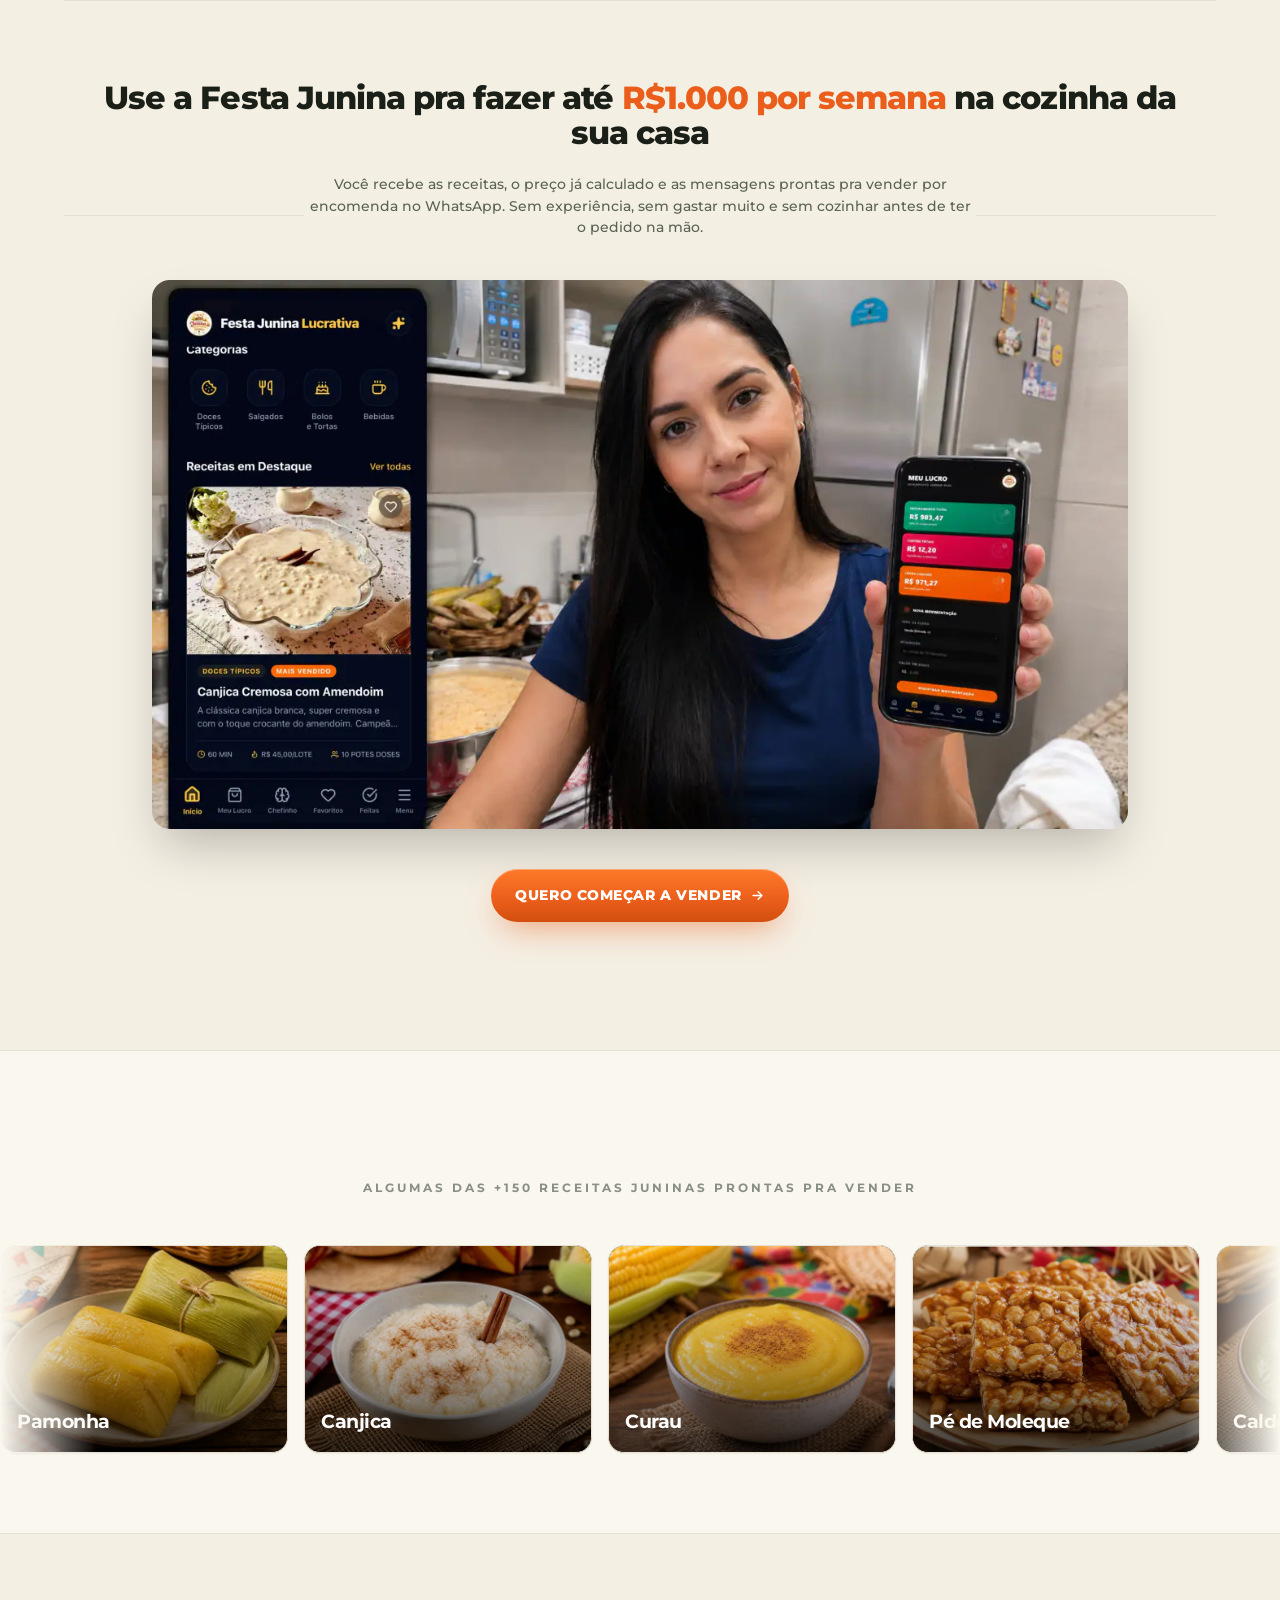
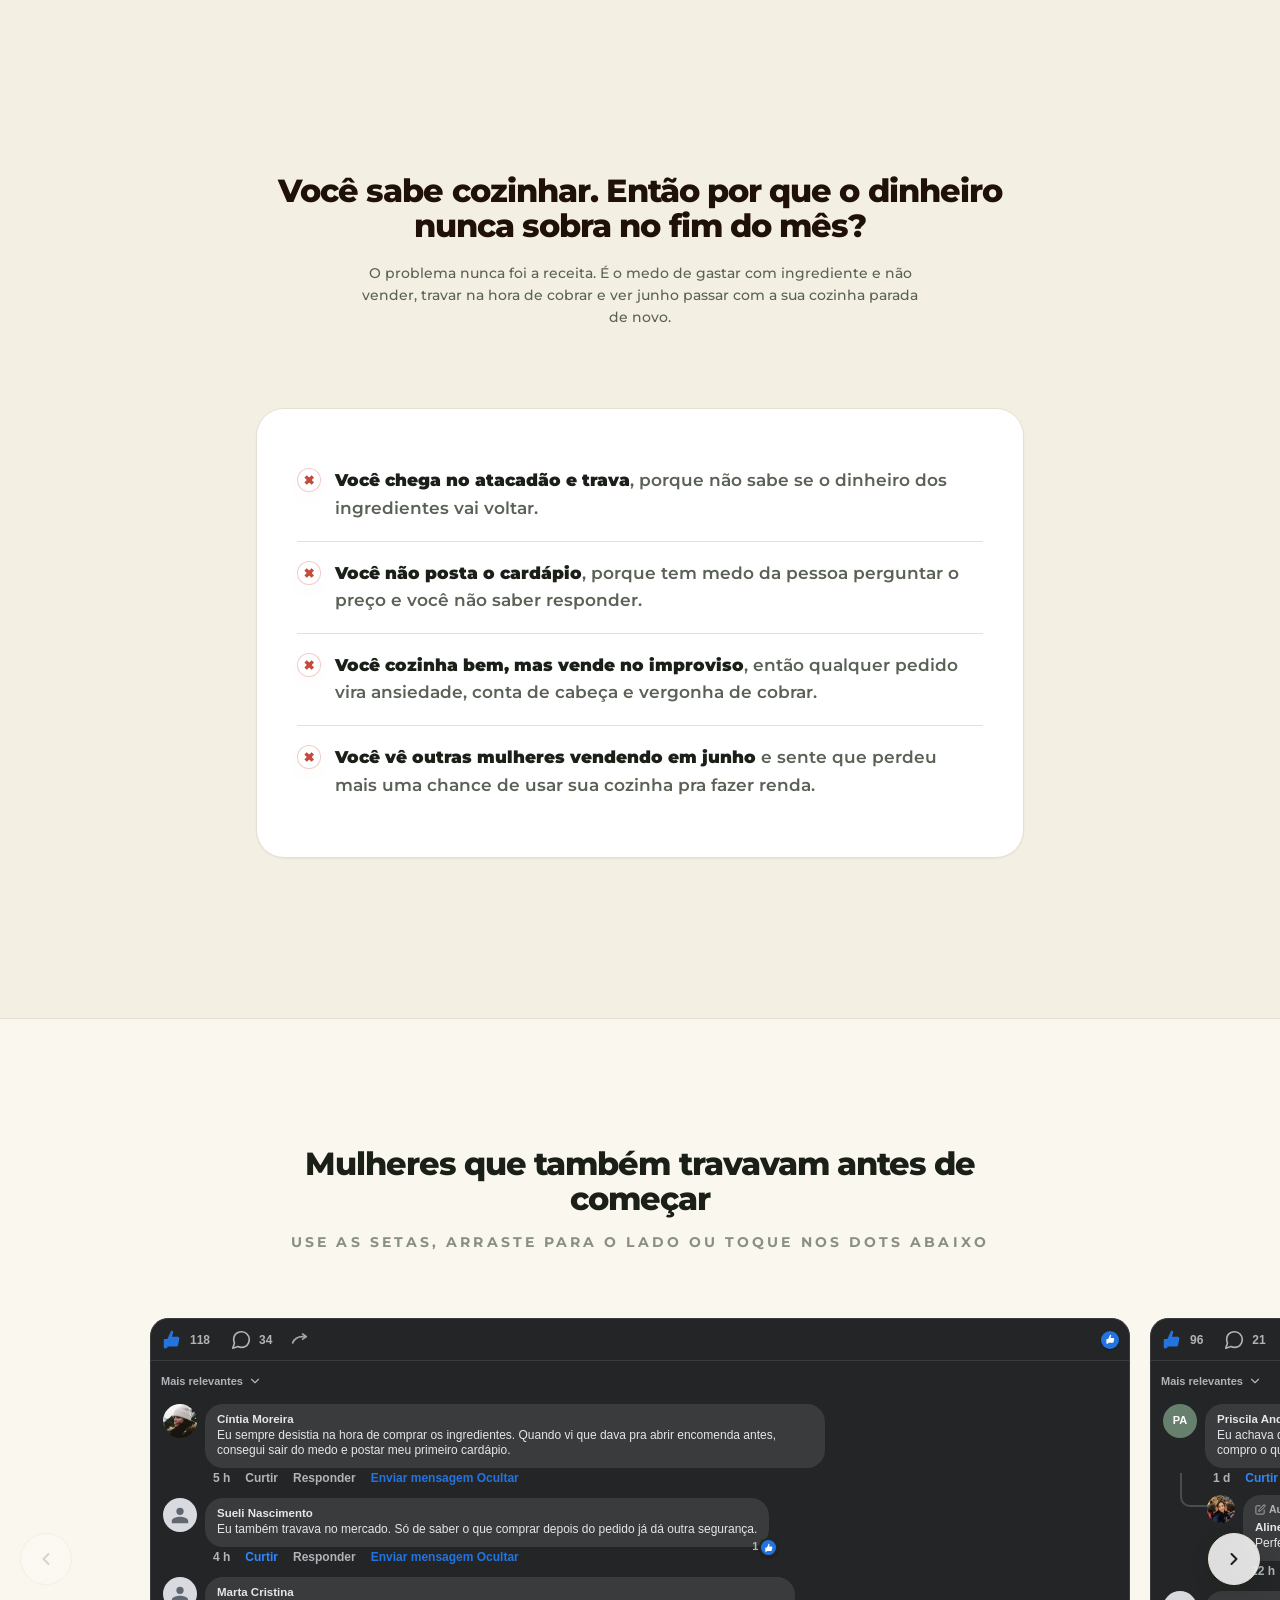
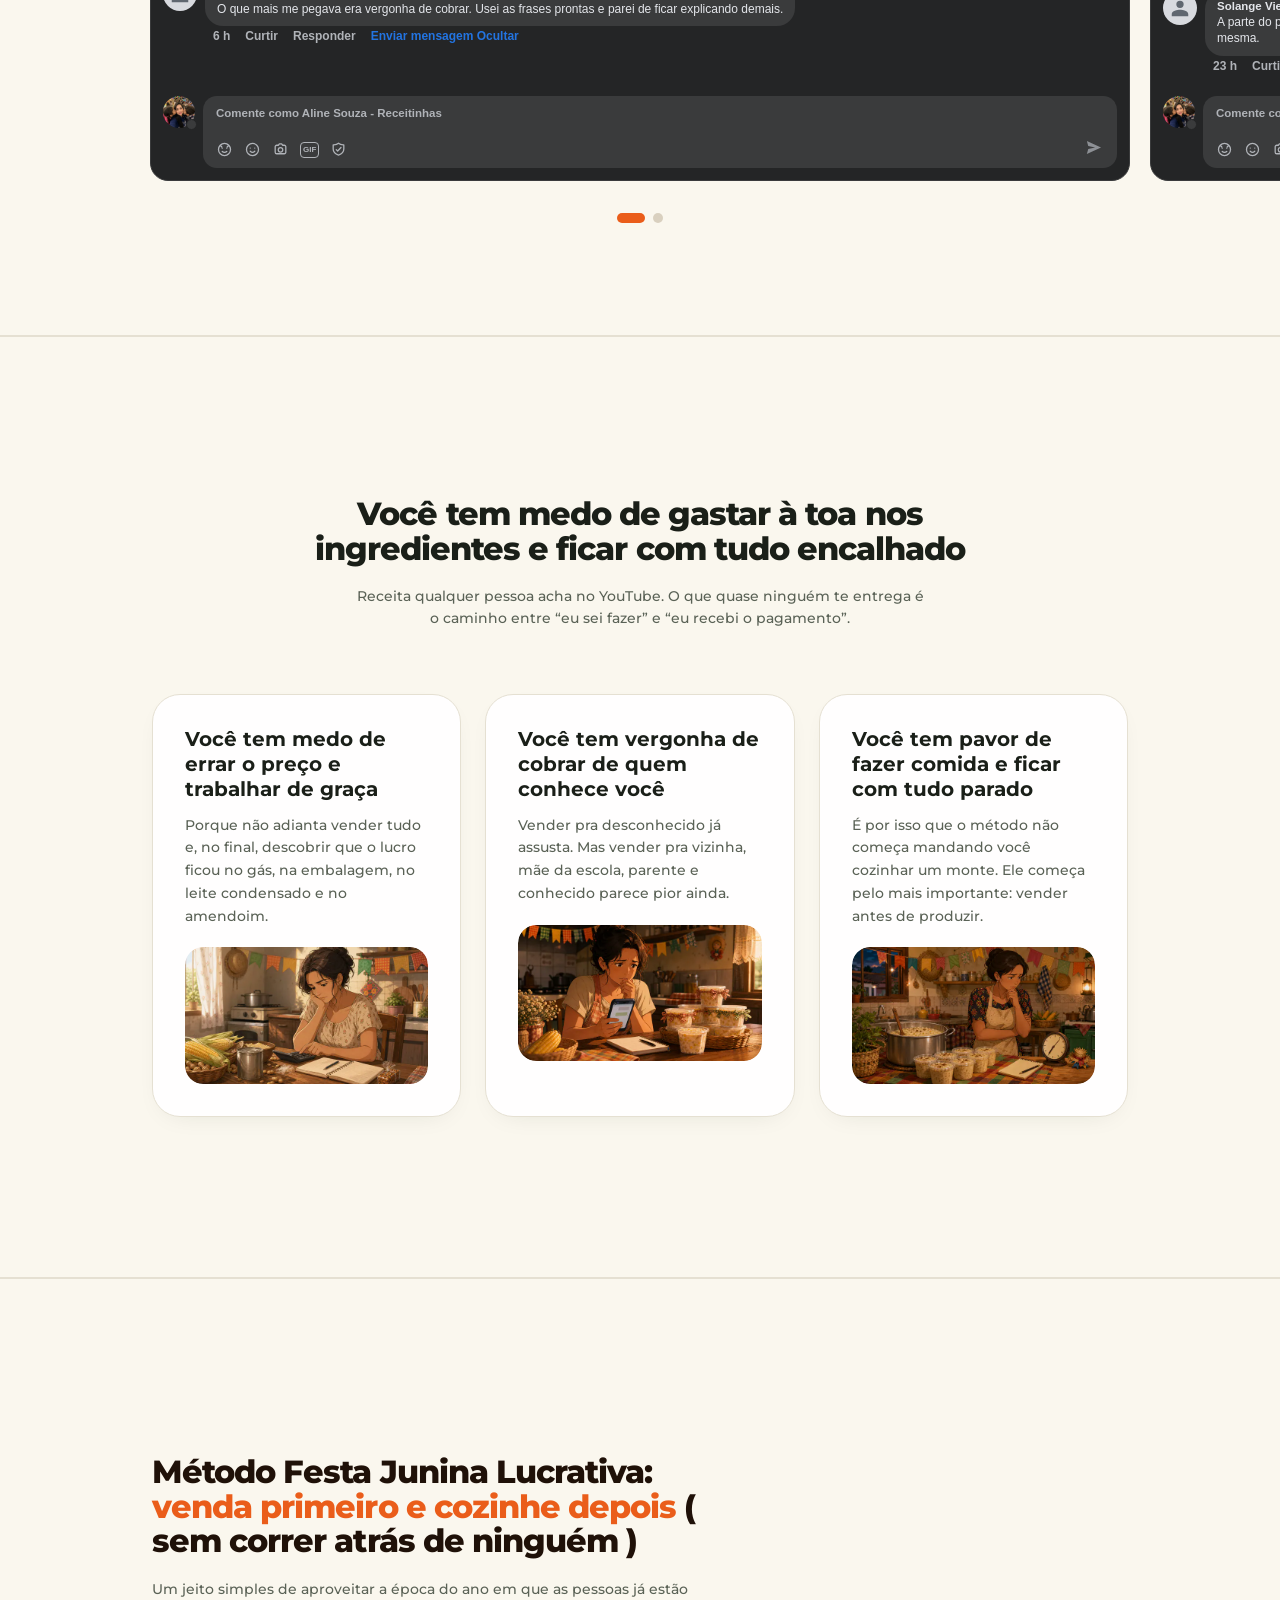
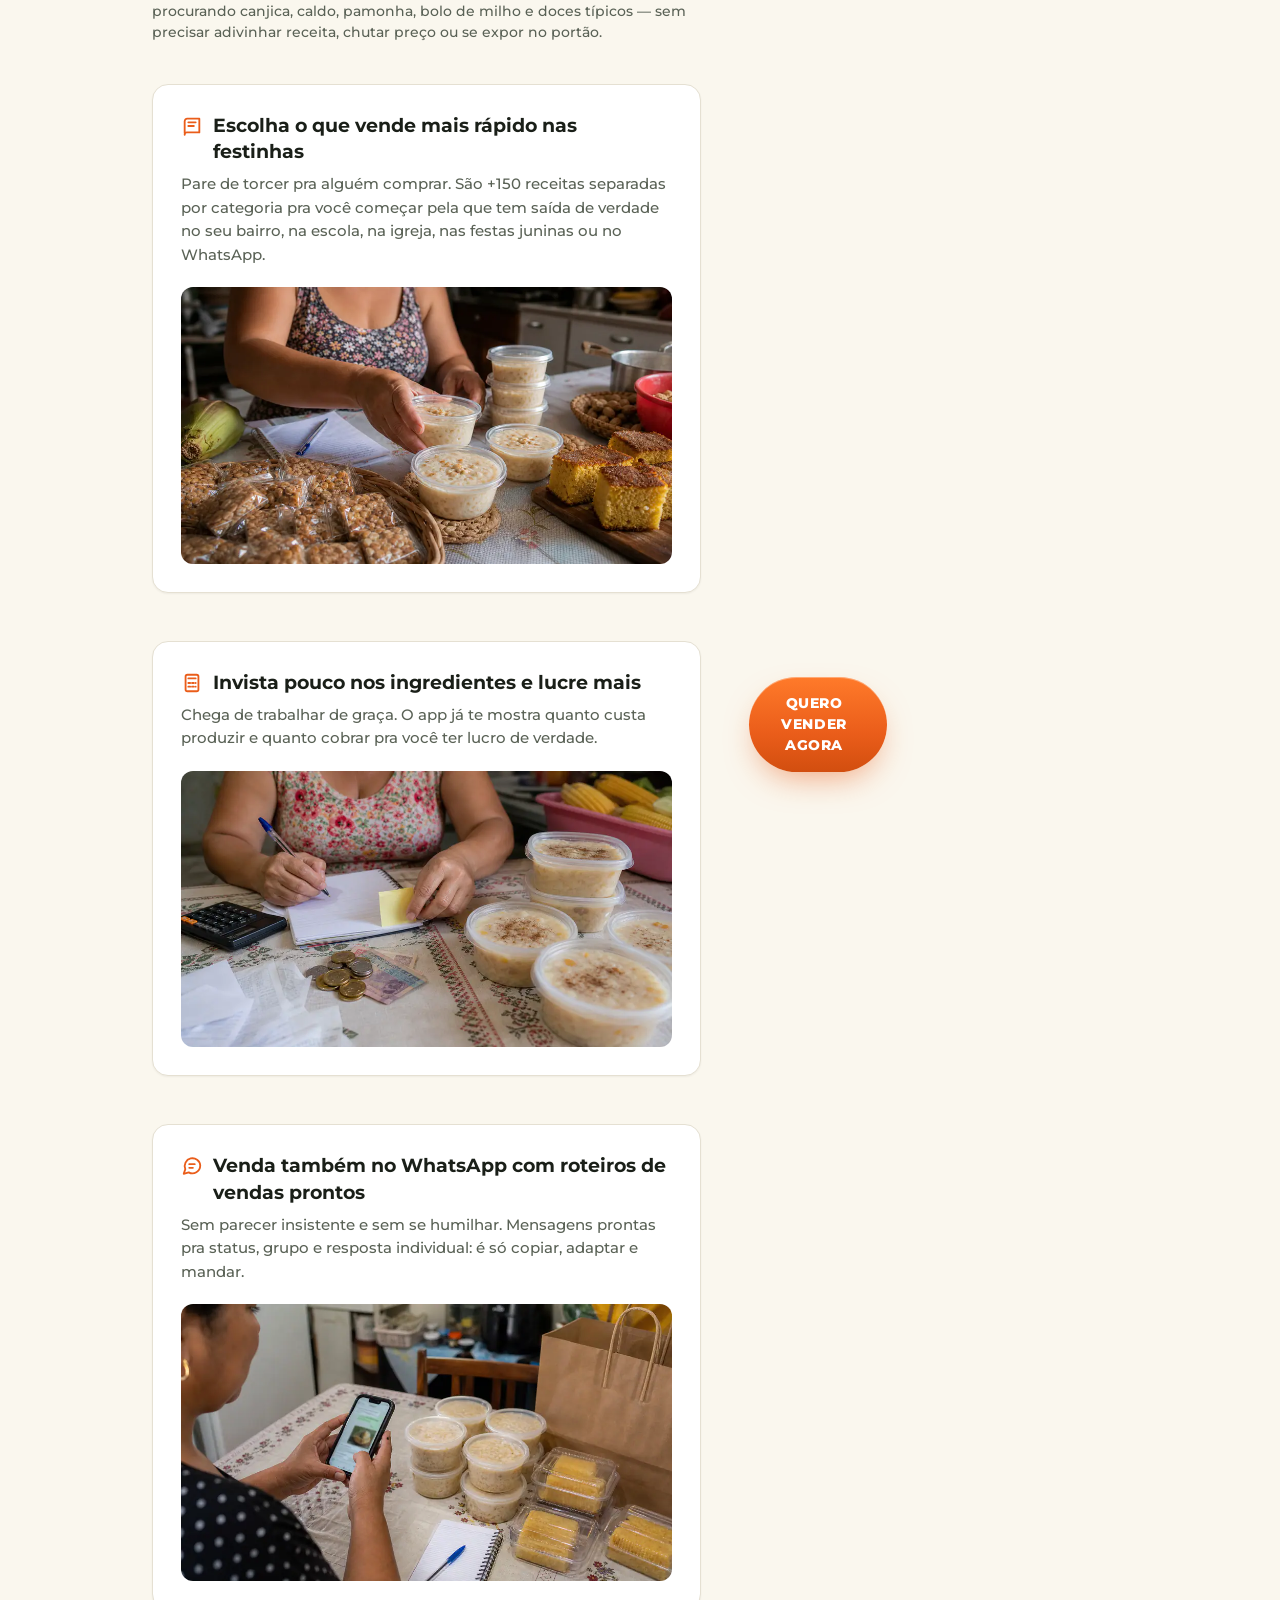
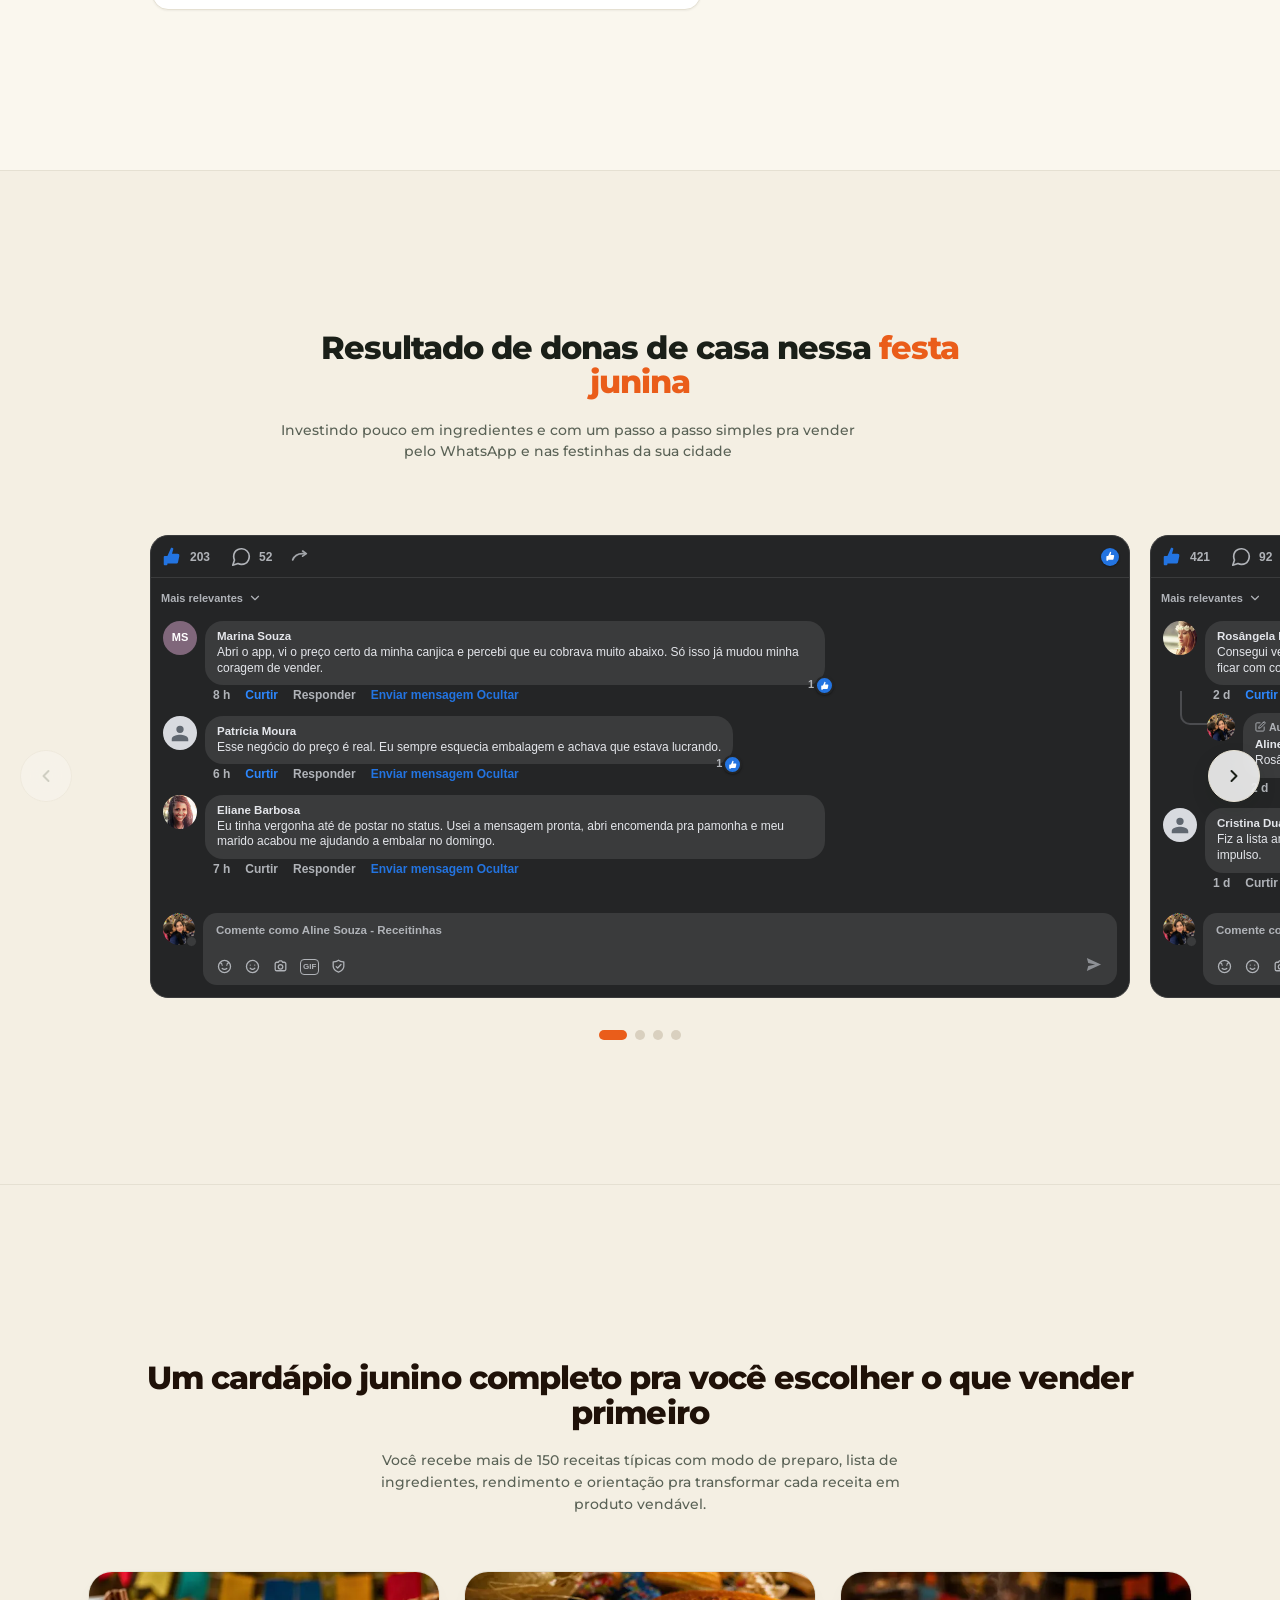
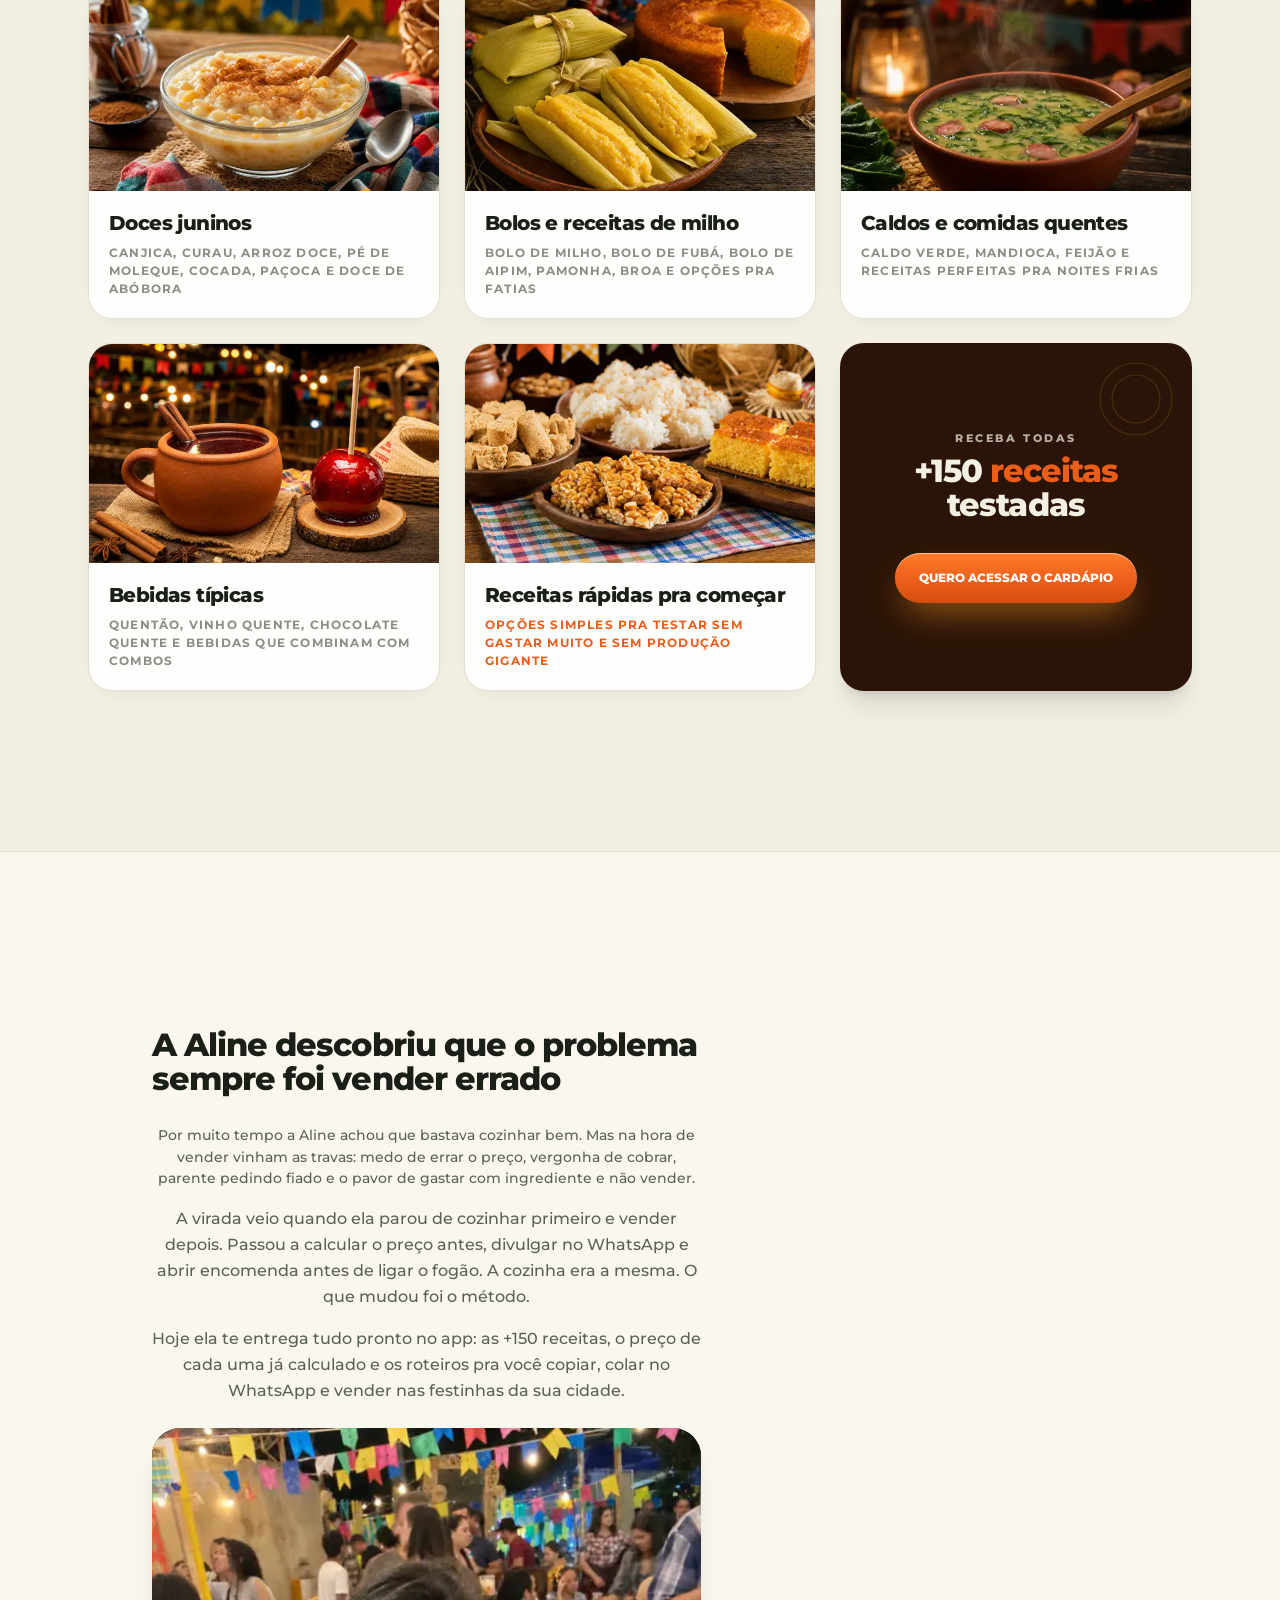
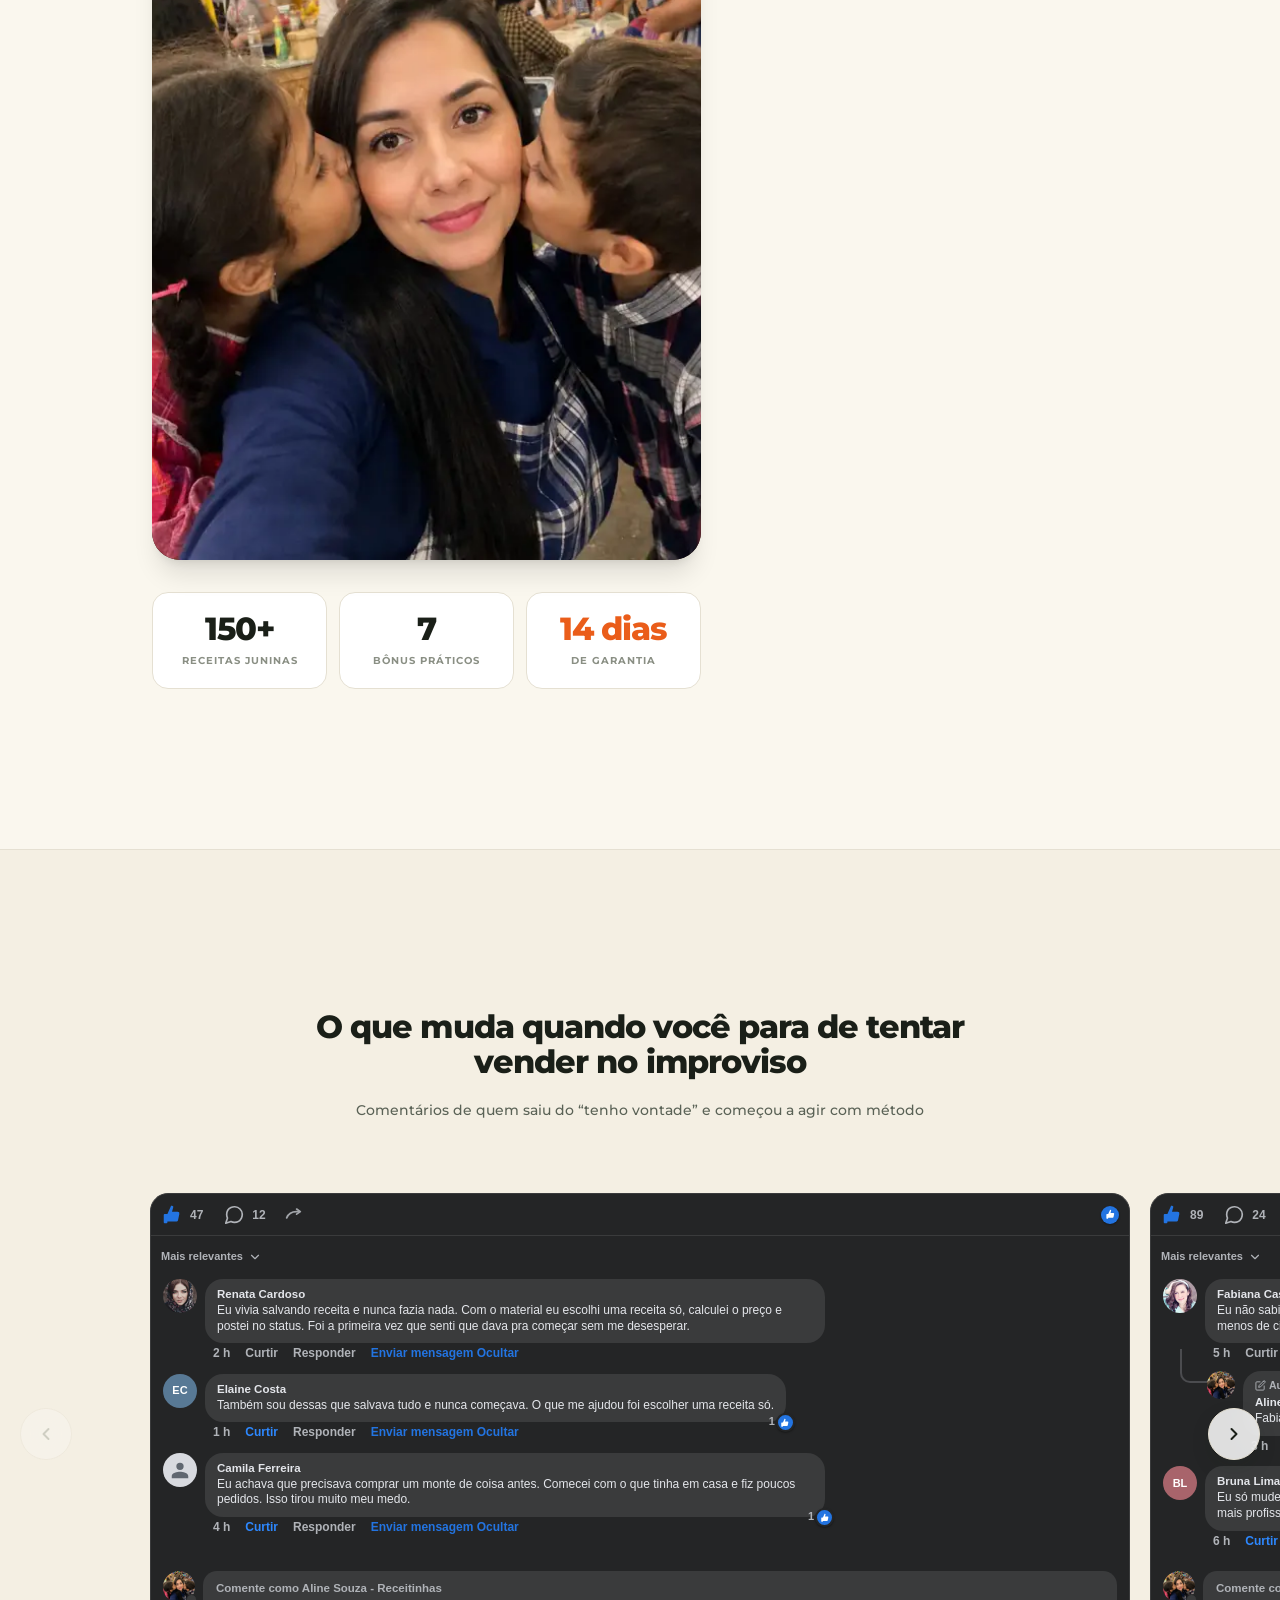
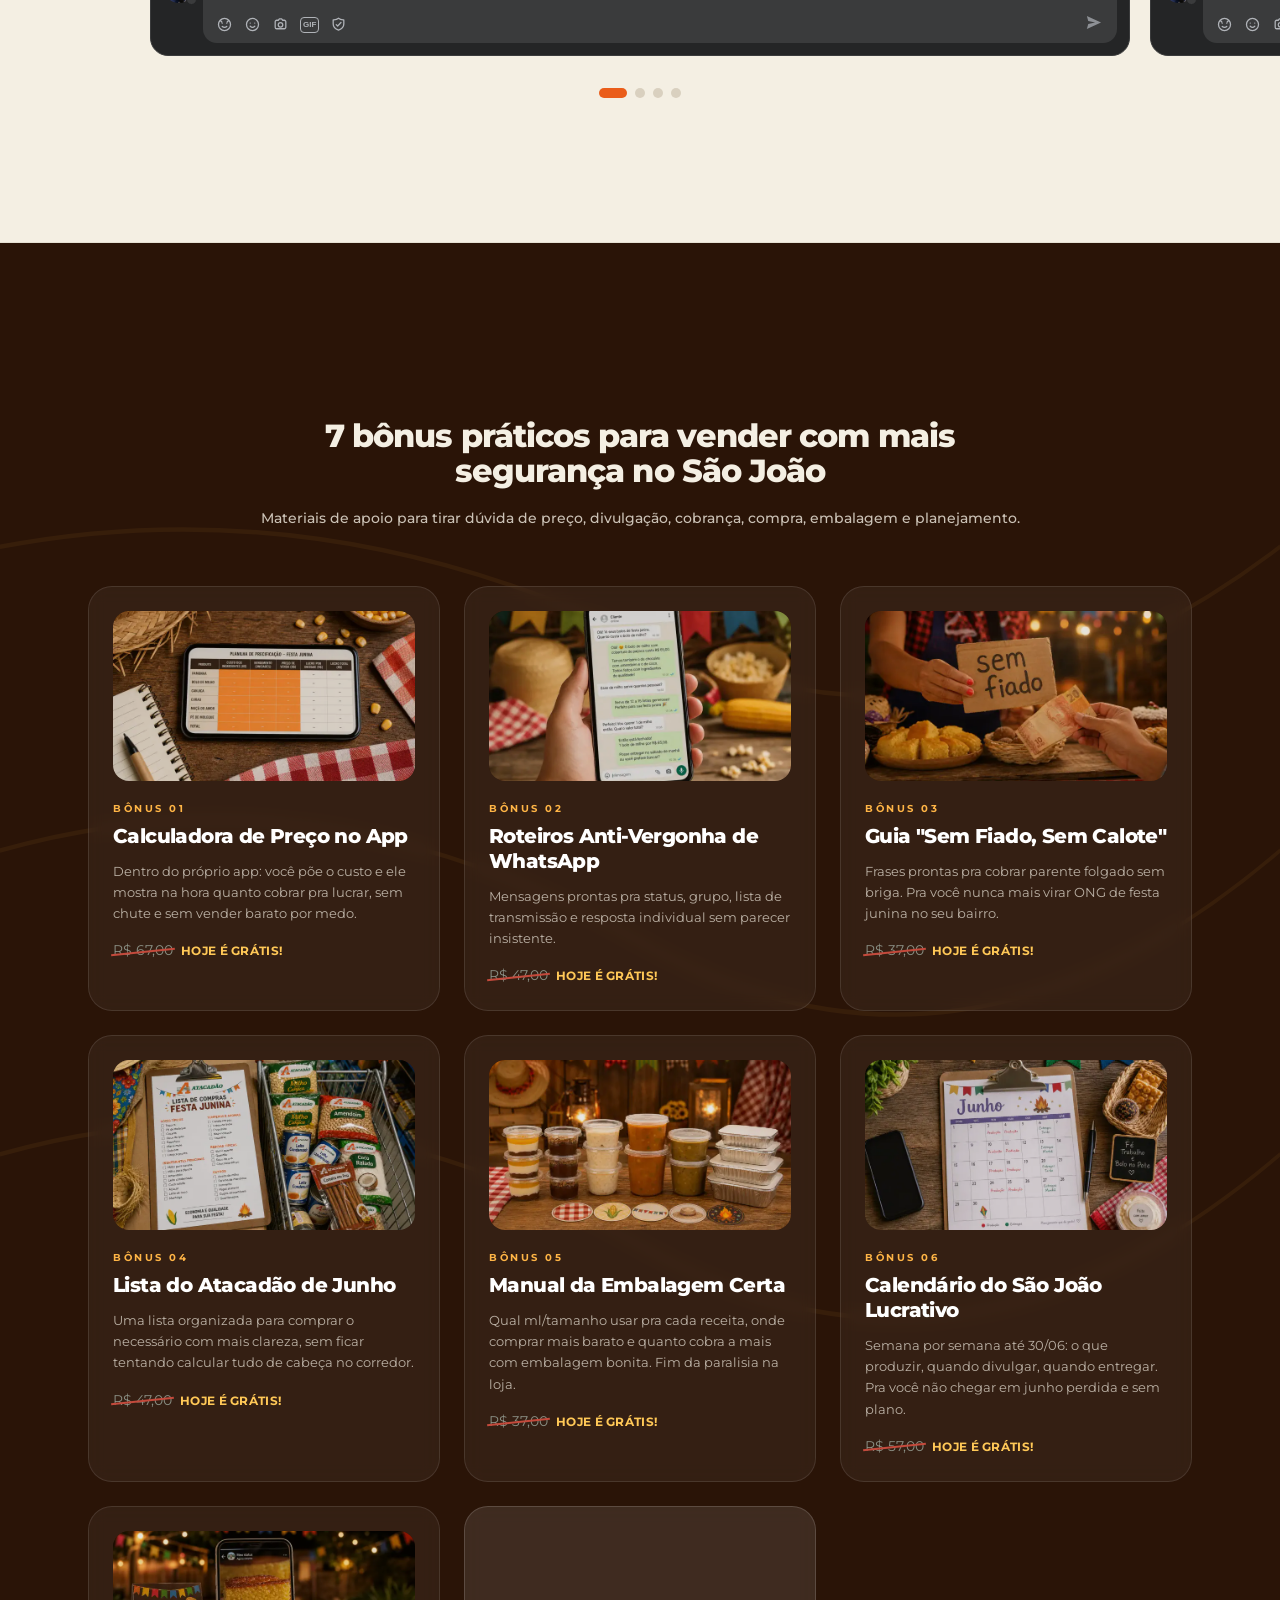
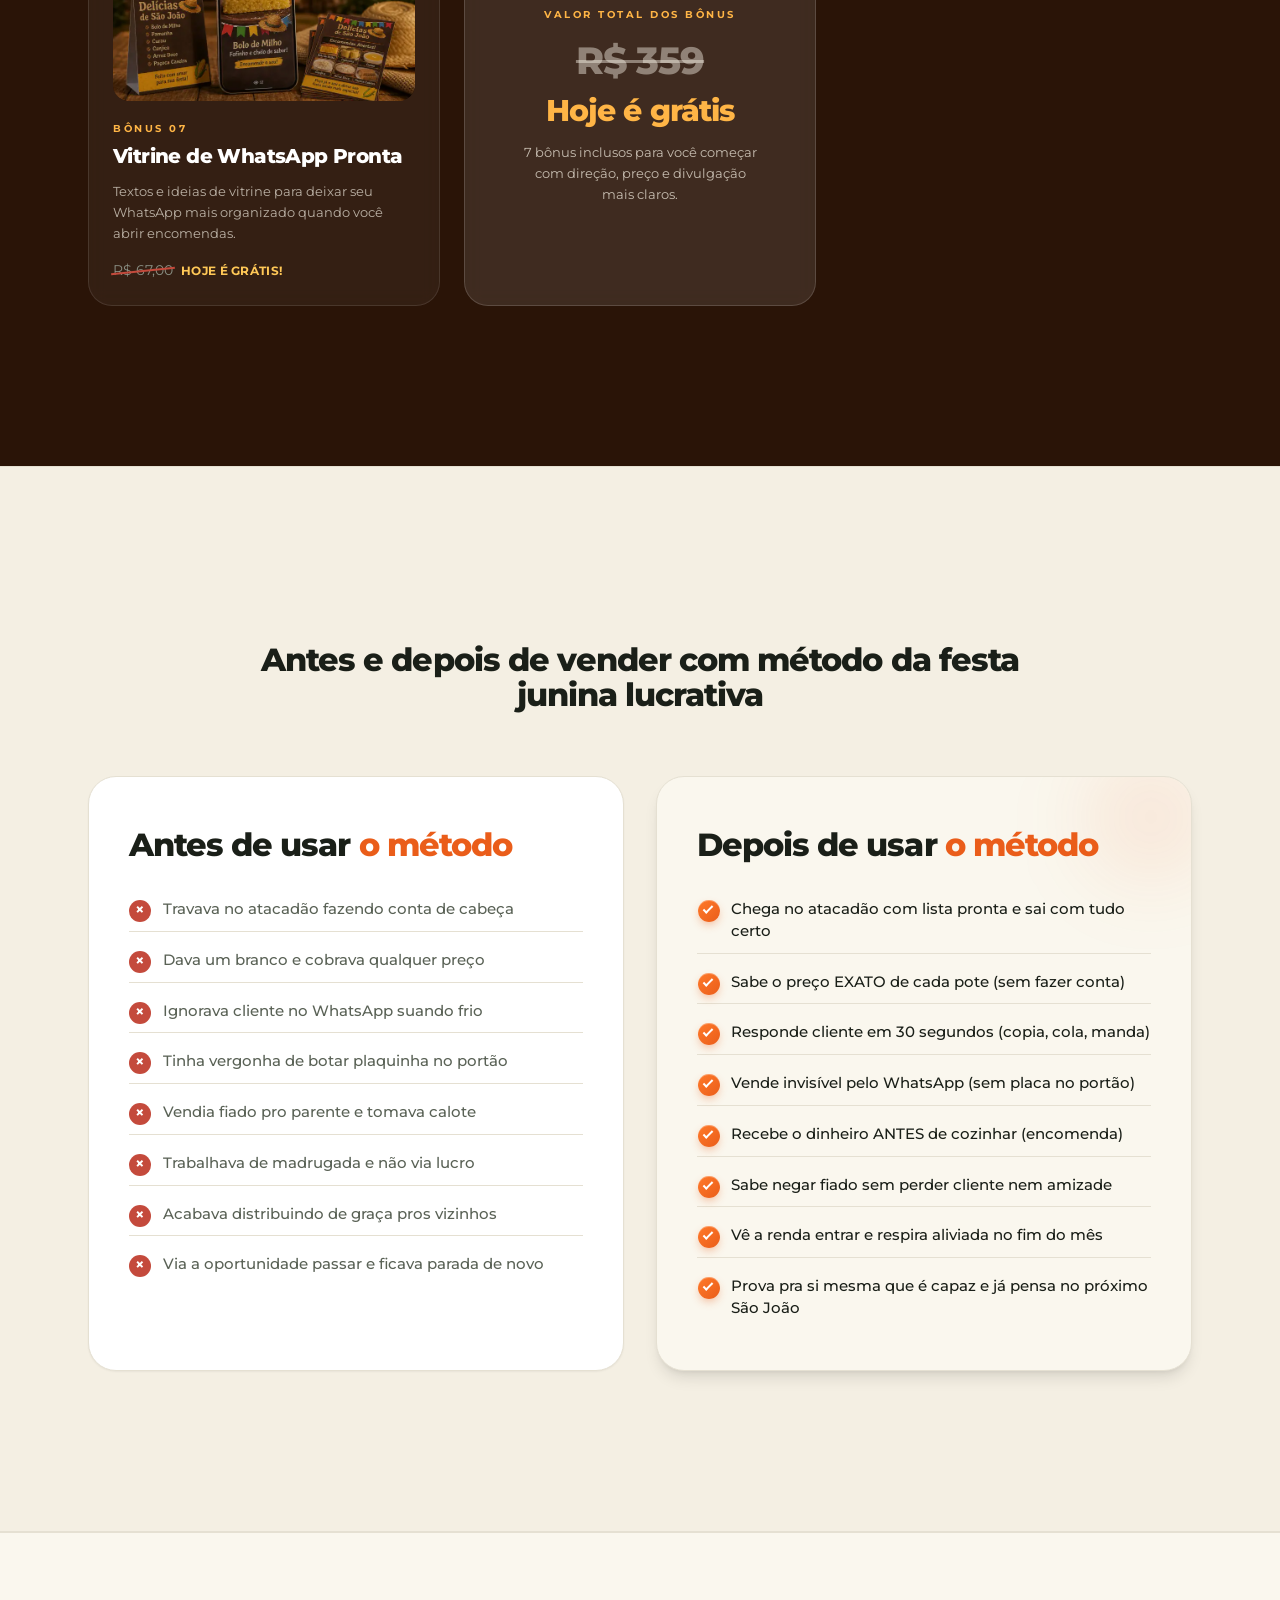
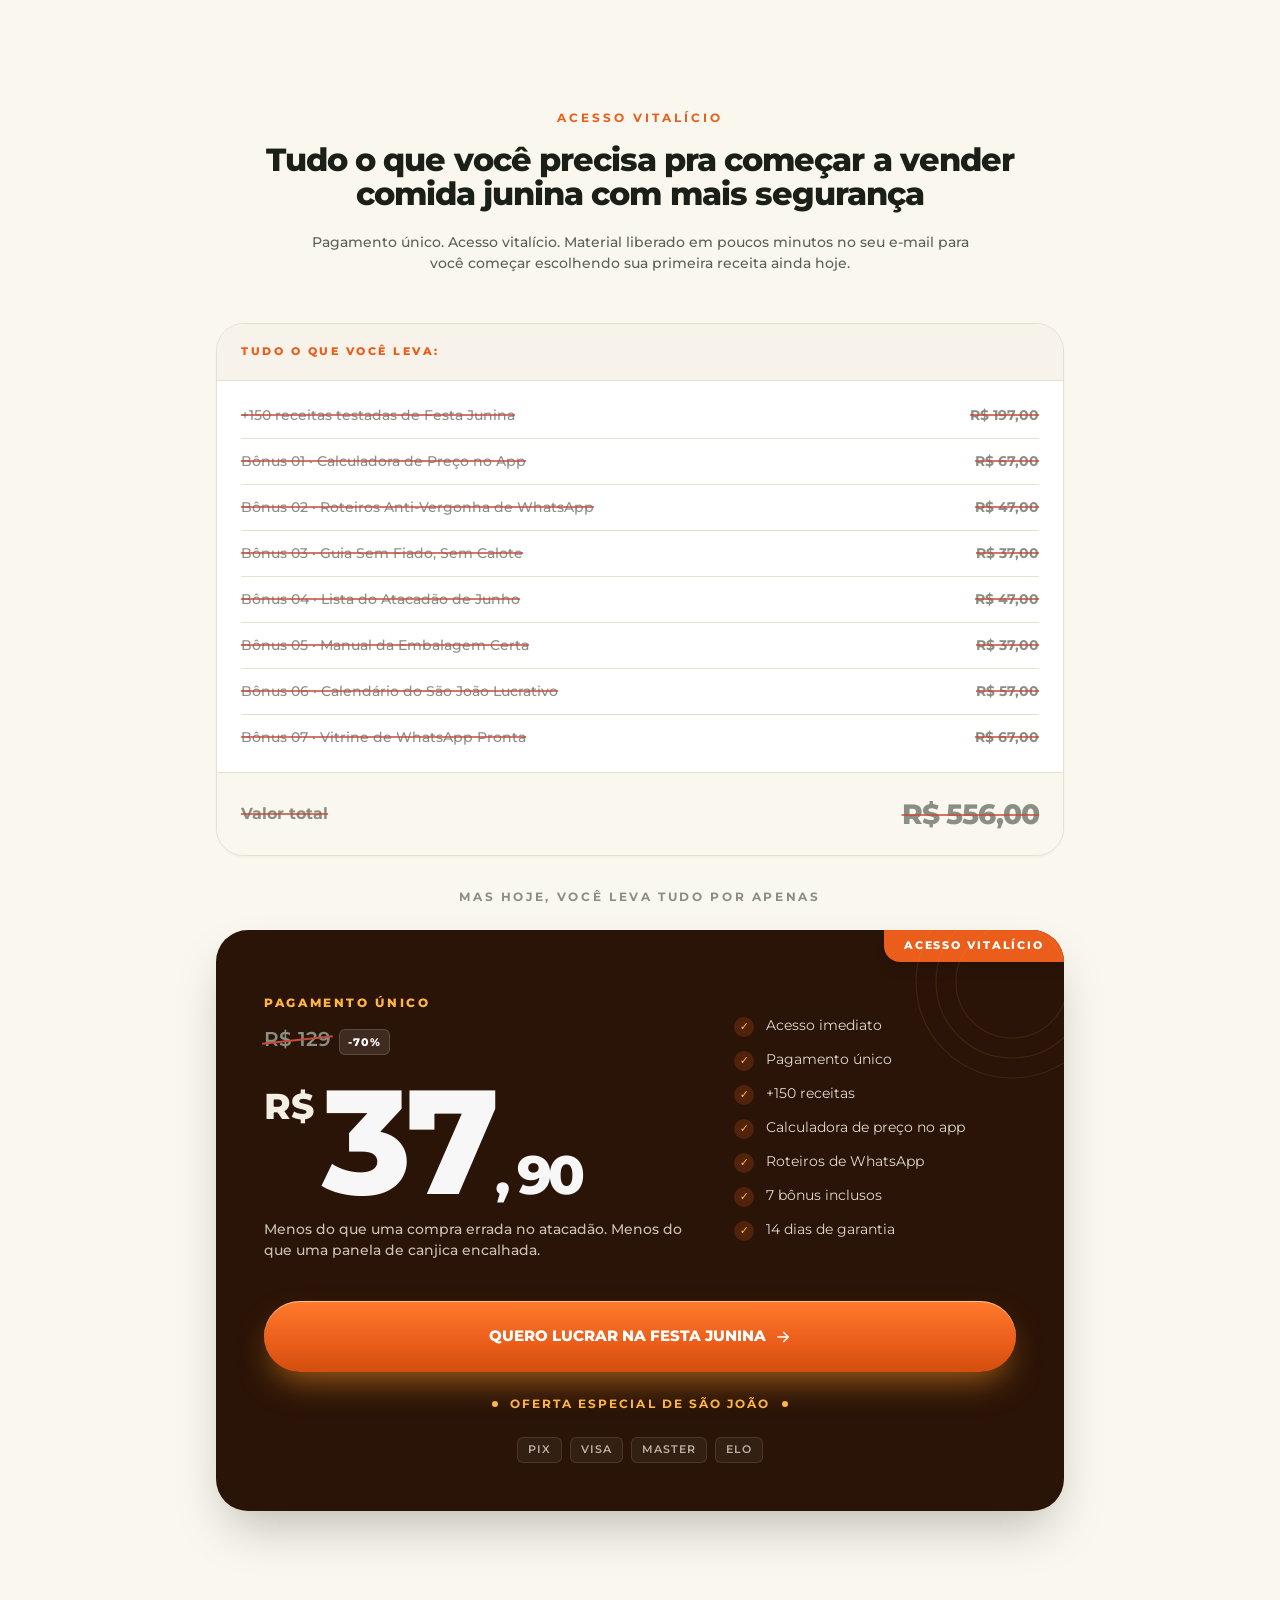
==== index.html @ 6fece5a9 "chore: updated text" ====
<!doctype html>
<html lang="pt-BR">
<head>
<meta charset="utf-8" />
<meta name="viewport" content="width=device-width, initial-scale=1" />
<title>Método Junino — venda comidas típicas de Festa Junina por encomenda</title>

<script>
  window.pixelId = "6a0ca8419a73e959243bb614";
  var a = document.createElement("script");
  a.setAttribute("async", "");
  a.setAttribute("defer", "");
  a.setAttribute("src", "https://cdn.utmify.com.br/scripts/pixel/pixel.js");
  document.head.appendChild(a);
</script>

<script
  src="https://cdn.utmify.com.br/scripts/utms/latest.js"
  data-utmify-prevent-subids
  async
  defer
></script>

<script type="text/javascript">
    (function(c,l,a,r,i,t,y){
        c[a]=c[a]||function(){(c[a].q=c[a].q||[]).push(arguments)};
        t=l.createElement(r);t.async=1;t.src="https://www.clarity.ms/tag/"+i;
        y=l.getElementsByTagName(r)[0];y.parentNode.insertBefore(t,y);
    })(window, document, "clarity", "script", "wzss7xu2aw");
</script>

<link rel="stylesheet" href="./assets/site-tailwind.min.css">
<link rel="preconnect" href="https://fonts.googleapis.com">
<link rel="preconnect" href="https://fonts.gstatic.com" crossorigin>
<link href="https://fonts.googleapis.com/css2?family=Montserrat:wght@400;500;600;700;800;900&display=swap" rel="stylesheet">

<style>
  *{box-sizing:border-box}
  html{scroll-behavior:smooth;max-width:100%;overflow-x:hidden}
  body{
    margin:0;
    font-family:'Montserrat',system-ui,sans-serif;
    color:#1F1108;
    background:#F4EFE3;
    -webkit-font-smoothing:antialiased;
    max-width:100%;
    overflow-x:hidden;
  }
  img, svg, video{max-width:100%}
  .serif{font-family:'Montserrat',system-ui,sans-serif;font-style:normal;font-weight:800;letter-spacing:-0.03em;}
  .serif-i{font-family:'Montserrat',system-ui,sans-serif;font-style:normal;font-weight:800;color:#EA5D1A}

  /* Mountain / landscape background */
  .landscape{
    position:relative;
    background:#F4EFE3;
  }

  /* hairline */
  .hairline{border-color:#E5E0D2}

  .glass-soft{
    background:rgba(255,255,255,.92);
    border:1px solid #E5E0D2;
    box-shadow: 0 8px 28px -16px rgba(20,40,15,.15);
  }

  /* gentle pulse around primary CTA so it draws the eye */
  @keyframes ctaPulse{
    0%,100%{box-shadow:0 14px 32px -10px rgba(234,93,26,.55), 0 0 0 0 rgba(234,93,26,.45), inset 0 1px 0 rgba(255,255,255,.35);}
    50%   {box-shadow:0 16px 40px -10px rgba(234,93,26,.70), 0 0 0 10px rgba(234,93,26,0),  inset 0 1px 0 rgba(255,255,255,.35);}
  }

  /* CTA primary — vibrant orange, glowing */
  .btn-cta{
    background:linear-gradient(180deg,#FF7A2A 0%,#EA5D1A 60%,#D24E0F 100%);
    color:#fff;
    font-weight:800;
    letter-spacing:.04em;
    border-radius:9999px;
    transition: filter .2s, transform .15s, box-shadow .25s;
    box-shadow:0 14px 32px -10px rgba(234,93,26,.55), inset 0 1px 0 rgba(255,255,255,.35);
    animation: ctaPulse 2.6s ease-in-out infinite;
  }
  .btn-cta:hover{filter:brightness(1.06); transform:translateY(-2px); animation-play-state:paused;
    box-shadow:0 22px 44px -10px rgba(234,93,26,.75), inset 0 1px 0 rgba(255,255,255,.4);}
  .btn-cta:active{transform:translateY(0); filter:brightness(.96)}

  /* warm gold accent CTA for price section — harmonized with orange */
  .btn-gold{
    background:linear-gradient(180deg,#FF7A2A 0%,#EA5D1A 60%,#D24E0F 100%);
    color:#fff;
    font-weight:800;
    border-radius:9999px;
    box-shadow: 0 16px 34px -10px rgba(255,150,40,.6), inset 0 1px 0 rgba(255,255,255,.5);
    transition: filter .2s, transform .15s, box-shadow .25s;
  }
  .btn-gold:hover{filter:brightness(1.06); transform:translateY(-2px);
    box-shadow: 0 22px 44px -10px rgba(255,150,40,.8), inset 0 1px 0 rgba(255,255,255,.55);}

  /* checkbox list bullets — vibrant orange for positives */
  .check li{padding-left:34px; position:relative; padding-top:10px; padding-bottom:10px; border-bottom:1px solid #E5E0D2; font-weight:500;}
  .check li:last-child{border-bottom:0}
  .check li::before{
    content:''; position:absolute; left:1px; top:11px;
    width:22px; height:22px; border-radius:9999px;
    background:linear-gradient(135deg,#FF7A2A 0%,#EA5D1A 100%);
    color:#fff;
    box-shadow: 0 4px 10px -2px rgba(234,93,26,.45), inset 0 1px 0 rgba(255,255,255,.3);
  }
  .check li::after{
    content:''; position:absolute; left:6px; top:17px;
    width:10px; height:5px;
    border-left:2px solid #fff; border-bottom:2px solid #fff;
    transform:rotate(-45deg);
  }

  .cross li{padding-left:34px; position:relative; padding-top:10px; padding-bottom:10px; border-bottom:1px solid #E5E0D2; font-weight:500;}
  .cross li:last-child{border-bottom:0}
  .cross li::before{
    content:'';position:absolute;left:0;right:0;top:11.2px;
    width:22px;height:22px;border-radius:9999px;background:#C44A3C
  }
  .cross li::after{
    content:'×';position:absolute;left:0;top:10px;width:22px;text-align:center;color:#fff;font-weight:700;font-size:16px;line-height:22px
  }

  .pain-bullets li{
    display:flex;
    gap:14px;
    align-items:flex-start;
    padding:18px 0;
    border-bottom:1px solid #E5E0D2;
    font-weight:600;
  }
  .pain-bullets li:last-child{border-bottom:0}
  .pain-bullets li::before{
    content:'×';
    width:24px;
    height:24px;
    border-radius:9999px;
    background:#fff;
    border:1px solid rgba(196,74,60,.28);
    color:#C44A3C;
    display:grid;
    place-items:center;
    font-size:20px;
    line-height:20px;
    font-weight:900;
    box-shadow:0 6px 16px -10px rgba(196,74,60,.6);
    flex:0 0 auto;
    margin-top:1px;
  }
  .pain-bullets strong{color:#1A1F18}

  .pain-card{
    display:flex;
    flex-direction:column;
  }
  .pain-scene{
    margin-top:20px;
    overflow:hidden;
    border-radius:18px;
  }
  .pain-scene img{
    width:100%;
    height:auto;
    display:block;
    border-radius:inherit;
  }

  /* details */
  details > summary{list-style:none; cursor:pointer}
  details > summary::-webkit-details-marker{display:none}
  details[open] .chev{transform:rotate(180deg)}
  .chev{transition:transform .2s}

  /* strike */
  .strike{position:relative; display:inline-block; color:#8A8F84}
  .strike::after{
    content:'';position:absolute;left:-3%;right:-3%;top:50%;height:2px;background:#C44A3C;transform:rotate(-6deg)
  }

  /* recipe-card hover */
  .recipe-card{transition: transform .3s, box-shadow .3s}
  .recipe-card:hover{transform:translateY(-4px); box-shadow:0 22px 50px -22px rgba(20,40,15,.25)}

  /* utility for image card */
  .img-cover{object-fit:cover;width:100%;height:100%;display:block;}
  .img-bg{background:#2A1407}

  /* swiper-like marquee */
  @keyframes scrollX{0%{transform:translateX(0)}100%{transform:translateX(-50%)}}
  .marquee{animation:scrollX 60s linear infinite}
  
  @media(max-width: 639px){
    section h1,
    section h2,
    section p.font-bold.leading-tight{
      width:100% !important;
      max-width:100% !important;
      margin-left:auto !important;
      margin-right:auto !important;
      text-align:center !important;
      font-size:36px !important;
      font-weight:800 !important;
      line-height:1.04 !important;
    }
    section h1 .block,
    section h2 .block,
    section h1 span,
    section h2 span{
      display:inline !important;
    }
    section h1 + p,
    section h2 + p,
    section p.font-bold.leading-tight + p{
      width:100% !important;
      max-width:100% !important;
      margin-left:auto !important;
      margin-right:auto !important;
      text-align:center !important;
      font-size:16px !important;
      font-weight:500 !important;
      line-height:1.55 !important;
    }
  }

  section h1,
  section h2{
    font-size:32px !important;
    line-height:1.08 !important;
  }
  section h1 + p,
  section h2 + p{
    font-size:14px !important;
    line-height:1.55 !important;
  }
  @media(max-width: 639px){
    section h1,
    section h2{
      width:99% !important;
      max-width:99% !important;
      font-size:32px !important;
      line-height:1.08 !important;
    }
    section h1 + p,
    section h2 + p{
      width:99% !important;
      max-width:99% !important;
      font-size:14px !important;
      line-height:1.55 !important;
    }

    section > div[class*="max-w-"]{
      width:98% !important;
      max-width:98% !important;
      padding-left:.5rem !important;
      padding-right:.5rem !important;
    }
    section .glass-soft,
    section .recipe-card,
    section li.bg-white,
    section article.bg-white,
    section .rounded-\[28px\],
    section .rounded-\[32px\]{
      width:100%;
      max-width:100%;
    }
    .h-scroll{
      padding-left:1vw !important;
      padding-right:1vw !important;
      scroll-padding-inline:1vw !important;
    }
    .h-scroll .fbp-card{
      width:98vw !important;
      max-width:98vw !important;
    }
    .car-arrow.prev{left:2px !important;}
    .car-arrow.next{right:2px !important;}
  }
</style>
</head>

<body>

<section class="landscape relative overflow-hidden ">

  <div class="relative bg-cream border-y hairline z-10 max-w-6xl mx-auto px-6 pt-16 sm:pt-20 text-center">
    <h1 class="serif text-[32px] sm:text-[32px] lg:text-[62px] leading-[1.05] tracking-tight mx-auto w-full text-ink">
      Use a Festa Junina pra fazer até <span class="serif-i">R$1.000 por semana</span> na cozinha da sua casa
    </h1>
    <p class="mt-6 bg-cream -mb-6 max-w-2xl mx-auto text-[14px] sm:text-[14px] text-inkSoft leading-relaxed font-medium">
      Você recebe as receitas, o preço já calculado e as mensagens prontas pra vender por encomenda no WhatsApp. Sem experiência, sem gastar muito e sem cozinhar antes de ter o pedido na mão.
    </p>
  </div>

  <div class="relative bg-cream z-10 max-w-5xl mx-auto px-2 sm:px-6 mt-12 sm:mt-16 pb-24 sm:pb-32">
    <div class="relative">

      <div class="mx-auto rounded-[18px] overflow-hidden shadow-2xl w-full sm:w-full">
        <img src="./assets/junina/dashboard-fast.webp" alt="Receitas Festa Junina" class="img-cover" loading="lazy" decoding="async" width="1200" height="675">
      </div>
      
    

    

      <div class="mx-auto text-center mt-10 flex flex-col sm:flex-row gap-4 items-center justify-center">
        <a href="#price" class="btn-cta inline-flex items-center gap-2 px-6 py-4 text-[14px] w-full sm:w-auto justify-center">
          QUERO COMEÇAR A VENDER
          <svg width="15" height="15" viewBox="0 0 24 24" fill="none"><path d="M5 12h14M13 6l6 6-6 6" stroke="currentColor" stroke-width="2.4" stroke-linecap="round" stroke-linejoin="round"/></svg>
        </a>
      </div>
    </div>

    
  </div>
</section>

<section class="bg-paper py-16 sm:py-20 overflow-hidden border-y hairline">
  <div class="max-w-6xl mx-auto px-6 mb-12 mt-12">
    <p class="text-center text-[12px] uppercase tracking-[.25em] text-inkFaint font-bold">algumas das +150 receitas juninas prontas pra vender</p>
  </div>
  <div class="relative">
    <div class="flex gap-4 marquee w-max">
      <article class="h-44 w-64 sm:h-52 sm:w-72 rounded-2xl relative overflow-hidden shrink-0 border hairline shadow-sm bg-forestDeep">
        <img src="./assets/junina/carrossel-pamonha.webp" class="img-cover" alt="Pamonha" loading="lazy" decoding="async" width="640" height="427">
        <div class="absolute inset-0 bg-gradient-to-t from-black/70 via-black/20 to-transparent"></div>
        <div class="absolute inset-x-0 bottom-0 p-4">
          <div class="font-bold text-white text-[19px] tracking-tight">Pamonha</div>
        </div>
      </article>
      <article class="h-44 w-64 sm:h-52 sm:w-72 rounded-2xl relative overflow-hidden shrink-0 border hairline shadow-sm bg-forestDeep">
        <img src="./assets/junina/carrossel-canjica.webp" class="img-cover" alt="Canjica" loading="lazy" decoding="async" width="640" height="427">
        <div class="absolute inset-0 bg-gradient-to-t from-black/70 via-black/20 to-transparent"></div>
        <div class="absolute inset-x-0 bottom-0 p-4">
          <div class="font-bold text-white text-[19px] tracking-tight">Canjica</div>
        </div>
      </article>
      <article class="h-44 w-64 sm:h-52 sm:w-72 rounded-2xl relative overflow-hidden shrink-0 border hairline shadow-sm bg-forestDeep">
        <img src="./assets/junina/carrossel-curau.webp" class="img-cover" alt="Curau" loading="lazy" decoding="async" width="640" height="427">
        <div class="absolute inset-0 bg-gradient-to-t from-black/70 via-black/20 to-transparent"></div>
        <div class="absolute inset-x-0 bottom-0 p-4">
          <div class="font-bold text-white text-[19px] tracking-tight">Curau</div>
        </div>
      </article>
      <article class="h-44 w-64 sm:h-52 sm:w-72 rounded-2xl relative overflow-hidden shrink-0 border hairline shadow-sm bg-forestDeep">
        <img src="./assets/junina/carrossel-pe-de-moleque.webp" class="img-cover" alt="Pé de Moleque" loading="lazy" decoding="async" width="640" height="427">
        <div class="absolute inset-0 bg-gradient-to-t from-black/70 via-black/20 to-transparent"></div>
        <div class="absolute inset-x-0 bottom-0 p-4">
          <div class="font-bold text-white text-[19px] tracking-tight">Pé de Moleque</div>
        </div>
      </article>
      <article class="h-44 w-64 sm:h-52 sm:w-72 rounded-2xl relative overflow-hidden shrink-0 border hairline shadow-sm bg-forestDeep">
        <img src="./assets/junina/carrossel-caldo-verde.webp" class="img-cover" alt="Caldo Verde" loading="lazy" decoding="async" width="640" height="427">
        <div class="absolute inset-0 bg-gradient-to-t from-black/70 via-black/20 to-transparent"></div>
        <div class="absolute inset-x-0 bottom-0 p-4">
          <div class="font-bold text-white text-[19px] tracking-tight">Caldo Verde</div>
        </div>
      </article>
      <article class="h-44 w-64 sm:h-52 sm:w-72 rounded-2xl relative overflow-hidden shrink-0 border hairline shadow-sm bg-forestDeep">
        <img src="./assets/junina/carrossel-maca-do-amor.webp" class="img-cover" alt="Maçã do Amor" loading="lazy" decoding="async" width="640" height="427">
        <div class="absolute inset-0 bg-gradient-to-t from-black/70 via-black/20 to-transparent"></div>
        <div class="absolute inset-x-0 bottom-0 p-4">
          <div class="font-bold text-white text-[19px] tracking-tight">Maçã do Amor</div>
        </div>
      </article>

      <article class="h-44 w-64 sm:h-52 sm:w-72 rounded-2xl relative overflow-hidden shrink-0 border hairline shadow-sm bg-forestDeep">
        <img src="./assets/junina/carrossel-pamonha.webp" class="img-cover" alt="Pamonha" loading="lazy" decoding="async" width="640" height="427">
        <div class="absolute inset-0 bg-gradient-to-t from-black/70 via-black/20 to-transparent"></div>
        <div class="absolute inset-x-0 bottom-0 p-4">
          <div class="font-bold text-white text-[19px] tracking-tight">Pamonha</div>
        </div>
      </article>
      <article class="h-44 w-64 sm:h-52 sm:w-72 rounded-2xl relative overflow-hidden shrink-0 border hairline shadow-sm bg-forestDeep">
        <img src="./assets/junina/carrossel-canjica.webp" class="img-cover" alt="Canjica" loading="lazy" decoding="async" width="640" height="427">
        <div class="absolute inset-0 bg-gradient-to-t from-black/70 via-black/20 to-transparent"></div>
        <div class="absolute inset-x-0 bottom-0 p-4">
          <div class="font-bold text-white text-[19px] tracking-tight">Canjica</div>
        </div>
      </article>
      <article class="h-44 w-64 sm:h-52 sm:w-72 rounded-2xl relative overflow-hidden shrink-0 border hairline shadow-sm bg-forestDeep">
        <img src="./assets/junina/carrossel-curau.webp" class="img-cover" alt="Curau" loading="lazy" decoding="async" width="640" height="427">
        <div class="absolute inset-0 bg-gradient-to-t from-black/70 via-black/20 to-transparent"></div>
        <div class="absolute inset-x-0 bottom-0 p-4">
          <div class="font-bold text-white text-[19px] tracking-tight">Curau</div>
        </div>
      </article>
      <article class="h-44 w-64 sm:h-52 sm:w-72 rounded-2xl relative overflow-hidden shrink-0 border hairline shadow-sm bg-forestDeep">
        <img src="./assets/junina/carrossel-pe-de-moleque.webp" class="img-cover" alt="Pé de Moleque" loading="lazy" decoding="async" width="640" height="427">
        <div class="absolute inset-0 bg-gradient-to-t from-black/70 via-black/20 to-transparent"></div>
        <div class="absolute inset-x-0 bottom-0 p-4">
          <div class="font-bold text-white text-[19px] tracking-tight">Pé de Moleque</div>
        </div>
      </article>
      <article class="h-44 w-64 sm:h-52 sm:w-72 rounded-2xl relative overflow-hidden shrink-0 border hairline shadow-sm bg-forestDeep">
        <img src="./assets/junina/carrossel-caldo-verde.webp" class="img-cover" alt="Caldo Verde" loading="lazy" decoding="async" width="640" height="427">
        <div class="absolute inset-0 bg-gradient-to-t from-black/70 via-black/20 to-transparent"></div>
        <div class="absolute inset-x-0 bottom-0 p-4">
          <div class="font-bold text-white text-[19px] tracking-tight">Caldo Verde</div>
        </div>
      </article>
      <article class="h-44 w-64 sm:h-52 sm:w-72 rounded-2xl relative overflow-hidden shrink-0 border hairline shadow-sm bg-forestDeep">
        <img src="./assets/junina/carrossel-maca-do-amor.webp" class="img-cover" alt="Maçã do Amor" loading="lazy" decoding="async" width="640" height="427">
        <div class="absolute inset-0 bg-gradient-to-t from-black/70 via-black/20 to-transparent"></div>
        <div class="absolute inset-x-0 bottom-0 p-4">
          <div class="font-bold text-white text-[19px] tracking-tight">Maçã do Amor</div>
        </div>
      </article>
    </div>
    <div class="absolute inset-y-0 left-0 w-24 bg-gradient-to-r from-paper to-transparent pointer-events-none"></div>
    <div class="absolute inset-y-0 right-0 w-24 bg-gradient-to-l from-paper to-transparent pointer-events-none"></div>
  </div>
</section>

<section class="bg-cream py-28 sm:py-40">
  <div class="max-w-6xl mx-auto px-6">
    <div class="text-center max-w-3xl mx-auto mb-20 mt-20">
      <h2 class="serif text-[34px] sm:text-[46px] leading-[1.04] tracking-tight">
        Você sabe cozinhar. Então por que o dinheiro nunca sobra no fim do mês?
      </h2>
      <p class="mt-5 text-inkSoft text-[16px] leading-relaxed max-w-xl mx-auto font-medium">
        O problema nunca foi a receita. É o medo de gastar com ingrediente e não vender, travar na hora de cobrar e ver junho passar com a sua cozinha parada de novo.
      </p>
    </div>

    <div class="max-w-3xl mx-auto rounded-[28px] bg-white border hairline p-7 sm:p-10 shadow-sm">
      <ul class="pain-bullets text-left text-[15.5px] sm:text-[17px] leading-relaxed text-inkSoft">
        <li><span><strong>Você chega no atacadão e trava</strong>, porque não sabe se o dinheiro dos ingredientes vai voltar.</span></li>
        <li><span><strong>Você não posta o cardápio</strong>, porque tem medo da pessoa perguntar o preço e você não saber responder.</span></li>
        <li><span><strong>Você cozinha bem, mas vende no improviso</strong>, então qualquer pedido vira ansiedade, conta de cabeça e vergonha de cobrar.</span></li>
        <li><span><strong>Você vê outras mulheres vendendo em junho</strong> e sente que perdeu mais uma chance de usar sua cozinha pra fazer renda.</span></li>
      </ul>
    </div>
    
   
  </div>
</section>

<section class="fbp-section bg-paper py-20 sm:py-28 border-y hairline overflow-hidden">
  <div class="max-w-3xl mx-auto px-6 text-center mb-10">
    <h2 class="serif mt-4 text-[32px] sm:text-[40px] leading-[1.04] tracking-tight text-ink">
      Mulheres que também travavam antes de começar
    </h2>
    <p class="mt-4 text-[11px] uppercase tracking-[.22em] text-inkFaint font-bold">Use as setas, arraste para o lado ou toque nos dots abaixo</p>
  </div>

  <div class="w-full">
    <div class="carousel-wrap">
      <button class="car-arrow prev" aria-label="Anterior">
        <svg width="20" height="20" viewBox="0 0 24 24" fill="none"><path d="M15 6l-6 6 6 6" stroke="currentColor" stroke-width="2.4" stroke-linecap="round" stroke-linejoin="round"/></svg>
      </button>
      <button class="car-arrow next" aria-label="Próximo">
        <svg width="20" height="20" viewBox="0 0 24 24" fill="none"><path d="M9 6l6 6-6 6" stroke="currentColor" stroke-width="2.4" stroke-linecap="round" stroke-linejoin="round"/></svg>
      </button>
      <div class="h-scroll">
        <article class="fbp-card">
          <div class="fbp-top">
            <span class="fbp-top-item likes"><svg width="18" height="18" viewBox="0 0 24 24" fill="currentColor"><path d="M7 11V20a1 1 0 01-1 1H4a1 1 0 01-1-1v-8a1 1 0 011-1h3zM7 11l4-9a2 2 0 012.5 1l-1.5 5.5h6a2 2 0 012 2.4l-1.5 7A2 2 0 0117 19H7"/></svg>118</span>
            <span class="fbp-top-item"><svg width="18" height="18" viewBox="0 0 24 24" fill="none" stroke="currentColor" stroke-width="1.8" stroke-linecap="round" stroke-linejoin="round"><path d="M21 11.5a8.4 8.4 0 01-.9 3.8 8.5 8.5 0 01-7.6 4.7 8.4 8.4 0 01-3.8-.9L3 21l1.9-5.7a8.4 8.4 0 01-.9-3.8 8.5 8.5 0 014.7-7.6 8.4 8.4 0 013.8-.9h.5a8.5 8.5 0 018 8z"/></svg>34</span>
            <span class="fbp-top-mythumb"><svg width="14" height="14" viewBox="0 0 24 24" fill="#fff"><path d="M7 11V20a1 1 0 01-1 1H4a1 1 0 01-1-1v-8a1 1 0 011-1h3zM7 11l4-9a2 2 0 012.5 1l-1.5 5.5h6a2 2 0 012 2.4l-1.5 7A2 2 0 0117 19H7"/></svg></span>
          </div>
          <div class="fbp-sort">Mais relevantes <svg width="14" height="14" viewBox="0 0 24 24" fill="none" stroke="currentColor" stroke-width="2" stroke-linecap="round" stroke-linejoin="round"><path d="M6 9l6 6 6-6"/></svg></div>
          <div class="fbp-list">
            <div class="fbp-c">
              <img class="fbp-avatar" src="./assets/junina/avatares/avatar-cintia-moreira.webp" alt="" loading="lazy" decoding="async" width="120" height="120">
              <div class="fbp-body">
                <div class="fbp-head"><span class="fbp-name">Cíntia Moreira</span><span class="fbp-meta">· 5 h</span></div>
                <div class="fbp-text">Eu sempre desistia na hora de comprar os ingredientes. Quando vi que dava pra abrir encomenda antes, consegui sair do medo e postar meu primeiro cardápio.</div>
                <div class="fbp-actions"><span class="resp">Curtir</span><span class="resp">Responder</span></div>
              </div>
            </div>
            <div class="fbp-c">
              <div class="fbp-avatar fbp-silhouette"><svg width="22" height="22" viewBox="0 0 24 24" fill="currentColor"><path d="M12 12a4 4 0 100-8 4 4 0 000 8zm0 2c-3 0-9 1.5-9 4.5V21h18v-2.5c0-3-6-4.5-9-4.5z"/></svg></div>
              <div class="fbp-body">
                <div class="fbp-head"><span class="fbp-name">Sueli Nascimento</span><span class="fbp-meta">· 4 h</span></div>
                <div class="fbp-text">Eu também travava no mercado. Só de saber o que comprar depois do pedido já dá outra segurança.</div>
                <div class="fbp-actions"><span class="resp">Curtir</span><span class="resp">Responder</span></div>
                <div class="fbp-expert-like" aria-label="Curtido"><svg width="13" height="13" viewBox="0 0 24 24" fill="currentColor"><path d="M7 11V20a1 1 0 01-1 1H4a1 1 0 01-1-1v-8a1 1 0 011-1h3zM7 11l4-9a2 2 0 012.5 1l-1.5 5.5h6a2 2 0 012 2.4l-1.5 7A2 2 0 0117 19H7"/></svg></div>
              </div>
            </div>
            <div class="fbp-c">
              <div class="fbp-avatar fbp-silhouette"><svg width="22" height="22" viewBox="0 0 24 24" fill="currentColor"><path d="M12 12a4 4 0 100-8 4 4 0 000 8zm0 2c-3 0-9 1.5-9 4.5V21h18v-2.5c0-3-6-4.5-9-4.5z"/></svg></div>
              <div class="fbp-body">
                <div class="fbp-head"><span class="fbp-name">Marta Cristina</span><span class="fbp-meta">· 6 h</span></div>
                <div class="fbp-text">O que mais me pegava era vergonha de cobrar. Usei as frases prontas e parei de ficar explicando demais.</div>
                <div class="fbp-actions"><span class="resp">Curtir</span><span class="resp">Responder</span></div>
              </div>
            </div>
          </div>
          <div class="fbp-input">
            <span class="fbp-cam"><svg width="22" height="22" viewBox="0 0 24 24" fill="none" stroke="currentColor" stroke-width="1.8" stroke-linecap="round" stroke-linejoin="round"><path d="M23 19a2 2 0 01-2 2H3a2 2 0 01-2-2V8a2 2 0 012-2h4l2-3h6l2 3h4a2 2 0 012 2z"/><circle cx="12" cy="13" r="4"/></svg></span>
            <div class="fbp-input-pill">Comente como Aline Souza - Receitinhas</div>
          </div>
        </article>

        <article class="fbp-card">
          <div class="fbp-top">
            <span class="fbp-top-item likes"><svg width="18" height="18" viewBox="0 0 24 24" fill="currentColor"><path d="M7 11V20a1 1 0 01-1 1H4a1 1 0 01-1-1v-8a1 1 0 011-1h3zM7 11l4-9a2 2 0 012.5 1l-1.5 5.5h6a2 2 0 012 2.4l-1.5 7A2 2 0 0117 19H7"/></svg>96</span>
            <span class="fbp-top-item"><svg width="18" height="18" viewBox="0 0 24 24" fill="none" stroke="currentColor" stroke-width="1.8" stroke-linecap="round" stroke-linejoin="round"><path d="M21 11.5a8.4 8.4 0 01-.9 3.8 8.5 8.5 0 01-7.6 4.7 8.4 8.4 0 01-3.8-.9L3 21l1.9-5.7a8.4 8.4 0 01-.9-3.8 8.5 8.5 0 014.7-7.6 8.4 8.4 0 013.8-.9h.5a8.5 8.5 0 018 8z"/></svg>21</span>
            <span class="fbp-top-mythumb"><svg width="14" height="14" viewBox="0 0 24 24" fill="#fff"><path d="M7 11V20a1 1 0 01-1 1H4a1 1 0 01-1-1v-8a1 1 0 011-1h3zM7 11l4-9a2 2 0 012.5 1l-1.5 5.5h6a2 2 0 012 2.4l-1.5 7A2 2 0 0117 19H7"/></svg></span>
          </div>
          <div class="fbp-sort">Mais relevantes <svg width="14" height="14" viewBox="0 0 24 24" fill="none" stroke="currentColor" stroke-width="2" stroke-linecap="round" stroke-linejoin="round"><path d="M6 9l6 6 6-6"/></svg></div>
          <div class="fbp-list">
            <div class="fbp-c">
              <div class="fbp-avatar fbp-initials fbp-avatar-sage" aria-label="Avatar com iniciais">PA</div>
              <div class="fbp-body">
                <div class="fbp-head"><span class="fbp-name">Priscila Andrade</span><span class="fbp-meta">· 1 d</span></div>
                <div class="fbp-text">Eu achava que precisava fazer um monte de canjica pra mostrar que vendia. Agora divulgo primeiro e só compro o que preciso depois dos pedidos.</div>
                <div class="fbp-actions"><span class="resp">Curtir</span><span class="resp">Responder</span><span class="fbp-thumb liked"><svg width="16" height="16" viewBox="0 0 24 24" fill="currentColor"><path d="M7 11V20a1 1 0 01-1 1H4a1 1 0 01-1-1v-8a1 1 0 011-1h3zM7 11l4-9a2 2 0 012.5 1l-1.5 5.5h6a2 2 0 012 2.4l-1.5 7A2 2 0 0117 19H7"/></svg></span></div>
              </div>
            </div>
            <div class="fbp-c reply">
              <img class="fbp-avatar" src="./assets/junina/expert-img-fast.webp" alt="" loading="lazy" decoding="async" width="720" height="720">
              <div class="fbp-body">
                <div class="fbp-head"><span class="fbp-name">Aline Souza · Receitas Juninas</span><span class="fbp-meta">· 22 h ·</span><span class="fbp-author-tag"><svg width="13" height="13" viewBox="0 0 24 24" fill="none" stroke="currentColor" stroke-width="2" stroke-linecap="round" stroke-linejoin="round"><path d="M11 4H4a2 2 0 00-2 2v14a2 2 0 002 2h14a2 2 0 002-2v-7"/><path d="M18.5 2.5a2.12 2.12 0 013 3L12 15l-4 1 1-4 9.5-9.5z"/></svg>Autor</span></div>
                <div class="fbp-text">Perfeito, Pri. Produção sem pedido é o que dá medo. Encomenda antes muda tudo.</div>
                <div class="fbp-actions"><span class="resp">Curtir</span><span class="resp">Responder</span></div>
              </div>
            </div>
            <div class="fbp-c">
              <div class="fbp-avatar fbp-silhouette"><svg width="22" height="22" viewBox="0 0 24 24" fill="currentColor"><path d="M12 12a4 4 0 100-8 4 4 0 000 8zm0 2c-3 0-9 1.5-9 4.5V21h18v-2.5c0-3-6-4.5-9-4.5z"/></svg></div>
              <div class="fbp-body">
                <div class="fbp-head"><span class="fbp-name">Solange Vieira</span><span class="fbp-meta">· 23 h</span></div>
                <div class="fbp-text">A parte do preço foi a que destravou. Antes eu colocava qualquer valor e depois ficava com raiva de mim mesma.</div>
                <div class="fbp-actions"><span class="resp">Curtir</span><span class="resp">Responder</span></div>
              </div>
            </div>
          </div>
          <div class="fbp-input">
            <span class="fbp-cam"><svg width="22" height="22" viewBox="0 0 24 24" fill="none" stroke="currentColor" stroke-width="1.8" stroke-linecap="round" stroke-linejoin="round"><path d="M23 19a2 2 0 01-2 2H3a2 2 0 01-2-2V8a2 2 0 012-2h4l2-3h6l2 3h4a2 2 0 012 2z"/><circle cx="12" cy="13" r="4"/></svg></span>
            <div class="fbp-input-pill">Comente como Aline Souza - Receitinhas</div>
          </div>
        </article>
      </div>
    </div>
  </div>
</section>

<section class="bg-paper py-28 sm:py-40 border-y hairline">
  <div class="max-w-5xl mx-auto px-6">
    <div class="text-center max-w-3xl mx-auto">
      <h2 class="serif text-[34px] sm:text-[34px] leading-[1.04] tracking-tight text-ink">
        Você tem medo de gastar à toa nos ingredientes e ficar com tudo encalhado
      </h2>
      <p class="mt-5 text-inkSoft text-[14px] leading-relaxed max-w-xl mx-auto font-medium">
        Receita qualquer pessoa acha no YouTube. O que quase ninguém te entrega é o caminho entre “eu sei fazer” e “eu recebi o pagamento”.
      </p>
    </div>

    <div class="mt-16 grid md:grid-cols-3 gap-6">
      <div class="pain-card glass-soft rounded-[28px] p-8">
        <div class="text-[20px] font-bold leading-tight text-ink">Você tem medo de errar o preço e trabalhar de graça</div>
        <p class="mt-3 text-inkSoft text-[14px] leading-relaxed font-medium">Porque não adianta vender tudo e, no final, descobrir que o lucro ficou no gás, na embalagem, no leite condensado e no amendoim.</p>
        <div class="pain-scene">
          <img src="./assets/junina/dor-preco-anime.webp" alt="Ilustracao em anime adulto sobre calculo de custos para comidas juninas" loading="lazy" decoding="async" width="640" height="360">
        </div>
      </div>
      <div class="pain-card glass-soft rounded-[28px] p-8">
        <div class="text-[20px] font-bold leading-tight text-ink">Você tem vergonha de cobrar de quem conhece você</div>
        <p class="mt-3 text-inkSoft text-[14px] leading-relaxed font-medium">Vender pra desconhecido já assusta. Mas vender pra vizinha, mãe da escola, parente e conhecido parece pior ainda.</p>
        <div class="pain-scene">
          <img src="./assets/junina/dor-cobranca-anime.webp" alt="Ilustracao em anime adulto sobre cobranca por mensagem para encomendas juninas" loading="lazy" decoding="async" width="640" height="360">
        </div>
      </div>
      <div class="pain-card glass-soft rounded-[28px] p-8">
        <div class="text-[20px] font-bold leading-tight text-ink">Você tem pavor de fazer comida e ficar com tudo parado</div>
        <p class="mt-3 text-inkSoft text-[14px] leading-relaxed font-medium">É por isso que o método não começa mandando você cozinhar um monte. Ele começa pelo mais importante: vender antes de produzir.</p>
        <div class="pain-scene">
          <img src="./assets/junina/dor-encalhe-anime.webp" alt="Ilustracao em anime adulto sobre producao junina aguardando encomendas" loading="lazy" decoding="async" width="640" height="360">
        </div>
      </div>
    </div>

 
  </div>
</section>

<section class="bg-paper py-28 sm:py-40 border-y hairline">
  <div class="max-w-5xl mx-auto px-6 grid lg:grid-cols-12 gap-12 items-center">
    <div class="lg:col-span-7">
      
      <h2 class="serif mt-4 text-[32px] sm:text-[32px] leading-[1.04] tracking-tight">
        Método Festa Junina Lucrativa: <span class="serif-i">venda primeiro e cozinhe depois </span>( sem correr atrás de ninguém )
      </h2>
      <p class="mt-5 text-inkSoft text-[14px] leading-relaxed max-w-xl font-medium">
        Um jeito simples de aproveitar a época do ano em que as pessoas já estão procurando canjica, caldo, pamonha, bolo de milho e doces típicos — sem precisar adivinhar receita, chutar preço ou se expor no portão.
      </p>

      <ul class="mt-10 space-y-12">
        <li class="bg-white rounded-2xl border hairline shadow-sm p-6 sm:p-7">
          <div class="text-[17px] sm:text-[19px] font-bold leading-snug text-ink flex items-start gap-2.5">
            <svg class="mt-0.5 shrink-0 text-sage" width="22" height="22" viewBox="0 0 24 24" fill="none" aria-hidden="true"><path d="M4 19.5V6.8A2.8 2.8 0 016.8 4H20v15H6.5A2.5 2.5 0 004 21.5" stroke="currentColor" stroke-width="2" stroke-linecap="round" stroke-linejoin="round"/><path d="M8 8h8M8 12h6" stroke="currentColor" stroke-width="2" stroke-linecap="round"/></svg>
            <span>Escolha o que vende mais rápido nas festinhas</span>
          </div>
          <p class="mt-2 text-inkSoft text-[14px] sm:text-[14.5px] leading-relaxed font-medium">Pare de torcer pra alguém comprar. São +150 receitas separadas por categoria pra você começar pela que tem saída de verdade no seu bairro, na escola, na igreja, nas festas juninas ou no WhatsApp.</p>
          <div class="mt-5 aspect-[16/9] rounded-xl overflow-hidden img-bg">
            <img src="./assets/junina/passo-receita-desejo-br.webp" alt="Comidas juninas prontas para vender em uma mesa de cozinha brasileira" class="img-cover" loading="lazy" decoding="async" width="960" height="541">
          </div>
        </li>
        <li class="bg-white rounded-2xl border hairline shadow-sm p-6 sm:p-7">
          <div class="text-[17px] sm:text-[19px] font-bold leading-snug text-ink flex items-start gap-2.5">
            <svg class="mt-0.5 shrink-0 text-sage" width="22" height="22" viewBox="0 0 24 24" fill="none" aria-hidden="true"><rect x="5" y="3" width="14" height="18" rx="2" stroke="currentColor" stroke-width="2"/><path d="M8 7h8M8 12h2M12 12h2M16 12h0M8 16h2M12 16h2M16 16h0" stroke="currentColor" stroke-width="2" stroke-linecap="round"/></svg>
            <span>Invista pouco nos ingredientes e lucre mais</span>
          </div>
          <p class="mt-2 text-inkSoft text-[14px] sm:text-[14.5px] leading-relaxed font-medium">Chega de trabalhar de graça. O app já te mostra quanto custa produzir e quanto cobrar pra você ter lucro de verdade.</p>
          <div class="mt-5 aspect-[16/9] rounded-xl overflow-hidden img-bg">
            <img src="./assets/junina/passo-preco-desejo-br.webp" alt="Precificação simples de comidas juninas prontas para vender" class="img-cover" loading="lazy" decoding="async" width="960" height="540">
          </div>
        </li>
        
        <li class="bg-white rounded-2xl border hairline shadow-sm p-6 sm:p-7">
          <div class="text-[17px] sm:text-[19px] font-bold leading-snug text-ink flex items-start gap-2.5">
            <svg class="mt-0.5 shrink-0 text-sage" width="22" height="22" viewBox="0 0 24 24" fill="none" aria-hidden="true"><path d="M21 11.5a8.5 8.5 0 01-12.6 7.4L3 20.5l1.7-5.1A8.5 8.5 0 1121 11.5z" stroke="currentColor" stroke-width="2" stroke-linecap="round" stroke-linejoin="round"/><path d="M9 10h6M9 14h4" stroke="currentColor" stroke-width="2" stroke-linecap="round"/></svg>
            <span>Venda também no WhatsApp com roteiros de vendas prontos</span>
          </div>
          <p class="mt-2 text-inkSoft text-[14px] sm:text-[14.5px] leading-relaxed font-medium">Sem parecer insistente e sem se humilhar. Mensagens prontas pra status, grupo e resposta individual: é só copiar, adaptar e mandar.</p>
          <div class="mt-5 aspect-[16/9] rounded-xl overflow-hidden img-bg">
            <img src="./assets/junina/passo-whatsapp-desejo-br.webp" alt="Comidas juninas embaladas sendo vendidas pelo WhatsApp" class="img-cover" loading="lazy" decoding="async" width="960" height="540">
          </div>
        </li>
      
      </ul>
      
    
    </div>

    
     <div class="text-center">
        <a href="#price" class="btn-cta inline-flex items-center gap-2 px-8 py-4 text-[14px]">
          QUERO VENDER AGORA
          <svg width="14" height="14" viewBox="0 0 24 24" fill="none"><path d="M5 12h14M13 6l6 6-6 6" stroke="currentColor" stroke-width="2.4" stroke-linecap="round" stroke-linejoin="round"/></svg>
        </a>
      </div>
  </div>


</section>

<!-- ━━━ DEPOIMENTOS (após passo a passo) — RESULTADO FINANCEIRO ━━━ -->
<section class="fbp-section bg-cream py-28 sm:py-36 border-b hairline overflow-hidden">
  <div class="max-w-3xl mx-auto px-6 text-center mb-12">

    <h2 class="serif mt-4 text-[32px] sm:text-[32px] leading-[1.04] tracking-tight text-ink">
      Resultado de donas de casa nessa <span class="serif-i">festa junina</span>
    </h2>
     <p class="mt-5 text-inkSoft text-[16px] leading-relaxed max-w-xl font-medium">
        Investindo pouco em ingredientes e com um passo a passo simples pra vender pelo WhatsApp e nas festinhas da sua cidade
      </p>
   
  </div>

  <div class="w-full">
    <div class="carousel-wrap">
      <button class="car-arrow prev" aria-label="Anterior">
        <svg width="20" height="20" viewBox="0 0 24 24" fill="none"><path d="M15 6l-6 6 6 6" stroke="currentColor" stroke-width="2.4" stroke-linecap="round" stroke-linejoin="round"/></svg>
      </button>
      <button class="car-arrow next" aria-label="Próximo">
        <svg width="20" height="20" viewBox="0 0 24 24" fill="none"><path d="M9 6l6 6-6 6" stroke="currentColor" stroke-width="2.4" stroke-linecap="round" stroke-linejoin="round"/></svg>
      </button>
      <div class="h-scroll">
        <article class="fbp-card">
          <div class="fbp-top">
            <span class="fbp-top-item likes"><svg width="18" height="18" viewBox="0 0 24 24" fill="currentColor"><path d="M7 11V20a1 1 0 01-1 1H4a1 1 0 01-1-1v-8a1 1 0 011-1h3zM7 11l4-9a2 2 0 012.5 1l-1.5 5.5h6a2 2 0 012 2.4l-1.5 7A2 2 0 0117 19H7"/></svg>203</span>
            <span class="fbp-top-item"><svg width="18" height="18" viewBox="0 0 24 24" fill="none" stroke="currentColor" stroke-width="1.8" stroke-linecap="round" stroke-linejoin="round"><path d="M21 11.5a8.4 8.4 0 01-.9 3.8 8.5 8.5 0 01-7.6 4.7 8.4 8.4 0 01-3.8-.9L3 21l1.9-5.7a8.4 8.4 0 01-.9-3.8 8.5 8.5 0 014.7-7.6 8.4 8.4 0 013.8-.9h.5a8.5 8.5 0 018 8z"/></svg>52</span>
            <span class="fbp-top-mythumb"><svg width="14" height="14" viewBox="0 0 24 24" fill="#fff"><path d="M7 11V20a1 1 0 01-1 1H4a1 1 0 01-1-1v-8a1 1 0 011-1h3zM7 11l4-9a2 2 0 012.5 1l-1.5 5.5h6a2 2 0 012 2.4l-1.5 7A2 2 0 0117 19H7"/></svg></span>
          </div>
          <div class="fbp-sort">Mais relevantes <svg width="14" height="14" viewBox="0 0 24 24" fill="none" stroke="currentColor" stroke-width="2" stroke-linecap="round" stroke-linejoin="round"><path d="M6 9l6 6 6-6"/></svg></div>
          <div class="fbp-list">
            <div class="fbp-c">
              <div class="fbp-avatar fbp-initials fbp-avatar-plum" aria-label="Avatar com iniciais">MS</div>
              <div class="fbp-body">
                <div class="fbp-head"><span class="fbp-name">Marina Souza</span><span class="fbp-meta">· 8 h</span></div>
                <div class="fbp-text">Abri o app, vi o preço certo da minha canjica e percebi que eu cobrava muito abaixo. Só isso já mudou minha coragem de vender.</div>
                <div class="fbp-actions"><span class="resp">Curtir</span><span class="resp">Responder</span><span class="fbp-thumb liked"><svg width="16" height="16" viewBox="0 0 24 24" fill="currentColor"><path d="M7 11V20a1 1 0 01-1 1H4a1 1 0 01-1-1v-8a1 1 0 011-1h3zM7 11l4-9a2 2 0 012.5 1l-1.5 5.5h6a2 2 0 012 2.4l-1.5 7A2 2 0 0117 19H7"/></svg></span></div>
              </div>
            </div>
            <div class="fbp-c">
              <div class="fbp-avatar fbp-silhouette"><svg width="22" height="22" viewBox="0 0 24 24" fill="currentColor"><path d="M12 12a4 4 0 100-8 4 4 0 000 8zm0 2c-3 0-9 1.5-9 4.5V21h18v-2.5c0-3-6-4.5-9-4.5z"/></svg></div>
              <div class="fbp-body">
                <div class="fbp-head"><span class="fbp-name">Patrícia Moura</span><span class="fbp-meta">· 6 h</span></div>
                <div class="fbp-text">Esse negócio do preço é real. Eu sempre esquecia embalagem e achava que estava lucrando.</div>
                <div class="fbp-actions"><span class="resp">Curtir</span><span class="resp">Responder</span></div>
                <div class="fbp-expert-like" aria-label="Curtido"><svg width="13" height="13" viewBox="0 0 24 24" fill="currentColor"><path d="M7 11V20a1 1 0 01-1 1H4a1 1 0 01-1-1v-8a1 1 0 011-1h3zM7 11l4-9a2 2 0 012.5 1l-1.5 5.5h6a2 2 0 012 2.4l-1.5 7A2 2 0 0117 19H7"/></svg></div>
              </div>
            </div>
            <div class="fbp-c">
              <img class="fbp-avatar" src="./assets/junina/avatares/avatar-eliane-barbosa.webp" alt="" loading="lazy" decoding="async" width="120" height="120">
              <div class="fbp-body">
                <div class="fbp-head"><span class="fbp-name">Eliane Barbosa</span><span class="fbp-meta">· 7 h</span></div>
                <div class="fbp-text">Eu tinha vergonha até de postar no status. Usei a mensagem pronta, abri encomenda pra pamonha e meu marido acabou me ajudando a embalar no domingo.</div>
                <div class="fbp-actions"><span class="resp">Curtir</span><span class="resp">Responder</span></div>
              </div>
            </div>
          </div>
          <div class="fbp-input">
            <span class="fbp-cam"><svg width="22" height="22" viewBox="0 0 24 24" fill="none" stroke="currentColor" stroke-width="1.8" stroke-linecap="round" stroke-linejoin="round"><path d="M23 19a2 2 0 01-2 2H3a2 2 0 01-2-2V8a2 2 0 012-2h4l2-3h6l2 3h4a2 2 0 012 2z"/><circle cx="12" cy="13" r="4"/></svg></span>
            <div class="fbp-input-pill">Comente como Aline Souza - Receitinhas</div>
          </div>
        </article>

        <article class="fbp-card">
          <div class="fbp-top">
            <span class="fbp-top-item likes"><svg width="18" height="18" viewBox="0 0 24 24" fill="currentColor"><path d="M7 11V20a1 1 0 01-1 1H4a1 1 0 01-1-1v-8a1 1 0 011-1h3zM7 11l4-9a2 2 0 012.5 1l-1.5 5.5h6a2 2 0 012 2.4l-1.5 7A2 2 0 0117 19H7"/></svg>421</span>
            <span class="fbp-top-item"><svg width="18" height="18" viewBox="0 0 24 24" fill="none" stroke="currentColor" stroke-width="1.8" stroke-linecap="round" stroke-linejoin="round"><path d="M21 11.5a8.4 8.4 0 01-.9 3.8 8.5 8.5 0 01-7.6 4.7 8.4 8.4 0 01-3.8-.9L3 21l1.9-5.7a8.4 8.4 0 01-.9-3.8 8.5 8.5 0 014.7-7.6 8.4 8.4 0 013.8-.9h.5a8.5 8.5 0 018 8z"/></svg>92</span>
            <span class="fbp-top-mythumb"><svg width="14" height="14" viewBox="0 0 24 24" fill="#fff"><path d="M7 11V20a1 1 0 01-1 1H4a1 1 0 01-1-1v-8a1 1 0 011-1h3zM7 11l4-9a2 2 0 012.5 1l-1.5 5.5h6a2 2 0 012 2.4l-1.5 7A2 2 0 0117 19H7"/></svg></span>
          </div>
          <div class="fbp-sort">Mais relevantes <svg width="14" height="14" viewBox="0 0 24 24" fill="none" stroke="currentColor" stroke-width="2" stroke-linecap="round" stroke-linejoin="round"><path d="M6 9l6 6 6-6"/></svg></div>
          <div class="fbp-list">
            <div class="fbp-c">
              <img class="fbp-avatar" src="./assets/junina/avatares/avatar-rosangela-martins.webp" alt="" loading="lazy" decoding="async" width="120" height="120">
              <div class="fbp-body">
                <div class="fbp-head"><span class="fbp-name">Rosângela Martins</span><span class="fbp-meta">· 2 d</span></div>
                <div class="fbp-text">Consegui vender canjica, bolo de milho e quentão no mesmo fim de semana. O melhor foi receber antes e não ficar com comida parada.</div>
                <div class="fbp-actions"><span class="resp">Curtir</span><span class="resp">Responder</span><span class="fbp-thumb liked"><svg width="16" height="16" viewBox="0 0 24 24" fill="currentColor"><path d="M7 11V20a1 1 0 01-1 1H4a1 1 0 01-1-1v-8a1 1 0 011-1h3zM7 11l4-9a2 2 0 012.5 1l-1.5 5.5h6a2 2 0 012 2.4l-1.5 7A2 2 0 0117 19H7"/></svg></span></div>
              </div>
            </div>
            <div class="fbp-c reply">
              <img class="fbp-avatar" src="./assets/junina/expert-img-fast.webp" alt="" loading="lazy" decoding="async" width="720" height="720">
              <div class="fbp-body">
                <div class="fbp-head"><span class="fbp-name">Aline Souza · Receitas Juninas</span><span class="fbp-meta">· 2 d ·</span><span class="fbp-author-tag"><svg width="13" height="13" viewBox="0 0 24 24" fill="none" stroke="currentColor" stroke-width="2" stroke-linecap="round" stroke-linejoin="round"><path d="M11 4H4a2 2 0 00-2 2v14a2 2 0 002 2h14a2 2 0 002-2v-7"/><path d="M18.5 2.5a2.12 2.12 0 013 3L12 15l-4 1 1-4 9.5-9.5z"/></svg>Autor</span></div>
                <div class="fbp-text">Rosângela, esse é o jogo: encomenda primeiro, cozinha depois. Menos medo, mais controle.</div>
                <div class="fbp-actions"><span class="resp">Curtir</span><span class="resp">Responder</span></div>
              </div>
            </div>
            <div class="fbp-c">
              <div class="fbp-avatar fbp-silhouette"><svg width="22" height="22" viewBox="0 0 24 24" fill="currentColor"><path d="M12 12a4 4 0 100-8 4 4 0 000 8zm0 2c-3 0-9 1.5-9 4.5V21h18v-2.5c0-3-6-4.5-9-4.5z"/></svg></div>
              <div class="fbp-body">
                <div class="fbp-head"><span class="fbp-name">Cristina Duarte</span><span class="fbp-meta">· 1 d</span></div>
                <div class="fbp-text">Fiz a lista antes de sair de casa e foi outra coisa. Não fiquei perdida no mercado nem comprando coisa no impulso.</div>
                <div class="fbp-actions"><span class="resp">Curtir</span><span class="resp">Responder</span></div>
              </div>
            </div>
          </div>
          <div class="fbp-input">
            <span class="fbp-cam"><svg width="22" height="22" viewBox="0 0 24 24" fill="none" stroke="currentColor" stroke-width="1.8" stroke-linecap="round" stroke-linejoin="round"><path d="M23 19a2 2 0 01-2 2H3a2 2 0 01-2-2V8a2 2 0 012-2h4l2-3h6l2 3h4a2 2 0 012 2z"/><circle cx="12" cy="13" r="4"/></svg></span>
            <div class="fbp-input-pill">Comente como Aline Souza - Receitinhas</div>
          </div>
        </article>

        <article class="fbp-card">
          <div class="fbp-top">
            <span class="fbp-top-item likes"><svg width="18" height="18" viewBox="0 0 24 24" fill="currentColor"><path d="M7 11V20a1 1 0 01-1 1H4a1 1 0 01-1-1v-8a1 1 0 011-1h3zM7 11l4-9a2 2 0 012.5 1l-1.5 5.5h6a2 2 0 012 2.4l-1.5 7A2 2 0 0117 19H7"/></svg>312</span>
            <span class="fbp-top-item"><svg width="18" height="18" viewBox="0 0 24 24" fill="none" stroke="currentColor" stroke-width="1.8" stroke-linecap="round" stroke-linejoin="round"><path d="M21 11.5a8.4 8.4 0 01-.9 3.8 8.5 8.5 0 01-7.6 4.7 8.4 8.4 0 01-3.8-.9L3 21l1.9-5.7a8.4 8.4 0 01-.9-3.8 8.5 8.5 0 014.7-7.6 8.4 8.4 0 013.8-.9h.5a8.5 8.5 0 018 8z"/></svg>67</span>
            <span class="fbp-top-mythumb"><svg width="14" height="14" viewBox="0 0 24 24" fill="#fff"><path d="M7 11V20a1 1 0 01-1 1H4a1 1 0 01-1-1v-8a1 1 0 011-1h3zM7 11l4-9a2 2 0 012.5 1l-1.5 5.5h6a2 2 0 012 2.4l-1.5 7A2 2 0 0117 19H7"/></svg></span>
          </div>
          <div class="fbp-sort">Mais relevantes <svg width="14" height="14" viewBox="0 0 24 24" fill="none" stroke="currentColor" stroke-width="2" stroke-linecap="round" stroke-linejoin="round"><path d="M6 9l6 6 6-6"/></svg></div>
          <div class="fbp-list">
            <div class="fbp-c">
              <img class="fbp-avatar" src="./assets/junina/avatares/avatar-vanessa-oliveira.webp" alt="" loading="lazy" decoding="async" width="120" height="120">
              <div class="fbp-body">
                <div class="fbp-head"><span class="fbp-name">Vanessa Oliveira</span><span class="fbp-meta">· 1 d</span></div>
                <div class="fbp-text">Coloquei meus custos no app e entendi onde eu estava vendendo barato demais. Só isso já tirou um peso enorme.</div>
                <div class="fbp-actions"><span class="resp">Curtir</span><span class="resp">Responder</span><span class="fbp-thumb liked"><svg width="16" height="16" viewBox="0 0 24 24" fill="currentColor"><path d="M7 11V20a1 1 0 01-1 1H4a1 1 0 01-1-1v-8a1 1 0 011-1h3zM7 11l4-9a2 2 0 012.5 1l-1.5 5.5h6a2 2 0 012 2.4l-1.5 7A2 2 0 0117 19H7"/></svg></span></div>
              </div>
            </div>
            <div class="fbp-c reply">
              <img class="fbp-avatar" src="./assets/junina/expert-img-fast.webp" alt="" loading="lazy" decoding="async" width="720" height="720">
              <div class="fbp-body">
                <div class="fbp-head"><span class="fbp-name">Aline Souza · Receitas Juninas</span><span class="fbp-meta">· 22 h ·</span><span class="fbp-author-tag"><svg width="13" height="13" viewBox="0 0 24 24" fill="none" stroke="currentColor" stroke-width="2" stroke-linecap="round" stroke-linejoin="round"><path d="M11 4H4a2 2 0 00-2 2v14a2 2 0 002 2h14a2 2 0 002-2v-7"/><path d="M18.5 2.5a2.12 2.12 0 013 3L12 15l-4 1 1-4 9.5-9.5z"/></svg>Autor</span></div>
                <div class="fbp-text">É isso, Vanessa. Clareza no preço muda a forma como você oferece sem pedir desculpa por cobrar.</div>
                <div class="fbp-actions"><span class="resp">Curtir</span><span class="resp">Responder</span></div>
              </div>
            </div>
            <div class="fbp-c">
              <div class="fbp-avatar fbp-silhouette"><svg width="22" height="22" viewBox="0 0 24 24" fill="currentColor"><path d="M12 12a4 4 0 100-8 4 4 0 000 8zm0 2c-3 0-9 1.5-9 4.5V21h18v-2.5c0-3-6-4.5-9-4.5z"/></svg></div>
              <div class="fbp-body">
                <div class="fbp-head"><span class="fbp-name">Aparecida Lopes</span><span class="fbp-meta">· 1 d</span></div>
                <div class="fbp-text">Tenho 58 anos e achei que não ia conseguir mexer no celular. As receitas no PDF abrem tudo, dá pra imprimir e levar pra cozinha.</div>
                <div class="fbp-actions"><span class="resp">Curtir</span><span class="resp">Responder</span></div>
              </div>
            </div>
          </div>
          <div class="fbp-input">
            <span class="fbp-cam"><svg width="22" height="22" viewBox="0 0 24 24" fill="none" stroke="currentColor" stroke-width="1.8" stroke-linecap="round" stroke-linejoin="round"><path d="M23 19a2 2 0 01-2 2H3a2 2 0 01-2-2V8a2 2 0 012-2h4l2-3h6l2 3h4a2 2 0 012 2z"/><circle cx="12" cy="13" r="4"/></svg></span>
            <div class="fbp-input-pill">Comente como Aline Souza - Receitinhas</div>
          </div>
        </article>

        <article class="fbp-card">
          <div class="fbp-top">
            <span class="fbp-top-item likes"><svg width="18" height="18" viewBox="0 0 24 24" fill="currentColor"><path d="M7 11V20a1 1 0 01-1 1H4a1 1 0 01-1-1v-8a1 1 0 011-1h3zM7 11l4-9a2 2 0 012.5 1l-1.5 5.5h6a2 2 0 012 2.4l-1.5 7A2 2 0 0117 19H7"/></svg>74</span>
            <span class="fbp-top-item"><svg width="18" height="18" viewBox="0 0 24 24" fill="none" stroke="currentColor" stroke-width="1.8" stroke-linecap="round" stroke-linejoin="round"><path d="M21 11.5a8.4 8.4 0 01-.9 3.8 8.5 8.5 0 01-7.6 4.7 8.4 8.4 0 01-3.8-.9L3 21l1.9-5.7a8.4 8.4 0 01-.9-3.8 8.5 8.5 0 014.7-7.6 8.4 8.4 0 013.8-.9h.5a8.5 8.5 0 018 8z"/></svg>19</span>
            <span class="fbp-top-mythumb"><svg width="14" height="14" viewBox="0 0 24 24" fill="#fff"><path d="M7 11V20a1 1 0 01-1 1H4a1 1 0 01-1-1v-8a1 1 0 011-1h3zM7 11l4-9a2 2 0 012.5 1l-1.5 5.5h6a2 2 0 012 2.4l-1.5 7A2 2 0 0117 19H7"/></svg></span>
          </div>
          <div class="fbp-sort">Mais relevantes <svg width="14" height="14" viewBox="0 0 24 24" fill="none" stroke="currentColor" stroke-width="2" stroke-linecap="round" stroke-linejoin="round"><path d="M6 9l6 6 6-6"/></svg></div>
          <div class="fbp-list">
            <div class="fbp-c">
              <div class="fbp-avatar fbp-initials fbp-avatar-plum" aria-label="Avatar com iniciais">SP</div>
              <div class="fbp-body">
                <div class="fbp-head"><span class="fbp-name">Sandra Pereira</span><span class="fbp-meta">· 11 h</span></div>
                <div class="fbp-text">Comprei meio sem fé porque eu travava muito pra cobrar parente. As frases prontas me ajudaram a pedir sinal sem parecer grossa.</div>
                <div class="fbp-actions"><span class="resp">Curtir</span><span class="resp">Responder</span></div>
              </div>
            </div>
            <div class="fbp-c reply">
              <img class="fbp-avatar" src="./assets/junina/expert-img-fast.webp" alt="" loading="lazy" decoding="async" width="720" height="720">
              <div class="fbp-body">
                <div class="fbp-head"><span class="fbp-name">Aline Souza · Receitas Juninas</span><span class="fbp-meta">· 9 h ·</span><span class="fbp-author-tag"><svg width="13" height="13" viewBox="0 0 24 24" fill="none" stroke="currentColor" stroke-width="2" stroke-linecap="round" stroke-linejoin="round"><path d="M11 4H4a2 2 0 00-2 2v14a2 2 0 002 2h14a2 2 0 002-2v-7"/><path d="M18.5 2.5a2.12 2.12 0 013 3L12 15l-4 1 1-4 9.5-9.5z"/></svg>Autor</span></div>
                <div class="fbp-text">Sandra, pedir sinal com educação muda tudo. Você continua gentil, mas para de carregar o risco sozinha.</div>
                <div class="fbp-actions"><span class="resp">Curtir</span><span class="resp">Responder</span></div>
              </div>
            </div>
            <div class="fbp-c">
              <div class="fbp-avatar fbp-initials fbp-avatar-rose" aria-label="Avatar com iniciais">DR</div>
              <div class="fbp-body">
                <div class="fbp-head"><span class="fbp-name">Daniela Rocha</span><span class="fbp-meta">· 10 h</span></div>
                <div class="fbp-text">Postei primeiro no status só pra testar e recebi pedido de duas vizinhas. Foi pouco, mas foi a primeira vez que eu não cozinhei no escuro.</div>
                <div class="fbp-actions"><span class="resp">Curtir</span><span class="resp">Responder</span><span class="fbp-thumb liked"><svg width="16" height="16" viewBox="0 0 24 24" fill="currentColor"><path d="M7 11V20a1 1 0 01-1 1H4a1 1 0 01-1-1v-8a1 1 0 011-1h3zM7 11l4-9a2 2 0 012.5 1l-1.5 5.5h6a2 2 0 012 2.4l-1.5 7A2 2 0 0117 19H7"/></svg></span></div>
              </div>
            </div>
          </div>
          <div class="fbp-input">
            <span class="fbp-cam"><svg width="22" height="22" viewBox="0 0 24 24" fill="none" stroke="currentColor" stroke-width="1.8" stroke-linecap="round" stroke-linejoin="round"><path d="M23 19a2 2 0 01-2 2H3a2 2 0 01-2-2V8a2 2 0 012-2h4l2-3h6l2 3h4a2 2 0 012 2z"/><circle cx="12" cy="13" r="4"/></svg></span>
            <div class="fbp-input-pill">Comente como Aline Souza - Receitinhas</div>
          </div>
        </article>

      </div>
    </div>
  </div>
</section>

<section id="receitas" class="bg-cream py-28 sm:py-40 border-b hairline">
  <div class="max-w-6xl mx-auto px-6 text-center">
  
    <h2 class="serif mt-4 text-[32px] sm:text-[32px] leading-[1.04] tracking-tight">
      Um cardápio junino completo pra você escolher o que vender primeiro
    </h2>
    <p class="mt-5 text-inkSoft text-[16px] leading-relaxed max-w-xl mx-auto font-medium">
      Você recebe mais de 150 receitas típicas com modo de preparo, lista de ingredientes, rendimento e orientação pra transformar cada receita em produto vendável.
    </p>
  </div>

  <div class="max-w-6xl mx-auto px-6 mt-14 grid sm:grid-cols-2 lg:grid-cols-3 gap-6">

    <article class="recipe-card glass-soft rounded-[24px] overflow-hidden">
      <div class="aspect-[16/10] overflow-hidden img-bg">
        <img src="./assets/junina/doces-card-fast.webp" class="img-cover" alt="Doces" loading="lazy" decoding="async" width="640" height="427">
      </div>
      <div class="p-5">
        <h3 class="serif text-[20px] leading-tight text-ink">Doces juninos</h3>
        <p class="mt-2 text-[12px] uppercase tracking-widest text-inkFaint font-bold">Canjica, curau, arroz doce, pé de moleque, cocada, paçoca e doce de abóbora</p>
      </div>
    </article>

    <article class="recipe-card glass-soft rounded-[24px] overflow-hidden">
      <div class="aspect-[16/10] overflow-hidden img-bg">
        <img src="./assets/junina/salgados-card-fast.webp" class="img-cover" alt="Salgados" loading="lazy" decoding="async" width="640" height="427">
      </div>
      <div class="p-5">
        <h3 class="serif text-[20px] leading-tight text-ink">Bolos e receitas de milho</h3>
        <p class="mt-2 text-[12px] uppercase tracking-widest text-inkFaint font-bold">Bolo de milho, bolo de fubá, bolo de aipim, pamonha, broa e opções pra fatias</p>
      </div>
    </article>

    <article class="recipe-card glass-soft rounded-[24px] overflow-hidden">
      <div class="aspect-[16/10] overflow-hidden img-bg">
        <img src="./assets/junina/caldos-card-fast.webp" class="img-cover" alt="Caldos" loading="lazy" decoding="async" width="640" height="427">
      </div>
      <div class="p-5">
        <h3 class="serif text-[20px] leading-tight text-ink">Caldos e comidas quentes</h3>
        <p class="mt-2 text-[12px] uppercase tracking-widest text-inkFaint font-bold">Caldo verde, mandioca, feijão e receitas perfeitas pra noites frias</p>
      </div>
    </article>

    <article class="recipe-card glass-soft rounded-[24px] overflow-hidden">
      <div class="aspect-[16/10] overflow-hidden img-bg">
        <img src="./assets/junina/bebidas-doces-vara-card-fast.webp" class="img-cover" alt="Bebidas" loading="lazy" decoding="async" width="640" height="427">
      </div>
      <div class="p-5">
        <h3 class="serif text-[20px] leading-tight text-ink">Bebidas típicas</h3>
        <p class="mt-2 text-[12px] uppercase tracking-widest text-inkFaint font-bold">Quentão, vinho quente, chocolate quente e bebidas que combinam com combos</p>
      </div>
    </article>

    <article class="recipe-card glass-soft rounded-[24px] overflow-hidden">
      <div class="aspect-[16/10] overflow-hidden img-bg">
        <img src="./assets/junina/top-vendidos-card-fast.webp" class="img-cover" alt="Top 10" loading="lazy" decoding="async" width="640" height="427">
      </div>
      <div class="p-5">
        <h3 class="serif text-[20px] leading-tight text-ink">Receitas rápidas pra começar</h3>
        <p class="mt-2 text-[12px] uppercase tracking-widest text-sage font-bold">Opções simples pra testar sem gastar muito e sem produção gigante</p>
      </div>
    </article>

    <article class="rounded-[24px] overflow-hidden bg-forestDeep text-cream relative sm:col-span-1 lg:col-span-1 flex items-center justify-center p-8 min-h-[260px] shadow-xl">
      <div class="text-center relative z-10">
        <div class="text-[10.5px] uppercase tracking-[.24em] text-cream/70 font-extrabold">Receba TODAS</div>
        <h3 class="serif mt-2 text-[32px] leading-[1.05]">
          +150 <span class="serif-i text-gold">receitas</span> testadas
        </h3>
        <div class="flex justify-center mt-8"> 
          <a href="#price" class="btn-gold inline-flex items-center gap-2 px-6 py-4 text-[12px]">
            QUERO ACESSAR O CARDÁPIO
          </a>
        </div>
      </div>
      <svg class="absolute top-4 right-4 opacity-15" width="80" height="80" viewBox="0 0 100 100" fill="none">
        <circle cx="50" cy="50" r="45" stroke="#FFB546" stroke-width="1.5"/>
        <circle cx="50" cy="50" r="30" stroke="#FFB546" stroke-width="1.5"/>
      </svg>
    </article>
  </div>
</section>

<section id="autora" class="bg-paper py-28 sm:py-40 border-b hairline">
  <div class="max-w-5xl mx-auto px-6 grid lg:grid-cols-12 gap-12 items-center">

 

    <div class="lg:col-span-7">
      <h2 class="serif mt-4 text-[32px] sm:text-[32px] leading-[1.04] tracking-tight text-ink">
        A Aline descobriu que o problema sempre foi vender errado
      </h2>

      <p class="mt-7 text-inkSoft text-center text-[16px] leading-relaxed font-medium">
        Por muito tempo a Aline achou que bastava cozinhar bem. Mas na hora de vender vinham as travas: medo de errar o preço, vergonha de cobrar, parente pedindo fiado e o pavor de gastar com ingrediente e não vender.
      </p>
      <p class="mt-4 text-center text-inkSoft text-[16px] leading-relaxed font-medium">
        A virada veio quando ela parou de cozinhar primeiro e vender depois. Passou a calcular o preço antes, divulgar no WhatsApp e abrir encomenda antes de ligar o fogão. A cozinha era a mesma. O que mudou foi o método.
      </p>
      <p class="mt-4 text-inkSoft text-center text-[16px] leading-relaxed font-medium">
        Hoje ela te entrega tudo pronto no app: as +150 receitas, o preço de cada uma já calculado e os roteiros pra você copiar, colar no WhatsApp e vender nas festinhas da sua cidade.
      </p>
   <div class="lg:col-span-5 mt-6 relative">
      <div class="aspect-[3/4] rounded-[28px] overflow-hidden shadow-xl img-bg">
        <img src="./assets/junina/expert-img-fast.webp" class="img-cover" alt="Aline Souza" loading="lazy" decoding="async" width="720" height="720">
      </div>
     
    </div>
    

      <div class="mt-8 grid grid-cols-3 gap-3 text-center">
        <div class="rounded-2xl border hairline bg-white py-5">
          <div class="serif text-[32px] leading-none text-ink">150+</div>
          <div class="text-[10px] uppercase tracking-widest text-inkFaint mt-2 font-bold">receitas juninas</div>
        </div>
        <div class="rounded-2xl border hairline bg-white py-5">
          <div class="serif text-[32px] leading-none text-ink">7</div>
          <div class="text-[10px] uppercase tracking-widest text-inkFaint mt-2 font-bold">bônus práticos</div>
        </div>
        <div class="rounded-2xl border hairline bg-white py-5">
          <div class="serif text-[32px] leading-none text-sage">14 dias</div>
          <div class="text-[10px] uppercase tracking-widest text-inkFaint mt-2 font-bold">de garantia</div>
        </div>
      </div>
    </div>
  </div>
</section>

<!-- ━━━ DEPOIMENTOS (após relatos da expert) — TÉCNICA + COMUNIDADE ━━━ -->
<section class="fbp-section bg-cream py-28 sm:py-36 border-b hairline overflow-hidden">
  <div class="max-w-3xl mx-auto px-6 text-center mb-12">
   
    <h2 class="serif mt-4 text-[32px] sm:text-[40px] leading-[1.04] tracking-tight text-ink">
      O que muda quando você para de tentar vender no improviso
    </h2>
     <p class="mt-5 text-inkSoft text-[16px] leading-relaxed max-w-xl mx-auto font-medium">
      Comentários de quem saiu do “tenho vontade” e começou a agir com método
    </p>
  </div>

  <div class="w-full">
    <div class="carousel-wrap">
      <button class="car-arrow prev" aria-label="Anterior">
        <svg width="20" height="20" viewBox="0 0 24 24" fill="none"><path d="M15 6l-6 6 6 6" stroke="currentColor" stroke-width="2.4" stroke-linecap="round" stroke-linejoin="round"/></svg>
      </button>
      <button class="car-arrow next" aria-label="Próximo">
        <svg width="20" height="20" viewBox="0 0 24 24" fill="none"><path d="M9 6l6 6-6 6" stroke="currentColor" stroke-width="2.4" stroke-linecap="round" stroke-linejoin="round"/></svg>
      </button>
      <div class="h-scroll">

        <article class="fbp-card">
          <div class="fbp-top">
            <span class="fbp-top-item likes"><svg width="18" height="18" viewBox="0 0 24 24" fill="currentColor"><path d="M7 11V20a1 1 0 01-1 1H4a1 1 0 01-1-1v-8a1 1 0 011-1h3zM7 11l4-9a2 2 0 012.5 1l-1.5 5.5h6a2 2 0 012 2.4l-1.5 7A2 2 0 0117 19H7"/></svg>47</span>
            <span class="fbp-top-item"><svg width="18" height="18" viewBox="0 0 24 24" fill="none" stroke="currentColor" stroke-width="1.8" stroke-linecap="round" stroke-linejoin="round"><path d="M21 11.5a8.4 8.4 0 01-.9 3.8 8.5 8.5 0 01-7.6 4.7 8.4 8.4 0 01-3.8-.9L3 21l1.9-5.7a8.4 8.4 0 01-.9-3.8 8.5 8.5 0 014.7-7.6 8.4 8.4 0 013.8-.9h.5a8.5 8.5 0 018 8z"/></svg>12</span>
            <span class="fbp-top-mythumb"><svg width="14" height="14" viewBox="0 0 24 24" fill="#fff"><path d="M7 11V20a1 1 0 01-1 1H4a1 1 0 01-1-1v-8a1 1 0 011-1h3zM7 11l4-9a2 2 0 012.5 1l-1.5 5.5h6a2 2 0 012 2.4l-1.5 7A2 2 0 0117 19H7"/></svg></span>
          </div>
          <div class="fbp-sort">Mais relevantes <svg width="14" height="14" viewBox="0 0 24 24" fill="none" stroke="currentColor" stroke-width="2" stroke-linecap="round" stroke-linejoin="round"><path d="M6 9l6 6 6-6"/></svg></div>
          <div class="fbp-list">
            <div class="fbp-c">
              <img class="fbp-avatar" src="./assets/junina/avatares/avatar-renata-cardoso.webp" alt="" loading="lazy" decoding="async" width="120" height="120">
              <div class="fbp-body">
                <div class="fbp-head"><span class="fbp-name">Renata Cardoso</span><span class="fbp-meta">· 2 h</span></div>
                <div class="fbp-text">Eu vivia salvando receita e nunca fazia nada. Com o material eu escolhi uma receita só, calculei o preço e postei no status. Foi a primeira vez que senti que dava pra começar sem me desesperar.</div>
                <div class="fbp-actions"><span class="resp">Curtir</span><span class="resp">Responder</span></div>
              </div>
            </div>
            <div class="fbp-c">
              <div class="fbp-avatar fbp-initials fbp-avatar-blue" aria-label="Avatar com iniciais">EC</div>
              <div class="fbp-body">
                <div class="fbp-head"><span class="fbp-name">Elaine Costa</span><span class="fbp-meta">· 1 h</span></div>
                <div class="fbp-text">Também sou dessas que salvava tudo e nunca começava. O que me ajudou foi escolher uma receita só.</div>
                <div class="fbp-actions"><span class="resp">Curtir</span><span class="resp">Responder</span></div>
                <div class="fbp-expert-like" aria-label="Curtido"><svg width="13" height="13" viewBox="0 0 24 24" fill="currentColor"><path d="M7 11V20a1 1 0 01-1 1H4a1 1 0 01-1-1v-8a1 1 0 011-1h3zM7 11l4-9a2 2 0 012.5 1l-1.5 5.5h6a2 2 0 012 2.4l-1.5 7A2 2 0 0117 19H7"/></svg></div>
              </div>
            </div>
            <div class="fbp-c">
              <div class="fbp-avatar fbp-silhouette"><svg width="22" height="22" viewBox="0 0 24 24" fill="currentColor"><path d="M12 12a4 4 0 100-8 4 4 0 000 8zm0 2c-3 0-9 1.5-9 4.5V21h18v-2.5c0-3-6-4.5-9-4.5z"/></svg></div>
              <div class="fbp-body">
                <div class="fbp-head"><span class="fbp-name">Camila Ferreira</span><span class="fbp-meta">· 4 h</span></div>
                <div class="fbp-text">Eu achava que precisava comprar um monte de coisa antes. Comecei com o que tinha em casa e fiz poucos pedidos. Isso tirou muito meu medo.</div>
                <div class="fbp-actions"><span class="resp">Curtir</span><span class="resp">Responder</span><span class="fbp-thumb liked"><svg width="16" height="16" viewBox="0 0 24 24" fill="currentColor"><path d="M7 11V20a1 1 0 01-1 1H4a1 1 0 01-1-1v-8a1 1 0 011-1h3zM7 11l4-9a2 2 0 012.5 1l-1.5 5.5h6a2 2 0 012 2.4l-1.5 7A2 2 0 0117 19H7"/></svg></span></div>
              </div>
            </div>
          </div>
          <div class="fbp-input">
            <span class="fbp-cam"><svg width="22" height="22" viewBox="0 0 24 24" fill="none" stroke="currentColor" stroke-width="1.8" stroke-linecap="round" stroke-linejoin="round"><path d="M23 19a2 2 0 01-2 2H3a2 2 0 01-2-2V8a2 2 0 012-2h4l2-3h6l2 3h4a2 2 0 012 2z"/><circle cx="12" cy="13" r="4"/></svg></span>
            <div class="fbp-input-pill">Comente como Aline Souza - Receitinhas</div>
          </div>
        </article>

        <article class="fbp-card">
          <div class="fbp-top">
            <span class="fbp-top-item likes"><svg width="18" height="18" viewBox="0 0 24 24" fill="currentColor"><path d="M7 11V20a1 1 0 01-1 1H4a1 1 0 01-1-1v-8a1 1 0 011-1h3zM7 11l4-9a2 2 0 012.5 1l-1.5 5.5h6a2 2 0 012 2.4l-1.5 7A2 2 0 0117 19H7"/></svg>89</span>
            <span class="fbp-top-item"><svg width="18" height="18" viewBox="0 0 24 24" fill="none" stroke="currentColor" stroke-width="1.8" stroke-linecap="round" stroke-linejoin="round"><path d="M21 11.5a8.4 8.4 0 01-.9 3.8 8.5 8.5 0 01-7.6 4.7 8.4 8.4 0 01-3.8-.9L3 21l1.9-5.7a8.4 8.4 0 01-.9-3.8 8.5 8.5 0 014.7-7.6 8.4 8.4 0 013.8-.9h.5a8.5 8.5 0 018 8z"/></svg>24</span>
            <span class="fbp-top-mythumb"><svg width="14" height="14" viewBox="0 0 24 24" fill="#fff"><path d="M7 11V20a1 1 0 01-1 1H4a1 1 0 01-1-1v-8a1 1 0 011-1h3zM7 11l4-9a2 2 0 012.5 1l-1.5 5.5h6a2 2 0 012 2.4l-1.5 7A2 2 0 0117 19H7"/></svg></span>
          </div>
          <div class="fbp-sort">Mais relevantes <svg width="14" height="14" viewBox="0 0 24 24" fill="none" stroke="currentColor" stroke-width="2" stroke-linecap="round" stroke-linejoin="round"><path d="M6 9l6 6 6-6"/></svg></div>
          <div class="fbp-list">
            <div class="fbp-c">
              <img class="fbp-avatar" src="./assets/junina/avatares/avatar-fabiana-castro.webp" alt="" loading="lazy" decoding="async" width="120" height="120">
              <div class="fbp-body">
                <div class="fbp-head"><span class="fbp-name">Fabiana Castro</span><span class="fbp-meta">· 5 h</span></div>
                <div class="fbp-text">Eu não sabia como anunciar sem parecer insistente. Peguei um modelo de status, troquei o sabor e postei em menos de cinco minutos.</div>
                <div class="fbp-actions"><span class="resp">Curtir</span><span class="resp">Responder</span></div>
              </div>
            </div>
            <div class="fbp-c reply">
              <img class="fbp-avatar" src="./assets/junina/expert-img-fast.webp" alt="" loading="lazy" decoding="async" width="720" height="720">
              <div class="fbp-body">
                <div class="fbp-head"><span class="fbp-name">Aline Souza · Receitas Juninas</span><span class="fbp-meta">· 3 h ·</span><span class="fbp-author-tag"><svg width="13" height="13" viewBox="0 0 24 24" fill="none" stroke="currentColor" stroke-width="2" stroke-linecap="round" stroke-linejoin="round"><path d="M11 4H4a2 2 0 00-2 2v14a2 2 0 002 2h14a2 2 0 002-2v-7"/><path d="M18.5 2.5a2.12 2.12 0 013 3L12 15l-4 1 1-4 9.5-9.5z"/></svg>Autor</span></div>
                <div class="fbp-text">Fabiana, é exatamente essa a ideia: você não precisa inventar texto do zero pra começar.</div>
                <div class="fbp-actions"><span class="resp">Curtir</span><span class="resp">Responder</span></div>
              </div>
            </div>
            <div class="fbp-c">
              <div class="fbp-avatar fbp-initials fbp-avatar-rose" aria-label="Avatar com iniciais">BL</div>
              <div class="fbp-body">
                <div class="fbp-head"><span class="fbp-name">Bruna Lima</span><span class="fbp-meta">· 6 h</span></div>
                <div class="fbp-text">Eu só mudei a forma de escrever no WhatsApp e já parei de parecer que estava pedindo favor. Ficou muito mais profissional.</div>
                <div class="fbp-actions"><span class="resp">Curtir</span><span class="resp">Responder</span><span class="fbp-thumb liked"><svg width="16" height="16" viewBox="0 0 24 24" fill="currentColor"><path d="M7 11V20a1 1 0 01-1 1H4a1 1 0 01-1-1v-8a1 1 0 011-1h3zM7 11l4-9a2 2 0 012.5 1l-1.5 5.5h6a2 2 0 012 2.4l-1.5 7A2 2 0 0117 19H7"/></svg></span></div>
              </div>
            </div>
          </div>
          <div class="fbp-input">
            <span class="fbp-cam"><svg width="22" height="22" viewBox="0 0 24 24" fill="none" stroke="currentColor" stroke-width="1.8" stroke-linecap="round" stroke-linejoin="round"><path d="M23 19a2 2 0 01-2 2H3a2 2 0 01-2-2V8a2 2 0 012-2h4l2-3h6l2 3h4a2 2 0 012 2z"/><circle cx="12" cy="13" r="4"/></svg></span>
            <div class="fbp-input-pill">Comente como Aline Souza - Receitinhas</div>
          </div>
        </article>

        <article class="fbp-card">
          <div class="fbp-top">
            <span class="fbp-top-item likes"><svg width="18" height="18" viewBox="0 0 24 24" fill="currentColor"><path d="M7 11V20a1 1 0 01-1 1H4a1 1 0 01-1-1v-8a1 1 0 011-1h3zM7 11l4-9a2 2 0 012.5 1l-1.5 5.5h6a2 2 0 012 2.4l-1.5 7A2 2 0 0117 19H7"/></svg>156</span>
            <span class="fbp-top-item"><svg width="18" height="18" viewBox="0 0 24 24" fill="none" stroke="currentColor" stroke-width="1.8" stroke-linecap="round" stroke-linejoin="round"><path d="M21 11.5a8.4 8.4 0 01-.9 3.8 8.5 8.5 0 01-7.6 4.7 8.4 8.4 0 01-3.8-.9L3 21l1.9-5.7a8.4 8.4 0 01-.9-3.8 8.5 8.5 0 014.7-7.6 8.4 8.4 0 013.8-.9h.5a8.5 8.5 0 018 8z"/></svg>38</span>
            <span class="fbp-top-mythumb"><svg width="14" height="14" viewBox="0 0 24 24" fill="#fff"><path d="M7 11V20a1 1 0 01-1 1H4a1 1 0 01-1-1v-8a1 1 0 011-1h3zM7 11l4-9a2 2 0 012.5 1l-1.5 5.5h6a2 2 0 012 2.4l-1.5 7A2 2 0 0117 19H7"/></svg></span>
          </div>
          <div class="fbp-sort">Mais relevantes <svg width="14" height="14" viewBox="0 0 24 24" fill="none" stroke="currentColor" stroke-width="2" stroke-linecap="round" stroke-linejoin="round"><path d="M6 9l6 6 6-6"/></svg></div>
          <div class="fbp-list">
            <div class="fbp-c">
              <div class="fbp-avatar fbp-silhouette"><svg width="22" height="22" viewBox="0 0 24 24" fill="currentColor"><path d="M12 12a4 4 0 100-8 4 4 0 000 8zm0 2c-3 0-9 1.5-9 4.5V21h18v-2.5c0-3-6-4.5-9-4.5z"/></svg></div>
              <div class="fbp-body">
                <div class="fbp-head"><span class="fbp-name">Juliana Almeida</span><span class="fbp-meta">· 1 h</span></div>
                <div class="fbp-text">Eu achava que precisava comprar um monte de coisa antes. Comecei com uma receita, calculei o preço e abri poucos horários de entrega.</div>
                <div class="fbp-actions"><span class="resp">Curtir</span><span class="resp">Responder</span></div>
              </div>
            </div>
            <div class="fbp-c reply">
              <img class="fbp-avatar" src="./assets/junina/expert-img-fast.webp" alt="" loading="lazy" decoding="async" width="720" height="720">
              <div class="fbp-body">
                <div class="fbp-head"><span class="fbp-name">Aline Souza · Receitas Juninas</span><span class="fbp-meta">· 30 min ·</span><span class="fbp-author-tag"><svg width="13" height="13" viewBox="0 0 24 24" fill="none" stroke="currentColor" stroke-width="2" stroke-linecap="round" stroke-linejoin="round"><path d="M11 4H4a2 2 0 00-2 2v14a2 2 0 002 2h14a2 2 0 002-2v-7"/><path d="M18.5 2.5a2.12 2.12 0 013 3L12 15l-4 1 1-4 9.5-9.5z"/></svg>Autor</span></div>
                <div class="fbp-text">Ju, perfeito. Começar pequeno é melhor do que ficar parada esperando o cenário perfeito.</div>
                <div class="fbp-actions"><span class="resp">Curtir</span><span class="resp">Responder</span></div>
              </div>
            </div>
            <div class="fbp-c">
              <div class="fbp-avatar fbp-silhouette"><svg width="22" height="22" viewBox="0 0 24 24" fill="currentColor"><path d="M12 12a4 4 0 100-8 4 4 0 000 8zm0 2c-3 0-9 1.5-9 4.5V21h18v-2.5c0-3-6-4.5-9-4.5z"/></svg></div>
              <div class="fbp-body">
                <div class="fbp-head"><span class="fbp-name">Márcia Teixeira</span><span class="fbp-meta">· 2 h</span></div>
                <div class="fbp-text">O app me mostrou que eu estava esquecendo embalagem e gás. Eu nunca colocava isso na conta.</div>
                <div class="fbp-actions"><span class="resp">Curtir</span><span class="resp">Responder</span></div>
              </div>
            </div>
          </div>
          <div class="fbp-input">
            <span class="fbp-cam"><svg width="22" height="22" viewBox="0 0 24 24" fill="none" stroke="currentColor" stroke-width="1.8" stroke-linecap="round" stroke-linejoin="round"><path d="M23 19a2 2 0 01-2 2H3a2 2 0 01-2-2V8a2 2 0 012-2h4l2-3h6l2 3h4a2 2 0 012 2z"/><circle cx="12" cy="13" r="4"/></svg></span>
            <div class="fbp-input-pill">Comente como Aline Souza - Receitinhas</div>
          </div>
        </article>

        <article class="fbp-card">
          <div class="fbp-top">
            <span class="fbp-top-item likes"><svg width="18" height="18" viewBox="0 0 24 24" fill="currentColor"><path d="M7 11V20a1 1 0 01-1 1H4a1 1 0 01-1-1v-8a1 1 0 011-1h3zM7 11l4-9a2 2 0 012.5 1l-1.5 5.5h6a2 2 0 012 2.4l-1.5 7A2 2 0 0117 19H7"/></svg>98</span>
            <span class="fbp-top-item"><svg width="18" height="18" viewBox="0 0 24 24" fill="none" stroke="currentColor" stroke-width="1.8" stroke-linecap="round" stroke-linejoin="round"><path d="M21 11.5a8.4 8.4 0 01-.9 3.8 8.5 8.5 0 01-7.6 4.7 8.4 8.4 0 01-3.8-.9L3 21l1.9-5.7a8.4 8.4 0 01-.9-3.8 8.5 8.5 0 014.7-7.6 8.4 8.4 0 013.8-.9h.5a8.5 8.5 0 018 8z"/></svg>31</span>
            <span class="fbp-top-mythumb"><svg width="14" height="14" viewBox="0 0 24 24" fill="#fff"><path d="M7 11V20a1 1 0 01-1 1H4a1 1 0 01-1-1v-8a1 1 0 011-1h3zM7 11l4-9a2 2 0 012.5 1l-1.5 5.5h6a2 2 0 012 2.4l-1.5 7A2 2 0 0117 19H7"/></svg></span>
          </div>
          <div class="fbp-sort">Mais relevantes <svg width="14" height="14" viewBox="0 0 24 24" fill="none" stroke="currentColor" stroke-width="2" stroke-linecap="round" stroke-linejoin="round"><path d="M6 9l6 6 6-6"/></svg></div>
          <div class="fbp-list">
            <div class="fbp-c">
              <img class="fbp-avatar" src="./assets/junina/avatares/avatar-fabiana-castro.webp" alt="" loading="lazy" decoding="async" width="120" height="120">
              <div class="fbp-body">
                <div class="fbp-head"><span class="fbp-name">Fabiana Castro</span><span class="fbp-meta">· 1 d</span></div>
                <div class="fbp-text">O bônus de WhatsApp foi o que mais me ajudou. Eu tinha vergonha de escrever oferecendo, então só copiei, adaptei e postei.</div>
                <div class="fbp-actions"><span class="resp">Curtir</span><span class="resp">Responder</span><span class="fbp-thumb liked"><svg width="16" height="16" viewBox="0 0 24 24" fill="currentColor"><path d="M7 11V20a1 1 0 01-1 1H4a1 1 0 01-1-1v-8a1 1 0 011-1h3zM7 11l4-9a2 2 0 012.5 1l-1.5 5.5h6a2 2 0 012 2.4l-1.5 7A2 2 0 0117 19H7"/></svg></span></div>
              </div>
            </div>
            <div class="fbp-c reply">
              <img class="fbp-avatar" src="./assets/junina/expert-img-fast.webp" alt="" loading="lazy" decoding="async" width="720" height="720">
              <div class="fbp-body">
                <div class="fbp-head"><span class="fbp-name">Aline Souza · Receitas Juninas</span><span class="fbp-meta">· 20 h ·</span><span class="fbp-author-tag"><svg width="13" height="13" viewBox="0 0 24 24" fill="none" stroke="currentColor" stroke-width="2" stroke-linecap="round" stroke-linejoin="round"><path d="M11 4H4a2 2 0 00-2 2v14a2 2 0 002 2h14a2 2 0 002-2v-7"/><path d="M18.5 2.5a2.12 2.12 0 013 3L12 15l-4 1 1-4 9.5-9.5z"/></svg>Autor</span></div>
                <div class="fbp-text">Fabiana, mensagem pronta existe pra isso: tirar o peso da sua cabeça e fazer você agir.</div>
                <div class="fbp-actions"><span class="resp">Curtir</span><span class="resp">Responder</span></div>
              </div>
            </div>
            <div class="fbp-c">
              <div class="fbp-avatar fbp-initials fbp-avatar-blue" aria-label="Avatar com iniciais">LN</div>
              <div class="fbp-body">
                <div class="fbp-head"><span class="fbp-name">Larissa Nogueira</span><span class="fbp-meta">· 18 h</span></div>
                <div class="fbp-text">Eu tinha vergonha de falar preço no grupo da família. Com a resposta pronta eu mandei sem ficar reescrevendo mil vezes.</div>
                <div class="fbp-actions"><span class="resp">Curtir</span><span class="resp">Responder</span></div>
              </div>
            </div>
          </div>
          <div class="fbp-input">
            <span class="fbp-cam"><svg width="22" height="22" viewBox="0 0 24 24" fill="none" stroke="currentColor" stroke-width="1.8" stroke-linecap="round" stroke-linejoin="round"><path d="M23 19a2 2 0 01-2 2H3a2 2 0 01-2-2V8a2 2 0 012-2h4l2-3h6l2 3h4a2 2 0 012 2z"/><circle cx="12" cy="13" r="4"/></svg></span>
            <div class="fbp-input-pill">Comente como Aline Souza - Receitinhas</div>
          </div>
        </article>

      </div>
    </div>
  </div>
</section>

<section id="bonus" class="bg-forestDeep text-cream py-28 sm:py-40 relative overflow-hidden">
  <svg class="absolute inset-0 w-full h-full opacity-[.06]" preserveAspectRatio="none" viewBox="0 0 1000 600" fill="none">
    <path d="M0 100 Q250 80 500 130 T1000 100" stroke="#FFB546" stroke-width="1.5"/>
    <path d="M0 200 Q250 170 500 230 T1000 200" stroke="#FFB546" stroke-width="1.5"/>
    <path d="M0 300 Q250 270 500 330 T1000 300" stroke="#FFB546" stroke-width="1.5"/>
  </svg>

  <div class="max-w-6xl mx-auto px-6 relative">
    <div class="text-center max-w-3xl mx-auto">
      <h2 class="serif mt-4 text-[38px] sm:text-[50px] leading-[1.04] tracking-tight">
        7 bônus práticos para vender com mais segurança no São João
      </h2>
      <p class="mt-5 text-[16px] text-cream/80 font-medium">Materiais de apoio para tirar dúvida de preço, divulgação, cobrança, compra, embalagem e planejamento.</p>
    </div>

    <div class="mt-14 grid md:grid-cols-3 gap-6">

      <article class="rounded-[24px] bg-white/5 border border-white/10 backdrop-blur p-6">
        <div class="aspect-video rounded-2xl overflow-hidden mb-5 img-bg">
          <img src="./assets/junina/bonus-planilha-card-fast.webp" class="img-cover opacity-90" alt="" loading="lazy" decoding="async" width="720" height="480">
        </div>
        <div class="text-[10px] uppercase tracking-[.25em] text-gold font-bold">Bônus 01</div>
        <h3 class="serif mt-2 text-[20px] leading-tight text-white">Calculadora de Preço no App</h3>
        <p class="mt-3 text-[13px] text-cream/70 leading-relaxed">Dentro do próprio app: você põe o custo e ele mostra na hora quanto cobrar pra lucrar, sem chute e sem vender barato por medo.</p>
        <div class="mt-4 flex items-baseline gap-2">
          <span class="strike text-cream/40 text-[14px]">R$ 67,00</span>
          <span class="text-[#FFC857] font-bold tracking-wide text-[12px]">HOJE É GRÁTIS!</span>
        </div>
      </article>

      <article class="rounded-[24px] bg-white/5 border border-white/10 backdrop-blur p-6">
        <div class="aspect-video rounded-2xl overflow-hidden mb-5 img-bg">
          <img src="./assets/junina/bonus-whatsapp-card-fast.webp" class="img-cover opacity-90" alt="" loading="lazy" decoding="async" width="720" height="480">
        </div>
        <div class="text-[10px] uppercase tracking-[.25em] text-gold font-bold">Bônus 02</div>
        <h3 class="serif mt-2 text-[20px] leading-tight text-white">Roteiros Anti-Vergonha de WhatsApp</h3>
        <p class="mt-3 text-[13px] text-cream/70 leading-relaxed">Mensagens prontas pra status, grupo, lista de transmissão e resposta individual sem parecer insistente.</p>
        <div class="mt-4 flex items-baseline gap-2">
          <span class="strike text-cream/40 text-[14px]">R$ 47,00</span>
          <span class="text-[#FFC857] font-bold tracking-wide text-[12px]">HOJE É GRÁTIS!</span>
        </div>
      </article>

      <article class="rounded-[24px] bg-white/5 border border-white/10 backdrop-blur p-6">
        <div class="aspect-video rounded-2xl overflow-hidden mb-5 img-bg">
          <img src="./assets/junina/bonus-sem-fiado-card-fast.webp" class="img-cover opacity-90" alt="" loading="lazy" decoding="async" width="720" height="480">
        </div>
        <div class="text-[10px] uppercase tracking-[.25em] text-gold font-bold">Bônus 03</div>
        <h3 class="serif mt-2 text-[20px] leading-tight text-white">Guia "Sem Fiado, Sem Calote"</h3>
        <p class="mt-3 text-[13px] text-cream/70 leading-relaxed">Frases prontas pra cobrar parente folgado sem briga. Pra você nunca mais virar ONG de festa junina no seu bairro.</p>
        <div class="mt-4 flex items-baseline gap-2">
          <span class="strike text-cream/40 text-[14px]">R$ 37,00</span>
          <span class="text-[#FFC857] font-bold tracking-wide text-[12px]">HOJE É GRÁTIS!</span>
        </div>
      </article>

      <article class="rounded-[24px] bg-white/5 border border-white/10 backdrop-blur p-6">
        <div class="aspect-video rounded-2xl overflow-hidden mb-5 img-bg">
          <img src="./assets/junina/bonus-atacadao-card-fast.webp" class="img-cover opacity-90" alt="" loading="lazy" decoding="async" width="720" height="480">
        </div>
        <div class="text-[10px] uppercase tracking-[.25em] text-gold font-bold">Bônus 04</div>
        <h3 class="serif mt-2 text-[20px] leading-tight text-white">Lista do Atacadão de Junho</h3>
        <p class="mt-3 text-[13px] text-cream/70 leading-relaxed">Uma lista organizada para comprar o necessário com mais clareza, sem ficar tentando calcular tudo de cabeça no corredor.</p>
        <div class="mt-4 flex items-baseline gap-2">
          <span class="strike text-cream/40 text-[14px]">R$ 47,00</span>
          <span class="text-[#FFC857] font-bold tracking-wide text-[12px]">HOJE É GRÁTIS!</span>
        </div>
      </article>

      <article class="rounded-[24px] bg-white/5 border border-white/10 backdrop-blur p-6">
        <div class="aspect-video rounded-2xl overflow-hidden mb-5 img-bg">
          <img src="./assets/junina/bonus-embalagem-card-fast.webp" class="img-cover opacity-90" alt="" loading="lazy" decoding="async" width="720" height="480">
        </div>
        <div class="text-[10px] uppercase tracking-[.25em] text-gold font-bold">Bônus 05</div>
        <h3 class="serif mt-2 text-[20px] leading-tight text-white">Manual da Embalagem Certa</h3>
        <p class="mt-3 text-[13px] text-cream/70 leading-relaxed">Qual ml/tamanho usar pra cada receita, onde comprar mais barato e quanto cobra a mais com embalagem bonita. Fim da paralisia na loja.</p>
        <div class="mt-4 flex items-baseline gap-2">
          <span class="strike text-cream/40 text-[14px]">R$ 37,00</span>
          <span class="text-[#FFC857] font-bold tracking-wide text-[12px]">HOJE É GRÁTIS!</span>
        </div>
      </article>

      <article class="rounded-[24px] bg-white/5 border border-white/10 backdrop-blur p-6">
        <div class="aspect-video rounded-2xl overflow-hidden mb-5 img-bg">
          <img src="./assets/junina/bonus-calendario-card-fast.webp" class="img-cover opacity-90" alt="" loading="lazy" decoding="async" width="720" height="480">
        </div>
        <div class="text-[10px] uppercase tracking-[.25em] text-gold font-bold">Bônus 06</div>
        <h3 class="serif mt-2 text-[20px] leading-tight text-white">Calendário do São João Lucrativo</h3>
        <p class="mt-3 text-[13px] text-cream/70 leading-relaxed">Semana por semana até 30/06: o que produzir, quando divulgar, quando entregar. Pra você não chegar em junho perdida e sem plano.</p>
        <div class="mt-4 flex items-baseline gap-2">
          <span class="strike text-cream/40 text-[14px]">R$ 57,00</span>
          <span class="text-[#FFC857] font-bold tracking-wide text-[12px]">HOJE É GRÁTIS!</span>
        </div>
      </article>

      <article class="rounded-[24px] bg-white/5 border border-white/10 backdrop-blur p-6">
        <div class="aspect-video rounded-2xl overflow-hidden mb-5 img-bg">
          <img src="./assets/junina/bonus-vitrine-whatsapp-card-fast.webp" class="img-cover opacity-90" alt="" loading="lazy" decoding="async" width="720" height="480">
        </div>
        <div class="text-[10px] uppercase tracking-[.25em] text-gold font-bold">Bônus 07</div>
        <h3 class="serif mt-2 text-[20px] leading-tight text-white">Vitrine de WhatsApp Pronta</h3>
        <p class="mt-3 text-[13px] text-cream/70 leading-relaxed">Textos e ideias de vitrine para deixar seu WhatsApp mais organizado quando você abrir encomendas.</p>
        <div class="mt-4 flex items-baseline gap-2">
          <span class="strike text-cream/40 text-[14px]">R$ 67,00</span>
          <span class="text-[#FFC857] font-bold tracking-wide text-[12px]">HOJE É GRÁTIS!</span>
        </div>
      </article>
      <article class="rounded-[24px] bg-white/10 border border-white/15 backdrop-blur p-6 flex flex-col items-center justify-center text-center min-h-[280px]">
        <div class="text-[10px] uppercase tracking-[.25em] text-gold font-bold">Valor total dos bônus</div>
        <div class="serif mt-5 text-[38px] leading-none text-cream/45 line-through">R$ 359</div>
        <div class="serif mt-4 text-[30px] leading-none text-gold">Hoje é grátis</div>
        <p class="mt-4 text-[13px] text-cream/75 leading-relaxed max-w-[240px]">7 bônus inclusos para você começar com direção, preço e divulgação mais claros.</p>
      </article>
      
    </div>
  </div>
</section>

<section class="bg-cream py-28 sm:py-40 border-y hairline">
  <div class="max-w-6xl mx-auto px-6">
    <div class="text-center max-w-3xl mx-auto mb-16">
      <h2 class="serif mt-4 text-[36px] sm:text-[48px] leading-[1.04] tracking-tight text-ink">
        Antes e depois de vender com método da festa junina lucrativa
      </h2>
    </div>

    <div class="grid md:grid-cols-2 gap-8">
      <div class="rounded-[28px] bg-white border hairline p-8 sm:p-10 shadow-sm">
        <h3 class="serif mt-2 text-[28px] sm:text-[32px] leading-tight text-ink">
          Antes de usar <span class="serif-i text-[#C44A3C]">o método</span>
        </h3>
        <ul class="cross mt-6 text-[14.5px] text-inkSoft space-y-2">
          <li>Travava no atacadão fazendo conta de cabeça</li>
          <li>Dava um branco e cobrava qualquer preço</li>
          <li>Ignorava cliente no WhatsApp suando frio</li>
          <li>Tinha vergonha de botar plaquinha no portão</li>
          <li>Vendia fiado pro parente e tomava calote</li>
          <li>Trabalhava de madrugada e não via lucro</li>
          <li>Acabava distribuindo de graça pros vizinhos</li>
          <li>Via a oportunidade passar e ficava parada de novo</li>
        </ul>
      </div>

      <div class="rounded-[28px] bg-paper border hairline p-8 sm:p-10 shadow-lg relative overflow-hidden">
        <div class="absolute -right-6 -top-6 w-32 h-32 rounded-full bg-sage/10 blur-2xl"></div>
        <h3 class="serif mt-2 text-[28px] sm:text-[32px] leading-tight text-ink relative">
          Depois de usar <span class="serif-i">o método</span>
        </h3>
        <ul class="check mt-6 text-[14.5px] text-ink space-y-2 relative">
          <li>Chega no atacadão com lista pronta e sai com tudo certo</li>
          <li>Sabe o preço EXATO de cada pote (sem fazer conta)</li>
          <li>Responde cliente em 30 segundos (copia, cola, manda)</li>
          <li>Vende invisível pelo WhatsApp (sem placa no portão)</li>
          <li>Recebe o dinheiro ANTES de cozinhar (encomenda)</li>
          <li>Sabe negar fiado sem perder cliente nem amizade</li>
          <li>Vê a renda entrar e respira aliviada no fim do mês</li>
          <li>Prova pra si mesma que é capaz e já pensa no próximo São João</li>
        </ul>
      </div>
    </div>
  </div>
</section>

<style>
  /* ─── carousel ─── */
  .carousel-wrap { position: relative; width: 100%; }
  .h-scroll {
    --fbp-card-w: min(980px, calc(100vw - 2rem));
    --fbp-side-pad: max(1rem, calc((100vw - var(--fbp-card-w)) / 2));
    display: flex; gap: 1.25rem;
    overflow-x: auto;
    scroll-snap-type: x mandatory;
    padding: 1.25rem var(--fbp-side-pad) 1.25rem;
    scroll-padding-inline: var(--fbp-side-pad);
    -webkit-overflow-scrolling: touch;
    scrollbar-width: none;
  }
  @media(min-width: 640px) {
    .h-scroll {
      --fbp-card-w: min(980px, calc(100vw - 4rem));
      --fbp-side-pad: max(2rem, calc((100vw - var(--fbp-card-w)) / 2));
      padding-block: 1.5rem;
    }
  }
  @media(min-width: 1024px) {
    .h-scroll {
      --fbp-card-w: min(980px, calc(100vw - 6rem));
      --fbp-side-pad: max(3rem, calc((100vw - var(--fbp-card-w)) / 2));
    }
  }
  .h-scroll::-webkit-scrollbar { display: none; }
  .h-scroll > * { scroll-snap-align: center; flex: 0 0 auto; }
  .car-arrow {
    position: absolute; top: 50%; transform: translateY(-50%);
    z-index: 5;
    width: 42px; height: 42px; border-radius: 999px;
    display: grid; place-items: center; cursor: pointer;
    background: rgba(255,255,255,.85);
    backdrop-filter: blur(14px); -webkit-backdrop-filter: blur(14px);
    border: 1px solid #E5E0D2;
    color: #1A1F18;
    box-shadow: 0 8px 24px -8px rgba(20,40,15,.25);
    transition: background .2s, border-color .2s, transform .15s;
  }
  .car-arrow:hover { background: #fff; border-color: #EA5D1A; color: #EA5D1A; }
  .car-arrow:active { transform: translateY(-50%) scale(.95); }
  .car-arrow:disabled,
  .car-arrow.is-disabled {
    opacity: .34;
    cursor: default;
    pointer-events: none;
    background: rgba(255,255,255,.7);
    color: #8A8F84;
    border-color: #E5E0D2;
    box-shadow: none;
  }
  .car-arrow.prev { left: 6px; display: grid; }
  .car-arrow.next { right: 6px; display: grid; }
  @media(min-width: 1024px) {
    .car-arrow { width: 52px; height: 52px; }
    .car-arrow.prev { left: 20px; }
    .car-arrow.next { right: 20px; }
  }
  .h-scroll .fbp-card { width: var(--fbp-card-w); max-width: 980px; }
  .car-dots {
    display: flex;
    align-items: center;
    justify-content: center;
    gap: .5rem;
    padding: .25rem 1rem 0;
    margin-top: .25rem;
  }
  .car-dot {
    width: 10px;
    height: 10px;
    border: 0;
    padding: 0;
    border-radius: 999px;
    background: #D9D0BF;
    cursor: pointer;
    transition: width .2s ease, background .2s ease, transform .2s ease;
  }
  .car-dot:hover { transform: scale(1.05); }
  .car-dot.is-active {
    width: 28px;
    background: #EA5D1A;
  }
  .car-dot:focus-visible {
    outline: 2px solid #EA5D1A;
    outline-offset: 2px;
  }

  .fbp-section { font-family: 'Montserrat', system-ui, sans-serif; }
  .fbp-card {
    background: #242526;
    color: #E4E6EB;
    border-radius: 18px;
    border: 1px solid #3A3B3C;
    box-shadow: none;
    font-family: -apple-system, BlinkMacSystemFont, 'Segoe UI', Roboto, Helvetica, Arial, sans-serif;
    overflow: hidden;
    display: flex;
    flex-direction: column;
    text-align: left;
  }
  .fbp-top {
    display: flex;
    align-items: center;
    gap: 20px;
    min-height: 42px;
    padding: 7px 10px 7px;
    color: #B0B3B8;
    font-size: 12px;
    font-weight: 600;
    border-bottom: 1px solid #3A3B3C;
  }
  .fbp-top-item {
    display: inline-flex;
    align-items: center;
    gap: 7px;
    line-height: 1;
  }
  .fbp-top-item svg { width: 22px; height: 22px; }
  .fbp-top-item.likes svg { color: #2374E1; fill: #2374E1; }
  .fbp-top-item:not(.likes)::after {
    content: '';
    width: 21px;
    height: 21px;
    margin-left: 10px;
    opacity: .9;
    background: center / 21px 21px no-repeat url("data:image/svg+xml,%3Csvg xmlns='http://www.w3.org/2000/svg' width='21' height='21' viewBox='0 0 24 24' fill='none' stroke='%23B0B3B8' stroke-width='2' stroke-linecap='round' stroke-linejoin='round'%3E%3Cpath d='M4.2 15.8C6.1 11.2 9.8 8.7 15.4 8.7h3.2'/%3E%3Cpath d='M15.6 5.8l4.2 2.9-4.2 2.9'/%3E%3C/svg%3E") !important;
  }
  .fbp-top-mythumb {
    margin-left: auto;
    width: 18px;
    height: 18px;
    border-radius: 50%;
    background: #2374E1;
    display: grid;
    place-items: center;
    box-shadow: 0 1px 2px rgba(0,0,0,.35);
  }
  .fbp-top-mythumb svg { width: 11px; height: 11px; }
  .fbp-sort {
    padding: 12px 10px 8px;
    color: #B0B3B8;
    font-size: 11px;
    font-weight: 700;
    display: flex;
    align-items: center;
    gap: 5px;
  }
  .fbp-list {
    padding: 2px 12px 8px;
    display: flex;
    flex-direction: column;
    gap: 5px;
  }
  .fbp-c {
    display: flex;
    align-items: flex-start;
    gap: 8px;
    padding: 4px 0;
    position: relative;
  }
  .fbp-c.reply {
    padding-left: 44px;
    margin-top: -3px;
  }
  .fbp-c.reply::before {
    content: '';
    position: absolute;
    left: 17px;
    top: -18px;
    width: 29px;
    height: 34px;
    border-left: 2px solid #4B4C4F;
    border-bottom: 2px solid #4B4C4F;
    border-bottom-left-radius: 10px;
  }
  .fbp-avatar {
    width: 34px;
    height: 34px;
    border-radius: 50%;
    background: #D8DADF;
    flex-shrink: 0;
    object-fit: cover;
    display: grid;
    place-items: center;
    color: #606770;
  }
  .fbp-c.reply .fbp-avatar {
    width: 28px;
    height: 28px;
    z-index: 1;
  }
  .fbp-body {
    flex: 1;
    min-width: 0;
    position: relative;
    display: flex;
    flex-direction: column;
    align-items: flex-start;
  }
  .fbp-bubble {
    position: relative;
    display: inline-flex;
    flex-direction: column;
    max-width: min(620px, calc(100% - 24px));
    background: #3A3B3C;
    border-radius: 18px;
    padding: 8px 12px 9px;
    box-shadow: none;
  }
  .fbp-head {
    width: auto;
    max-width: 100%;
    background: transparent;
    border-radius: 0;
    padding: 0;
    margin: 0 0 2px;
    font-size: 11.5px;
    color: #E4E6EB;
    line-height: 1.22;
    display: flex;
    flex-wrap: wrap;
    align-items: center;
    gap: 4px;
  }
  .fbp-name {
    font-weight: 700;
    color: #E4E6EB;
  }
  .fbp-meta { display: none; }
  .fbp-author-tag {
    order: -1;
    flex-basis: 100%;
    color: #B0B3B8;
    font-weight: 600;
    font-size: 10.5px;
    display: inline-flex;
    align-items: center;
    gap: 3px;
  }
  .fbp-author-tag svg {
    width: 11px;
    height: 11px;
    color: #B0B3B8;
  }
  .fbp-text {
    position: relative;
    width: auto;
    max-width: 100%;
    margin-top: 0;
    background: transparent;
    border-radius: 0;
    padding: 0;
    font-size: 12px;
    color: #E4E6EB;
    line-height: 1.32;
    word-wrap: break-word;
    font-family: -apple-system, BlinkMacSystemFont, 'Segoe UI', Roboto, Helvetica, Arial, sans-serif;
  }
  .fbp-c.reply .fbp-text { font-size: 12px; }
  .fbp-actions {
    margin-top: 4px;
    padding-left: 8px;
    display: flex;
    align-items: center;
    flex-wrap: wrap;
    gap: 15px;
    row-gap: 4px;
    font-size: 12px;
    color: #B0B3B8;
    font-weight: 700;
    line-height: 1.1;
  }
  .fbp-actions::before {
    content: attr(data-time);
    color: #B0B3B8;
  }
  .fbp-actions::after {
    content: 'Enviar mensagem    Ocultar';
    color: #2374E1;
    font-weight: 700;
  }
  .fbp-c.reply .fbp-actions::after { content: none; }
  .fbp-actions .resp {
    cursor: pointer;
    color: #B0B3B8;
    text-decoration: none !important;
  }
  .fbp-body.is-liked .fbp-actions .resp:first-of-type { color: #2D88FF; }
  .fbp-actions .resp:hover,
  .fbp-actions .resp:active,
  .fbp-actions .resp:focus { text-decoration: none !important; }
  .fbp-thumb,
  .fbp-expert-like {
    width: 19px;
    height: 19px;
    border-radius: 999px;
    background: #2374E1;
    color: #fff;
    display: inline-grid;
    align-items: center;
    place-items: center;
    opacity: 1;
    cursor: pointer;
    box-shadow: 0 1px 2px rgba(0,0,0,.35);
  }
  .fbp-reaction {
    position: absolute;
    right: -9px;
    bottom: -10px;
    border: 2px solid #242526;
    z-index: 3;
    pointer-events: none;
  }
  .fbp-reaction::before {
    content: '1';
    position: absolute;
    right: 18px;
    top: 1px;
    color: #B0B3B8;
    font-size: 11px;
    font-weight: 700;
    line-height: 1;
  }
  .fbp-thumb svg,
  .fbp-expert-like svg {
    width: 10px;
    height: 10px;
    color: #fff;
    fill: #fff;
  }
  .fbp-thumb.liked { color: #fff; }
  .fbp-thumb:not(.fbp-reaction),
  .fbp-expert-like:not(.fbp-reaction) {
    margin-left: 0;
    transform: translateY(-1px);
  }
  .fbp-input {
    position: relative;
    margin-top: auto;
    display: flex;
    align-items: flex-start;
    gap: 8px;
    padding: 10px 12px 12px;
    border-top: 1px solid transparent;
  }
  .fbp-cam {
    width: 32px;
    height: 32px;
    border-radius: 50%;
    background: center / cover no-repeat url('./assets/junina/expert-img-fast.webp');
    color: transparent;
    flex-shrink: 0;
    position: relative;
    overflow: visible;
  }
  .fbp-cam svg { display: none; }
  .fbp-cam::after {
    content: '';
    position: absolute;
    right: -2px;
    bottom: -2px;
    width: 11px;
    height: 11px;
    border-radius: 50%;
    background: #3A3B3C;
    border: 1px solid #242526;
  }
  .fbp-input-pill {
    position: relative;
    flex: 1;
    min-height: 72px;
    background: #3A3B3C;
    color: #B0B3B8;
    border-radius: 14px;
    padding: 11px 44px 10px 13px;
    font-size: 11.5px;
    font-weight: 600;
    display: flex;
    flex-direction: column;
    justify-content: space-between;
    line-height: 1.2;
    min-width: 0;
  }
  .fbp-placeholder {
    color: #B0B3B8;
    font-size: 11.5px;
    font-weight: 600;
    white-space: nowrap;
    overflow: hidden;
    text-overflow: ellipsis;
  }
  .fbp-tools {
    display: flex;
    align-items: center;
    gap: 11px;
    margin-top: 18px;
  }
  .fbp-tool {
    width: 17px;
    height: 17px;
    color: #B0B3B8;
    display: inline-flex;
    align-items: center;
    justify-content: center;
    flex: 0 0 auto;
  }
  .fbp-tool svg {
    width: 17px;
    height: 17px;
    display: block;
    stroke: currentColor;
  }
  .fbp-tool.gif {
    width: auto;
    height: 16px;
    padding: 0 2px;
    border: 1.5px solid currentColor;
    border-radius: 4px;
    font-size: 8px;
    font-weight: 700;
    line-height: 14px;
  }
  .fbp-send {
    position: absolute;
    right: 13px;
    bottom: 10px;
    width: 22px;
    height: 22px;
    color: #8D9095;
    display: inline-flex;
    align-items: center;
    justify-content: center;
  }
  .fbp-send svg {
    width: 21px;
    height: 21px;
    display: block;
    fill: currentColor;
  }
  .fbp-silhouette { background: #D8DADF; }
  .fbp-silhouette svg { color: #606770; }
  .fbp-initials {
    display:grid;
    place-items:center;
    color:#fff;
    font-size:11px;
    font-weight:800;
    letter-spacing:0;
  }
  .fbp-avatar-rose { background:#A8646B; }
  .fbp-avatar-sage { background:#66806D; }
  .fbp-avatar-blue { background:#587995; }
  .fbp-avatar-plum { background:#80677B; }
  @media(max-width: 639px) {
    .fbp-card { border-radius: 16px; }
    .fbp-top { gap: 16px; padding-inline: 9px; }
    .fbp-top-item svg { width: 21px; height: 21px; }
    .fbp-top-item:not(.likes)::after { width: 21px; height: 21px; margin-left: 8px; background-size: 21px 21px; }
    .fbp-list { padding-inline: 9px; }
    .fbp-avatar { width: 32px; height: 32px; }
    .fbp-c.reply { padding-left: 40px; }
    .fbp-bubble { max-width: calc(100% - 18px); border-radius: 17px; }
    .fbp-actions { gap: 12px; font-size: 11.5px; }
    .fbp-actions::after { content: 'Enviar mensagem'; }
    .fbp-input { padding-inline: 10px; }
    .fbp-input-pill { min-height: 72px; padding-right: 38px; }
    .fbp-tools { gap: 9px; }
  }
  .offer-stack span,
  .offer-stack-total span {
    color: #8A8F84;
    text-decoration-line: line-through;
    text-decoration-color: rgba(196,74,60,.75);
    text-decoration-thickness: 2px;
  }
</style>

<!-- depoimentos foram espalhados: 1 após Mecanismo, 2 após Autora -->

<section id="price" class="bg-paper py-32 sm:py-44 border-y hairline">
  <div class="max-w-4xl mx-auto px-6 text-center">
    <p class="text-[12px] uppercase tracking-[.25em] text-sage font-bold">Acesso vitalício</p>
    <h2 class="serif mt-4 text-[36px] sm:text-[48px] leading-[1.04] tracking-tight text-ink">
      Tudo o que você precisa pra começar a vender comida junina com mais segurança
    </h2>
    <p class="mt-5 max-w-2xl mx-auto text-inkSoft text-[15px] sm:text-[17px] leading-relaxed font-medium">
      Pagamento único. Acesso vitalício. Material liberado em poucos minutos no seu e-mail para você começar escolhendo sua primeira receita ainda hoje.
    </p>

    <div class="mt-12 rounded-[28px] bg-white border hairline shadow-sm overflow-hidden text-left">
      <div class="px-6 py-5 border-b hairline bg-cream/70">
        <div class="text-[10.5px] uppercase tracking-[.24em] text-sage font-extrabold">Tudo o que você leva:</div>
      </div>
      <div class="offer-stack px-5 sm:px-6 py-3">
        <div class="flex items-center justify-between gap-4 py-3 border-b hairline text-[14px]"><span class="font-medium text-ink">+150 receitas testadas de Festa Junina</span><span class="font-bold text-ink">R$ 197,00</span></div>
        <div class="flex items-center justify-between gap-4 py-3 border-b hairline text-[14px]"><span class="font-medium text-ink">Bônus 01 · Calculadora de Preço no App</span><span class="font-bold text-ink">R$ 67,00</span></div>
        <div class="flex items-center justify-between gap-4 py-3 border-b hairline text-[14px]"><span class="font-medium text-ink">Bônus 02 · Roteiros Anti-Vergonha de WhatsApp</span><span class="font-bold text-ink">R$ 47,00</span></div>
        <div class="flex items-center justify-between gap-4 py-3 border-b hairline text-[14px]"><span class="font-medium text-ink">Bônus 03 · Guia Sem Fiado, Sem Calote</span><span class="font-bold text-ink">R$ 37,00</span></div>
        <div class="flex items-center justify-between gap-4 py-3 border-b hairline text-[14px]"><span class="font-medium text-ink">Bônus 04 · Lista do Atacadão de Junho</span><span class="font-bold text-ink">R$ 47,00</span></div>
        <div class="flex items-center justify-between gap-4 py-3 border-b hairline text-[14px]"><span class="font-medium text-ink">Bônus 05 · Manual da Embalagem Certa</span><span class="font-bold text-ink">R$ 37,00</span></div>
        <div class="flex items-center justify-between gap-4 py-3 border-b hairline text-[14px]"><span class="font-medium text-ink">Bônus 06 · Calendário do São João Lucrativo</span><span class="font-bold text-ink">R$ 57,00</span></div>
        <div class="flex items-center justify-between gap-4 py-3 text-[14px]"><span class="font-medium text-ink">Bônus 07 · Vitrine de WhatsApp Pronta</span><span class="font-bold text-ink">R$ 67,00</span></div>
      </div>
      <div class="offer-stack-total px-5 sm:px-6 py-5 bg-paper border-t hairline flex items-center justify-between gap-4">
        <span class="font-bold text-ink">Valor total</span>
        <span class="serif text-[28px] text-ink">R$ 556,00</span>
      </div>
    </div>

    <div class="mt-8 text-center">
      <p class="text-[12px] uppercase tracking-[.22em] text-inkFaint font-bold">Mas hoje, você leva tudo por apenas</p>
    </div>

    <div class="mt-6 rounded-[32px] bg-forestDeep text-cream p-8 sm:p-12 relative overflow-hidden shadow-2xl">
      <div class="absolute top-0 right-0 bg-sage text-white px-5 py-2 rounded-bl-2xl text-[10.5px] tracking-[.18em] font-extrabold uppercase shadow-lg">Acesso vitalício</div>
      <svg class="absolute -top-12 -right-12 opacity-10" width="200" height="200" viewBox="0 0 100 100" fill="none">
        <circle cx="50" cy="50" r="48" stroke="#FFB546" stroke-width=".6"/>
        <circle cx="50" cy="50" r="38" stroke="#FFB546" stroke-width=".6"/>
        <circle cx="50" cy="50" r="28" stroke="#FFB546" stroke-width=".6"/>
      </svg>

      <div class="grid sm:grid-cols-5 gap-8 items-center pt-4 relative z-10 text-left">
        <div class="sm:col-span-3">
          <div class="text-[12px] font-extrabold text-[#FFB546] uppercase tracking-[.22em]">Pagamento único</div>
          <div class="flex items-baseline gap-2 mt-3">
            <span class="strike text-[20px] font-semibold text-cream/70">R$ 129</span>
            <span class="text-[11px] tracking-widest font-extrabold text-white bg-white/10 border border-white/15 px-2 py-1 rounded-md">-70%</span>
          </div>
          <div class="flex items-start gap-2 mt-3">
            <span class="text-[36px] font-extrabold text-cream mt-3">R$</span>
            <span class="serif text-[120px] sm:text-[148px] leading-none tracking-tighter text-[#F7F7F7]">37<span class="text-[44px] sm:text-[54px]">, 90</span></span>
          </div>
          <p class="text-cream/80 text-[14px] font-medium mt-1">
            Menos do que uma compra errada no atacadão. Menos do que uma panela de canjica encalhada.
          </p>
        </div>

        <div class="sm:col-span-2">
          <ul class="space-y-3 text-[13.5px] text-cream/90">
            <li class="flex items-start gap-3"><span class="mt-0.5 w-5 h-5 rounded-full bg-sage/20 text-[#FFB546] grid place-items-center text-[11px] font-black">✓</span><span>Acesso imediato</span></li>
            <li class="flex items-start gap-3"><span class="mt-0.5 w-5 h-5 rounded-full bg-sage/20 text-[#FFB546] grid place-items-center text-[11px] font-black">✓</span><span>Pagamento único</span></li>
            <li class="flex items-start gap-3"><span class="mt-0.5 w-5 h-5 rounded-full bg-sage/20 text-[#FFB546] grid place-items-center text-[11px] font-black">✓</span><span>+150 receitas</span></li>
            <li class="flex items-start gap-3"><span class="mt-0.5 w-5 h-5 rounded-full bg-sage/20 text-[#FFB546] grid place-items-center text-[11px] font-black">✓</span><span>Calculadora de preço no app</span></li>
            <li class="flex items-start gap-3"><span class="mt-0.5 w-5 h-5 rounded-full bg-sage/20 text-[#FFB546] grid place-items-center text-[11px] font-black">✓</span><span>Roteiros de WhatsApp</span></li>
            <li class="flex items-start gap-3"><span class="mt-0.5 w-5 h-5 rounded-full bg-sage/20 text-[#FFB546] grid place-items-center text-[11px] font-black">✓</span><span>7 bônus inclusos</span></li>
            <li class="flex items-start gap-3"><span class="mt-0.5 w-5 h-5 rounded-full bg-sage/20 text-[#FFB546] grid place-items-center text-[11px] font-black">✓</span><span>14 dias de garantia</span></li>
          </ul>
        </div>
      </div>

      <a href="https://pay.hotmart.com/C105858073N?checkoutMode=10" class="btn-gold relative z-10 mt-10 inline-flex w-full items-center justify-center gap-2 py-6 px-10 text-[15px]">
        QUERO LUCRAR NA FESTA JUNINA
        <svg width="18" height="18" viewBox="0 0 24 24" fill="none"><path d="M5 12h14M13 6l6 6-6 6" stroke="currentColor" stroke-width="2.2" stroke-linecap="round" stroke-linejoin="round"/></svg>
      </a>

      <p class="mt-6 text-[11.5px] tracking-[.18em] uppercase text-[#FFB546] font-bold flex items-center justify-center gap-3 relative z-10">
        <span class="w-1.5 h-1.5 rounded-full bg-[#FFB546]"></span>
        <span id="offer-expiry-text">OFERTA ESPECIAL DE SÃO JOÃO</span>
        <span class="w-1.5 h-1.5 rounded-full bg-[#FFB546]"></span>
      </p>

      <div class="mt-6 flex flex-wrap justify-center items-center gap-2 relative z-10">
        <span class="px-2.5 py-1 rounded-md bg-white/5 border border-white/10 text-[10.5px] tracking-widest font-semibold text-cream/70">PIX</span>
        <span class="px-2.5 py-1 rounded-md bg-white/5 border border-white/10 text-[10.5px] tracking-widest font-semibold text-cream/70">VISA</span>
        <span class="px-2.5 py-1 rounded-md bg-white/5 border border-white/10 text-[10.5px] tracking-widest font-semibold text-cream/70">MASTER</span>
        <span class="px-2.5 py-1 rounded-md bg-white/5 border border-white/10 text-[10.5px] tracking-widest font-semibold text-cream/70">ELO</span>
      </div>
    </div>
  </div>
</section>

<section class="bg-cream py-24 sm:py-32 border-b hairline">
  <div class="max-w-4xl mx-auto px-6">
    <div class="rounded-[28px] bg-white border hairline p-8 sm:p-10 flex flex-col sm:flex-row items-center gap-8 shadow-sm">
      <div class="relative z-10 shrink-0 w-28 h-28 rounded-full grid place-items-center text-white relative" style="background:linear-gradient(180deg, #FF7A2A, #EA5D1A);box-shadow:0 14px 36px -8px rgba(234,93,26,.5)">
        <div class="absolute inset-2 rounded-full border-2 border-white/40"></div>
        <div class="text-center">
          <img src="./assets/junina/garantia.webp" alt="garantia" class="rounded-2xl" srcset="">
        </div>
      </div>
      <div class="text-center sm:text-left">
        <p class="text-[12px] uppercase tracking-[.25em] text-sage font-bold">Garantia Incondicional</p>
        <h3 class="serif mt-2 text-[24px] sm:text-[28px] leading-tight text-ink">
          Teste sem risco por 14 dias.
        </h3>
        <p class="mt-4 text-inkSoft text-[15px] leading-relaxed font-medium">
          Acesse o material, veja as receitas, abra a planilha, leia os roteiros de WhatsApp e confira se o Método Junino faz sentido pra você. Se você sentir que o material não vai te ajudar, basta pedir reembolso dentro de 14 dias e devolvemos 100% do seu dinheiro. Sem discussão. Sem letra miúda. Sem constrangimento.
        </p>
      </div>
    </div>
  </div>
</section>

<section class="bg-paper py-28 sm:py-40">
  <div class="max-w-5xl mx-auto px-6 grid lg:grid-cols-12 gap-12 items-center">
    <div class="lg:col-span-12 max-w-2xl mx-auto w-full">
      
      <div class="text-center mb-10">
        <p class="text-[12px] uppercase tracking-[.25em] text-inkFaint font-bold">Próximo Passo</p>
        <h2 class="serif mt-3 text-[36px] sm:text-[44px] leading-[1.04] tracking-tight text-ink">
          Como vou receber <span class="serif-i">o material?</span>
        </h2>
      </div>

      <div class="rounded-[28px] bg-white border hairline p-8 sm:p-10 shadow-sm">
        <ul class="check text-[15px] space-y-2">
          <li>Recebe acesso no <strong>e-mail</strong> logo após a compra</li>
          <li>Pode abrir no <strong>celular, computador ou tablet</strong></li>
          <li>Leva as <strong>+150 receitas</strong> com rendimento e preparo</li>
          <li>Tem a <strong>calculadora de preço no app</strong> e os <strong>roteiros de WhatsApp</strong> pra copiar e colar</li>
          <li>Pode <strong>imprimir</strong> ou consultar direto na tela</li>
          <li>O acesso é <strong>vitalício</strong>, sem mensalidade</li>
          <li>Se tiver problema de acesso, o <strong>suporte ajuda você</strong></li>
        </ul>
      </div>
    </div>
  </div>
</section>

<section id="faq" class="bg-cream py-28 sm:py-40 border-y hairline">
  <div class="max-w-3xl mx-auto px-6">
    <div class="text-center">
      <h2 class="serif mt-3 text-[36px] sm:text-[44px] leading-[1.04] tracking-tight text-ink">
        <span class="serif-i">Dúvidas</span> <span>frequentes</span>
      </h2>
    </div>

    <div class="mt-12 space-y-3">

      <details class="glass-soft rounded-2xl p-5 group">
        <summary class="flex items-center justify-between gap-4">
          <span class="font-bold text-ink text-[15.5px]">Já tentei vender ano passado e levei prejuízo. Como vai ser diferente?</span>
          <svg class="chev shrink-0 text-inkFaint" width="20" height="20" viewBox="0 0 24 24" fill="none"><path d="M6 9l6 6 6-6" stroke="currentColor" stroke-width="2.5" stroke-linecap="round" stroke-linejoin="round"/></svg>
        </summary>
        <p class="mt-3 text-inkSoft text-[14.5px] leading-relaxed font-medium">
          Porque provavelmente você cozinhou primeiro e tentou vender depois. Aqui a lógica é outra: você escolhe a receita, calcula o preço, divulga, abre encomendas e só depois produz com mais segurança. Isso não garante venda automática, mas reduz muito o risco de fazer comida no escuro e ficar com tudo parado.
        </p>
      </details>

      <details class="glass-soft rounded-2xl p-5">
        <summary class="flex items-center justify-between gap-4">
          <span class="font-bold text-ink text-[15.5px]">Eu tenho vergonha de vender. Isso serve pra mim?</span>
          <svg class="chev shrink-0 text-inkFaint" width="20" height="20" viewBox="0 0 24 24" fill="none"><path d="M6 9l6 6 6-6" stroke="currentColor" stroke-width="2.5" stroke-linecap="round" stroke-linejoin="round"/></svg>
        </summary>
        <p class="mt-3 text-inkSoft text-[14.5px] leading-relaxed font-medium">
          Sim. Na verdade, serve principalmente pra você. Você não precisa começar colocando placa no portão nem oferecendo cara a cara. O método te entrega roteiros prontos pra postar no WhatsApp, responder interessados e divulgar sem parecer desesperada ou insistente.
        </p>
      </details>

      <details class="glass-soft rounded-2xl p-5">
        <summary class="flex items-center justify-between gap-4">
          <span class="font-bold text-ink text-[15.5px]">Meu bairro é simples. Será que as pessoas vão pagar?</span>
          <svg class="chev shrink-0 text-inkFaint" width="20" height="20" viewBox="0 0 24 24" fill="none"><path d="M6 9l6 6 6-6" stroke="currentColor" stroke-width="2.5" stroke-linecap="round" stroke-linejoin="round"/></svg>
        </summary>
        <p class="mt-3 text-inkSoft text-[14.5px] leading-relaxed font-medium">
          O método não manda você cobrar preço absurdo. A ideia é calcular um preço possível, escolher receitas com boa saída e vender no formato certo pra sua realidade: unidade, combo, encomenda, pote, fatia ou porção. Você não precisa vender pra todo mundo. Precisa vender pra quem valoriza comida pronta, gostosa e típica na época certa.
        </p>
      </details>

      <details class="glass-soft rounded-2xl p-5">
        <summary class="flex items-center justify-between gap-4">
          <span class="font-bold text-ink text-[15.5px]">Eu sou ruim de matemática. Vou conseguir calcular o preço?</span>
          <svg class="chev shrink-0 text-inkFaint" width="20" height="20" viewBox="0 0 24 24" fill="none"><path d="M6 9l6 6 6-6" stroke="currentColor" stroke-width="2.5" stroke-linecap="round" stroke-linejoin="round"/></svg>
        </summary>
        <p class="mt-3 text-inkSoft text-[14.5px] leading-relaxed font-medium">
          Vai. O app faz isso por você. Não precisa virar especialista em conta nem precificação: você só informa quanto gastou e ele mostra o preço certo pra você não vender no prejuízo.
        </p>
      </details>

      <details class="glass-soft rounded-2xl p-5">
        <summary class="flex items-center justify-between gap-4">
          <span class="font-bold text-ink text-[15.5px]">Preciso de panela industrial ou utensílio caro?</span>
          <svg class="chev shrink-0 text-inkFaint" width="20" height="20" viewBox="0 0 24 24" fill="none"><path d="M6 9l6 6 6-6" stroke="currentColor" stroke-width="2.5" stroke-linecap="round" stroke-linejoin="round"/></svg>
        </summary>
        <p class="mt-3 text-inkSoft text-[14.5px] leading-relaxed font-medium">
          Não. A ideia é começar com o que você já tem: fogão comum, panela normal, liquidificador e organização. Você só pensa em estrutura maior depois que validar suas vendas.
        </p>
      </details>

      <details class="glass-soft rounded-2xl p-5">
        <summary class="flex items-center justify-between gap-4">
          <span class="font-bold text-ink text-[15.5px]">Como cobro de parente sem brigar?</span>
          <svg class="chev shrink-0 text-inkFaint" width="20" height="20" viewBox="0 0 24 24" fill="none"><path d="M6 9l6 6 6-6" stroke="currentColor" stroke-width="2.5" stroke-linecap="round" stroke-linejoin="round"/></svg>
        </summary>
        <p class="mt-3 text-inkSoft text-[14.5px] leading-relaxed font-medium">
          Você recebe o bônus Sem Fiado, Sem Calote, com frases prontas pra pedir pagamento antecipado, sinal ou confirmação de encomenda. Assim você consegue cobrar com educação, sem brigar e sem virar “ONG de Festa Junina” pra parente e vizinho folgado.
        </p>
      </details>

      <details class="glass-soft rounded-2xl p-5">
        <summary class="flex items-center justify-between gap-4">
          <span class="font-bold text-ink text-[15.5px]">Quanto tempo até eu fazer minha primeira venda?</span>
          <svg class="chev shrink-0 text-inkFaint" width="20" height="20" viewBox="0 0 24 24" fill="none"><path d="M6 9l6 6 6-6" stroke="currentColor" stroke-width="2.5" stroke-linecap="round" stroke-linejoin="round"/></svg>
        </summary>
        <p class="mt-3 text-inkSoft text-[14.5px] leading-relaxed font-medium">
          Depende da sua execução, da sua divulgação e da procura na sua região. Mas você pode começar no mesmo dia: escolher uma receita, calcular o preço, postar no WhatsApp e abrir encomendas. O método foi feito pra tirar você da enrolação e colocar uma ação simples na sua frente.
        </p>
      </details>

      <details class="glass-soft rounded-2xl p-5">
        <summary class="flex items-center justify-between gap-4">
          <span class="font-bold text-ink text-[15.5px]">O acesso é por quanto tempo?</span>
          <svg class="chev shrink-0 text-inkFaint" width="20" height="20" viewBox="0 0 24 24" fill="none"><path d="M6 9l6 6 6-6" stroke="currentColor" stroke-width="2.5" stroke-linecap="round" stroke-linejoin="round"/></svg>
        </summary>
        <p class="mt-3 text-inkSoft text-[14.5px] leading-relaxed font-medium">
          O acesso é vitalício. Você paga uma vez só e pode usar nesse São João e nos próximos também.
        </p>
      </details>

      <details class="glass-soft rounded-2xl p-5">
        <summary class="flex items-center justify-between gap-4">
          <span class="font-bold text-ink text-[15.5px]">Vou receber pelo WhatsApp ou e-mail?</span>
          <svg class="chev shrink-0 text-inkFaint" width="20" height="20" viewBox="0 0 24 24" fill="none"><path d="M6 9l6 6 6-6" stroke="currentColor" stroke-width="2.5" stroke-linecap="round" stroke-linejoin="round"/></svg>
        </summary>
        <p class="mt-3 text-inkSoft text-[14.5px] leading-relaxed font-medium">
          Após a compra, você recebe as instruções de acesso no e-mail cadastrado. Também pode receber informações pelo WhatsApp, dependendo dos dados preenchidos no checkout.
        </p>
      </details>

      <details class="glass-soft rounded-2xl p-5">
        <summary class="flex items-center justify-between gap-4">
          <span class="font-bold text-ink text-[15.5px]">E se eu comprar e não gostar?</span>
          <svg class="chev shrink-0 text-inkFaint" width="20" height="20" viewBox="0 0 24 24" fill="none"><path d="M6 9l6 6 6-6" stroke="currentColor" stroke-width="2.5" stroke-linecap="round" stroke-linejoin="round"/></svg>
        </summary>
        <p class="mt-3 text-inkSoft text-[14.5px] leading-relaxed font-medium">
          Você tem 14 dias de garantia. Se acessar e sentir que o material não é pra você, basta pedir reembolso dentro do prazo e devolvemos 100% do valor pago.
        </p>
      </details>

    </div>
  </div>
</section>

<section class="bg-forestDeep text-cream py-24 sm:py-32">
  <div class="max-w-3xl mx-auto px-6 text-center">
    <h2 class="serif text-[36px] sm:text-[52px] leading-[1.04] tracking-tight">
      Junho vai passar de qualquer jeito
    </h2>
    <p class="mt-6 text-[16px] sm:text-[18px] text-cream/90 font-medium">
      Ele vai passar com você vendo as outras venderem… ou com você fazendo uma renda que ajuda nas contas e é só sua. Você não precisa começar perfeita. Precisa começar com direção.
    </p>
    <a href="#price" class="btn-gold mt-10 inline-flex items-center gap-2 px-9 py-5 text-[14px]">
      QUERO ACESSAR O MÉTODO JUNINO AGORA
      <svg width="16" height="16" viewBox="0 0 24 24" fill="none"><path d="M5 12h14M13 6l6 6-6 6" stroke="currentColor" stroke-width="2.2" stroke-linecap="round" stroke-linejoin="round"/></svg>
    </a>
    <p class="mt-5 text-[12px] text-cream/60 tracking-wider uppercase font-bold">Pagamento único · Acesso vitalício · 14 dias de garantia</p>
  </div>
</section>

<footer class="bg-paper border-t hairline">
  <div class="max-w-6xl mx-auto px-6 py-10 flex flex-col sm:flex-row items-center justify-between gap-4 text-[12px] text-inkSoft font-medium">
    <div class="flex items-center gap-2.5">

      <span class="font-bold text-ink">Festa Junina Lucrativa</span>
    </div>
    <span class="text-inkFaint font-semibold">© 2026 · Todos os direitos reservados</span>
  </div>
</footer>

<script>
  document.querySelectorAll('.fbp-body').forEach(function(body){
    var head = body.querySelector('.fbp-head');
    var text = body.querySelector('.fbp-text');
    if (head && text && !head.closest('.fbp-bubble')) {
      var bubble = document.createElement('div');
      bubble.className = 'fbp-bubble';
      body.insertBefore(bubble, head);
      bubble.appendChild(head);
      bubble.appendChild(text);
    }

    var bubbleEl = body.querySelector('.fbp-bubble');
    var actionsEl = body.querySelector('.fbp-actions');
    var reaction = actionsEl ? actionsEl.querySelector('.fbp-thumb.liked') : null;
    if (!reaction) reaction = body.querySelector('.fbp-expert-like');
    if (bubbleEl && reaction) {
      reaction.classList.add('fbp-reaction');
      reaction.setAttribute('aria-label', '1 curtida');
      bubbleEl.appendChild(reaction);
      body.classList.add('is-liked');
    }
  });

  document.querySelectorAll('.fbp-c').forEach(function(comment){
    var meta = comment.querySelector('.fbp-meta');
    var actions = comment.querySelector('.fbp-actions');
    if (!meta || !actions) return;
    var time = meta.textContent.replace(/[\u00b7\u2022]/g, '').trim();
    if (time) actions.setAttribute('data-time', time);
  });

  document.querySelectorAll('.fbp-input-pill').forEach(function(pill){
    if (pill.querySelector('.fbp-placeholder')) return;
    pill.innerHTML = [
      '<span class="fbp-placeholder">Comente como Aline Souza - Receitinhas</span>',
      '<span class="fbp-tools" aria-hidden="true">',
        '<span class="fbp-tool"><svg viewBox="0 0 24 24" fill="none" stroke-width="1.8" stroke-linecap="round" stroke-linejoin="round"><circle cx="12" cy="12" r="8.5"></circle><path d="M8.8 10.2h.01M15.2 10.2h.01M8.8 14.7c1 .9 2.1 1.3 3.2 1.3s2.2-.4 3.2-1.3"></path><path d="M6.2 6.4l2 2M17.8 6.4l-2 2"></path></svg></span>',
        '<span class="fbp-tool"><svg viewBox="0 0 24 24" fill="none" stroke-width="1.8" stroke-linecap="round" stroke-linejoin="round"><circle cx="12" cy="12" r="8.5"></circle><path d="M8.8 10h.01M15.2 10h.01M8.8 14.4c1.1 1 2.2 1.5 3.2 1.5s2.1-.5 3.2-1.5"></path></svg></span>',
        '<span class="fbp-tool"><svg viewBox="0 0 24 24" fill="none" stroke-width="1.8" stroke-linecap="round" stroke-linejoin="round"><path d="M4.5 8.2A2.2 2.2 0 016.7 6h2.2l1.5-2h3.2l1.5 2h2.2a2.2 2.2 0 012.2 2.2v7.6a2.2 2.2 0 01-2.2 2.2H6.7a2.2 2.2 0 01-2.2-2.2V8.2z"></path><circle cx="12" cy="12.4" r="3.2"></circle></svg></span>',
        '<span class="fbp-tool gif">GIF</span>',
        '<span class="fbp-tool"><svg viewBox="0 0 24 24" fill="none" stroke-width="1.8" stroke-linecap="round" stroke-linejoin="round"><path d="M19.5 5.5c-3.2.2-5.8-.7-7.5-2.3-1.7 1.6-4.3 2.5-7.5 2.3v5.8c0 4.3 2.9 7 7.5 8.5 4.6-1.5 7.5-4.2 7.5-8.5V5.5z"></path><path d="M8.8 12.2l2 2 4.7-5"></path></svg></span>',
      '</span>',
      '<span class="fbp-send" aria-hidden="true"><svg viewBox="0 0 24 24"><path d="M4.4 19.4L20.6 12 4.4 4.6 6 10.3l7.9 1.7L6 13.7l-1.6 5.7z"></path></svg></span>'
    ].join('');
  });

  document.querySelectorAll('.carousel-wrap').forEach(function(wrap){
    var scroll = wrap.querySelector('.h-scroll');
    var prev = wrap.querySelector('.car-arrow.prev');
    var next = wrap.querySelector('.car-arrow.next');
    if(!scroll) return;

    var cards = Array.prototype.slice.call(scroll.children);
    var dots = document.createElement('div');
    dots.className = 'car-dots';
    var dotButtons = [];

    function clampIndex(index){
      if (!cards.length) return 0;
      return Math.max(0, Math.min(cards.length - 1, index));
    }

    function maxScroll(){
      return Math.max(0, scroll.scrollWidth - scroll.clientWidth);
    }

    function targetLeft(index){
      var card = cards[clampIndex(index)];
      if (!card) return 0;
      var centered = card.offsetLeft - ((scroll.clientWidth - card.offsetWidth) / 2);
      return Math.max(0, Math.min(maxScroll(), centered));
    }

    function scrollToIndex(index){
      if (!cards.length) return;
      scroll.scrollTo({ left: targetLeft(index), behavior: 'smooth' });
    }

    function activeIndex(){
      if (!cards.length) return 0;
      var currentLeft = scroll.scrollLeft;
      var closest = 0;
      var closestDistance = Infinity;
      cards.forEach(function(_, index){
        var distance = Math.abs(currentLeft - targetLeft(index));
        if (distance < closestDistance) {
          closestDistance = distance;
          closest = index;
        }
      });
      return closest;
    }

    function setArrowState(btn, disabled){
      if (!btn) return;
      btn.disabled = disabled;
      btn.classList.toggle('is-disabled', disabled);
      btn.setAttribute('aria-disabled', disabled ? 'true' : 'false');
    }

    function updateDots(){
      var current = activeIndex();
      dotButtons.forEach(function(btn, index){
        var active = index === current;
        btn.classList.toggle('is-active', active);
        btn.setAttribute('aria-current', active ? 'true' : 'false');
      });
      setArrowState(prev, current <= 0);
      setArrowState(next, current >= cards.length - 1);
    }

    cards.forEach(function(_, index){
      var btn = document.createElement('button');
      btn.type = 'button';
      btn.className = 'car-dot';
      btn.setAttribute('aria-label', 'Ir para depoimento ' + (index + 1));
      btn.addEventListener('click', function(){ scrollToIndex(index); });
      dots.appendChild(btn);
      dotButtons.push(btn);
    });

    wrap.appendChild(dots);

    if(prev) prev.addEventListener('click', function(){
      var current = activeIndex();
      if (current <= 0) return;
      scrollToIndex(current - 1);
    });
    if(next) next.addEventListener('click', function(){
      var current = activeIndex();
      if (current >= cards.length - 1) return;
      scrollToIndex(current + 1);
    });

    var ticking = false;
    scroll.addEventListener('scroll', function(){
      if (ticking) return;
      ticking = true;
      window.requestAnimationFrame(function(){
        updateDots();
        ticking = false;
      });
    }, { passive: true });

    window.addEventListener('resize', updateDots);
    updateDots();
  });
</script>

<script>
  (function () {
    var expiryEl = document.getElementById("offer-expiry-text");
    if (!expiryEl) return;
    expiryEl.textContent = "OFERTA ESPECIAL DE SÃO JOÃO";
  })();
</script>

</body>
</html>
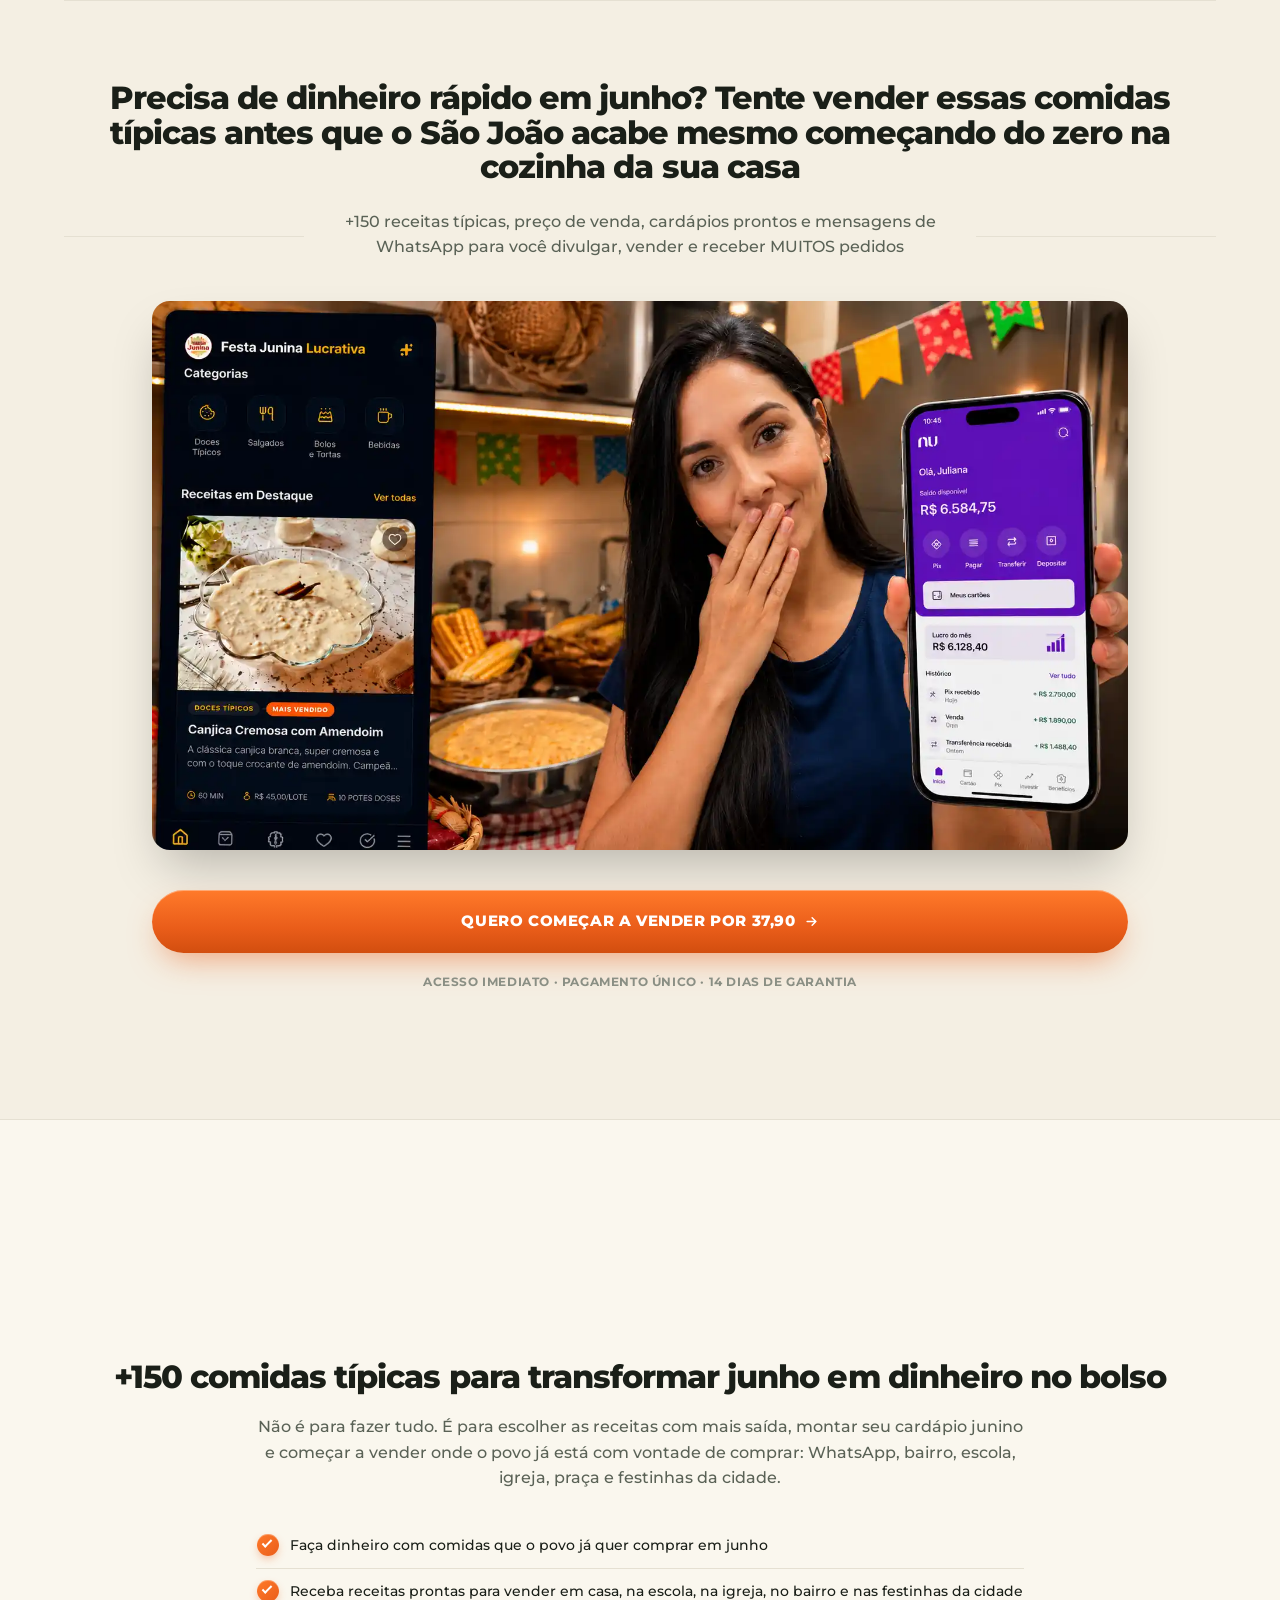
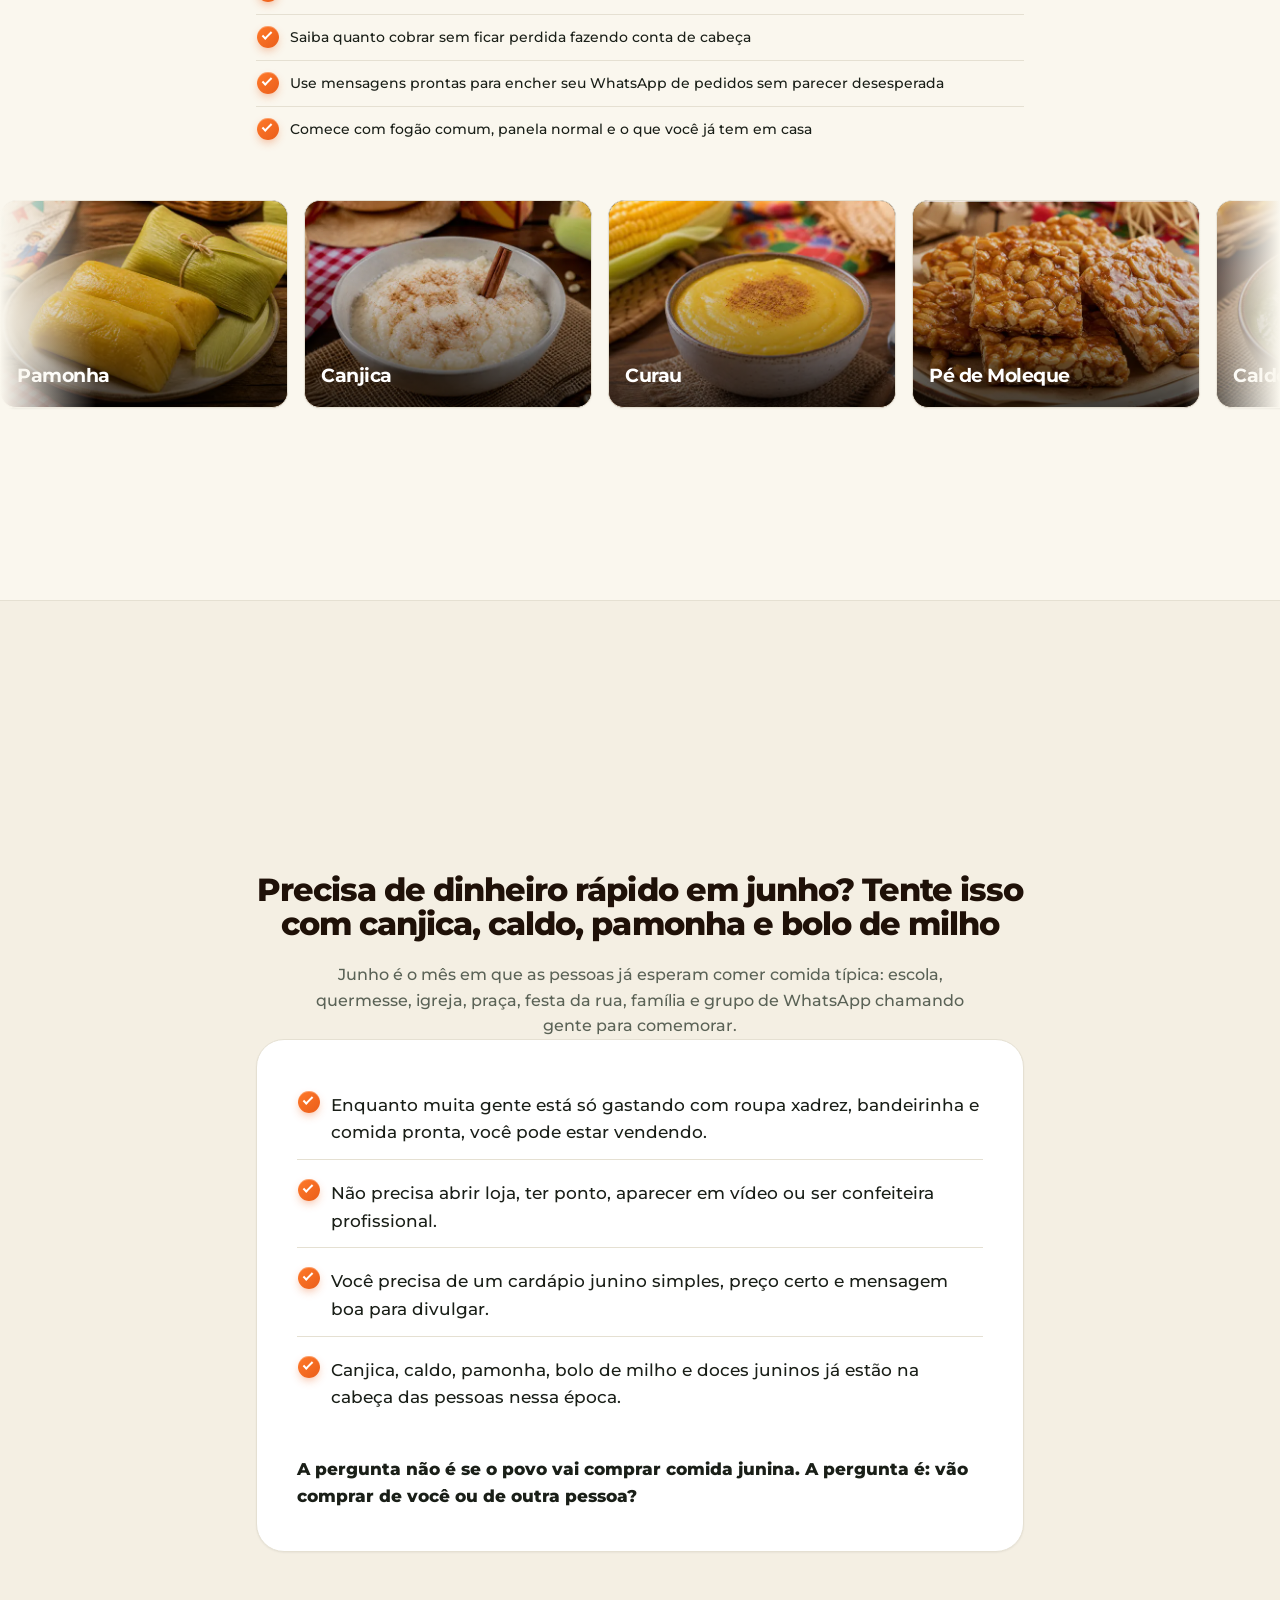
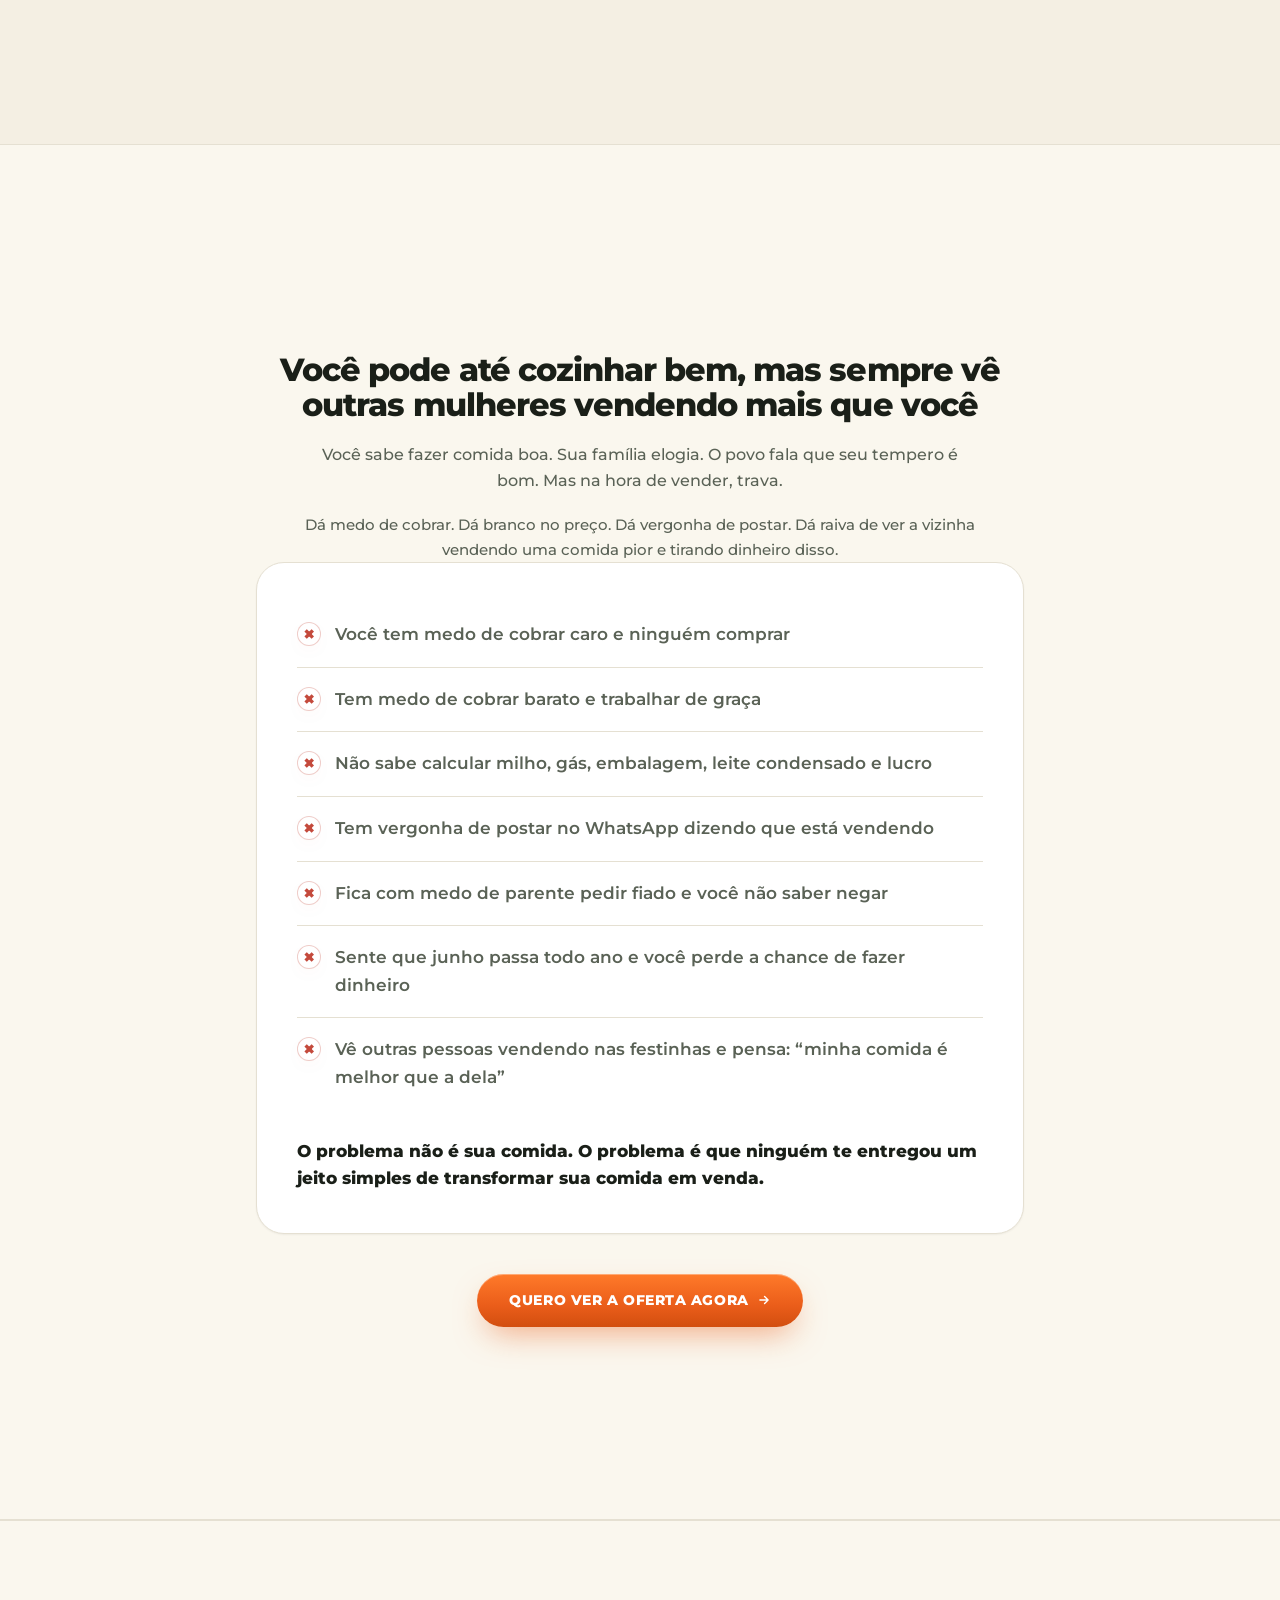
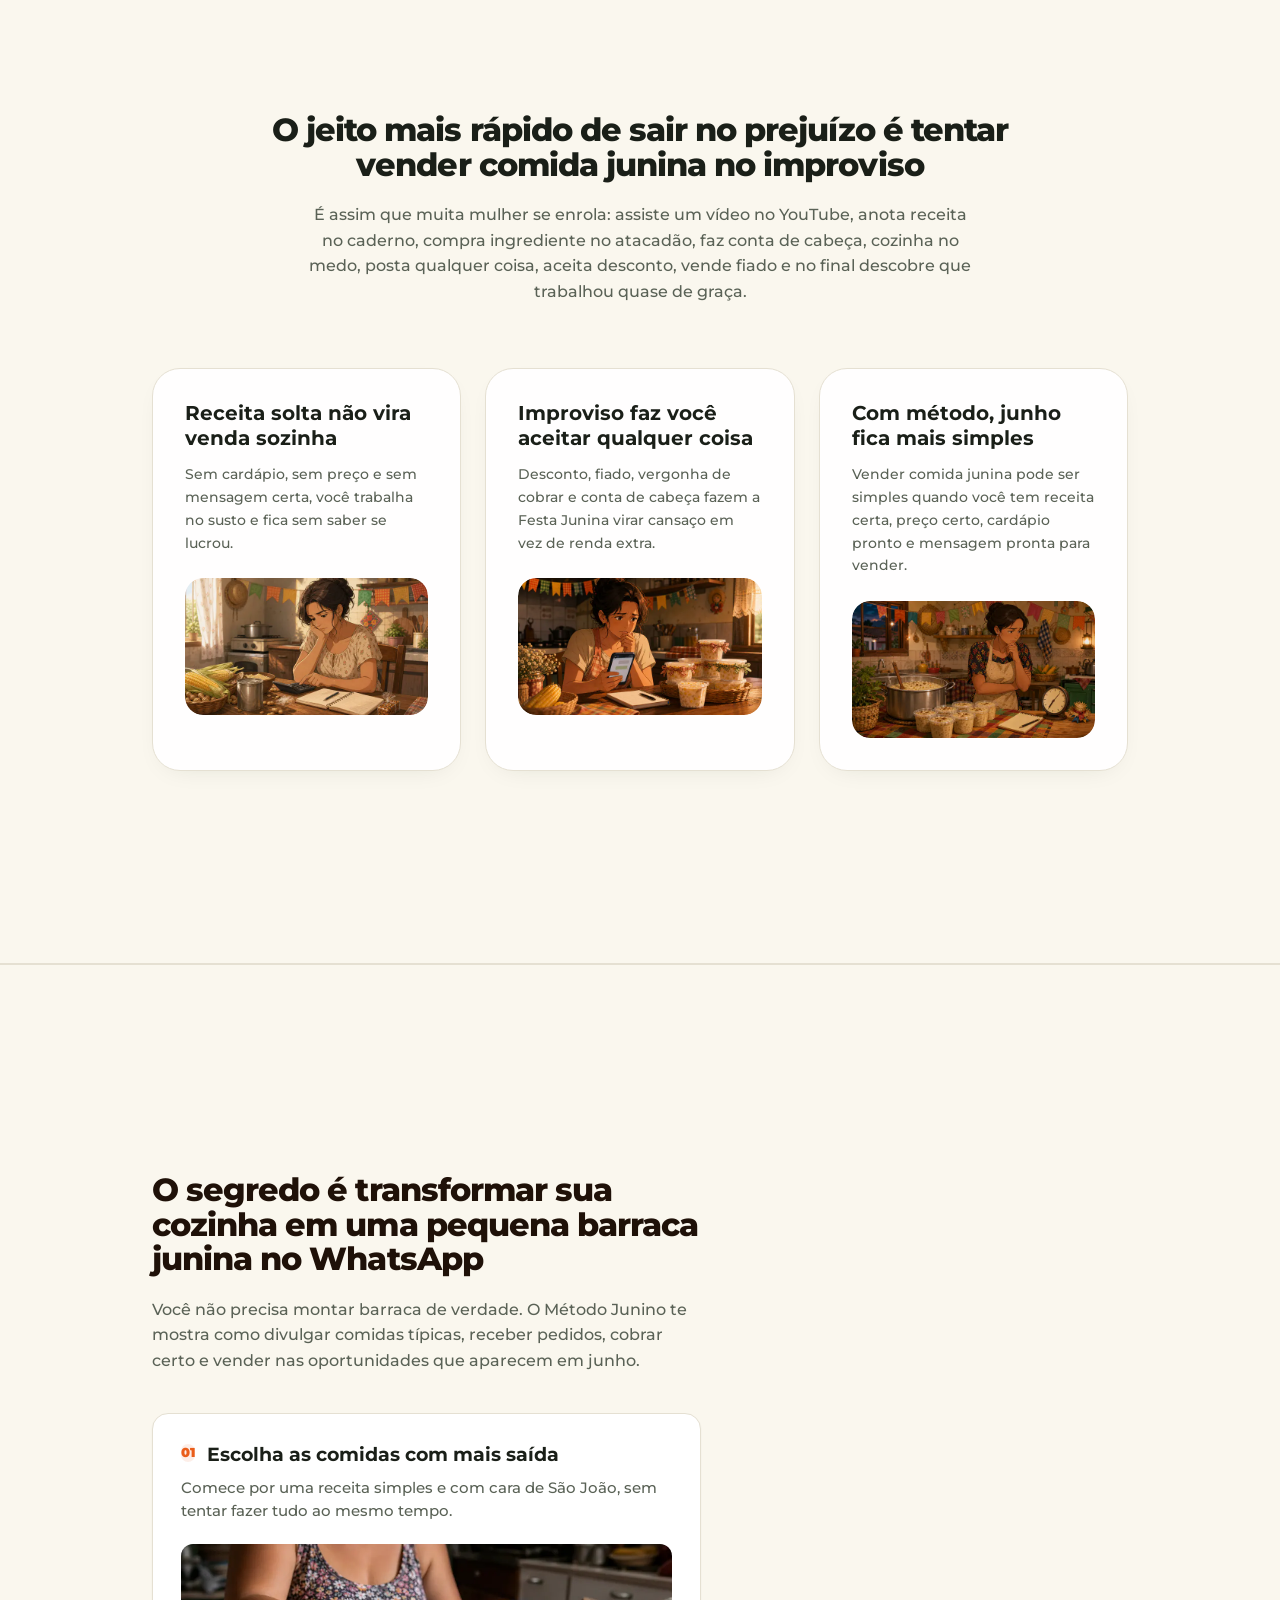
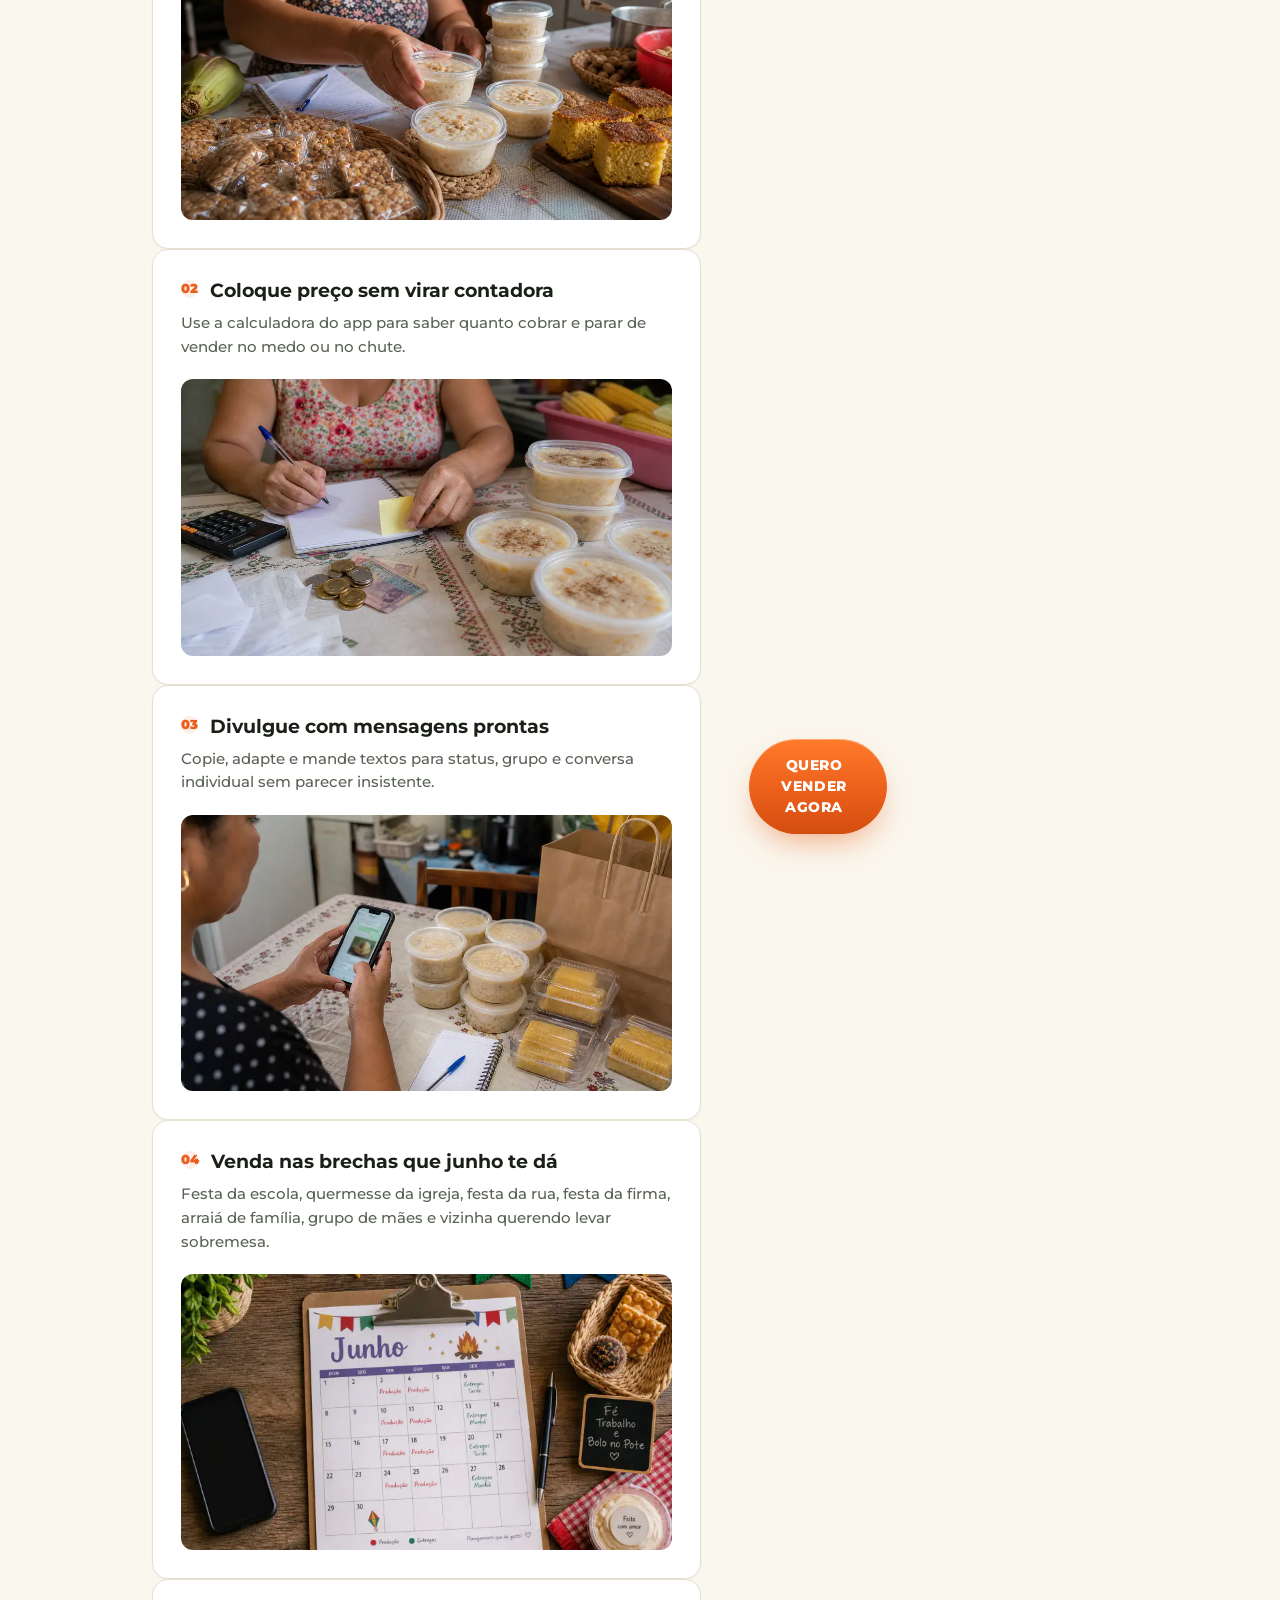
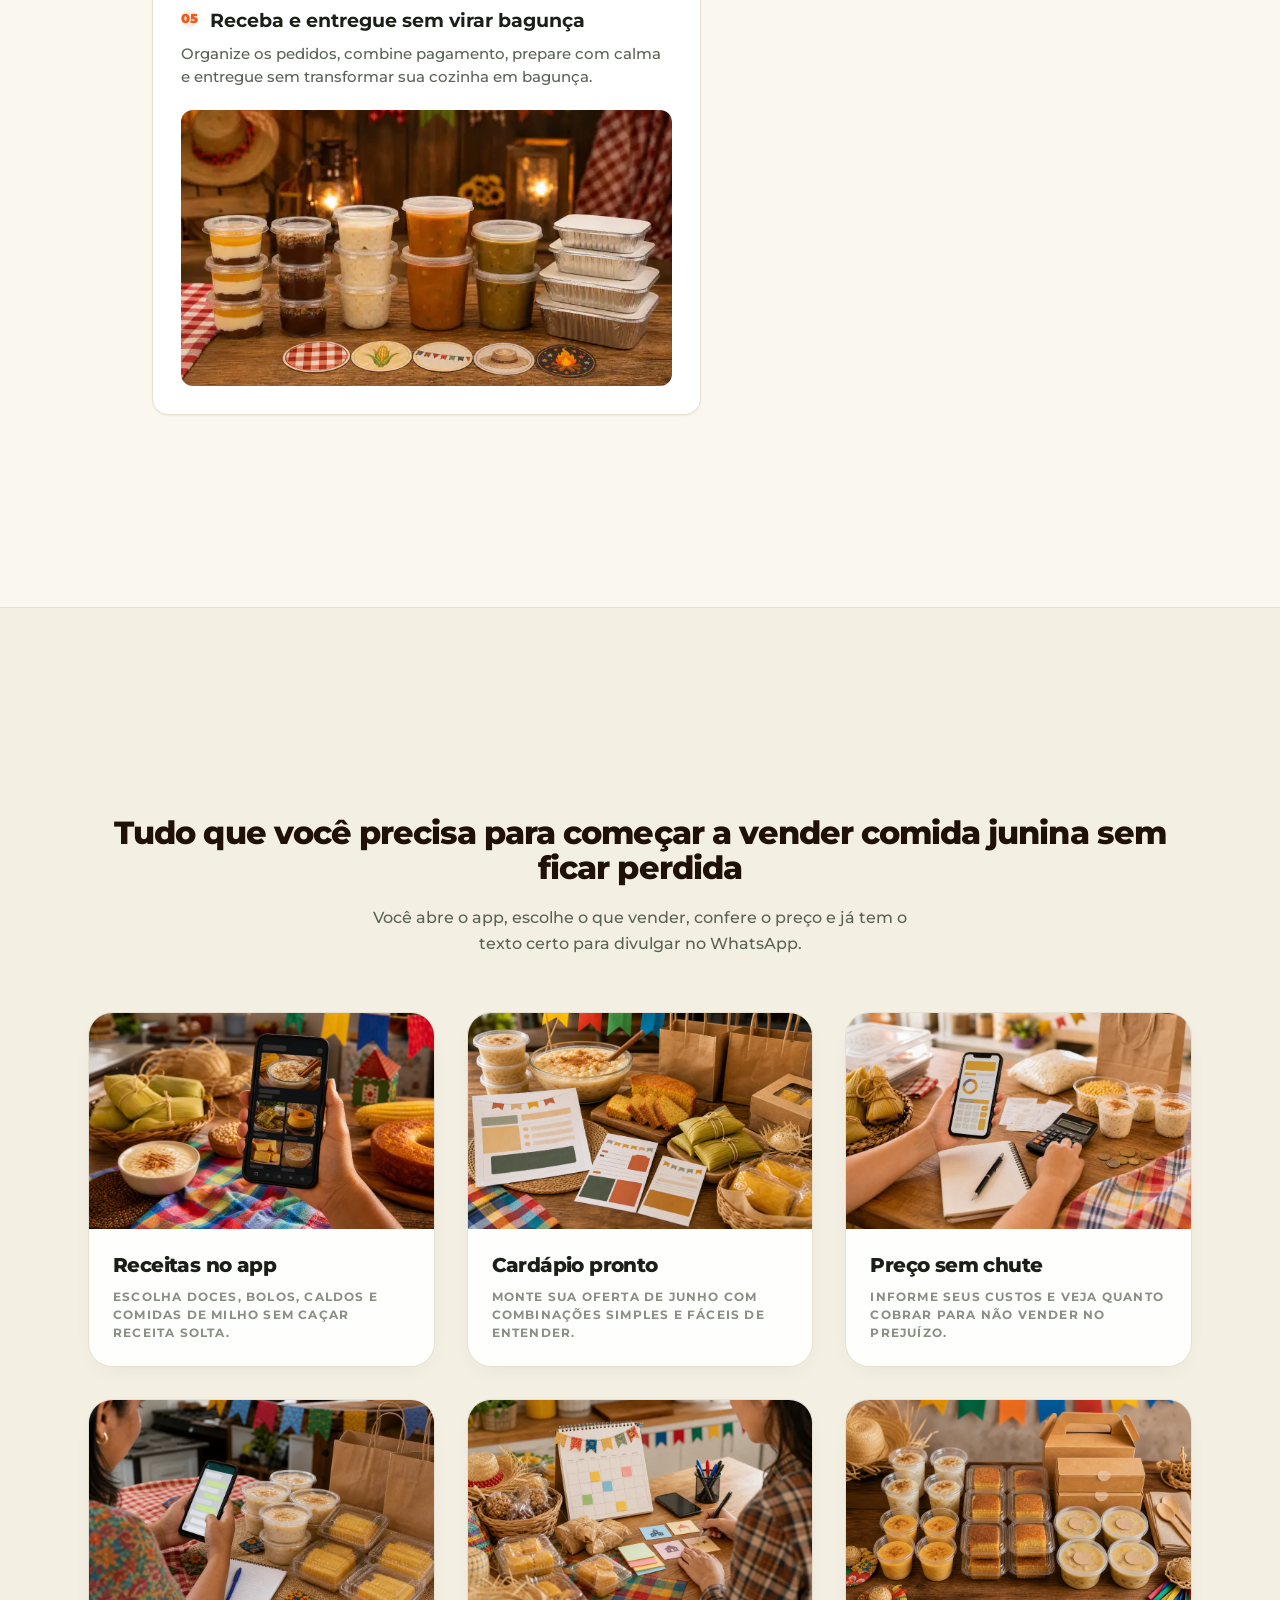
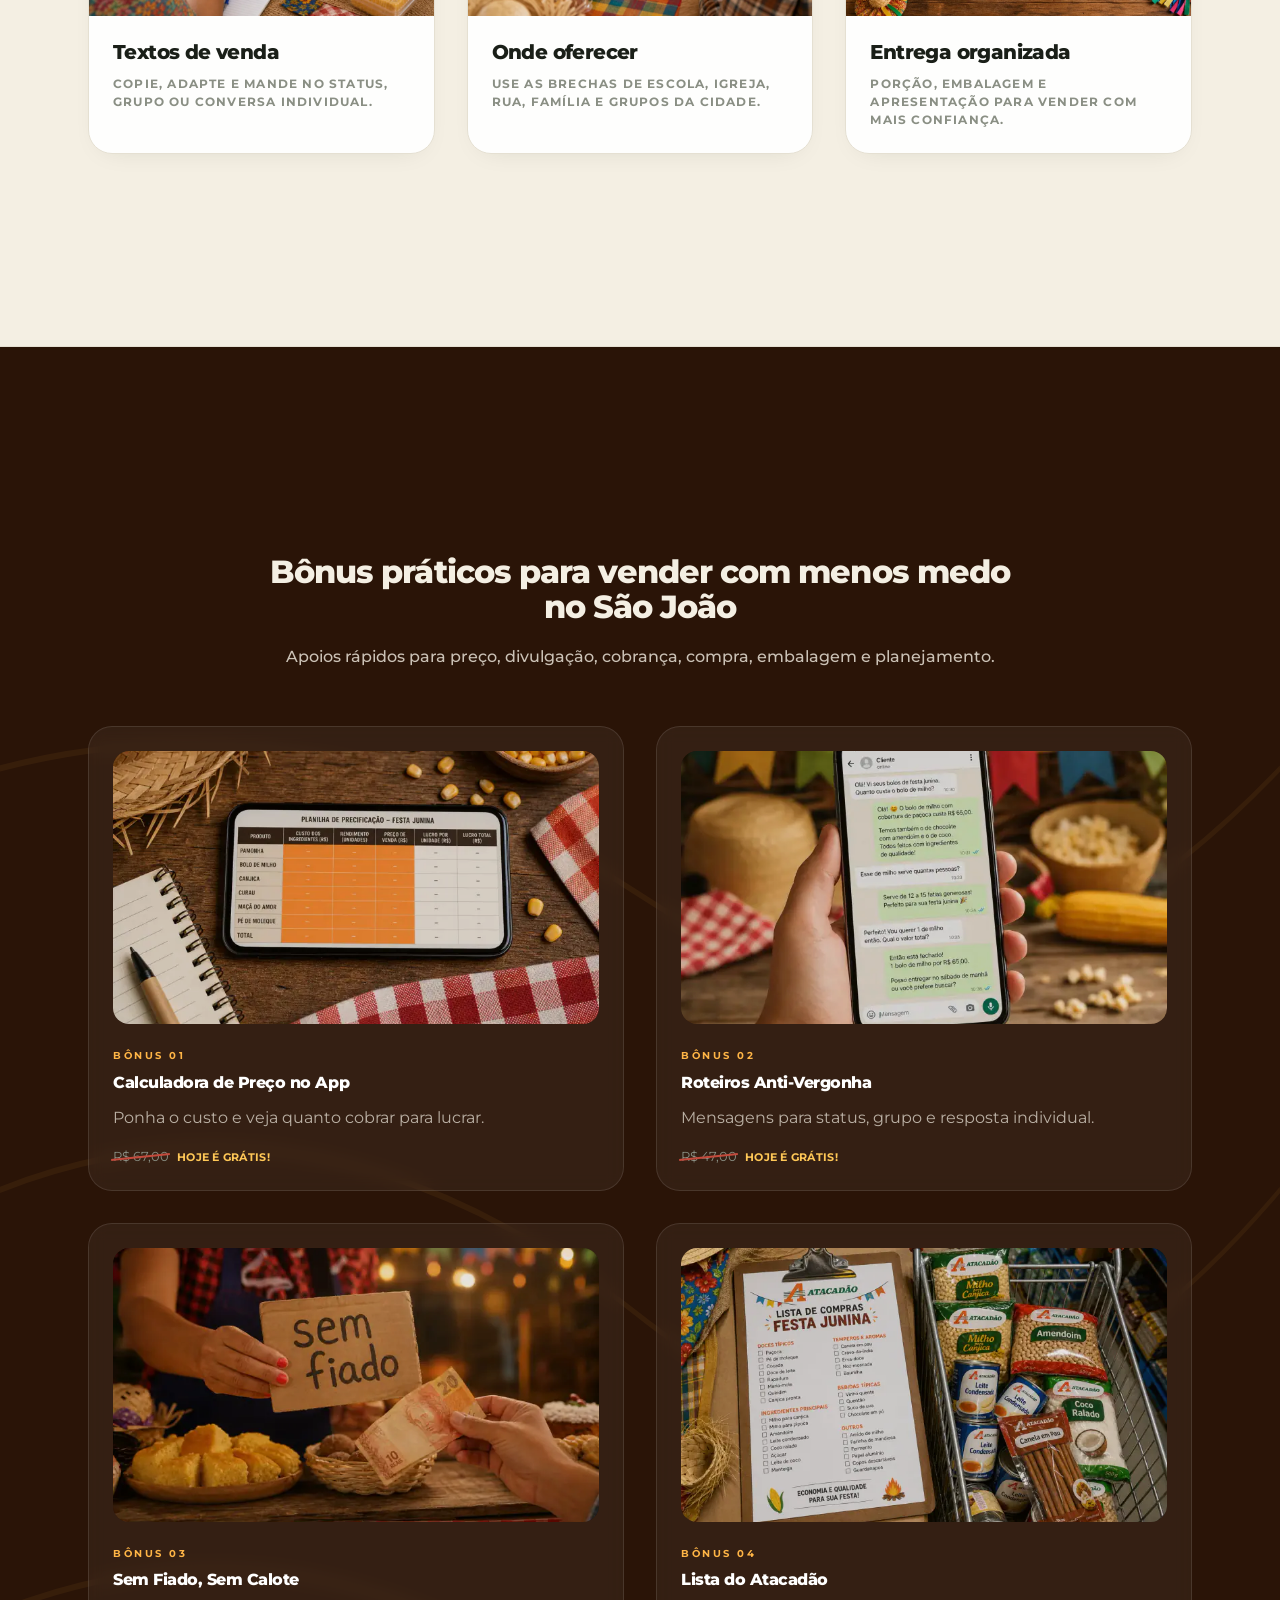
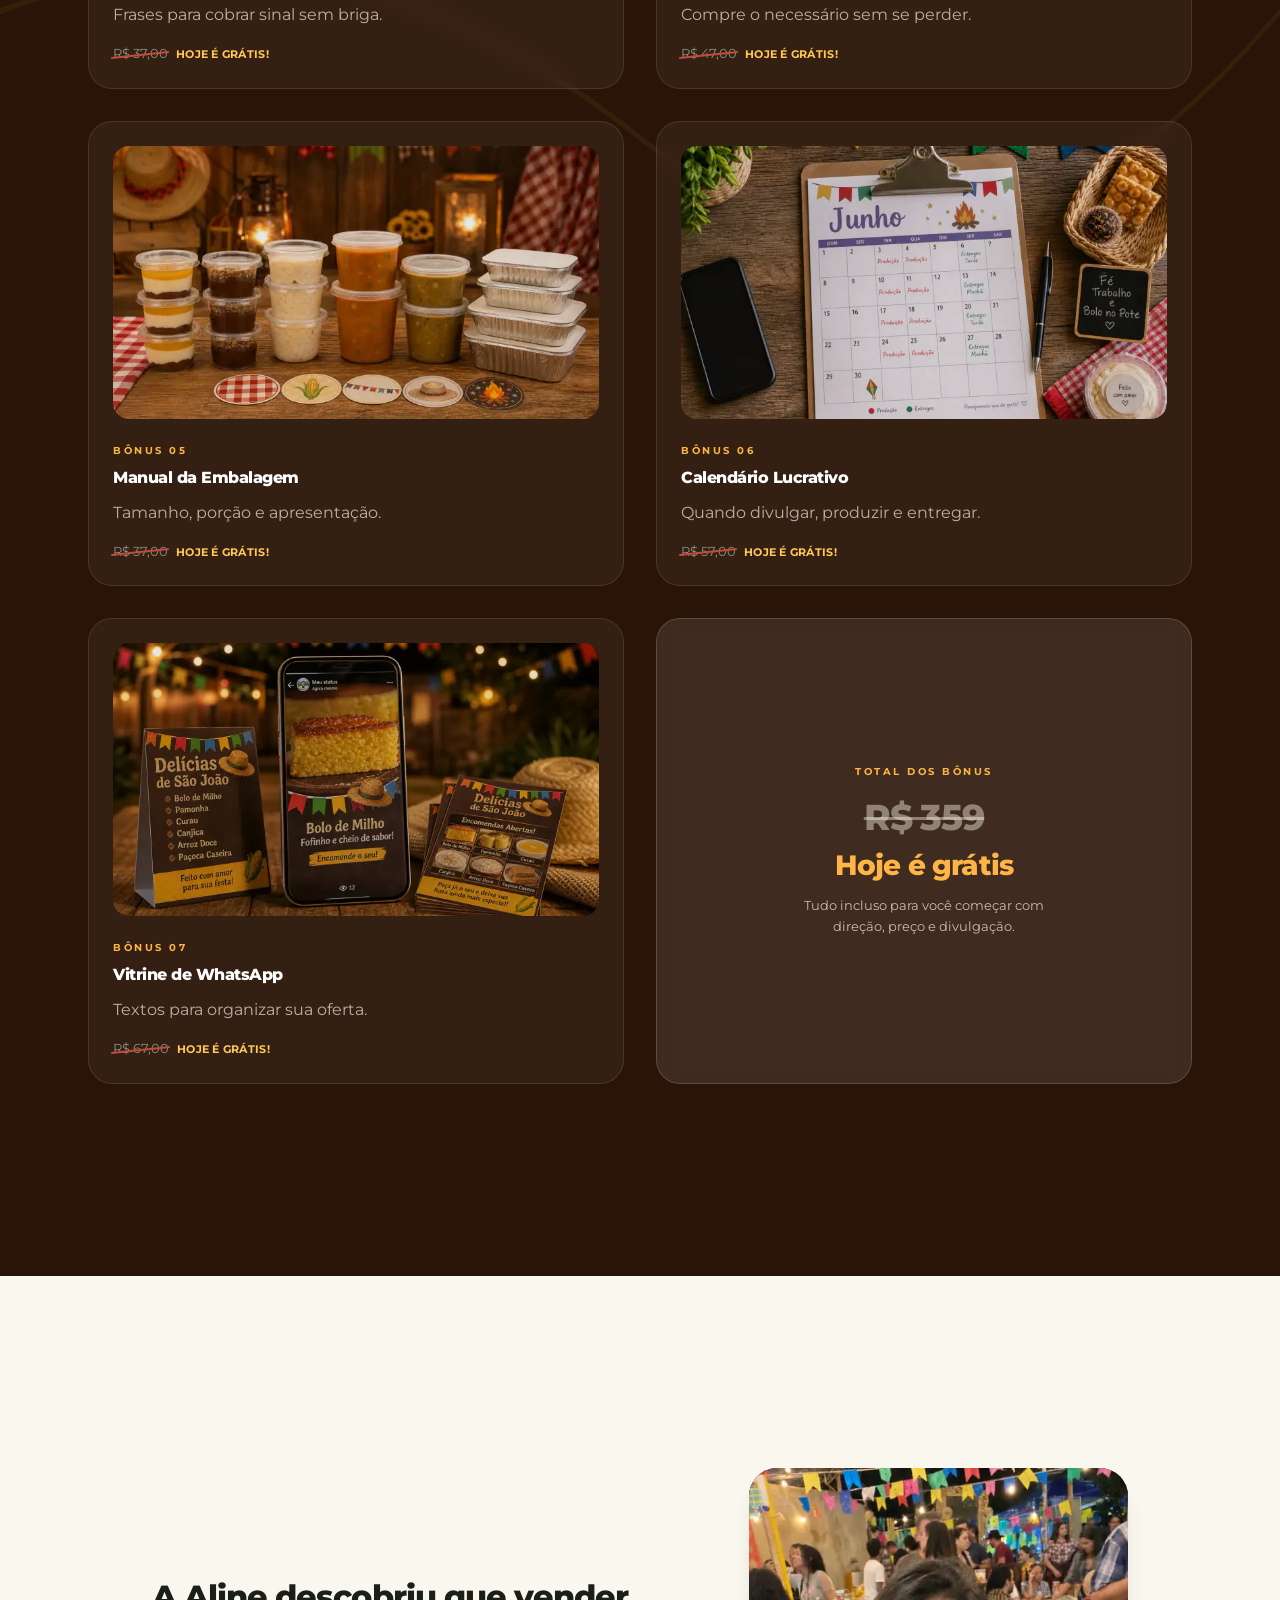
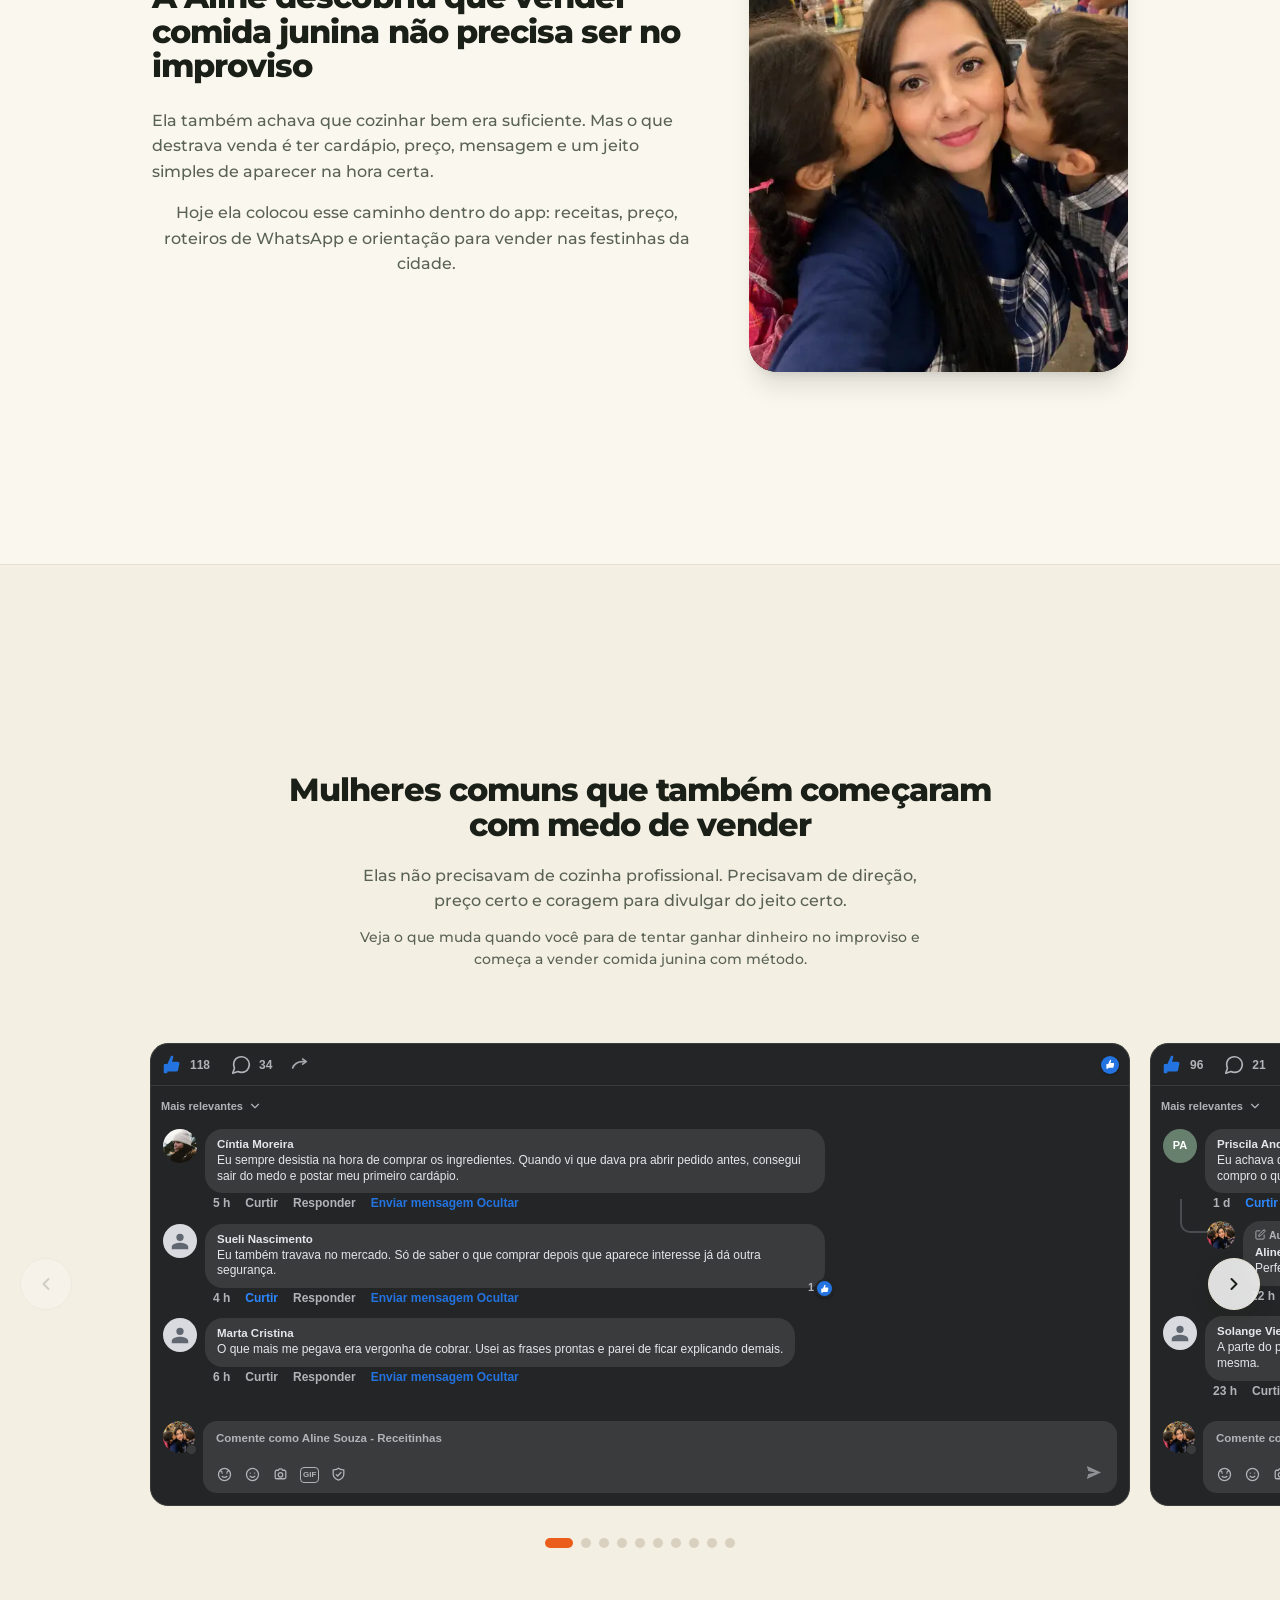
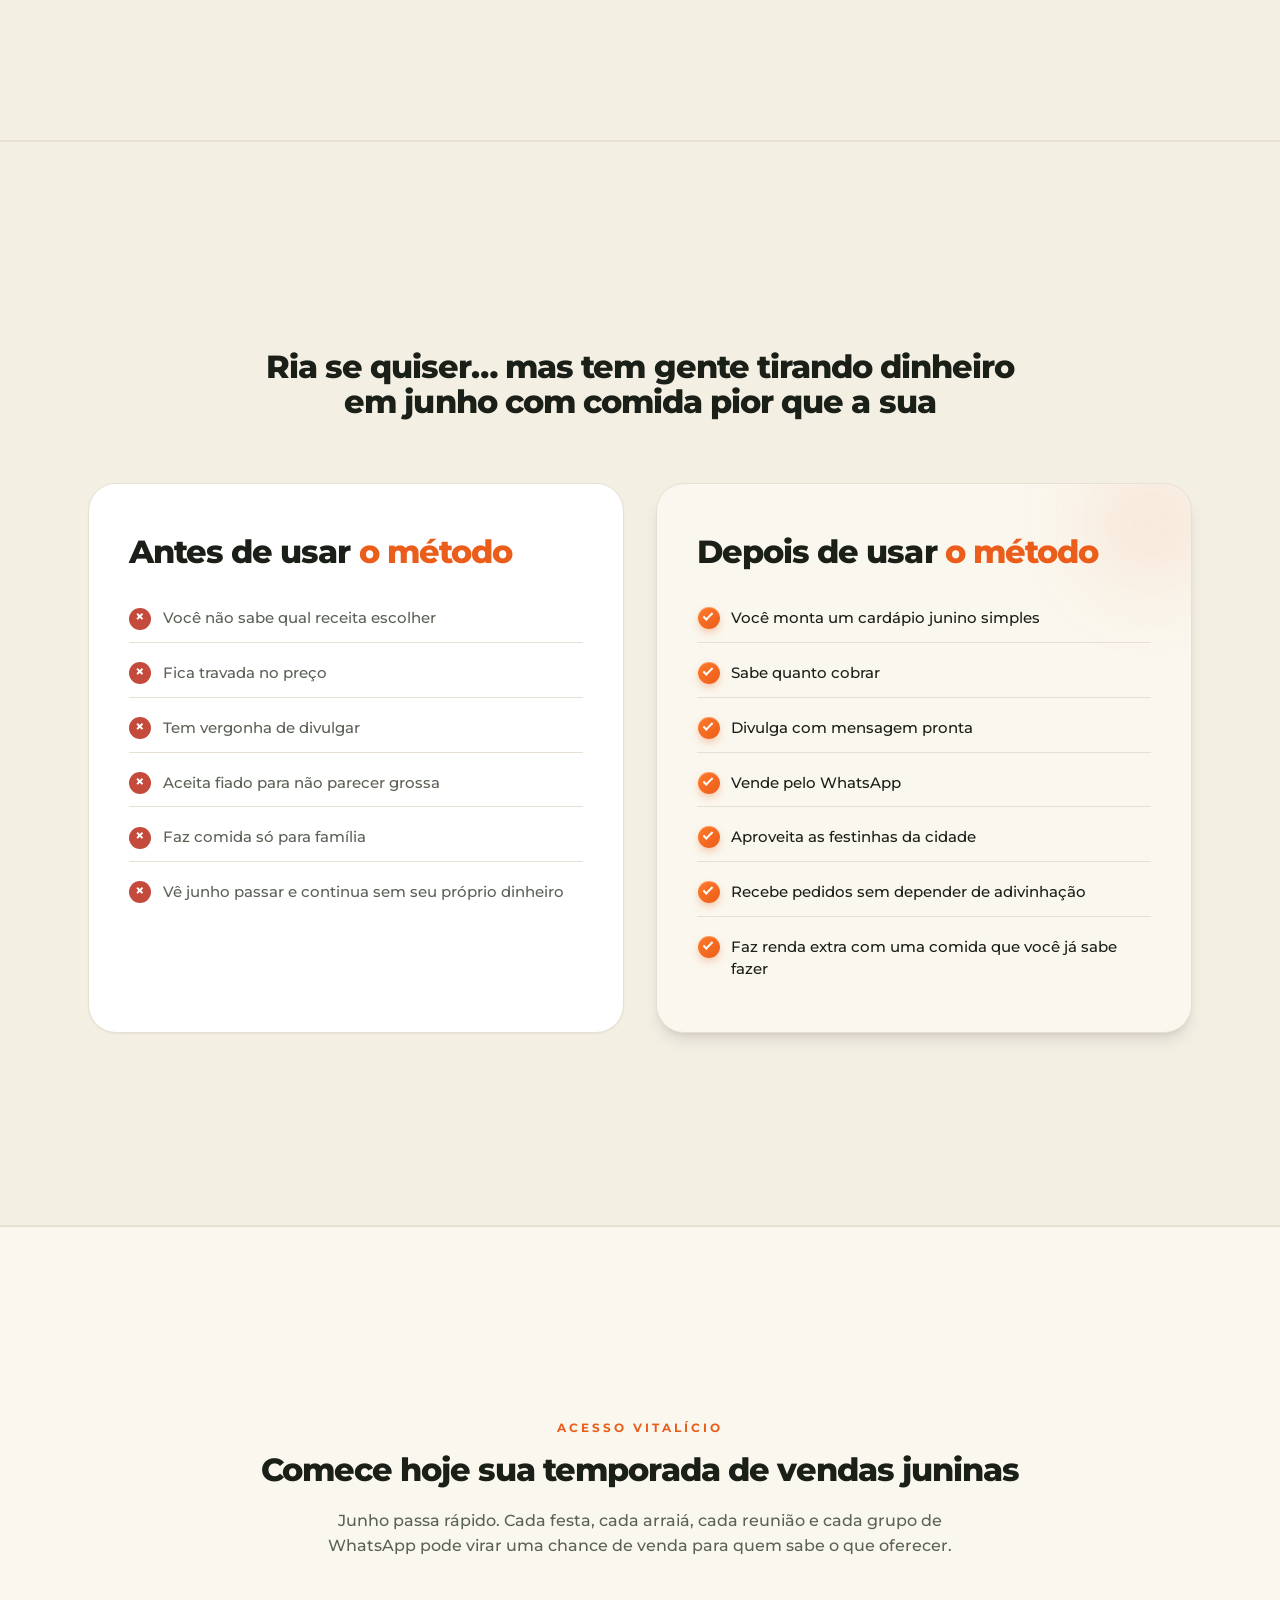
==== commit 515045b6: "chore: copy" ====
--- a/index.html
+++ b/index.html
@@ -3,7 +3,7 @@
 <head>
 <meta charset="utf-8" />
 <meta name="viewport" content="width=device-width, initial-scale=1" />
-<title>Método Junino — venda comidas típicas de Festa Junina por encomenda</title>
+<title>M&eacute;todo Junino ? renda extra com comidas t&iacute;picas de Festa Junina</title>
 
 <script>
   window.pixelId = "6a0ca8419a73e959243bb614";
@@ -192,7 +192,7 @@
   /* swiper-like marquee */
   @keyframes scrollX{0%{transform:translateX(0)}100%{transform:translateX(-50%)}}
   .marquee{animation:scrollX 60s linear infinite}
-  
+
   @media(max-width: 639px){
     section h1,
     section h2,
@@ -233,23 +233,42 @@
   }
   section h1 + p,
   section h2 + p{
-    font-size:14px !important;
-    line-height:1.55 !important;
+    font-size:16px !important;
+    line-height:1.6 !important;
   }
   @media(max-width: 639px){
     section h1,
     section h2{
       width:99% !important;
       max-width:99% !important;
-      font-size:32px !important;
+      font-size:28px !important;
       line-height:1.08 !important;
+      overflow-wrap:anywhere !important;
+      word-break:normal !important;
+    }
+    .landscape h1{
+      font-size:27px !important;
+      line-height:1.1 !important;
     }
     section h1 + p,
     section h2 + p{
       width:99% !important;
       max-width:99% !important;
-      font-size:14px !important;
-      line-height:1.55 !important;
+      font-size:16px !important;
+      line-height:1.58 !important;
+      overflow-wrap:anywhere !important;
+    }
+    .btn-cta,
+    .btn-gold{
+      white-space:normal !important;
+      text-align:center !important;
+      line-height:1.2 !important;
+      letter-spacing:.02em !important;
+    }
+    .landscape .btn-cta{
+      font-size:13px !important;
+      padding-left:1.25rem !important;
+      padding-right:1.25rem !important;
     }
 
     section > div[class*="max-w-"]{
@@ -279,6 +298,34 @@
     .car-arrow.prev{left:2px !important;}
     .car-arrow.next{right:2px !important;}
   }
+  /* section spacing boost */
+  body > section:not(.landscape){
+    padding-top:8rem !important;
+    padding-bottom:8rem !important;
+  }
+  @media(min-width:640px){
+    body > section:not(.landscape){
+      padding-top:12rem !important;
+      padding-bottom:12rem !important;
+    }
+  }
+  /* card rhythm */
+  section .grid{row-gap:2rem !important;}
+  .recipe-card > div:last-child{padding:1.5rem !important;}
+  .recipe-card h3 + p{margin-top:.65rem !important;}
+  #receitas .grid,
+  #bonus .grid{gap:1.75rem !important;}
+  #bonus article{padding:1.5rem !important;}
+  #bonus article .aspect-video{margin-bottom:1.5rem !important;}
+  #bonus article h3{margin-top:.6rem !important;}
+  .pain-card .pain-scene{margin-top:1.5rem;}
+  .check li,
+  .cross li{padding-top:12px;padding-bottom:12px;}
+  @media(min-width:640px){
+    section .grid{row-gap:2.25rem !important;}
+    #receitas .grid,
+    #bonus .grid{gap:2rem !important;}
+  }
 </style>
 </head>
 
@@ -288,39 +335,41 @@
 
   <div class="relative bg-cream border-y hairline z-10 max-w-6xl mx-auto px-6 pt-16 sm:pt-20 text-center">
     <h1 class="serif text-[32px] sm:text-[32px] lg:text-[62px] leading-[1.05] tracking-tight mx-auto w-full text-ink">
-      Use a Festa Junina pra fazer até <span class="serif-i">R$1.000 por semana</span> na cozinha da sua casa
+    Precisa de dinheiro rápido em junho? Tente vender essas comidas típicas antes que o São João acabe mesmo começando do zero na cozinha da sua casa
     </h1>
     <p class="mt-6 bg-cream -mb-6 max-w-2xl mx-auto text-[14px] sm:text-[14px] text-inkSoft leading-relaxed font-medium">
-      Você recebe as receitas, o preço já calculado e as mensagens prontas pra vender por encomenda no WhatsApp. Sem experiência, sem gastar muito e sem cozinhar antes de ter o pedido na mão.
-    </p>
+    +150 receitas típicas, preço de venda, cardápios prontos e mensagens de WhatsApp para você divulgar, vender e receber MUITOS pedidos
   </div>
 
   <div class="relative bg-cream z-10 max-w-5xl mx-auto px-2 sm:px-6 mt-12 sm:mt-16 pb-24 sm:pb-32">
     <div class="relative">
 
       <div class="mx-auto rounded-[18px] overflow-hidden shadow-2xl w-full sm:w-full">
-        <img src="./assets/junina/dashboard-fast.webp" alt="Receitas Festa Junina" class="img-cover" loading="lazy" decoding="async" width="1200" height="675">
+        <img src="./assets/junina/avatar-dashboard.webp" alt="Receitas Festa Junina" class="img-cover" loading="lazy" decoding="async" width="1200" height="675">
       </div>
-      
-    
-
-    
 
       <div class="mx-auto text-center mt-10 flex flex-col sm:flex-row gap-4 items-center justify-center">
-        <a href="#price" class="btn-cta inline-flex items-center gap-2 px-6 py-4 text-[14px] w-full sm:w-auto justify-center">
-          QUERO COMEÇAR A VENDER
+        <a href="#price" class="btn-cta inline-flex items-center gap-2 px-10 py-5 text-[15px] w-full sm:w-[430px] max-w-full justify-center">
+          QUERO COMEÇAR A VENDER POR 37,90
           <svg width="15" height="15" viewBox="0 0 24 24" fill="none"><path d="M5 12h14M13 6l6 6-6 6" stroke="currentColor" stroke-width="2.4" stroke-linecap="round" stroke-linejoin="round"/></svg>
         </a>
       </div>
-    </div>
-
-    
+      <p class="mt-5 text-center text-[12px] text-inkFaint tracking-wider uppercase font-bold">Acesso imediato · Pagamento único · 14 dias de garantia</p>
+    </div>
   </div>
 </section>
 
 <section class="bg-paper py-16 sm:py-20 overflow-hidden border-y hairline">
-  <div class="max-w-6xl mx-auto px-6 mb-12 mt-12">
-    <p class="text-center text-[12px] uppercase tracking-[.25em] text-inkFaint font-bold">algumas das +150 receitas juninas prontas pra vender</p>
+  <div class="max-w-6xl mx-auto px-6 mb-12 mt-12 text-center">
+    <h2 class="serif text-[32px] sm:text-[40px] leading-[1.04] tracking-tight text-ink">+150 comidas típicas para transformar junho em dinheiro no bolso</h2>
+    <p class="mt-5 max-w-3xl mx-auto text-inkSoft text-[14px] sm:text-[16px] leading-relaxed font-medium">Não é para fazer tudo. É para escolher as receitas com mais saída, montar seu cardápio junino e começar a vender onde o povo já está com vontade de comprar: WhatsApp, bairro, escola, igreja, praça e festinhas da cidade.</p>
+    <ul class="check mt-8 max-w-3xl mx-auto text-left text-[14px] text-ink space-y-1">
+      <li>Faça dinheiro com comidas que o povo já quer comprar em junho</li>
+      <li>Receba receitas prontas para vender em casa, na escola, na igreja, no bairro e nas festinhas da cidade</li>
+      <li>Saiba quanto cobrar sem ficar perdida fazendo conta de cabeça</li>
+      <li>Use mensagens prontas para encher seu WhatsApp de pedidos sem parecer desesperada</li>
+      <li>Comece com fogão comum, panela normal e o que você já tem em casa</li>
+    </ul>
   </div>
   <div class="relative">
     <div class="flex gap-4 marquee w-max">
@@ -417,44 +466,281 @@
 
 <section class="bg-cream py-28 sm:py-40">
   <div class="max-w-6xl mx-auto px-6">
-    <div class="text-center max-w-3xl mx-auto mb-20 mt-20">
-      <h2 class="serif text-[34px] sm:text-[46px] leading-[1.04] tracking-tight">
-        Você sabe cozinhar. Então por que o dinheiro nunca sobra no fim do mês?
-      </h2>
-      <p class="mt-5 text-inkSoft text-[16px] leading-relaxed max-w-xl mx-auto font-medium">
-        O problema nunca foi a receita. É o medo de gastar com ingrediente e não vender, travar na hora de cobrar e ver junho passar com a sua cozinha parada de novo.
-      </p>
-    </div>
-
+    <div class="text-center max-w-3xl mx-auto mb-14 mt-20">
+      <h2 class="serif text-[34px] sm:text-[46px] leading-[1.04] tracking-tight">Precisa de dinheiro r&aacute;pido em junho? Tente isso com canjica, caldo, pamonha e bolo de milho</h2>
+      <p class="mt-5 text-inkSoft text-[15px] sm:text-[17px] leading-relaxed max-w-2xl mx-auto font-medium">Junho &eacute; o m&ecirc;s em que as pessoas j&aacute; esperam comer comida t&iacute;pica: escola, quermesse, igreja, pra&ccedil;a, festa da rua, fam&iacute;lia e grupo de WhatsApp chamando gente para comemorar.</p>
+    </div>
+    <div class="max-w-3xl mx-auto rounded-[28px] bg-white border hairline p-7 sm:p-10 shadow-sm text-left">
+      <ul class="check text-[15.5px] sm:text-[17px] leading-relaxed text-ink space-y-2">
+        <li>Enquanto muita gente est&aacute; s&oacute; gastando com roupa xadrez, bandeirinha e comida pronta, voc&ecirc; pode estar vendendo.</li>
+        <li>N&atilde;o precisa abrir loja, ter ponto, aparecer em v&iacute;deo ou ser confeiteira profissional.</li>
+        <li>Voc&ecirc; precisa de um card&aacute;pio junino simples, pre&ccedil;o certo e mensagem boa para divulgar.</li>
+        <li>Canjica, caldo, pamonha, bolo de milho e doces juninos j&aacute; est&atilde;o na cabe&ccedil;a das pessoas nessa &eacute;poca.</li>
+      </ul>
+      <p class="mt-8 text-ink text-[17px] leading-relaxed font-extrabold">A pergunta n&atilde;o &eacute; se o povo vai comprar comida junina. A pergunta &eacute;: v&atilde;o comprar de voc&ecirc; ou de outra pessoa?</p>
+    </div>
+  </div>
+</section>
+
+<section class="bg-paper py-28 sm:py-40 border-y hairline">
+  <div class="max-w-6xl mx-auto px-6">
+    <div class="text-center max-w-3xl mx-auto mb-14">
+      <h2 class="serif mt-4 text-[32px] sm:text-[40px] leading-[1.04] tracking-tight text-ink">Você pode até cozinhar bem, mas sempre vê outras mulheres vendendo mais que você</h2>
+      <p class="mt-5 text-inkSoft text-[15px] sm:text-[16px] leading-relaxed max-w-2xl mx-auto font-medium">Você sabe fazer comida boa. Sua família elogia. O povo fala que seu tempero é bom. Mas na hora de vender, trava.</p>
+      <p class="mt-5 text-inkSoft text-[15px] sm:text-[16px] leading-relaxed max-w-2xl mx-auto font-medium">Dá medo de cobrar. Dá branco no preço. Dá vergonha de postar. Dá raiva de ver a vizinha vendendo uma comida pior e tirando dinheiro disso.</p>
+    </div>
     <div class="max-w-3xl mx-auto rounded-[28px] bg-white border hairline p-7 sm:p-10 shadow-sm">
       <ul class="pain-bullets text-left text-[15.5px] sm:text-[17px] leading-relaxed text-inkSoft">
-        <li><span><strong>Você chega no atacadão e trava</strong>, porque não sabe se o dinheiro dos ingredientes vai voltar.</span></li>
-        <li><span><strong>Você não posta o cardápio</strong>, porque tem medo da pessoa perguntar o preço e você não saber responder.</span></li>
-        <li><span><strong>Você cozinha bem, mas vende no improviso</strong>, então qualquer pedido vira ansiedade, conta de cabeça e vergonha de cobrar.</span></li>
-        <li><span><strong>Você vê outras mulheres vendendo em junho</strong> e sente que perdeu mais uma chance de usar sua cozinha pra fazer renda.</span></li>
+        <li><span>Você tem medo de cobrar caro e ninguém comprar</span></li>
+        <li><span>Tem medo de cobrar barato e trabalhar de graça</span></li>
+        <li><span>Não sabe calcular milho, gás, embalagem, leite condensado e lucro</span></li>
+        <li><span>Tem vergonha de postar no WhatsApp dizendo que está vendendo</span></li>
+        <li><span>Fica com medo de parente pedir fiado e você não saber negar</span></li>
+        <li><span>Sente que junho passa todo ano e você perde a chance de fazer dinheiro</span></li>
+        <li><span>Vê outras pessoas vendendo nas festinhas e pensa: “minha comida é melhor que a dela”</span></li>
       </ul>
-    </div>
-    
-   
+      <p class="mt-7 text-ink text-[16px] sm:text-[17px] leading-relaxed font-extrabold">O problema não é sua comida. O problema é que ninguém te entregou um jeito simples de transformar sua comida em venda.</p>
+    </div>
+    <div class="mt-10 text-center">
+      <a href="#price" class="btn-cta inline-flex items-center justify-center gap-2 px-8 py-4 text-[14px] w-full sm:w-auto">
+        QUERO VER A OFERTA AGORA
+        <svg width="14" height="14" viewBox="0 0 24 24" fill="none"><path d="M5 12h14M13 6l6 6-6 6" stroke="currentColor" stroke-width="2.4" stroke-linecap="round" stroke-linejoin="round"/></svg>
+      </a>
+    </div>
   </div>
 </section>
 
-<section class="fbp-section bg-paper py-20 sm:py-28 border-y hairline overflow-hidden">
-  <div class="max-w-3xl mx-auto px-6 text-center mb-10">
-    <h2 class="serif mt-4 text-[32px] sm:text-[40px] leading-[1.04] tracking-tight text-ink">
-      Mulheres que também travavam antes de começar
-    </h2>
-    <p class="mt-4 text-[11px] uppercase tracking-[.22em] text-inkFaint font-bold">Use as setas, arraste para o lado ou toque nos dots abaixo</p>
+<section class="bg-paper py-28 sm:py-40 border-y hairline">
+  <div class="max-w-5xl mx-auto px-6">
+    <div class="text-center max-w-3xl mx-auto">
+      <h2 class="serif text-[34px] sm:text-[34px] leading-[1.04] tracking-tight text-ink">O jeito mais rápido de sair no prejuízo é tentar vender comida junina no improviso</h2>
+      <p class="mt-5 text-inkSoft text-[14px] leading-relaxed max-w-2xl mx-auto font-medium">É assim que muita mulher se enrola: assiste um vídeo no YouTube, anota receita no caderno, compra ingrediente no atacadão, faz conta de cabeça, cozinha no medo, posta qualquer coisa, aceita desconto, vende fiado e no final descobre que trabalhou quase de graça.</p>
+    </div>
+    <div class="mt-16 grid md:grid-cols-3 gap-6">
+      <div class="pain-card glass-soft rounded-[28px] p-8">
+        <div class="text-[20px] font-bold leading-tight text-ink">Receita solta n&atilde;o vira venda sozinha</div>
+        <p class="mt-3 text-inkSoft text-[14px] leading-relaxed font-medium">Sem card&aacute;pio, sem pre&ccedil;o e sem mensagem certa, voc&ecirc; trabalha no susto e fica sem saber se lucrou.</p>
+        <div class="pain-scene"><img src="./assets/junina/dor-preco-anime.webp" alt="Ilustracao em anime adulto sobre calculo de custos para comidas juninas" loading="lazy" decoding="async" width="640" height="360"></div>
+      </div>
+      <div class="pain-card glass-soft rounded-[28px] p-8">
+        <div class="text-[20px] font-bold leading-tight text-ink">Improviso faz voc&ecirc; aceitar qualquer coisa</div>
+        <p class="mt-3 text-inkSoft text-[14px] leading-relaxed font-medium">Desconto, fiado, vergonha de cobrar e conta de cabe&ccedil;a fazem a Festa Junina virar cansa&ccedil;o em vez de renda extra.</p>
+        <div class="pain-scene"><img src="./assets/junina/dor-cobranca-anime.webp" alt="Ilustracao em anime adulto sobre cobranca por mensagem para encomendas juninas" loading="lazy" decoding="async" width="640" height="360"></div>
+      </div>
+      <div class="pain-card glass-soft rounded-[28px] p-8">
+        <div class="text-[20px] font-bold leading-tight text-ink">Com m&eacute;todo, junho fica mais simples</div>
+        <p class="mt-3 text-inkSoft text-[14px] leading-relaxed font-medium">Vender comida junina pode ser simples quando você tem receita certa, preço certo, cardápio pronto e mensagem pronta para vender.</p>
+        <div class="pain-scene"><img src="./assets/junina/dor-encalhe-anime.webp" alt="Ilustracao em anime adulto sobre producao junina aguardando encomendas" loading="lazy" decoding="async" width="640" height="360"></div>
+      </div>
+    </div>
   </div>
-
+</section>
+
+<section class="bg-paper py-28 sm:py-40 border-y hairline">
+  <div class="max-w-5xl mx-auto px-6 grid lg:grid-cols-12 gap-12 items-center">
+    <div class="lg:col-span-7">
+      <h2 class="serif mt-4 text-[32px] sm:text-[32px] leading-[1.04] tracking-tight">O segredo &eacute; transformar sua cozinha em uma pequena barraca junina no WhatsApp</h2>
+      <p class="mt-5 text-inkSoft text-[14px] leading-relaxed max-w-xl font-medium">Voc&ecirc; n&atilde;o precisa montar barraca de verdade. O M&eacute;todo Junino te mostra como divulgar comidas t&iacute;picas, receber pedidos, cobrar certo e vender nas oportunidades que aparecem em junho.</p>
+      <ul class="mt-10 space-y-8">
+        <li class="bg-white rounded-2xl border hairline shadow-sm p-6 sm:p-7">
+          <div class="text-[17px] sm:text-[19px] font-bold leading-snug text-ink flex items-start gap-3">
+            <span class="mt-0.5 shrink-0 w-8 h-8 rounded-full bg-sage/10 text-sage grid place-items-center text-[13px] font-black">01</span>
+            <span>Escolha as comidas com mais sa&iacute;da</span>
+          </div>
+          <p class="mt-2 text-inkSoft text-[14px] sm:text-[14.5px] leading-relaxed font-medium">Comece por uma receita simples e com cara de S&atilde;o Jo&atilde;o, sem tentar fazer tudo ao mesmo tempo.</p>
+          <div class="mt-5 aspect-[16/9] rounded-xl overflow-hidden img-bg"><img src="./assets/junina/passo-receita-desejo-br.webp" alt="Passo do M&eacute;todo Junino" class="img-cover" loading="lazy" decoding="async" width="960" height="540"></div>
+        </li>
+        <li class="bg-white rounded-2xl border hairline shadow-sm p-6 sm:p-7">
+          <div class="text-[17px] sm:text-[19px] font-bold leading-snug text-ink flex items-start gap-3">
+            <span class="mt-0.5 shrink-0 w-8 h-8 rounded-full bg-sage/10 text-sage grid place-items-center text-[13px] font-black">02</span>
+            <span>Coloque pre&ccedil;o sem virar contadora</span>
+          </div>
+          <p class="mt-2 text-inkSoft text-[14px] sm:text-[14.5px] leading-relaxed font-medium">Use a calculadora do app para saber quanto cobrar e parar de vender no medo ou no chute.</p>
+          <div class="mt-5 aspect-[16/9] rounded-xl overflow-hidden img-bg"><img src="./assets/junina/passo-preco-desejo-br.webp" alt="Passo do M&eacute;todo Junino" class="img-cover" loading="lazy" decoding="async" width="960" height="540"></div>
+        </li>
+        <li class="bg-white rounded-2xl border hairline shadow-sm p-6 sm:p-7">
+          <div class="text-[17px] sm:text-[19px] font-bold leading-snug text-ink flex items-start gap-3">
+            <span class="mt-0.5 shrink-0 w-8 h-8 rounded-full bg-sage/10 text-sage grid place-items-center text-[13px] font-black">03</span>
+            <span>Divulgue com mensagens prontas</span>
+          </div>
+          <p class="mt-2 text-inkSoft text-[14px] sm:text-[14.5px] leading-relaxed font-medium">Copie, adapte e mande textos para status, grupo e conversa individual sem parecer insistente.</p>
+          <div class="mt-5 aspect-[16/9] rounded-xl overflow-hidden img-bg"><img src="./assets/junina/passo-whatsapp-desejo-br.webp" alt="Passo do M&eacute;todo Junino" class="img-cover" loading="lazy" decoding="async" width="960" height="540"></div>
+        </li>
+        <li class="bg-white rounded-2xl border hairline shadow-sm p-6 sm:p-7">
+          <div class="text-[17px] sm:text-[19px] font-bold leading-snug text-ink flex items-start gap-3">
+            <span class="mt-0.5 shrink-0 w-8 h-8 rounded-full bg-sage/10 text-sage grid place-items-center text-[13px] font-black">04</span>
+            <span>Venda nas brechas que junho te d&aacute;</span>
+          </div>
+          <p class="mt-2 text-inkSoft text-[14px] sm:text-[14.5px] leading-relaxed font-medium">Festa da escola, quermesse da igreja, festa da rua, festa da firma, arrai&aacute; de fam&iacute;lia, grupo de m&atilde;es e vizinha querendo levar sobremesa.</p>
+          <div class="mt-5 aspect-[16/9] rounded-xl overflow-hidden img-bg"><img src="./assets/junina/bonus-calendario-card-fast.webp" alt="Passo do M&eacute;todo Junino" class="img-cover" loading="lazy" decoding="async" width="960" height="540"></div>
+        </li>
+        <li class="bg-white rounded-2xl border hairline shadow-sm p-6 sm:p-7">
+          <div class="text-[17px] sm:text-[19px] font-bold leading-snug text-ink flex items-start gap-3">
+            <span class="mt-0.5 shrink-0 w-8 h-8 rounded-full bg-sage/10 text-sage grid place-items-center text-[13px] font-black">05</span>
+            <span>Receba e entregue sem virar bagun&ccedil;a</span>
+          </div>
+          <p class="mt-2 text-inkSoft text-[14px] sm:text-[14.5px] leading-relaxed font-medium">Organize os pedidos, combine pagamento, prepare com calma e entregue sem transformar sua cozinha em bagun&ccedil;a.</p>
+          <div class="mt-5 aspect-[16/9] rounded-xl overflow-hidden img-bg"><img src="./assets/junina/bonus-embalagem-card-fast.webp" alt="Passo do M&eacute;todo Junino" class="img-cover" loading="lazy" decoding="async" width="960" height="540"></div>
+        </li>
+      </ul>
+    </div>
+    <div class="text-center">
+      <a href="#price" class="btn-cta inline-flex items-center gap-2 px-8 py-4 text-[14px]">
+        QUERO VENDER AGORA
+        <svg width="14" height="14" viewBox="0 0 24 24" fill="none"><path d="M5 12h14M13 6l6 6-6 6" stroke="currentColor" stroke-width="2.4" stroke-linecap="round" stroke-linejoin="round"/></svg>
+      </a>
+    </div>
+  </div>
+</section>
+
+<!-- ━━━ DEPOIMENTOS (após passo a passo) — RESULTADO FINANCEIRO ━━━ -->
+
+
+<section id="receitas" class="bg-cream py-28 sm:py-40 border-b hairline">
+  <div class="max-w-6xl mx-auto px-6 text-center">
+    <h2 class="serif mt-4 text-[32px] sm:text-[32px] leading-[1.04] tracking-tight">Tudo que voc&ecirc; precisa para come&ccedil;ar a vender comida junina sem ficar perdida</h2>
+    <p class="mt-5 text-inkSoft text-[16px] leading-relaxed max-w-xl mx-auto font-medium">Voc&ecirc; abre o app, escolhe o que vender, confere o pre&ccedil;o e j&aacute; tem o texto certo para divulgar no WhatsApp.</p>
+  </div>
+  <div class="max-w-6xl mx-auto px-6 mt-14 grid sm:grid-cols-2 lg:grid-cols-3 gap-6">
+    <article class="recipe-card glass-soft rounded-[24px] overflow-hidden">
+      <div class="aspect-[16/10] overflow-hidden img-bg"><img src="./assets/junina/entregavel-app-receitas.webp" class="img-cover" alt="App com receitas juninas" loading="lazy" decoding="async" width="960" height="600"></div>
+      <div class="p-5">
+        <h3 class="serif text-[20px] leading-tight text-ink">Receitas no app</h3>
+        <p class="mt-2 text-[12px] uppercase tracking-widest text-inkFaint font-bold">Escolha doces, bolos, caldos e comidas de milho sem ca&ccedil;ar receita solta.</p>
+      </div>
+    </article>
+    <article class="recipe-card glass-soft rounded-[24px] overflow-hidden">
+      <div class="aspect-[16/10] overflow-hidden img-bg"><img src="./assets/junina/entregavel-cardapio-pronto.webp" class="img-cover" alt="Cardapios juninos prontos" loading="lazy" decoding="async" width="960" height="600"></div>
+      <div class="p-5">
+        <h3 class="serif text-[20px] leading-tight text-ink">Card&aacute;pio pronto</h3>
+        <p class="mt-2 text-[12px] uppercase tracking-widest text-inkFaint font-bold">Monte sua oferta de junho com combina&ccedil;&otilde;es simples e f&aacute;ceis de entender.</p>
+      </div>
+    </article>
+    <article class="recipe-card glass-soft rounded-[24px] overflow-hidden">
+      <div class="aspect-[16/10] overflow-hidden img-bg"><img src="./assets/junina/entregavel-calculadora-preco.webp" class="img-cover" alt="Calculadora de preco e lucro" loading="lazy" decoding="async" width="960" height="600"></div>
+      <div class="p-5">
+        <h3 class="serif text-[20px] leading-tight text-ink">Pre&ccedil;o sem chute</h3>
+        <p class="mt-2 text-[12px] uppercase tracking-widest text-inkFaint font-bold">Informe seus custos e veja quanto cobrar para n&atilde;o vender no preju&iacute;zo.</p>
+      </div>
+    </article>
+    <article class="recipe-card glass-soft rounded-[24px] overflow-hidden">
+      <div class="aspect-[16/10] overflow-hidden img-bg"><img src="./assets/junina/entregavel-whatsapp.webp" class="img-cover" alt="Mensagens de WhatsApp para vender" loading="lazy" decoding="async" width="960" height="600"></div>
+      <div class="p-5">
+        <h3 class="serif text-[20px] leading-tight text-ink">Textos de venda</h3>
+        <p class="mt-2 text-[12px] uppercase tracking-widest text-inkFaint font-bold">Copie, adapte e mande no status, grupo ou conversa individual.</p>
+      </div>
+    </article>
+    <article class="recipe-card glass-soft rounded-[24px] overflow-hidden">
+      <div class="aspect-[16/10] overflow-hidden img-bg"><img src="./assets/junina/entregavel-festinhas.webp" class="img-cover" alt="Planejamento para vender nas festinhas" loading="lazy" decoding="async" width="960" height="600"></div>
+      <div class="p-5">
+        <h3 class="serif text-[20px] leading-tight text-ink">Onde oferecer</h3>
+        <p class="mt-2 text-[12px] uppercase tracking-widest text-inkFaint font-bold">Use as brechas de escola, igreja, rua, fam&iacute;lia e grupos da cidade.</p>
+      </div>
+    </article>
+    <article class="recipe-card glass-soft rounded-[24px] overflow-hidden">
+      <div class="aspect-[16/10] overflow-hidden img-bg"><img src="./assets/junina/entregavel-embalagens.webp" class="img-cover" alt="Embalagens para comidas juninas" loading="lazy" decoding="async" width="960" height="600"></div>
+      <div class="p-5">
+        <h3 class="serif text-[20px] leading-tight text-ink">Entrega organizada</h3>
+        <p class="mt-2 text-[12px] uppercase tracking-widest text-inkFaint font-bold">Por&ccedil;&atilde;o, embalagem e apresenta&ccedil;&atilde;o para vender com mais confian&ccedil;a.</p>
+      </div>
+    </article>
+  </div>
+</section>
+
+<section id="bonus" class="bg-forestDeep text-cream py-28 sm:py-40 relative overflow-hidden">
+  <svg class="absolute inset-0 w-full h-full opacity-[.06]" preserveAspectRatio="none" viewBox="0 0 1000 600" fill="none"><path d="M0 100 Q250 80 500 130 T1000 100" stroke="#FFB546" stroke-width="1.5"/><path d="M0 200 Q250 170 500 230 T1000 200" stroke="#FFB546" stroke-width="1.5"/><path d="M0 300 Q250 270 500 330 T1000 300" stroke="#FFB546" stroke-width="1.5"/></svg>
+  <div class="max-w-6xl mx-auto px-6 relative">
+    <div class="text-center max-w-3xl mx-auto">
+      <h2 class="serif mt-4 text-[34px] sm:text-[46px] leading-[1.04] tracking-tight">B&ocirc;nus pr&aacute;ticos para vender com menos medo no S&atilde;o Jo&atilde;o</h2>
+      <p class="mt-5 text-[15px] text-cream/80 font-medium">Apoios r&aacute;pidos para pre&ccedil;o, divulga&ccedil;&atilde;o, cobran&ccedil;a, compra, embalagem e planejamento.</p>
+    </div>
+    <div class="mt-14 grid sm:grid-cols-2 lg:grid-cols-4 gap-5">
+      <article class="rounded-[24px] bg-white/5 border border-white/10 backdrop-blur p-5">
+        <div class="aspect-video rounded-2xl overflow-hidden mb-4 img-bg"><img src="./assets/junina/bonus-planilha-card-fast.webp" class="img-cover opacity-90" alt="" loading="lazy" decoding="async" width="720" height="480"></div>
+        <div class="text-[10px] uppercase tracking-[.25em] text-gold font-bold">B&ocirc;nus 01</div>
+        <h3 class="serif mt-2 text-[18px] leading-tight text-white">Calculadora de Pre&ccedil;o no App</h3>
+        <p class="mt-3 text-[12.5px] text-cream/70 leading-relaxed">Ponha o custo e veja quanto cobrar para lucrar.</p>
+        <div class="mt-4 flex items-baseline gap-2"><span class="strike text-cream/40 text-[13px]">R$ 67,00</span><span class="text-[#FFC857] font-bold tracking-wide text-[11px]">HOJE &Eacute; GR&Aacute;TIS!</span></div>
+      </article>
+      <article class="rounded-[24px] bg-white/5 border border-white/10 backdrop-blur p-5">
+        <div class="aspect-video rounded-2xl overflow-hidden mb-4 img-bg"><img src="./assets/junina/bonus-whatsapp-card-fast.webp" class="img-cover opacity-90" alt="" loading="lazy" decoding="async" width="720" height="480"></div>
+        <div class="text-[10px] uppercase tracking-[.25em] text-gold font-bold">B&ocirc;nus 02</div>
+        <h3 class="serif mt-2 text-[18px] leading-tight text-white">Roteiros Anti-Vergonha</h3>
+        <p class="mt-3 text-[12.5px] text-cream/70 leading-relaxed">Mensagens para status, grupo e resposta individual.</p>
+        <div class="mt-4 flex items-baseline gap-2"><span class="strike text-cream/40 text-[13px]">R$ 47,00</span><span class="text-[#FFC857] font-bold tracking-wide text-[11px]">HOJE &Eacute; GR&Aacute;TIS!</span></div>
+      </article>
+      <article class="rounded-[24px] bg-white/5 border border-white/10 backdrop-blur p-5">
+        <div class="aspect-video rounded-2xl overflow-hidden mb-4 img-bg"><img src="./assets/junina/bonus-sem-fiado-card-fast.webp" class="img-cover opacity-90" alt="" loading="lazy" decoding="async" width="720" height="480"></div>
+        <div class="text-[10px] uppercase tracking-[.25em] text-gold font-bold">B&ocirc;nus 03</div>
+        <h3 class="serif mt-2 text-[18px] leading-tight text-white">Sem Fiado, Sem Calote</h3>
+        <p class="mt-3 text-[12.5px] text-cream/70 leading-relaxed">Frases para cobrar sinal sem briga.</p>
+        <div class="mt-4 flex items-baseline gap-2"><span class="strike text-cream/40 text-[13px]">R$ 37,00</span><span class="text-[#FFC857] font-bold tracking-wide text-[11px]">HOJE &Eacute; GR&Aacute;TIS!</span></div>
+      </article>
+      <article class="rounded-[24px] bg-white/5 border border-white/10 backdrop-blur p-5">
+        <div class="aspect-video rounded-2xl overflow-hidden mb-4 img-bg"><img src="./assets/junina/bonus-atacadao-card-fast.webp" class="img-cover opacity-90" alt="" loading="lazy" decoding="async" width="720" height="480"></div>
+        <div class="text-[10px] uppercase tracking-[.25em] text-gold font-bold">B&ocirc;nus 04</div>
+        <h3 class="serif mt-2 text-[18px] leading-tight text-white">Lista do Atacad&atilde;o</h3>
+        <p class="mt-3 text-[12.5px] text-cream/70 leading-relaxed">Compre o necess&aacute;rio sem se perder.</p>
+        <div class="mt-4 flex items-baseline gap-2"><span class="strike text-cream/40 text-[13px]">R$ 47,00</span><span class="text-[#FFC857] font-bold tracking-wide text-[11px]">HOJE &Eacute; GR&Aacute;TIS!</span></div>
+      </article>
+      <article class="rounded-[24px] bg-white/5 border border-white/10 backdrop-blur p-5">
+        <div class="aspect-video rounded-2xl overflow-hidden mb-4 img-bg"><img src="./assets/junina/bonus-embalagem-card-fast.webp" class="img-cover opacity-90" alt="" loading="lazy" decoding="async" width="720" height="480"></div>
+        <div class="text-[10px] uppercase tracking-[.25em] text-gold font-bold">B&ocirc;nus 05</div>
+        <h3 class="serif mt-2 text-[18px] leading-tight text-white">Manual da Embalagem</h3>
+        <p class="mt-3 text-[12.5px] text-cream/70 leading-relaxed">Tamanho, por&ccedil;&atilde;o e apresenta&ccedil;&atilde;o.</p>
+        <div class="mt-4 flex items-baseline gap-2"><span class="strike text-cream/40 text-[13px]">R$ 37,00</span><span class="text-[#FFC857] font-bold tracking-wide text-[11px]">HOJE &Eacute; GR&Aacute;TIS!</span></div>
+      </article>
+      <article class="rounded-[24px] bg-white/5 border border-white/10 backdrop-blur p-5">
+        <div class="aspect-video rounded-2xl overflow-hidden mb-4 img-bg"><img src="./assets/junina/bonus-calendario-card-fast.webp" class="img-cover opacity-90" alt="" loading="lazy" decoding="async" width="720" height="480"></div>
+        <div class="text-[10px] uppercase tracking-[.25em] text-gold font-bold">B&ocirc;nus 06</div>
+        <h3 class="serif mt-2 text-[18px] leading-tight text-white">Calend&aacute;rio Lucrativo</h3>
+        <p class="mt-3 text-[12.5px] text-cream/70 leading-relaxed">Quando divulgar, produzir e entregar.</p>
+        <div class="mt-4 flex items-baseline gap-2"><span class="strike text-cream/40 text-[13px]">R$ 57,00</span><span class="text-[#FFC857] font-bold tracking-wide text-[11px]">HOJE &Eacute; GR&Aacute;TIS!</span></div>
+      </article>
+      <article class="rounded-[24px] bg-white/5 border border-white/10 backdrop-blur p-5">
+        <div class="aspect-video rounded-2xl overflow-hidden mb-4 img-bg"><img src="./assets/junina/bonus-vitrine-whatsapp-card-fast.webp" class="img-cover opacity-90" alt="" loading="lazy" decoding="async" width="720" height="480"></div>
+        <div class="text-[10px] uppercase tracking-[.25em] text-gold font-bold">B&ocirc;nus 07</div>
+        <h3 class="serif mt-2 text-[18px] leading-tight text-white">Vitrine de WhatsApp</h3>
+        <p class="mt-3 text-[12.5px] text-cream/70 leading-relaxed">Textos para organizar sua oferta.</p>
+        <div class="mt-4 flex items-baseline gap-2"><span class="strike text-cream/40 text-[13px]">R$ 67,00</span><span class="text-[#FFC857] font-bold tracking-wide text-[11px]">HOJE &Eacute; GR&Aacute;TIS!</span></div>
+      </article>
+      <article class="rounded-[24px] bg-white/10 border border-white/15 backdrop-blur p-6 flex flex-col items-center justify-center text-center min-h-[250px]">
+        <div class="text-[10px] uppercase tracking-[.25em] text-gold font-bold">Total dos b&ocirc;nus</div>
+        <div class="serif mt-5 text-[36px] leading-none text-cream/45 line-through">R$ 359</div>
+        <div class="serif mt-4 text-[28px] leading-none text-gold">Hoje &eacute; gr&aacute;tis</div>
+        <p class="mt-4 text-[13px] text-cream/75 leading-relaxed max-w-[240px]">Tudo incluso para voc&ecirc; come&ccedil;ar com dire&ccedil;&atilde;o, pre&ccedil;o e divulga&ccedil;&atilde;o.</p>
+      </article>
+    </div>
+  </div>
+</section>
+
+<section id="autora" class="bg-paper py-28 sm:py-40 border-b hairline">
+  <div class="max-w-5xl mx-auto px-6 grid lg:grid-cols-12 gap-12 items-center">
+    <div class="lg:col-span-7">
+      <h2 class="serif mt-4 text-[32px] sm:text-[36px] leading-[1.04] tracking-tight text-ink">A Aline descobriu que vender comida junina n&atilde;o precisa ser no improviso</h2>
+      <p class="mt-6 text-inkSoft text-[15.5px] leading-relaxed font-medium">Ela tamb&eacute;m achava que cozinhar bem era suficiente. Mas o que destrava venda &eacute; ter card&aacute;pio, pre&ccedil;o, mensagem e um jeito simples de aparecer na hora certa.</p>
+      <p class="mt-4 text-inkSoft text-center text-[15.5px] leading-relaxed font-medium">Hoje ela colocou esse caminho dentro do app: receitas, pre&ccedil;o, roteiros de WhatsApp e orienta&ccedil;&atilde;o para vender nas festinhas da cidade.</p>
+
+    </div>
+    <div class="lg:col-span-5 relative">
+      <div class="aspect-[3/4] rounded-[28px] overflow-hidden shadow-xl img-bg"><img src="./assets/junina/expert-img-fast.webp" class="img-cover" alt="Aline Souza" loading="lazy" decoding="async" width="720" height="720"></div>
+    </div>
+  </div>
+</section>
+
+
+
+<!-- ━━━ DEPOIMENTOS (após relatos da expert) — TÉCNICA + COMUNIDADE ━━━ -->
+<section class="fbp-section bg-cream py-28 sm:py-36 border-b hairline overflow-hidden">
+  <div class="max-w-3xl mx-auto px-6 text-center mb-12">
+    <h2 class="serif mt-4 text-[32px] sm:text-[40px] leading-[1.04] tracking-tight text-ink">Mulheres comuns que tamb&eacute;m come&ccedil;aram com medo de vender</h2>
+    <p class="mt-5 text-inkSoft text-[16px] leading-relaxed max-w-xl mx-auto font-medium">Elas n&atilde;o precisavam de cozinha profissional. Precisavam de dire&ccedil;&atilde;o, pre&ccedil;o certo e coragem para divulgar do jeito certo.</p>
+    <p class="mt-3 text-inkSoft text-[14px] leading-relaxed max-w-xl mx-auto font-medium">Veja o que muda quando voc&ecirc; para de tentar ganhar dinheiro no improviso e come&ccedil;a a vender comida junina com m&eacute;todo.</p>
+  </div>
   <div class="w-full">
     <div class="carousel-wrap">
-      <button class="car-arrow prev" aria-label="Anterior">
-        <svg width="20" height="20" viewBox="0 0 24 24" fill="none"><path d="M15 6l-6 6 6 6" stroke="currentColor" stroke-width="2.4" stroke-linecap="round" stroke-linejoin="round"/></svg>
-      </button>
-      <button class="car-arrow next" aria-label="Próximo">
-        <svg width="20" height="20" viewBox="0 0 24 24" fill="none"><path d="M9 6l6 6-6 6" stroke="currentColor" stroke-width="2.4" stroke-linecap="round" stroke-linejoin="round"/></svg>
-      </button>
+      <button class="car-arrow prev" aria-label="Anterior"><svg width="20" height="20" viewBox="0 0 24 24" fill="none"><path d="M15 6l-6 6 6 6" stroke="currentColor" stroke-width="2.4" stroke-linecap="round" stroke-linejoin="round"/></svg></button>
+      <button class="car-arrow next" aria-label="Pr&oacute;ximo"><svg width="20" height="20" viewBox="0 0 24 24" fill="none"><path d="M9 6l6 6-6 6" stroke="currentColor" stroke-width="2.4" stroke-linecap="round" stroke-linejoin="round"/></svg></button>
       <div class="h-scroll">
         <article class="fbp-card">
           <div class="fbp-top">
@@ -467,16 +753,17 @@
             <div class="fbp-c">
               <img class="fbp-avatar" src="./assets/junina/avatares/avatar-cintia-moreira.webp" alt="" loading="lazy" decoding="async" width="120" height="120">
               <div class="fbp-body">
-                <div class="fbp-head"><span class="fbp-name">Cíntia Moreira</span><span class="fbp-meta">· 5 h</span></div>
-                <div class="fbp-text">Eu sempre desistia na hora de comprar os ingredientes. Quando vi que dava pra abrir encomenda antes, consegui sair do medo e postar meu primeiro cardápio.</div>
-                <div class="fbp-actions"><span class="resp">Curtir</span><span class="resp">Responder</span></div>
+                <div class="fbp-head"><span class="fbp-name">C&iacute;ntia Moreira</span><span class="fbp-meta">&middot; 5 h</span></div>
+                <div class="fbp-text">Eu sempre desistia na hora de comprar os ingredientes. Quando vi que dava pra abrir pedido antes, consegui sair do medo e postar meu primeiro card&aacute;pio.</div>
+                <div class="fbp-actions"><span class="resp">Curtir</span><span class="resp">Responder</span></div>
+
               </div>
             </div>
             <div class="fbp-c">
               <div class="fbp-avatar fbp-silhouette"><svg width="22" height="22" viewBox="0 0 24 24" fill="currentColor"><path d="M12 12a4 4 0 100-8 4 4 0 000 8zm0 2c-3 0-9 1.5-9 4.5V21h18v-2.5c0-3-6-4.5-9-4.5z"/></svg></div>
               <div class="fbp-body">
-                <div class="fbp-head"><span class="fbp-name">Sueli Nascimento</span><span class="fbp-meta">· 4 h</span></div>
-                <div class="fbp-text">Eu também travava no mercado. Só de saber o que comprar depois do pedido já dá outra segurança.</div>
+                <div class="fbp-head"><span class="fbp-name">Sueli Nascimento</span><span class="fbp-meta">&middot; 4 h</span></div>
+                <div class="fbp-text">Eu tamb&eacute;m travava no mercado. S&oacute; de saber o que comprar depois que aparece interesse j&aacute; d&aacute; outra seguran&ccedil;a.</div>
                 <div class="fbp-actions"><span class="resp">Curtir</span><span class="resp">Responder</span></div>
                 <div class="fbp-expert-like" aria-label="Curtido"><svg width="13" height="13" viewBox="0 0 24 24" fill="currentColor"><path d="M7 11V20a1 1 0 01-1 1H4a1 1 0 01-1-1v-8a1 1 0 011-1h3zM7 11l4-9a2 2 0 012.5 1l-1.5 5.5h6a2 2 0 012 2.4l-1.5 7A2 2 0 0117 19H7"/></svg></div>
               </div>
@@ -484,18 +771,15 @@
             <div class="fbp-c">
               <div class="fbp-avatar fbp-silhouette"><svg width="22" height="22" viewBox="0 0 24 24" fill="currentColor"><path d="M12 12a4 4 0 100-8 4 4 0 000 8zm0 2c-3 0-9 1.5-9 4.5V21h18v-2.5c0-3-6-4.5-9-4.5z"/></svg></div>
               <div class="fbp-body">
-                <div class="fbp-head"><span class="fbp-name">Marta Cristina</span><span class="fbp-meta">· 6 h</span></div>
+                <div class="fbp-head"><span class="fbp-name">Marta Cristina</span><span class="fbp-meta">&middot; 6 h</span></div>
                 <div class="fbp-text">O que mais me pegava era vergonha de cobrar. Usei as frases prontas e parei de ficar explicando demais.</div>
                 <div class="fbp-actions"><span class="resp">Curtir</span><span class="resp">Responder</span></div>
-              </div>
-            </div>
-          </div>
-          <div class="fbp-input">
-            <span class="fbp-cam"><svg width="22" height="22" viewBox="0 0 24 24" fill="none" stroke="currentColor" stroke-width="1.8" stroke-linecap="round" stroke-linejoin="round"><path d="M23 19a2 2 0 01-2 2H3a2 2 0 01-2-2V8a2 2 0 012-2h4l2-3h6l2 3h4a2 2 0 012 2z"/><circle cx="12" cy="13" r="4"/></svg></span>
-            <div class="fbp-input-pill">Comente como Aline Souza - Receitinhas</div>
-          </div>
+
+              </div>
+            </div>
+          </div>
+          <div class="fbp-input"><span class="fbp-cam"><svg width="22" height="22" viewBox="0 0 24 24" fill="none" stroke="currentColor" stroke-width="1.8" stroke-linecap="round" stroke-linejoin="round"><path d="M23 19a2 2 0 01-2 2H3a2 2 0 01-2-2V8a2 2 0 012-2h4l2-3h6l2 3h4a2 2 0 012 2z"/><circle cx="12" cy="13" r="4"/></svg></span><div class="fbp-input-pill">Comente como Aline Souza - Receitinhas</div></div>
         </article>
-
         <article class="fbp-card">
           <div class="fbp-top">
             <span class="fbp-top-item likes"><svg width="18" height="18" viewBox="0 0 24 24" fill="currentColor"><path d="M7 11V20a1 1 0 01-1 1H4a1 1 0 01-1-1v-8a1 1 0 011-1h3zM7 11l4-9a2 2 0 012.5 1l-1.5 5.5h6a2 2 0 012 2.4l-1.5 7A2 2 0 0117 19H7"/></svg>96</span>
@@ -507,160 +791,33 @@
             <div class="fbp-c">
               <div class="fbp-avatar fbp-initials fbp-avatar-sage" aria-label="Avatar com iniciais">PA</div>
               <div class="fbp-body">
-                <div class="fbp-head"><span class="fbp-name">Priscila Andrade</span><span class="fbp-meta">· 1 d</span></div>
-                <div class="fbp-text">Eu achava que precisava fazer um monte de canjica pra mostrar que vendia. Agora divulgo primeiro e só compro o que preciso depois dos pedidos.</div>
+                <div class="fbp-head"><span class="fbp-name">Priscila Andrade</span><span class="fbp-meta">&middot; 1 d</span></div>
+                <div class="fbp-text">Eu achava que precisava fazer um monte de canjica pra mostrar que vendia. Agora divulgo primeiro e s&oacute; compro o que preciso depois dos pedidos.</div>
                 <div class="fbp-actions"><span class="resp">Curtir</span><span class="resp">Responder</span><span class="fbp-thumb liked"><svg width="16" height="16" viewBox="0 0 24 24" fill="currentColor"><path d="M7 11V20a1 1 0 01-1 1H4a1 1 0 01-1-1v-8a1 1 0 011-1h3zM7 11l4-9a2 2 0 012.5 1l-1.5 5.5h6a2 2 0 012 2.4l-1.5 7A2 2 0 0117 19H7"/></svg></span></div>
+
               </div>
             </div>
             <div class="fbp-c reply">
               <img class="fbp-avatar" src="./assets/junina/expert-img-fast.webp" alt="" loading="lazy" decoding="async" width="720" height="720">
               <div class="fbp-body">
-                <div class="fbp-head"><span class="fbp-name">Aline Souza · Receitas Juninas</span><span class="fbp-meta">· 22 h ·</span><span class="fbp-author-tag"><svg width="13" height="13" viewBox="0 0 24 24" fill="none" stroke="currentColor" stroke-width="2" stroke-linecap="round" stroke-linejoin="round"><path d="M11 4H4a2 2 0 00-2 2v14a2 2 0 002 2h14a2 2 0 002-2v-7"/><path d="M18.5 2.5a2.12 2.12 0 013 3L12 15l-4 1 1-4 9.5-9.5z"/></svg>Autor</span></div>
-                <div class="fbp-text">Perfeito, Pri. Produção sem pedido é o que dá medo. Encomenda antes muda tudo.</div>
-                <div class="fbp-actions"><span class="resp">Curtir</span><span class="resp">Responder</span></div>
+                <div class="fbp-head"><span class="fbp-name">Aline Souza &middot; Receitas Juninas</span><span class="fbp-meta">&middot; 22 h</span><span class="fbp-author-tag"><svg width="13" height="13" viewBox="0 0 24 24" fill="none" stroke="currentColor" stroke-width="2" stroke-linecap="round" stroke-linejoin="round"><path d="M11 4H4a2 2 0 00-2 2v14a2 2 0 002 2h14a2 2 0 002-2v-7"/><path d="M18.5 2.5a2.12 2.12 0 013 3L12 15l-4 1 1-4 9.5-9.5z"/></svg>Autor</span></div>
+                <div class="fbp-text">Perfeito, Pri. Produ&ccedil;&atilde;o sem dire&ccedil;&atilde;o &eacute; o que d&aacute; medo. Oferta organizada muda tudo.</div>
+                <div class="fbp-actions"><span class="resp">Curtir</span><span class="resp">Responder</span></div>
+
               </div>
             </div>
             <div class="fbp-c">
               <div class="fbp-avatar fbp-silhouette"><svg width="22" height="22" viewBox="0 0 24 24" fill="currentColor"><path d="M12 12a4 4 0 100-8 4 4 0 000 8zm0 2c-3 0-9 1.5-9 4.5V21h18v-2.5c0-3-6-4.5-9-4.5z"/></svg></div>
               <div class="fbp-body">
-                <div class="fbp-head"><span class="fbp-name">Solange Vieira</span><span class="fbp-meta">· 23 h</span></div>
-                <div class="fbp-text">A parte do preço foi a que destravou. Antes eu colocava qualquer valor e depois ficava com raiva de mim mesma.</div>
-                <div class="fbp-actions"><span class="resp">Curtir</span><span class="resp">Responder</span></div>
-              </div>
-            </div>
-          </div>
-          <div class="fbp-input">
-            <span class="fbp-cam"><svg width="22" height="22" viewBox="0 0 24 24" fill="none" stroke="currentColor" stroke-width="1.8" stroke-linecap="round" stroke-linejoin="round"><path d="M23 19a2 2 0 01-2 2H3a2 2 0 01-2-2V8a2 2 0 012-2h4l2-3h6l2 3h4a2 2 0 012 2z"/><circle cx="12" cy="13" r="4"/></svg></span>
-            <div class="fbp-input-pill">Comente como Aline Souza - Receitinhas</div>
-          </div>
+                <div class="fbp-head"><span class="fbp-name">Solange Vieira</span><span class="fbp-meta">&middot; 23 h</span></div>
+                <div class="fbp-text">A parte do pre&ccedil;o foi a que destravou. Antes eu colocava qualquer valor e depois ficava com raiva de mim mesma.</div>
+                <div class="fbp-actions"><span class="resp">Curtir</span><span class="resp">Responder</span></div>
+
+              </div>
+            </div>
+          </div>
+          <div class="fbp-input"><span class="fbp-cam"><svg width="22" height="22" viewBox="0 0 24 24" fill="none" stroke="currentColor" stroke-width="1.8" stroke-linecap="round" stroke-linejoin="round"><path d="M23 19a2 2 0 01-2 2H3a2 2 0 01-2-2V8a2 2 0 012-2h4l2-3h6l2 3h4a2 2 0 012 2z"/><circle cx="12" cy="13" r="4"/></svg></span><div class="fbp-input-pill">Comente como Aline Souza - Receitinhas</div></div>
         </article>
-      </div>
-    </div>
-  </div>
-</section>
-
-<section class="bg-paper py-28 sm:py-40 border-y hairline">
-  <div class="max-w-5xl mx-auto px-6">
-    <div class="text-center max-w-3xl mx-auto">
-      <h2 class="serif text-[34px] sm:text-[34px] leading-[1.04] tracking-tight text-ink">
-        Você tem medo de gastar à toa nos ingredientes e ficar com tudo encalhado
-      </h2>
-      <p class="mt-5 text-inkSoft text-[14px] leading-relaxed max-w-xl mx-auto font-medium">
-        Receita qualquer pessoa acha no YouTube. O que quase ninguém te entrega é o caminho entre “eu sei fazer” e “eu recebi o pagamento”.
-      </p>
-    </div>
-
-    <div class="mt-16 grid md:grid-cols-3 gap-6">
-      <div class="pain-card glass-soft rounded-[28px] p-8">
-        <div class="text-[20px] font-bold leading-tight text-ink">Você tem medo de errar o preço e trabalhar de graça</div>
-        <p class="mt-3 text-inkSoft text-[14px] leading-relaxed font-medium">Porque não adianta vender tudo e, no final, descobrir que o lucro ficou no gás, na embalagem, no leite condensado e no amendoim.</p>
-        <div class="pain-scene">
-          <img src="./assets/junina/dor-preco-anime.webp" alt="Ilustracao em anime adulto sobre calculo de custos para comidas juninas" loading="lazy" decoding="async" width="640" height="360">
-        </div>
-      </div>
-      <div class="pain-card glass-soft rounded-[28px] p-8">
-        <div class="text-[20px] font-bold leading-tight text-ink">Você tem vergonha de cobrar de quem conhece você</div>
-        <p class="mt-3 text-inkSoft text-[14px] leading-relaxed font-medium">Vender pra desconhecido já assusta. Mas vender pra vizinha, mãe da escola, parente e conhecido parece pior ainda.</p>
-        <div class="pain-scene">
-          <img src="./assets/junina/dor-cobranca-anime.webp" alt="Ilustracao em anime adulto sobre cobranca por mensagem para encomendas juninas" loading="lazy" decoding="async" width="640" height="360">
-        </div>
-      </div>
-      <div class="pain-card glass-soft rounded-[28px] p-8">
-        <div class="text-[20px] font-bold leading-tight text-ink">Você tem pavor de fazer comida e ficar com tudo parado</div>
-        <p class="mt-3 text-inkSoft text-[14px] leading-relaxed font-medium">É por isso que o método não começa mandando você cozinhar um monte. Ele começa pelo mais importante: vender antes de produzir.</p>
-        <div class="pain-scene">
-          <img src="./assets/junina/dor-encalhe-anime.webp" alt="Ilustracao em anime adulto sobre producao junina aguardando encomendas" loading="lazy" decoding="async" width="640" height="360">
-        </div>
-      </div>
-    </div>
-
- 
-  </div>
-</section>
-
-<section class="bg-paper py-28 sm:py-40 border-y hairline">
-  <div class="max-w-5xl mx-auto px-6 grid lg:grid-cols-12 gap-12 items-center">
-    <div class="lg:col-span-7">
-      
-      <h2 class="serif mt-4 text-[32px] sm:text-[32px] leading-[1.04] tracking-tight">
-        Método Festa Junina Lucrativa: <span class="serif-i">venda primeiro e cozinhe depois </span>( sem correr atrás de ninguém )
-      </h2>
-      <p class="mt-5 text-inkSoft text-[14px] leading-relaxed max-w-xl font-medium">
-        Um jeito simples de aproveitar a época do ano em que as pessoas já estão procurando canjica, caldo, pamonha, bolo de milho e doces típicos — sem precisar adivinhar receita, chutar preço ou se expor no portão.
-      </p>
-
-      <ul class="mt-10 space-y-12">
-        <li class="bg-white rounded-2xl border hairline shadow-sm p-6 sm:p-7">
-          <div class="text-[17px] sm:text-[19px] font-bold leading-snug text-ink flex items-start gap-2.5">
-            <svg class="mt-0.5 shrink-0 text-sage" width="22" height="22" viewBox="0 0 24 24" fill="none" aria-hidden="true"><path d="M4 19.5V6.8A2.8 2.8 0 016.8 4H20v15H6.5A2.5 2.5 0 004 21.5" stroke="currentColor" stroke-width="2" stroke-linecap="round" stroke-linejoin="round"/><path d="M8 8h8M8 12h6" stroke="currentColor" stroke-width="2" stroke-linecap="round"/></svg>
-            <span>Escolha o que vende mais rápido nas festinhas</span>
-          </div>
-          <p class="mt-2 text-inkSoft text-[14px] sm:text-[14.5px] leading-relaxed font-medium">Pare de torcer pra alguém comprar. São +150 receitas separadas por categoria pra você começar pela que tem saída de verdade no seu bairro, na escola, na igreja, nas festas juninas ou no WhatsApp.</p>
-          <div class="mt-5 aspect-[16/9] rounded-xl overflow-hidden img-bg">
-            <img src="./assets/junina/passo-receita-desejo-br.webp" alt="Comidas juninas prontas para vender em uma mesa de cozinha brasileira" class="img-cover" loading="lazy" decoding="async" width="960" height="541">
-          </div>
-        </li>
-        <li class="bg-white rounded-2xl border hairline shadow-sm p-6 sm:p-7">
-          <div class="text-[17px] sm:text-[19px] font-bold leading-snug text-ink flex items-start gap-2.5">
-            <svg class="mt-0.5 shrink-0 text-sage" width="22" height="22" viewBox="0 0 24 24" fill="none" aria-hidden="true"><rect x="5" y="3" width="14" height="18" rx="2" stroke="currentColor" stroke-width="2"/><path d="M8 7h8M8 12h2M12 12h2M16 12h0M8 16h2M12 16h2M16 16h0" stroke="currentColor" stroke-width="2" stroke-linecap="round"/></svg>
-            <span>Invista pouco nos ingredientes e lucre mais</span>
-          </div>
-          <p class="mt-2 text-inkSoft text-[14px] sm:text-[14.5px] leading-relaxed font-medium">Chega de trabalhar de graça. O app já te mostra quanto custa produzir e quanto cobrar pra você ter lucro de verdade.</p>
-          <div class="mt-5 aspect-[16/9] rounded-xl overflow-hidden img-bg">
-            <img src="./assets/junina/passo-preco-desejo-br.webp" alt="Precificação simples de comidas juninas prontas para vender" class="img-cover" loading="lazy" decoding="async" width="960" height="540">
-          </div>
-        </li>
-        
-        <li class="bg-white rounded-2xl border hairline shadow-sm p-6 sm:p-7">
-          <div class="text-[17px] sm:text-[19px] font-bold leading-snug text-ink flex items-start gap-2.5">
-            <svg class="mt-0.5 shrink-0 text-sage" width="22" height="22" viewBox="0 0 24 24" fill="none" aria-hidden="true"><path d="M21 11.5a8.5 8.5 0 01-12.6 7.4L3 20.5l1.7-5.1A8.5 8.5 0 1121 11.5z" stroke="currentColor" stroke-width="2" stroke-linecap="round" stroke-linejoin="round"/><path d="M9 10h6M9 14h4" stroke="currentColor" stroke-width="2" stroke-linecap="round"/></svg>
-            <span>Venda também no WhatsApp com roteiros de vendas prontos</span>
-          </div>
-          <p class="mt-2 text-inkSoft text-[14px] sm:text-[14.5px] leading-relaxed font-medium">Sem parecer insistente e sem se humilhar. Mensagens prontas pra status, grupo e resposta individual: é só copiar, adaptar e mandar.</p>
-          <div class="mt-5 aspect-[16/9] rounded-xl overflow-hidden img-bg">
-            <img src="./assets/junina/passo-whatsapp-desejo-br.webp" alt="Comidas juninas embaladas sendo vendidas pelo WhatsApp" class="img-cover" loading="lazy" decoding="async" width="960" height="540">
-          </div>
-        </li>
-      
-      </ul>
-      
-    
-    </div>
-
-    
-     <div class="text-center">
-        <a href="#price" class="btn-cta inline-flex items-center gap-2 px-8 py-4 text-[14px]">
-          QUERO VENDER AGORA
-          <svg width="14" height="14" viewBox="0 0 24 24" fill="none"><path d="M5 12h14M13 6l6 6-6 6" stroke="currentColor" stroke-width="2.4" stroke-linecap="round" stroke-linejoin="round"/></svg>
-        </a>
-      </div>
-  </div>
-
-
-</section>
-
-<!-- ━━━ DEPOIMENTOS (após passo a passo) — RESULTADO FINANCEIRO ━━━ -->
-<section class="fbp-section bg-cream py-28 sm:py-36 border-b hairline overflow-hidden">
-  <div class="max-w-3xl mx-auto px-6 text-center mb-12">
-
-    <h2 class="serif mt-4 text-[32px] sm:text-[32px] leading-[1.04] tracking-tight text-ink">
-      Resultado de donas de casa nessa <span class="serif-i">festa junina</span>
-    </h2>
-     <p class="mt-5 text-inkSoft text-[16px] leading-relaxed max-w-xl font-medium">
-        Investindo pouco em ingredientes e com um passo a passo simples pra vender pelo WhatsApp e nas festinhas da sua cidade
-      </p>
-   
-  </div>
-
-  <div class="w-full">
-    <div class="carousel-wrap">
-      <button class="car-arrow prev" aria-label="Anterior">
-        <svg width="20" height="20" viewBox="0 0 24 24" fill="none"><path d="M15 6l-6 6 6 6" stroke="currentColor" stroke-width="2.4" stroke-linecap="round" stroke-linejoin="round"/></svg>
-      </button>
-      <button class="car-arrow next" aria-label="Próximo">
-        <svg width="20" height="20" viewBox="0 0 24 24" fill="none"><path d="M9 6l6 6-6 6" stroke="currentColor" stroke-width="2.4" stroke-linecap="round" stroke-linejoin="round"/></svg>
-      </button>
-      <div class="h-scroll">
         <article class="fbp-card">
           <div class="fbp-top">
             <span class="fbp-top-item likes"><svg width="18" height="18" viewBox="0 0 24 24" fill="currentColor"><path d="M7 11V20a1 1 0 01-1 1H4a1 1 0 01-1-1v-8a1 1 0 011-1h3zM7 11l4-9a2 2 0 012.5 1l-1.5 5.5h6a2 2 0 012 2.4l-1.5 7A2 2 0 0117 19H7"/></svg>203</span>
@@ -672,16 +829,17 @@
             <div class="fbp-c">
               <div class="fbp-avatar fbp-initials fbp-avatar-plum" aria-label="Avatar com iniciais">MS</div>
               <div class="fbp-body">
-                <div class="fbp-head"><span class="fbp-name">Marina Souza</span><span class="fbp-meta">· 8 h</span></div>
-                <div class="fbp-text">Abri o app, vi o preço certo da minha canjica e percebi que eu cobrava muito abaixo. Só isso já mudou minha coragem de vender.</div>
+                <div class="fbp-head"><span class="fbp-name">Marina Souza</span><span class="fbp-meta">&middot; 8 h</span></div>
+                <div class="fbp-text">Abri o app, vi o pre&ccedil;o certo da minha canjica e percebi que eu cobrava muito abaixo. S&oacute; isso j&aacute; mudou minha coragem de vender.</div>
                 <div class="fbp-actions"><span class="resp">Curtir</span><span class="resp">Responder</span><span class="fbp-thumb liked"><svg width="16" height="16" viewBox="0 0 24 24" fill="currentColor"><path d="M7 11V20a1 1 0 01-1 1H4a1 1 0 01-1-1v-8a1 1 0 011-1h3zM7 11l4-9a2 2 0 012.5 1l-1.5 5.5h6a2 2 0 012 2.4l-1.5 7A2 2 0 0117 19H7"/></svg></span></div>
+
               </div>
             </div>
             <div class="fbp-c">
               <div class="fbp-avatar fbp-silhouette"><svg width="22" height="22" viewBox="0 0 24 24" fill="currentColor"><path d="M12 12a4 4 0 100-8 4 4 0 000 8zm0 2c-3 0-9 1.5-9 4.5V21h18v-2.5c0-3-6-4.5-9-4.5z"/></svg></div>
               <div class="fbp-body">
-                <div class="fbp-head"><span class="fbp-name">Patrícia Moura</span><span class="fbp-meta">· 6 h</span></div>
-                <div class="fbp-text">Esse negócio do preço é real. Eu sempre esquecia embalagem e achava que estava lucrando.</div>
+                <div class="fbp-head"><span class="fbp-name">Patr&iacute;cia Moura</span><span class="fbp-meta">&middot; 6 h</span></div>
+                <div class="fbp-text">Esse neg&oacute;cio do pre&ccedil;o &eacute; real. Eu sempre esquecia embalagem e achava que estava lucrando.</div>
                 <div class="fbp-actions"><span class="resp">Curtir</span><span class="resp">Responder</span></div>
                 <div class="fbp-expert-like" aria-label="Curtido"><svg width="13" height="13" viewBox="0 0 24 24" fill="currentColor"><path d="M7 11V20a1 1 0 01-1 1H4a1 1 0 01-1-1v-8a1 1 0 011-1h3zM7 11l4-9a2 2 0 012.5 1l-1.5 5.5h6a2 2 0 012 2.4l-1.5 7A2 2 0 0117 19H7"/></svg></div>
               </div>
@@ -689,18 +847,15 @@
             <div class="fbp-c">
               <img class="fbp-avatar" src="./assets/junina/avatares/avatar-eliane-barbosa.webp" alt="" loading="lazy" decoding="async" width="120" height="120">
               <div class="fbp-body">
-                <div class="fbp-head"><span class="fbp-name">Eliane Barbosa</span><span class="fbp-meta">· 7 h</span></div>
-                <div class="fbp-text">Eu tinha vergonha até de postar no status. Usei a mensagem pronta, abri encomenda pra pamonha e meu marido acabou me ajudando a embalar no domingo.</div>
-                <div class="fbp-actions"><span class="resp">Curtir</span><span class="resp">Responder</span></div>
-              </div>
-            </div>
-          </div>
-          <div class="fbp-input">
-            <span class="fbp-cam"><svg width="22" height="22" viewBox="0 0 24 24" fill="none" stroke="currentColor" stroke-width="1.8" stroke-linecap="round" stroke-linejoin="round"><path d="M23 19a2 2 0 01-2 2H3a2 2 0 01-2-2V8a2 2 0 012-2h4l2-3h6l2 3h4a2 2 0 012 2z"/><circle cx="12" cy="13" r="4"/></svg></span>
-            <div class="fbp-input-pill">Comente como Aline Souza - Receitinhas</div>
-          </div>
+                <div class="fbp-head"><span class="fbp-name">Eliane Barbosa</span><span class="fbp-meta">&middot; 7 h</span></div>
+                <div class="fbp-text">Eu tinha vergonha at&eacute; de postar no status. Usei a mensagem pronta, ofereci pamonha e meu marido acabou me ajudando a embalar no domingo.</div>
+                <div class="fbp-actions"><span class="resp">Curtir</span><span class="resp">Responder</span></div>
+
+              </div>
+            </div>
+          </div>
+          <div class="fbp-input"><span class="fbp-cam"><svg width="22" height="22" viewBox="0 0 24 24" fill="none" stroke="currentColor" stroke-width="1.8" stroke-linecap="round" stroke-linejoin="round"><path d="M23 19a2 2 0 01-2 2H3a2 2 0 01-2-2V8a2 2 0 012-2h4l2-3h6l2 3h4a2 2 0 012 2z"/><circle cx="12" cy="13" r="4"/></svg></span><div class="fbp-input-pill">Comente como Aline Souza - Receitinhas</div></div>
         </article>
-
         <article class="fbp-card">
           <div class="fbp-top">
             <span class="fbp-top-item likes"><svg width="18" height="18" viewBox="0 0 24 24" fill="currentColor"><path d="M7 11V20a1 1 0 01-1 1H4a1 1 0 01-1-1v-8a1 1 0 011-1h3zM7 11l4-9a2 2 0 012.5 1l-1.5 5.5h6a2 2 0 012 2.4l-1.5 7A2 2 0 0117 19H7"/></svg>421</span>
@@ -712,34 +867,33 @@
             <div class="fbp-c">
               <img class="fbp-avatar" src="./assets/junina/avatares/avatar-rosangela-martins.webp" alt="" loading="lazy" decoding="async" width="120" height="120">
               <div class="fbp-body">
-                <div class="fbp-head"><span class="fbp-name">Rosângela Martins</span><span class="fbp-meta">· 2 d</span></div>
-                <div class="fbp-text">Consegui vender canjica, bolo de milho e quentão no mesmo fim de semana. O melhor foi receber antes e não ficar com comida parada.</div>
+                <div class="fbp-head"><span class="fbp-name">Ros&acirc;ngela Martins</span><span class="fbp-meta">&middot; 2 d</span></div>
+                <div class="fbp-text">Consegui vender canjica, bolo de milho e quent&atilde;o no mesmo fim de semana. O melhor foi receber antes e n&atilde;o ficar com comida parada.</div>
                 <div class="fbp-actions"><span class="resp">Curtir</span><span class="resp">Responder</span><span class="fbp-thumb liked"><svg width="16" height="16" viewBox="0 0 24 24" fill="currentColor"><path d="M7 11V20a1 1 0 01-1 1H4a1 1 0 01-1-1v-8a1 1 0 011-1h3zM7 11l4-9a2 2 0 012.5 1l-1.5 5.5h6a2 2 0 012 2.4l-1.5 7A2 2 0 0117 19H7"/></svg></span></div>
+
               </div>
             </div>
             <div class="fbp-c reply">
               <img class="fbp-avatar" src="./assets/junina/expert-img-fast.webp" alt="" loading="lazy" decoding="async" width="720" height="720">
               <div class="fbp-body">
-                <div class="fbp-head"><span class="fbp-name">Aline Souza · Receitas Juninas</span><span class="fbp-meta">· 2 d ·</span><span class="fbp-author-tag"><svg width="13" height="13" viewBox="0 0 24 24" fill="none" stroke="currentColor" stroke-width="2" stroke-linecap="round" stroke-linejoin="round"><path d="M11 4H4a2 2 0 00-2 2v14a2 2 0 002 2h14a2 2 0 002-2v-7"/><path d="M18.5 2.5a2.12 2.12 0 013 3L12 15l-4 1 1-4 9.5-9.5z"/></svg>Autor</span></div>
-                <div class="fbp-text">Rosângela, esse é o jogo: encomenda primeiro, cozinha depois. Menos medo, mais controle.</div>
-                <div class="fbp-actions"><span class="resp">Curtir</span><span class="resp">Responder</span></div>
+                <div class="fbp-head"><span class="fbp-name">Aline Souza &middot; Receitas Juninas</span><span class="fbp-meta">&middot; 2 d</span><span class="fbp-author-tag"><svg width="13" height="13" viewBox="0 0 24 24" fill="none" stroke="currentColor" stroke-width="2" stroke-linecap="round" stroke-linejoin="round"><path d="M11 4H4a2 2 0 00-2 2v14a2 2 0 002 2h14a2 2 0 002-2v-7"/><path d="M18.5 2.5a2.12 2.12 0 013 3L12 15l-4 1 1-4 9.5-9.5z"/></svg>Autor</span></div>
+                <div class="fbp-text">Ros&acirc;ngela, esse &eacute; o jogo: oferta simples, pre&ccedil;o certo e controle da produ&ccedil;&atilde;o.</div>
+                <div class="fbp-actions"><span class="resp">Curtir</span><span class="resp">Responder</span></div>
+
               </div>
             </div>
             <div class="fbp-c">
               <div class="fbp-avatar fbp-silhouette"><svg width="22" height="22" viewBox="0 0 24 24" fill="currentColor"><path d="M12 12a4 4 0 100-8 4 4 0 000 8zm0 2c-3 0-9 1.5-9 4.5V21h18v-2.5c0-3-6-4.5-9-4.5z"/></svg></div>
               <div class="fbp-body">
-                <div class="fbp-head"><span class="fbp-name">Cristina Duarte</span><span class="fbp-meta">· 1 d</span></div>
-                <div class="fbp-text">Fiz a lista antes de sair de casa e foi outra coisa. Não fiquei perdida no mercado nem comprando coisa no impulso.</div>
-                <div class="fbp-actions"><span class="resp">Curtir</span><span class="resp">Responder</span></div>
-              </div>
-            </div>
-          </div>
-          <div class="fbp-input">
-            <span class="fbp-cam"><svg width="22" height="22" viewBox="0 0 24 24" fill="none" stroke="currentColor" stroke-width="1.8" stroke-linecap="round" stroke-linejoin="round"><path d="M23 19a2 2 0 01-2 2H3a2 2 0 01-2-2V8a2 2 0 012-2h4l2-3h6l2 3h4a2 2 0 012 2z"/><circle cx="12" cy="13" r="4"/></svg></span>
-            <div class="fbp-input-pill">Comente como Aline Souza - Receitinhas</div>
-          </div>
+                <div class="fbp-head"><span class="fbp-name">Cristina Duarte</span><span class="fbp-meta">&middot; 1 d</span></div>
+                <div class="fbp-text">Fiz a lista antes de sair de casa e foi outra coisa. N&atilde;o fiquei perdida no mercado nem comprando coisa no impulso.</div>
+                <div class="fbp-actions"><span class="resp">Curtir</span><span class="resp">Responder</span></div>
+
+              </div>
+            </div>
+          </div>
+          <div class="fbp-input"><span class="fbp-cam"><svg width="22" height="22" viewBox="0 0 24 24" fill="none" stroke="currentColor" stroke-width="1.8" stroke-linecap="round" stroke-linejoin="round"><path d="M23 19a2 2 0 01-2 2H3a2 2 0 01-2-2V8a2 2 0 012-2h4l2-3h6l2 3h4a2 2 0 012 2z"/><circle cx="12" cy="13" r="4"/></svg></span><div class="fbp-input-pill">Comente como Aline Souza - Receitinhas</div></div>
         </article>
-
         <article class="fbp-card">
           <div class="fbp-top">
             <span class="fbp-top-item likes"><svg width="18" height="18" viewBox="0 0 24 24" fill="currentColor"><path d="M7 11V20a1 1 0 01-1 1H4a1 1 0 01-1-1v-8a1 1 0 011-1h3zM7 11l4-9a2 2 0 012.5 1l-1.5 5.5h6a2 2 0 012 2.4l-1.5 7A2 2 0 0117 19H7"/></svg>312</span>
@@ -751,34 +905,33 @@
             <div class="fbp-c">
               <img class="fbp-avatar" src="./assets/junina/avatares/avatar-vanessa-oliveira.webp" alt="" loading="lazy" decoding="async" width="120" height="120">
               <div class="fbp-body">
-                <div class="fbp-head"><span class="fbp-name">Vanessa Oliveira</span><span class="fbp-meta">· 1 d</span></div>
-                <div class="fbp-text">Coloquei meus custos no app e entendi onde eu estava vendendo barato demais. Só isso já tirou um peso enorme.</div>
+                <div class="fbp-head"><span class="fbp-name">Vanessa Oliveira</span><span class="fbp-meta">&middot; 1 d</span></div>
+                <div class="fbp-text">Coloquei meus custos no app e entendi onde eu estava vendendo barato demais. S&oacute; isso j&aacute; tirou um peso enorme.</div>
                 <div class="fbp-actions"><span class="resp">Curtir</span><span class="resp">Responder</span><span class="fbp-thumb liked"><svg width="16" height="16" viewBox="0 0 24 24" fill="currentColor"><path d="M7 11V20a1 1 0 01-1 1H4a1 1 0 01-1-1v-8a1 1 0 011-1h3zM7 11l4-9a2 2 0 012.5 1l-1.5 5.5h6a2 2 0 012 2.4l-1.5 7A2 2 0 0117 19H7"/></svg></span></div>
+
               </div>
             </div>
             <div class="fbp-c reply">
               <img class="fbp-avatar" src="./assets/junina/expert-img-fast.webp" alt="" loading="lazy" decoding="async" width="720" height="720">
               <div class="fbp-body">
-                <div class="fbp-head"><span class="fbp-name">Aline Souza · Receitas Juninas</span><span class="fbp-meta">· 22 h ·</span><span class="fbp-author-tag"><svg width="13" height="13" viewBox="0 0 24 24" fill="none" stroke="currentColor" stroke-width="2" stroke-linecap="round" stroke-linejoin="round"><path d="M11 4H4a2 2 0 00-2 2v14a2 2 0 002 2h14a2 2 0 002-2v-7"/><path d="M18.5 2.5a2.12 2.12 0 013 3L12 15l-4 1 1-4 9.5-9.5z"/></svg>Autor</span></div>
-                <div class="fbp-text">É isso, Vanessa. Clareza no preço muda a forma como você oferece sem pedir desculpa por cobrar.</div>
-                <div class="fbp-actions"><span class="resp">Curtir</span><span class="resp">Responder</span></div>
+                <div class="fbp-head"><span class="fbp-name">Aline Souza &middot; Receitas Juninas</span><span class="fbp-meta">&middot; 22 h</span><span class="fbp-author-tag"><svg width="13" height="13" viewBox="0 0 24 24" fill="none" stroke="currentColor" stroke-width="2" stroke-linecap="round" stroke-linejoin="round"><path d="M11 4H4a2 2 0 00-2 2v14a2 2 0 002 2h14a2 2 0 002-2v-7"/><path d="M18.5 2.5a2.12 2.12 0 013 3L12 15l-4 1 1-4 9.5-9.5z"/></svg>Autor</span></div>
+                <div class="fbp-text">&Eacute; isso, Vanessa. Clareza no pre&ccedil;o muda a forma como voc&ecirc; oferece sem pedir desculpa por cobrar.</div>
+                <div class="fbp-actions"><span class="resp">Curtir</span><span class="resp">Responder</span></div>
+
               </div>
             </div>
             <div class="fbp-c">
               <div class="fbp-avatar fbp-silhouette"><svg width="22" height="22" viewBox="0 0 24 24" fill="currentColor"><path d="M12 12a4 4 0 100-8 4 4 0 000 8zm0 2c-3 0-9 1.5-9 4.5V21h18v-2.5c0-3-6-4.5-9-4.5z"/></svg></div>
               <div class="fbp-body">
-                <div class="fbp-head"><span class="fbp-name">Aparecida Lopes</span><span class="fbp-meta">· 1 d</span></div>
-                <div class="fbp-text">Tenho 58 anos e achei que não ia conseguir mexer no celular. As receitas no PDF abrem tudo, dá pra imprimir e levar pra cozinha.</div>
-                <div class="fbp-actions"><span class="resp">Curtir</span><span class="resp">Responder</span></div>
-              </div>
-            </div>
-          </div>
-          <div class="fbp-input">
-            <span class="fbp-cam"><svg width="22" height="22" viewBox="0 0 24 24" fill="none" stroke="currentColor" stroke-width="1.8" stroke-linecap="round" stroke-linejoin="round"><path d="M23 19a2 2 0 01-2 2H3a2 2 0 01-2-2V8a2 2 0 012-2h4l2-3h6l2 3h4a2 2 0 012 2z"/><circle cx="12" cy="13" r="4"/></svg></span>
-            <div class="fbp-input-pill">Comente como Aline Souza - Receitinhas</div>
-          </div>
+                <div class="fbp-head"><span class="fbp-name">Aparecida Lopes</span><span class="fbp-meta">&middot; 1 d</span></div>
+                <div class="fbp-text">Tenho 58 anos e achei que n&atilde;o ia conseguir mexer no celular. As receitas abrem no app e tamb&eacute;m d&aacute; pra consultar com calma.</div>
+                <div class="fbp-actions"><span class="resp">Curtir</span><span class="resp">Responder</span></div>
+
+              </div>
+            </div>
+          </div>
+          <div class="fbp-input"><span class="fbp-cam"><svg width="22" height="22" viewBox="0 0 24 24" fill="none" stroke="currentColor" stroke-width="1.8" stroke-linecap="round" stroke-linejoin="round"><path d="M23 19a2 2 0 01-2 2H3a2 2 0 01-2-2V8a2 2 0 012-2h4l2-3h6l2 3h4a2 2 0 012 2z"/><circle cx="12" cy="13" r="4"/></svg></span><div class="fbp-input-pill">Comente como Aline Souza - Receitinhas</div></div>
         </article>
-
         <article class="fbp-card">
           <div class="fbp-top">
             <span class="fbp-top-item likes"><svg width="18" height="18" viewBox="0 0 24 24" fill="currentColor"><path d="M7 11V20a1 1 0 01-1 1H4a1 1 0 01-1-1v-8a1 1 0 011-1h3zM7 11l4-9a2 2 0 012.5 1l-1.5 5.5h6a2 2 0 012 2.4l-1.5 7A2 2 0 0117 19H7"/></svg>74</span>
@@ -790,189 +943,33 @@
             <div class="fbp-c">
               <div class="fbp-avatar fbp-initials fbp-avatar-plum" aria-label="Avatar com iniciais">SP</div>
               <div class="fbp-body">
-                <div class="fbp-head"><span class="fbp-name">Sandra Pereira</span><span class="fbp-meta">· 11 h</span></div>
-                <div class="fbp-text">Comprei meio sem fé porque eu travava muito pra cobrar parente. As frases prontas me ajudaram a pedir sinal sem parecer grossa.</div>
-                <div class="fbp-actions"><span class="resp">Curtir</span><span class="resp">Responder</span></div>
+                <div class="fbp-head"><span class="fbp-name">Sandra Pereira</span><span class="fbp-meta">&middot; 11 h</span></div>
+                <div class="fbp-text">Comprei meio sem f&eacute; porque eu travava muito pra cobrar parente. As frases prontas me ajudaram a pedir sinal sem parecer grossa.</div>
+                <div class="fbp-actions"><span class="resp">Curtir</span><span class="resp">Responder</span></div>
+
               </div>
             </div>
             <div class="fbp-c reply">
               <img class="fbp-avatar" src="./assets/junina/expert-img-fast.webp" alt="" loading="lazy" decoding="async" width="720" height="720">
               <div class="fbp-body">
-                <div class="fbp-head"><span class="fbp-name">Aline Souza · Receitas Juninas</span><span class="fbp-meta">· 9 h ·</span><span class="fbp-author-tag"><svg width="13" height="13" viewBox="0 0 24 24" fill="none" stroke="currentColor" stroke-width="2" stroke-linecap="round" stroke-linejoin="round"><path d="M11 4H4a2 2 0 00-2 2v14a2 2 0 002 2h14a2 2 0 002-2v-7"/><path d="M18.5 2.5a2.12 2.12 0 013 3L12 15l-4 1 1-4 9.5-9.5z"/></svg>Autor</span></div>
-                <div class="fbp-text">Sandra, pedir sinal com educação muda tudo. Você continua gentil, mas para de carregar o risco sozinha.</div>
-                <div class="fbp-actions"><span class="resp">Curtir</span><span class="resp">Responder</span></div>
+                <div class="fbp-head"><span class="fbp-name">Aline Souza &middot; Receitas Juninas</span><span class="fbp-meta">&middot; 9 h</span><span class="fbp-author-tag"><svg width="13" height="13" viewBox="0 0 24 24" fill="none" stroke="currentColor" stroke-width="2" stroke-linecap="round" stroke-linejoin="round"><path d="M11 4H4a2 2 0 00-2 2v14a2 2 0 002 2h14a2 2 0 002-2v-7"/><path d="M18.5 2.5a2.12 2.12 0 013 3L12 15l-4 1 1-4 9.5-9.5z"/></svg>Autor</span></div>
+                <div class="fbp-text">Sandra, pedir sinal com educa&ccedil;&atilde;o muda tudo. Voc&ecirc; continua gentil, mas para de carregar o risco sozinha.</div>
+                <div class="fbp-actions"><span class="resp">Curtir</span><span class="resp">Responder</span></div>
+
               </div>
             </div>
             <div class="fbp-c">
               <div class="fbp-avatar fbp-initials fbp-avatar-rose" aria-label="Avatar com iniciais">DR</div>
               <div class="fbp-body">
-                <div class="fbp-head"><span class="fbp-name">Daniela Rocha</span><span class="fbp-meta">· 10 h</span></div>
-                <div class="fbp-text">Postei primeiro no status só pra testar e recebi pedido de duas vizinhas. Foi pouco, mas foi a primeira vez que eu não cozinhei no escuro.</div>
+                <div class="fbp-head"><span class="fbp-name">Daniela Rocha</span><span class="fbp-meta">&middot; 10 h</span></div>
+                <div class="fbp-text">Postei primeiro no status s&oacute; pra testar e recebi pedido de duas vizinhas. Foi pouco, mas foi a primeira vez que eu n&atilde;o cozinhei no escuro.</div>
                 <div class="fbp-actions"><span class="resp">Curtir</span><span class="resp">Responder</span><span class="fbp-thumb liked"><svg width="16" height="16" viewBox="0 0 24 24" fill="currentColor"><path d="M7 11V20a1 1 0 01-1 1H4a1 1 0 01-1-1v-8a1 1 0 011-1h3zM7 11l4-9a2 2 0 012.5 1l-1.5 5.5h6a2 2 0 012 2.4l-1.5 7A2 2 0 0117 19H7"/></svg></span></div>
-              </div>
-            </div>
-          </div>
-          <div class="fbp-input">
-            <span class="fbp-cam"><svg width="22" height="22" viewBox="0 0 24 24" fill="none" stroke="currentColor" stroke-width="1.8" stroke-linecap="round" stroke-linejoin="round"><path d="M23 19a2 2 0 01-2 2H3a2 2 0 01-2-2V8a2 2 0 012-2h4l2-3h6l2 3h4a2 2 0 012 2z"/><circle cx="12" cy="13" r="4"/></svg></span>
-            <div class="fbp-input-pill">Comente como Aline Souza - Receitinhas</div>
-          </div>
+
+              </div>
+            </div>
+          </div>
+          <div class="fbp-input"><span class="fbp-cam"><svg width="22" height="22" viewBox="0 0 24 24" fill="none" stroke="currentColor" stroke-width="1.8" stroke-linecap="round" stroke-linejoin="round"><path d="M23 19a2 2 0 01-2 2H3a2 2 0 01-2-2V8a2 2 0 012-2h4l2-3h6l2 3h4a2 2 0 012 2z"/><circle cx="12" cy="13" r="4"/></svg></span><div class="fbp-input-pill">Comente como Aline Souza - Receitinhas</div></div>
         </article>
-
-      </div>
-    </div>
-  </div>
-</section>
-
-<section id="receitas" class="bg-cream py-28 sm:py-40 border-b hairline">
-  <div class="max-w-6xl mx-auto px-6 text-center">
-  
-    <h2 class="serif mt-4 text-[32px] sm:text-[32px] leading-[1.04] tracking-tight">
-      Um cardápio junino completo pra você escolher o que vender primeiro
-    </h2>
-    <p class="mt-5 text-inkSoft text-[16px] leading-relaxed max-w-xl mx-auto font-medium">
-      Você recebe mais de 150 receitas típicas com modo de preparo, lista de ingredientes, rendimento e orientação pra transformar cada receita em produto vendável.
-    </p>
-  </div>
-
-  <div class="max-w-6xl mx-auto px-6 mt-14 grid sm:grid-cols-2 lg:grid-cols-3 gap-6">
-
-    <article class="recipe-card glass-soft rounded-[24px] overflow-hidden">
-      <div class="aspect-[16/10] overflow-hidden img-bg">
-        <img src="./assets/junina/doces-card-fast.webp" class="img-cover" alt="Doces" loading="lazy" decoding="async" width="640" height="427">
-      </div>
-      <div class="p-5">
-        <h3 class="serif text-[20px] leading-tight text-ink">Doces juninos</h3>
-        <p class="mt-2 text-[12px] uppercase tracking-widest text-inkFaint font-bold">Canjica, curau, arroz doce, pé de moleque, cocada, paçoca e doce de abóbora</p>
-      </div>
-    </article>
-
-    <article class="recipe-card glass-soft rounded-[24px] overflow-hidden">
-      <div class="aspect-[16/10] overflow-hidden img-bg">
-        <img src="./assets/junina/salgados-card-fast.webp" class="img-cover" alt="Salgados" loading="lazy" decoding="async" width="640" height="427">
-      </div>
-      <div class="p-5">
-        <h3 class="serif text-[20px] leading-tight text-ink">Bolos e receitas de milho</h3>
-        <p class="mt-2 text-[12px] uppercase tracking-widest text-inkFaint font-bold">Bolo de milho, bolo de fubá, bolo de aipim, pamonha, broa e opções pra fatias</p>
-      </div>
-    </article>
-
-    <article class="recipe-card glass-soft rounded-[24px] overflow-hidden">
-      <div class="aspect-[16/10] overflow-hidden img-bg">
-        <img src="./assets/junina/caldos-card-fast.webp" class="img-cover" alt="Caldos" loading="lazy" decoding="async" width="640" height="427">
-      </div>
-      <div class="p-5">
-        <h3 class="serif text-[20px] leading-tight text-ink">Caldos e comidas quentes</h3>
-        <p class="mt-2 text-[12px] uppercase tracking-widest text-inkFaint font-bold">Caldo verde, mandioca, feijão e receitas perfeitas pra noites frias</p>
-      </div>
-    </article>
-
-    <article class="recipe-card glass-soft rounded-[24px] overflow-hidden">
-      <div class="aspect-[16/10] overflow-hidden img-bg">
-        <img src="./assets/junina/bebidas-doces-vara-card-fast.webp" class="img-cover" alt="Bebidas" loading="lazy" decoding="async" width="640" height="427">
-      </div>
-      <div class="p-5">
-        <h3 class="serif text-[20px] leading-tight text-ink">Bebidas típicas</h3>
-        <p class="mt-2 text-[12px] uppercase tracking-widest text-inkFaint font-bold">Quentão, vinho quente, chocolate quente e bebidas que combinam com combos</p>
-      </div>
-    </article>
-
-    <article class="recipe-card glass-soft rounded-[24px] overflow-hidden">
-      <div class="aspect-[16/10] overflow-hidden img-bg">
-        <img src="./assets/junina/top-vendidos-card-fast.webp" class="img-cover" alt="Top 10" loading="lazy" decoding="async" width="640" height="427">
-      </div>
-      <div class="p-5">
-        <h3 class="serif text-[20px] leading-tight text-ink">Receitas rápidas pra começar</h3>
-        <p class="mt-2 text-[12px] uppercase tracking-widest text-sage font-bold">Opções simples pra testar sem gastar muito e sem produção gigante</p>
-      </div>
-    </article>
-
-    <article class="rounded-[24px] overflow-hidden bg-forestDeep text-cream relative sm:col-span-1 lg:col-span-1 flex items-center justify-center p-8 min-h-[260px] shadow-xl">
-      <div class="text-center relative z-10">
-        <div class="text-[10.5px] uppercase tracking-[.24em] text-cream/70 font-extrabold">Receba TODAS</div>
-        <h3 class="serif mt-2 text-[32px] leading-[1.05]">
-          +150 <span class="serif-i text-gold">receitas</span> testadas
-        </h3>
-        <div class="flex justify-center mt-8"> 
-          <a href="#price" class="btn-gold inline-flex items-center gap-2 px-6 py-4 text-[12px]">
-            QUERO ACESSAR O CARDÁPIO
-          </a>
-        </div>
-      </div>
-      <svg class="absolute top-4 right-4 opacity-15" width="80" height="80" viewBox="0 0 100 100" fill="none">
-        <circle cx="50" cy="50" r="45" stroke="#FFB546" stroke-width="1.5"/>
-        <circle cx="50" cy="50" r="30" stroke="#FFB546" stroke-width="1.5"/>
-      </svg>
-    </article>
-  </div>
-</section>
-
-<section id="autora" class="bg-paper py-28 sm:py-40 border-b hairline">
-  <div class="max-w-5xl mx-auto px-6 grid lg:grid-cols-12 gap-12 items-center">
-
- 
-
-    <div class="lg:col-span-7">
-      <h2 class="serif mt-4 text-[32px] sm:text-[32px] leading-[1.04] tracking-tight text-ink">
-        A Aline descobriu que o problema sempre foi vender errado
-      </h2>
-
-      <p class="mt-7 text-inkSoft text-center text-[16px] leading-relaxed font-medium">
-        Por muito tempo a Aline achou que bastava cozinhar bem. Mas na hora de vender vinham as travas: medo de errar o preço, vergonha de cobrar, parente pedindo fiado e o pavor de gastar com ingrediente e não vender.
-      </p>
-      <p class="mt-4 text-center text-inkSoft text-[16px] leading-relaxed font-medium">
-        A virada veio quando ela parou de cozinhar primeiro e vender depois. Passou a calcular o preço antes, divulgar no WhatsApp e abrir encomenda antes de ligar o fogão. A cozinha era a mesma. O que mudou foi o método.
-      </p>
-      <p class="mt-4 text-inkSoft text-center text-[16px] leading-relaxed font-medium">
-        Hoje ela te entrega tudo pronto no app: as +150 receitas, o preço de cada uma já calculado e os roteiros pra você copiar, colar no WhatsApp e vender nas festinhas da sua cidade.
-      </p>
-   <div class="lg:col-span-5 mt-6 relative">
-      <div class="aspect-[3/4] rounded-[28px] overflow-hidden shadow-xl img-bg">
-        <img src="./assets/junina/expert-img-fast.webp" class="img-cover" alt="Aline Souza" loading="lazy" decoding="async" width="720" height="720">
-      </div>
-     
-    </div>
-    
-
-      <div class="mt-8 grid grid-cols-3 gap-3 text-center">
-        <div class="rounded-2xl border hairline bg-white py-5">
-          <div class="serif text-[32px] leading-none text-ink">150+</div>
-          <div class="text-[10px] uppercase tracking-widest text-inkFaint mt-2 font-bold">receitas juninas</div>
-        </div>
-        <div class="rounded-2xl border hairline bg-white py-5">
-          <div class="serif text-[32px] leading-none text-ink">7</div>
-          <div class="text-[10px] uppercase tracking-widest text-inkFaint mt-2 font-bold">bônus práticos</div>
-        </div>
-        <div class="rounded-2xl border hairline bg-white py-5">
-          <div class="serif text-[32px] leading-none text-sage">14 dias</div>
-          <div class="text-[10px] uppercase tracking-widest text-inkFaint mt-2 font-bold">de garantia</div>
-        </div>
-      </div>
-    </div>
-  </div>
-</section>
-
-<!-- ━━━ DEPOIMENTOS (após relatos da expert) — TÉCNICA + COMUNIDADE ━━━ -->
-<section class="fbp-section bg-cream py-28 sm:py-36 border-b hairline overflow-hidden">
-  <div class="max-w-3xl mx-auto px-6 text-center mb-12">
-   
-    <h2 class="serif mt-4 text-[32px] sm:text-[40px] leading-[1.04] tracking-tight text-ink">
-      O que muda quando você para de tentar vender no improviso
-    </h2>
-     <p class="mt-5 text-inkSoft text-[16px] leading-relaxed max-w-xl mx-auto font-medium">
-      Comentários de quem saiu do “tenho vontade” e começou a agir com método
-    </p>
-  </div>
-
-  <div class="w-full">
-    <div class="carousel-wrap">
-      <button class="car-arrow prev" aria-label="Anterior">
-        <svg width="20" height="20" viewBox="0 0 24 24" fill="none"><path d="M15 6l-6 6 6 6" stroke="currentColor" stroke-width="2.4" stroke-linecap="round" stroke-linejoin="round"/></svg>
-      </button>
-      <button class="car-arrow next" aria-label="Próximo">
-        <svg width="20" height="20" viewBox="0 0 24 24" fill="none"><path d="M9 6l6 6-6 6" stroke="currentColor" stroke-width="2.4" stroke-linecap="round" stroke-linejoin="round"/></svg>
-      </button>
-      <div class="h-scroll">
-
         <article class="fbp-card">
           <div class="fbp-top">
             <span class="fbp-top-item likes"><svg width="18" height="18" viewBox="0 0 24 24" fill="currentColor"><path d="M7 11V20a1 1 0 01-1 1H4a1 1 0 01-1-1v-8a1 1 0 011-1h3zM7 11l4-9a2 2 0 012.5 1l-1.5 5.5h6a2 2 0 012 2.4l-1.5 7A2 2 0 0117 19H7"/></svg>47</span>
@@ -984,16 +981,17 @@
             <div class="fbp-c">
               <img class="fbp-avatar" src="./assets/junina/avatares/avatar-renata-cardoso.webp" alt="" loading="lazy" decoding="async" width="120" height="120">
               <div class="fbp-body">
-                <div class="fbp-head"><span class="fbp-name">Renata Cardoso</span><span class="fbp-meta">· 2 h</span></div>
-                <div class="fbp-text">Eu vivia salvando receita e nunca fazia nada. Com o material eu escolhi uma receita só, calculei o preço e postei no status. Foi a primeira vez que senti que dava pra começar sem me desesperar.</div>
-                <div class="fbp-actions"><span class="resp">Curtir</span><span class="resp">Responder</span></div>
+                <div class="fbp-head"><span class="fbp-name">Renata Cardoso</span><span class="fbp-meta">&middot; 2 h</span></div>
+                <div class="fbp-text">Eu vivia salvando receita e nunca fazia nada. Com o material eu escolhi uma receita s&oacute;, calculei o pre&ccedil;o e postei no status. Foi a primeira vez que senti que dava pra come&ccedil;ar sem me desesperar.</div>
+                <div class="fbp-actions"><span class="resp">Curtir</span><span class="resp">Responder</span></div>
+
               </div>
             </div>
             <div class="fbp-c">
               <div class="fbp-avatar fbp-initials fbp-avatar-blue" aria-label="Avatar com iniciais">EC</div>
               <div class="fbp-body">
-                <div class="fbp-head"><span class="fbp-name">Elaine Costa</span><span class="fbp-meta">· 1 h</span></div>
-                <div class="fbp-text">Também sou dessas que salvava tudo e nunca começava. O que me ajudou foi escolher uma receita só.</div>
+                <div class="fbp-head"><span class="fbp-name">Elaine Costa</span><span class="fbp-meta">&middot; 1 h</span></div>
+                <div class="fbp-text">Tamb&eacute;m sou dessas que salvava tudo e nunca come&ccedil;ava. O que me ajudou foi escolher uma receita s&oacute;.</div>
                 <div class="fbp-actions"><span class="resp">Curtir</span><span class="resp">Responder</span></div>
                 <div class="fbp-expert-like" aria-label="Curtido"><svg width="13" height="13" viewBox="0 0 24 24" fill="currentColor"><path d="M7 11V20a1 1 0 01-1 1H4a1 1 0 01-1-1v-8a1 1 0 011-1h3zM7 11l4-9a2 2 0 012.5 1l-1.5 5.5h6a2 2 0 012 2.4l-1.5 7A2 2 0 0117 19H7"/></svg></div>
               </div>
@@ -1001,18 +999,15 @@
             <div class="fbp-c">
               <div class="fbp-avatar fbp-silhouette"><svg width="22" height="22" viewBox="0 0 24 24" fill="currentColor"><path d="M12 12a4 4 0 100-8 4 4 0 000 8zm0 2c-3 0-9 1.5-9 4.5V21h18v-2.5c0-3-6-4.5-9-4.5z"/></svg></div>
               <div class="fbp-body">
-                <div class="fbp-head"><span class="fbp-name">Camila Ferreira</span><span class="fbp-meta">· 4 h</span></div>
+                <div class="fbp-head"><span class="fbp-name">Camila Ferreira</span><span class="fbp-meta">&middot; 4 h</span></div>
                 <div class="fbp-text">Eu achava que precisava comprar um monte de coisa antes. Comecei com o que tinha em casa e fiz poucos pedidos. Isso tirou muito meu medo.</div>
                 <div class="fbp-actions"><span class="resp">Curtir</span><span class="resp">Responder</span><span class="fbp-thumb liked"><svg width="16" height="16" viewBox="0 0 24 24" fill="currentColor"><path d="M7 11V20a1 1 0 01-1 1H4a1 1 0 01-1-1v-8a1 1 0 011-1h3zM7 11l4-9a2 2 0 012.5 1l-1.5 5.5h6a2 2 0 012 2.4l-1.5 7A2 2 0 0117 19H7"/></svg></span></div>
-              </div>
-            </div>
-          </div>
-          <div class="fbp-input">
-            <span class="fbp-cam"><svg width="22" height="22" viewBox="0 0 24 24" fill="none" stroke="currentColor" stroke-width="1.8" stroke-linecap="round" stroke-linejoin="round"><path d="M23 19a2 2 0 01-2 2H3a2 2 0 01-2-2V8a2 2 0 012-2h4l2-3h6l2 3h4a2 2 0 012 2z"/><circle cx="12" cy="13" r="4"/></svg></span>
-            <div class="fbp-input-pill">Comente como Aline Souza - Receitinhas</div>
-          </div>
+
+              </div>
+            </div>
+          </div>
+          <div class="fbp-input"><span class="fbp-cam"><svg width="22" height="22" viewBox="0 0 24 24" fill="none" stroke="currentColor" stroke-width="1.8" stroke-linecap="round" stroke-linejoin="round"><path d="M23 19a2 2 0 01-2 2H3a2 2 0 01-2-2V8a2 2 0 012-2h4l2-3h6l2 3h4a2 2 0 012 2z"/><circle cx="12" cy="13" r="4"/></svg></span><div class="fbp-input-pill">Comente como Aline Souza - Receitinhas</div></div>
         </article>
-
         <article class="fbp-card">
           <div class="fbp-top">
             <span class="fbp-top-item likes"><svg width="18" height="18" viewBox="0 0 24 24" fill="currentColor"><path d="M7 11V20a1 1 0 01-1 1H4a1 1 0 01-1-1v-8a1 1 0 011-1h3zM7 11l4-9a2 2 0 012.5 1l-1.5 5.5h6a2 2 0 012 2.4l-1.5 7A2 2 0 0117 19H7"/></svg>89</span>
@@ -1024,34 +1019,33 @@
             <div class="fbp-c">
               <img class="fbp-avatar" src="./assets/junina/avatares/avatar-fabiana-castro.webp" alt="" loading="lazy" decoding="async" width="120" height="120">
               <div class="fbp-body">
-                <div class="fbp-head"><span class="fbp-name">Fabiana Castro</span><span class="fbp-meta">· 5 h</span></div>
-                <div class="fbp-text">Eu não sabia como anunciar sem parecer insistente. Peguei um modelo de status, troquei o sabor e postei em menos de cinco minutos.</div>
-                <div class="fbp-actions"><span class="resp">Curtir</span><span class="resp">Responder</span></div>
+                <div class="fbp-head"><span class="fbp-name">Fabiana Castro</span><span class="fbp-meta">&middot; 5 h</span></div>
+                <div class="fbp-text">Eu n&atilde;o sabia como anunciar sem parecer insistente. Peguei um modelo de status, troquei o sabor e postei em menos de cinco minutos.</div>
+                <div class="fbp-actions"><span class="resp">Curtir</span><span class="resp">Responder</span></div>
+
               </div>
             </div>
             <div class="fbp-c reply">
               <img class="fbp-avatar" src="./assets/junina/expert-img-fast.webp" alt="" loading="lazy" decoding="async" width="720" height="720">
               <div class="fbp-body">
-                <div class="fbp-head"><span class="fbp-name">Aline Souza · Receitas Juninas</span><span class="fbp-meta">· 3 h ·</span><span class="fbp-author-tag"><svg width="13" height="13" viewBox="0 0 24 24" fill="none" stroke="currentColor" stroke-width="2" stroke-linecap="round" stroke-linejoin="round"><path d="M11 4H4a2 2 0 00-2 2v14a2 2 0 002 2h14a2 2 0 002-2v-7"/><path d="M18.5 2.5a2.12 2.12 0 013 3L12 15l-4 1 1-4 9.5-9.5z"/></svg>Autor</span></div>
-                <div class="fbp-text">Fabiana, é exatamente essa a ideia: você não precisa inventar texto do zero pra começar.</div>
-                <div class="fbp-actions"><span class="resp">Curtir</span><span class="resp">Responder</span></div>
+                <div class="fbp-head"><span class="fbp-name">Aline Souza &middot; Receitas Juninas</span><span class="fbp-meta">&middot; 3 h</span><span class="fbp-author-tag"><svg width="13" height="13" viewBox="0 0 24 24" fill="none" stroke="currentColor" stroke-width="2" stroke-linecap="round" stroke-linejoin="round"><path d="M11 4H4a2 2 0 00-2 2v14a2 2 0 002 2h14a2 2 0 002-2v-7"/><path d="M18.5 2.5a2.12 2.12 0 013 3L12 15l-4 1 1-4 9.5-9.5z"/></svg>Autor</span></div>
+                <div class="fbp-text">Fabiana, &eacute; exatamente essa a ideia: voc&ecirc; n&atilde;o precisa inventar texto do zero pra come&ccedil;ar.</div>
+                <div class="fbp-actions"><span class="resp">Curtir</span><span class="resp">Responder</span></div>
+
               </div>
             </div>
             <div class="fbp-c">
               <div class="fbp-avatar fbp-initials fbp-avatar-rose" aria-label="Avatar com iniciais">BL</div>
               <div class="fbp-body">
-                <div class="fbp-head"><span class="fbp-name">Bruna Lima</span><span class="fbp-meta">· 6 h</span></div>
-                <div class="fbp-text">Eu só mudei a forma de escrever no WhatsApp e já parei de parecer que estava pedindo favor. Ficou muito mais profissional.</div>
+                <div class="fbp-head"><span class="fbp-name">Bruna Lima</span><span class="fbp-meta">&middot; 6 h</span></div>
+                <div class="fbp-text">Eu s&oacute; mudei a forma de escrever no WhatsApp e j&aacute; parei de parecer que estava pedindo favor. Ficou muito mais profissional.</div>
                 <div class="fbp-actions"><span class="resp">Curtir</span><span class="resp">Responder</span><span class="fbp-thumb liked"><svg width="16" height="16" viewBox="0 0 24 24" fill="currentColor"><path d="M7 11V20a1 1 0 01-1 1H4a1 1 0 01-1-1v-8a1 1 0 011-1h3zM7 11l4-9a2 2 0 012.5 1l-1.5 5.5h6a2 2 0 012 2.4l-1.5 7A2 2 0 0117 19H7"/></svg></span></div>
-              </div>
-            </div>
-          </div>
-          <div class="fbp-input">
-            <span class="fbp-cam"><svg width="22" height="22" viewBox="0 0 24 24" fill="none" stroke="currentColor" stroke-width="1.8" stroke-linecap="round" stroke-linejoin="round"><path d="M23 19a2 2 0 01-2 2H3a2 2 0 01-2-2V8a2 2 0 012-2h4l2-3h6l2 3h4a2 2 0 012 2z"/><circle cx="12" cy="13" r="4"/></svg></span>
-            <div class="fbp-input-pill">Comente como Aline Souza - Receitinhas</div>
-          </div>
+
+              </div>
+            </div>
+          </div>
+          <div class="fbp-input"><span class="fbp-cam"><svg width="22" height="22" viewBox="0 0 24 24" fill="none" stroke="currentColor" stroke-width="1.8" stroke-linecap="round" stroke-linejoin="round"><path d="M23 19a2 2 0 01-2 2H3a2 2 0 01-2-2V8a2 2 0 012-2h4l2-3h6l2 3h4a2 2 0 012 2z"/><circle cx="12" cy="13" r="4"/></svg></span><div class="fbp-input-pill">Comente como Aline Souza - Receitinhas</div></div>
         </article>
-
         <article class="fbp-card">
           <div class="fbp-top">
             <span class="fbp-top-item likes"><svg width="18" height="18" viewBox="0 0 24 24" fill="currentColor"><path d="M7 11V20a1 1 0 01-1 1H4a1 1 0 01-1-1v-8a1 1 0 011-1h3zM7 11l4-9a2 2 0 012.5 1l-1.5 5.5h6a2 2 0 012 2.4l-1.5 7A2 2 0 0117 19H7"/></svg>156</span>
@@ -1063,34 +1057,33 @@
             <div class="fbp-c">
               <div class="fbp-avatar fbp-silhouette"><svg width="22" height="22" viewBox="0 0 24 24" fill="currentColor"><path d="M12 12a4 4 0 100-8 4 4 0 000 8zm0 2c-3 0-9 1.5-9 4.5V21h18v-2.5c0-3-6-4.5-9-4.5z"/></svg></div>
               <div class="fbp-body">
-                <div class="fbp-head"><span class="fbp-name">Juliana Almeida</span><span class="fbp-meta">· 1 h</span></div>
-                <div class="fbp-text">Eu achava que precisava comprar um monte de coisa antes. Comecei com uma receita, calculei o preço e abri poucos horários de entrega.</div>
-                <div class="fbp-actions"><span class="resp">Curtir</span><span class="resp">Responder</span></div>
+                <div class="fbp-head"><span class="fbp-name">Juliana Almeida</span><span class="fbp-meta">&middot; 1 h</span></div>
+                <div class="fbp-text">Eu achava que precisava comprar um monte de coisa antes. Comecei com uma receita, calculei o pre&ccedil;o e abri poucos hor&aacute;rios de entrega.</div>
+                <div class="fbp-actions"><span class="resp">Curtir</span><span class="resp">Responder</span></div>
+
               </div>
             </div>
             <div class="fbp-c reply">
               <img class="fbp-avatar" src="./assets/junina/expert-img-fast.webp" alt="" loading="lazy" decoding="async" width="720" height="720">
               <div class="fbp-body">
-                <div class="fbp-head"><span class="fbp-name">Aline Souza · Receitas Juninas</span><span class="fbp-meta">· 30 min ·</span><span class="fbp-author-tag"><svg width="13" height="13" viewBox="0 0 24 24" fill="none" stroke="currentColor" stroke-width="2" stroke-linecap="round" stroke-linejoin="round"><path d="M11 4H4a2 2 0 00-2 2v14a2 2 0 002 2h14a2 2 0 002-2v-7"/><path d="M18.5 2.5a2.12 2.12 0 013 3L12 15l-4 1 1-4 9.5-9.5z"/></svg>Autor</span></div>
-                <div class="fbp-text">Ju, perfeito. Começar pequeno é melhor do que ficar parada esperando o cenário perfeito.</div>
-                <div class="fbp-actions"><span class="resp">Curtir</span><span class="resp">Responder</span></div>
+                <div class="fbp-head"><span class="fbp-name">Aline Souza &middot; Receitas Juninas</span><span class="fbp-meta">&middot; 30 min</span><span class="fbp-author-tag"><svg width="13" height="13" viewBox="0 0 24 24" fill="none" stroke="currentColor" stroke-width="2" stroke-linecap="round" stroke-linejoin="round"><path d="M11 4H4a2 2 0 00-2 2v14a2 2 0 002 2h14a2 2 0 002-2v-7"/><path d="M18.5 2.5a2.12 2.12 0 013 3L12 15l-4 1 1-4 9.5-9.5z"/></svg>Autor</span></div>
+                <div class="fbp-text">Ju, perfeito. Come&ccedil;ar pequeno &eacute; melhor do que ficar parada esperando o cen&aacute;rio perfeito.</div>
+                <div class="fbp-actions"><span class="resp">Curtir</span><span class="resp">Responder</span></div>
+
               </div>
             </div>
             <div class="fbp-c">
               <div class="fbp-avatar fbp-silhouette"><svg width="22" height="22" viewBox="0 0 24 24" fill="currentColor"><path d="M12 12a4 4 0 100-8 4 4 0 000 8zm0 2c-3 0-9 1.5-9 4.5V21h18v-2.5c0-3-6-4.5-9-4.5z"/></svg></div>
               <div class="fbp-body">
-                <div class="fbp-head"><span class="fbp-name">Márcia Teixeira</span><span class="fbp-meta">· 2 h</span></div>
-                <div class="fbp-text">O app me mostrou que eu estava esquecendo embalagem e gás. Eu nunca colocava isso na conta.</div>
-                <div class="fbp-actions"><span class="resp">Curtir</span><span class="resp">Responder</span></div>
-              </div>
-            </div>
-          </div>
-          <div class="fbp-input">
-            <span class="fbp-cam"><svg width="22" height="22" viewBox="0 0 24 24" fill="none" stroke="currentColor" stroke-width="1.8" stroke-linecap="round" stroke-linejoin="round"><path d="M23 19a2 2 0 01-2 2H3a2 2 0 01-2-2V8a2 2 0 012-2h4l2-3h6l2 3h4a2 2 0 012 2z"/><circle cx="12" cy="13" r="4"/></svg></span>
-            <div class="fbp-input-pill">Comente como Aline Souza - Receitinhas</div>
-          </div>
+                <div class="fbp-head"><span class="fbp-name">M&aacute;rcia Teixeira</span><span class="fbp-meta">&middot; 2 h</span></div>
+                <div class="fbp-text">O app me mostrou que eu estava esquecendo embalagem e g&aacute;s. Eu nunca colocava isso na conta.</div>
+                <div class="fbp-actions"><span class="resp">Curtir</span><span class="resp">Responder</span></div>
+
+              </div>
+            </div>
+          </div>
+          <div class="fbp-input"><span class="fbp-cam"><svg width="22" height="22" viewBox="0 0 24 24" fill="none" stroke="currentColor" stroke-width="1.8" stroke-linecap="round" stroke-linejoin="round"><path d="M23 19a2 2 0 01-2 2H3a2 2 0 01-2-2V8a2 2 0 012-2h4l2-3h6l2 3h4a2 2 0 012 2z"/><circle cx="12" cy="13" r="4"/></svg></span><div class="fbp-input-pill">Comente como Aline Souza - Receitinhas</div></div>
         </article>
-
         <article class="fbp-card">
           <div class="fbp-top">
             <span class="fbp-top-item likes"><svg width="18" height="18" viewBox="0 0 24 24" fill="currentColor"><path d="M7 11V20a1 1 0 01-1 1H4a1 1 0 01-1-1v-8a1 1 0 011-1h3zM7 11l4-9a2 2 0 012.5 1l-1.5 5.5h6a2 2 0 012 2.4l-1.5 7A2 2 0 0117 19H7"/></svg>98</span>
@@ -1102,196 +1095,68 @@
             <div class="fbp-c">
               <img class="fbp-avatar" src="./assets/junina/avatares/avatar-fabiana-castro.webp" alt="" loading="lazy" decoding="async" width="120" height="120">
               <div class="fbp-body">
-                <div class="fbp-head"><span class="fbp-name">Fabiana Castro</span><span class="fbp-meta">· 1 d</span></div>
-                <div class="fbp-text">O bônus de WhatsApp foi o que mais me ajudou. Eu tinha vergonha de escrever oferecendo, então só copiei, adaptei e postei.</div>
+                <div class="fbp-head"><span class="fbp-name">Fabiana Castro</span><span class="fbp-meta">&middot; 1 d</span></div>
+                <div class="fbp-text">O b&ocirc;nus de WhatsApp foi o que mais me ajudou. Eu tinha vergonha de escrever oferecendo, ent&atilde;o s&oacute; copiei, adaptei e postei.</div>
                 <div class="fbp-actions"><span class="resp">Curtir</span><span class="resp">Responder</span><span class="fbp-thumb liked"><svg width="16" height="16" viewBox="0 0 24 24" fill="currentColor"><path d="M7 11V20a1 1 0 01-1 1H4a1 1 0 01-1-1v-8a1 1 0 011-1h3zM7 11l4-9a2 2 0 012.5 1l-1.5 5.5h6a2 2 0 012 2.4l-1.5 7A2 2 0 0117 19H7"/></svg></span></div>
+
               </div>
             </div>
             <div class="fbp-c reply">
               <img class="fbp-avatar" src="./assets/junina/expert-img-fast.webp" alt="" loading="lazy" decoding="async" width="720" height="720">
               <div class="fbp-body">
-                <div class="fbp-head"><span class="fbp-name">Aline Souza · Receitas Juninas</span><span class="fbp-meta">· 20 h ·</span><span class="fbp-author-tag"><svg width="13" height="13" viewBox="0 0 24 24" fill="none" stroke="currentColor" stroke-width="2" stroke-linecap="round" stroke-linejoin="round"><path d="M11 4H4a2 2 0 00-2 2v14a2 2 0 002 2h14a2 2 0 002-2v-7"/><path d="M18.5 2.5a2.12 2.12 0 013 3L12 15l-4 1 1-4 9.5-9.5z"/></svg>Autor</span></div>
-                <div class="fbp-text">Fabiana, mensagem pronta existe pra isso: tirar o peso da sua cabeça e fazer você agir.</div>
-                <div class="fbp-actions"><span class="resp">Curtir</span><span class="resp">Responder</span></div>
+                <div class="fbp-head"><span class="fbp-name">Aline Souza &middot; Receitas Juninas</span><span class="fbp-meta">&middot; 20 h</span><span class="fbp-author-tag"><svg width="13" height="13" viewBox="0 0 24 24" fill="none" stroke="currentColor" stroke-width="2" stroke-linecap="round" stroke-linejoin="round"><path d="M11 4H4a2 2 0 00-2 2v14a2 2 0 002 2h14a2 2 0 002-2v-7"/><path d="M18.5 2.5a2.12 2.12 0 013 3L12 15l-4 1 1-4 9.5-9.5z"/></svg>Autor</span></div>
+                <div class="fbp-text">Fabiana, mensagem pronta existe pra isso: tirar o peso da sua cabe&ccedil;a e fazer voc&ecirc; agir.</div>
+                <div class="fbp-actions"><span class="resp">Curtir</span><span class="resp">Responder</span></div>
+
               </div>
             </div>
             <div class="fbp-c">
               <div class="fbp-avatar fbp-initials fbp-avatar-blue" aria-label="Avatar com iniciais">LN</div>
               <div class="fbp-body">
-                <div class="fbp-head"><span class="fbp-name">Larissa Nogueira</span><span class="fbp-meta">· 18 h</span></div>
-                <div class="fbp-text">Eu tinha vergonha de falar preço no grupo da família. Com a resposta pronta eu mandei sem ficar reescrevendo mil vezes.</div>
-                <div class="fbp-actions"><span class="resp">Curtir</span><span class="resp">Responder</span></div>
-              </div>
-            </div>
-          </div>
-          <div class="fbp-input">
-            <span class="fbp-cam"><svg width="22" height="22" viewBox="0 0 24 24" fill="none" stroke="currentColor" stroke-width="1.8" stroke-linecap="round" stroke-linejoin="round"><path d="M23 19a2 2 0 01-2 2H3a2 2 0 01-2-2V8a2 2 0 012-2h4l2-3h6l2 3h4a2 2 0 012 2z"/><circle cx="12" cy="13" r="4"/></svg></span>
-            <div class="fbp-input-pill">Comente como Aline Souza - Receitinhas</div>
-          </div>
+                <div class="fbp-head"><span class="fbp-name">Larissa Nogueira</span><span class="fbp-meta">&middot; 18 h</span></div>
+                <div class="fbp-text">Eu tinha vergonha de falar pre&ccedil;o no grupo da fam&iacute;lia. Com a resposta pronta eu mandei sem ficar reescrevendo mil vezes.</div>
+                <div class="fbp-actions"><span class="resp">Curtir</span><span class="resp">Responder</span></div>
+
+              </div>
+            </div>
+          </div>
+          <div class="fbp-input"><span class="fbp-cam"><svg width="22" height="22" viewBox="0 0 24 24" fill="none" stroke="currentColor" stroke-width="1.8" stroke-linecap="round" stroke-linejoin="round"><path d="M23 19a2 2 0 01-2 2H3a2 2 0 01-2-2V8a2 2 0 012-2h4l2-3h6l2 3h4a2 2 0 012 2z"/><circle cx="12" cy="13" r="4"/></svg></span><div class="fbp-input-pill">Comente como Aline Souza - Receitinhas</div></div>
         </article>
-
       </div>
     </div>
   </div>
 </section>
 
-<section id="bonus" class="bg-forestDeep text-cream py-28 sm:py-40 relative overflow-hidden">
-  <svg class="absolute inset-0 w-full h-full opacity-[.06]" preserveAspectRatio="none" viewBox="0 0 1000 600" fill="none">
-    <path d="M0 100 Q250 80 500 130 T1000 100" stroke="#FFB546" stroke-width="1.5"/>
-    <path d="M0 200 Q250 170 500 230 T1000 200" stroke="#FFB546" stroke-width="1.5"/>
-    <path d="M0 300 Q250 270 500 330 T1000 300" stroke="#FFB546" stroke-width="1.5"/>
-  </svg>
-
-  <div class="max-w-6xl mx-auto px-6 relative">
-    <div class="text-center max-w-3xl mx-auto">
-      <h2 class="serif mt-4 text-[38px] sm:text-[50px] leading-[1.04] tracking-tight">
-        7 bônus práticos para vender com mais segurança no São João
-      </h2>
-      <p class="mt-5 text-[16px] text-cream/80 font-medium">Materiais de apoio para tirar dúvida de preço, divulgação, cobrança, compra, embalagem e planejamento.</p>
-    </div>
-
-    <div class="mt-14 grid md:grid-cols-3 gap-6">
-
-      <article class="rounded-[24px] bg-white/5 border border-white/10 backdrop-blur p-6">
-        <div class="aspect-video rounded-2xl overflow-hidden mb-5 img-bg">
-          <img src="./assets/junina/bonus-planilha-card-fast.webp" class="img-cover opacity-90" alt="" loading="lazy" decoding="async" width="720" height="480">
-        </div>
-        <div class="text-[10px] uppercase tracking-[.25em] text-gold font-bold">Bônus 01</div>
-        <h3 class="serif mt-2 text-[20px] leading-tight text-white">Calculadora de Preço no App</h3>
-        <p class="mt-3 text-[13px] text-cream/70 leading-relaxed">Dentro do próprio app: você põe o custo e ele mostra na hora quanto cobrar pra lucrar, sem chute e sem vender barato por medo.</p>
-        <div class="mt-4 flex items-baseline gap-2">
-          <span class="strike text-cream/40 text-[14px]">R$ 67,00</span>
-          <span class="text-[#FFC857] font-bold tracking-wide text-[12px]">HOJE É GRÁTIS!</span>
-        </div>
-      </article>
-
-      <article class="rounded-[24px] bg-white/5 border border-white/10 backdrop-blur p-6">
-        <div class="aspect-video rounded-2xl overflow-hidden mb-5 img-bg">
-          <img src="./assets/junina/bonus-whatsapp-card-fast.webp" class="img-cover opacity-90" alt="" loading="lazy" decoding="async" width="720" height="480">
-        </div>
-        <div class="text-[10px] uppercase tracking-[.25em] text-gold font-bold">Bônus 02</div>
-        <h3 class="serif mt-2 text-[20px] leading-tight text-white">Roteiros Anti-Vergonha de WhatsApp</h3>
-        <p class="mt-3 text-[13px] text-cream/70 leading-relaxed">Mensagens prontas pra status, grupo, lista de transmissão e resposta individual sem parecer insistente.</p>
-        <div class="mt-4 flex items-baseline gap-2">
-          <span class="strike text-cream/40 text-[14px]">R$ 47,00</span>
-          <span class="text-[#FFC857] font-bold tracking-wide text-[12px]">HOJE É GRÁTIS!</span>
-        </div>
-      </article>
-
-      <article class="rounded-[24px] bg-white/5 border border-white/10 backdrop-blur p-6">
-        <div class="aspect-video rounded-2xl overflow-hidden mb-5 img-bg">
-          <img src="./assets/junina/bonus-sem-fiado-card-fast.webp" class="img-cover opacity-90" alt="" loading="lazy" decoding="async" width="720" height="480">
-        </div>
-        <div class="text-[10px] uppercase tracking-[.25em] text-gold font-bold">Bônus 03</div>
-        <h3 class="serif mt-2 text-[20px] leading-tight text-white">Guia "Sem Fiado, Sem Calote"</h3>
-        <p class="mt-3 text-[13px] text-cream/70 leading-relaxed">Frases prontas pra cobrar parente folgado sem briga. Pra você nunca mais virar ONG de festa junina no seu bairro.</p>
-        <div class="mt-4 flex items-baseline gap-2">
-          <span class="strike text-cream/40 text-[14px]">R$ 37,00</span>
-          <span class="text-[#FFC857] font-bold tracking-wide text-[12px]">HOJE É GRÁTIS!</span>
-        </div>
-      </article>
-
-      <article class="rounded-[24px] bg-white/5 border border-white/10 backdrop-blur p-6">
-        <div class="aspect-video rounded-2xl overflow-hidden mb-5 img-bg">
-          <img src="./assets/junina/bonus-atacadao-card-fast.webp" class="img-cover opacity-90" alt="" loading="lazy" decoding="async" width="720" height="480">
-        </div>
-        <div class="text-[10px] uppercase tracking-[.25em] text-gold font-bold">Bônus 04</div>
-        <h3 class="serif mt-2 text-[20px] leading-tight text-white">Lista do Atacadão de Junho</h3>
-        <p class="mt-3 text-[13px] text-cream/70 leading-relaxed">Uma lista organizada para comprar o necessário com mais clareza, sem ficar tentando calcular tudo de cabeça no corredor.</p>
-        <div class="mt-4 flex items-baseline gap-2">
-          <span class="strike text-cream/40 text-[14px]">R$ 47,00</span>
-          <span class="text-[#FFC857] font-bold tracking-wide text-[12px]">HOJE É GRÁTIS!</span>
-        </div>
-      </article>
-
-      <article class="rounded-[24px] bg-white/5 border border-white/10 backdrop-blur p-6">
-        <div class="aspect-video rounded-2xl overflow-hidden mb-5 img-bg">
-          <img src="./assets/junina/bonus-embalagem-card-fast.webp" class="img-cover opacity-90" alt="" loading="lazy" decoding="async" width="720" height="480">
-        </div>
-        <div class="text-[10px] uppercase tracking-[.25em] text-gold font-bold">Bônus 05</div>
-        <h3 class="serif mt-2 text-[20px] leading-tight text-white">Manual da Embalagem Certa</h3>
-        <p class="mt-3 text-[13px] text-cream/70 leading-relaxed">Qual ml/tamanho usar pra cada receita, onde comprar mais barato e quanto cobra a mais com embalagem bonita. Fim da paralisia na loja.</p>
-        <div class="mt-4 flex items-baseline gap-2">
-          <span class="strike text-cream/40 text-[14px]">R$ 37,00</span>
-          <span class="text-[#FFC857] font-bold tracking-wide text-[12px]">HOJE É GRÁTIS!</span>
-        </div>
-      </article>
-
-      <article class="rounded-[24px] bg-white/5 border border-white/10 backdrop-blur p-6">
-        <div class="aspect-video rounded-2xl overflow-hidden mb-5 img-bg">
-          <img src="./assets/junina/bonus-calendario-card-fast.webp" class="img-cover opacity-90" alt="" loading="lazy" decoding="async" width="720" height="480">
-        </div>
-        <div class="text-[10px] uppercase tracking-[.25em] text-gold font-bold">Bônus 06</div>
-        <h3 class="serif mt-2 text-[20px] leading-tight text-white">Calendário do São João Lucrativo</h3>
-        <p class="mt-3 text-[13px] text-cream/70 leading-relaxed">Semana por semana até 30/06: o que produzir, quando divulgar, quando entregar. Pra você não chegar em junho perdida e sem plano.</p>
-        <div class="mt-4 flex items-baseline gap-2">
-          <span class="strike text-cream/40 text-[14px]">R$ 57,00</span>
-          <span class="text-[#FFC857] font-bold tracking-wide text-[12px]">HOJE É GRÁTIS!</span>
-        </div>
-      </article>
-
-      <article class="rounded-[24px] bg-white/5 border border-white/10 backdrop-blur p-6">
-        <div class="aspect-video rounded-2xl overflow-hidden mb-5 img-bg">
-          <img src="./assets/junina/bonus-vitrine-whatsapp-card-fast.webp" class="img-cover opacity-90" alt="" loading="lazy" decoding="async" width="720" height="480">
-        </div>
-        <div class="text-[10px] uppercase tracking-[.25em] text-gold font-bold">Bônus 07</div>
-        <h3 class="serif mt-2 text-[20px] leading-tight text-white">Vitrine de WhatsApp Pronta</h3>
-        <p class="mt-3 text-[13px] text-cream/70 leading-relaxed">Textos e ideias de vitrine para deixar seu WhatsApp mais organizado quando você abrir encomendas.</p>
-        <div class="mt-4 flex items-baseline gap-2">
-          <span class="strike text-cream/40 text-[14px]">R$ 67,00</span>
-          <span class="text-[#FFC857] font-bold tracking-wide text-[12px]">HOJE É GRÁTIS!</span>
-        </div>
-      </article>
-      <article class="rounded-[24px] bg-white/10 border border-white/15 backdrop-blur p-6 flex flex-col items-center justify-center text-center min-h-[280px]">
-        <div class="text-[10px] uppercase tracking-[.25em] text-gold font-bold">Valor total dos bônus</div>
-        <div class="serif mt-5 text-[38px] leading-none text-cream/45 line-through">R$ 359</div>
-        <div class="serif mt-4 text-[30px] leading-none text-gold">Hoje é grátis</div>
-        <p class="mt-4 text-[13px] text-cream/75 leading-relaxed max-w-[240px]">7 bônus inclusos para você começar com direção, preço e divulgação mais claros.</p>
-      </article>
-      
-    </div>
-  </div>
-</section>
+
 
 <section class="bg-cream py-28 sm:py-40 border-y hairline">
   <div class="max-w-6xl mx-auto px-6">
     <div class="text-center max-w-3xl mx-auto mb-16">
-      <h2 class="serif mt-4 text-[36px] sm:text-[48px] leading-[1.04] tracking-tight text-ink">
-        Antes e depois de vender com método da festa junina lucrativa
-      </h2>
-    </div>
-
+      <h2 class="serif mt-4 text-[36px] sm:text-[48px] leading-[1.04] tracking-tight text-ink">Ria se quiser… mas tem gente tirando dinheiro em junho com comida pior que a sua</h2>
+    </div>
     <div class="grid md:grid-cols-2 gap-8">
       <div class="rounded-[28px] bg-white border hairline p-8 sm:p-10 shadow-sm">
-        <h3 class="serif mt-2 text-[28px] sm:text-[32px] leading-tight text-ink">
-          Antes de usar <span class="serif-i text-[#C44A3C]">o método</span>
-        </h3>
+        <h3 class="serif mt-2 text-[28px] sm:text-[32px] leading-tight text-ink">Antes de usar <span class="serif-i text-[#C44A3C]">o m&eacute;todo</span></h3>
         <ul class="cross mt-6 text-[14.5px] text-inkSoft space-y-2">
-          <li>Travava no atacadão fazendo conta de cabeça</li>
-          <li>Dava um branco e cobrava qualquer preço</li>
-          <li>Ignorava cliente no WhatsApp suando frio</li>
-          <li>Tinha vergonha de botar plaquinha no portão</li>
-          <li>Vendia fiado pro parente e tomava calote</li>
-          <li>Trabalhava de madrugada e não via lucro</li>
-          <li>Acabava distribuindo de graça pros vizinhos</li>
-          <li>Via a oportunidade passar e ficava parada de novo</li>
+          <li>Você não sabe qual receita escolher</li>
+          <li>Fica travada no preço</li>
+          <li>Tem vergonha de divulgar</li>
+          <li>Aceita fiado para não parecer grossa</li>
+          <li>Faz comida só para família</li>
+          <li>Vê junho passar e continua sem seu próprio dinheiro</li>
         </ul>
       </div>
-
       <div class="rounded-[28px] bg-paper border hairline p-8 sm:p-10 shadow-lg relative overflow-hidden">
         <div class="absolute -right-6 -top-6 w-32 h-32 rounded-full bg-sage/10 blur-2xl"></div>
-        <h3 class="serif mt-2 text-[28px] sm:text-[32px] leading-tight text-ink relative">
-          Depois de usar <span class="serif-i">o método</span>
-        </h3>
+        <h3 class="serif mt-2 text-[28px] sm:text-[32px] leading-tight text-ink relative">Depois de usar <span class="serif-i">o m&eacute;todo</span></h3>
         <ul class="check mt-6 text-[14.5px] text-ink space-y-2 relative">
-          <li>Chega no atacadão com lista pronta e sai com tudo certo</li>
-          <li>Sabe o preço EXATO de cada pote (sem fazer conta)</li>
-          <li>Responde cliente em 30 segundos (copia, cola, manda)</li>
-          <li>Vende invisível pelo WhatsApp (sem placa no portão)</li>
-          <li>Recebe o dinheiro ANTES de cozinhar (encomenda)</li>
-          <li>Sabe negar fiado sem perder cliente nem amizade</li>
-          <li>Vê a renda entrar e respira aliviada no fim do mês</li>
-          <li>Prova pra si mesma que é capaz e já pensa no próximo São João</li>
+          <li>Você monta um cardápio junino simples</li>
+          <li>Sabe quanto cobrar</li>
+          <li>Divulga com mensagem pronta</li>
+          <li>Vende pelo WhatsApp</li>
+          <li>Aproveita as festinhas da cidade</li>
+          <li>Recebe pedidos sem depender de adivinhação</li>
+          <li>Faz renda extra com uma comida que você já sabe fazer</li>
         </ul>
       </div>
     </div>
@@ -1781,92 +1646,45 @@
 
 <section id="price" class="bg-paper py-32 sm:py-44 border-y hairline">
   <div class="max-w-4xl mx-auto px-6 text-center">
-    <p class="text-[12px] uppercase tracking-[.25em] text-sage font-bold">Acesso vitalício</p>
-    <h2 class="serif mt-4 text-[36px] sm:text-[48px] leading-[1.04] tracking-tight text-ink">
-      Tudo o que você precisa pra começar a vender comida junina com mais segurança
-    </h2>
-    <p class="mt-5 max-w-2xl mx-auto text-inkSoft text-[15px] sm:text-[17px] leading-relaxed font-medium">
-      Pagamento único. Acesso vitalício. Material liberado em poucos minutos no seu e-mail para você começar escolhendo sua primeira receita ainda hoje.
-    </p>
-
+    <p class="text-[12px] uppercase tracking-[.25em] text-sage font-bold">Acesso vital&iacute;cio</p>
+    <h2 class="serif mt-4 text-[36px] sm:text-[48px] leading-[1.04] tracking-tight text-ink">Comece hoje sua temporada de vendas juninas</h2>
+    <p class="mt-5 max-w-2xl mx-auto text-inkSoft text-[15px] sm:text-[17px] leading-relaxed font-medium">Junho passa rápido. Cada festa, cada arraiá, cada reunião e cada grupo de WhatsApp pode virar uma chance de venda para quem sabe o que oferecer.</p>
     <div class="mt-12 rounded-[28px] bg-white border hairline shadow-sm overflow-hidden text-left">
-      <div class="px-6 py-5 border-b hairline bg-cream/70">
-        <div class="text-[10.5px] uppercase tracking-[.24em] text-sage font-extrabold">Tudo o que você leva:</div>
+      <div class="px-6 py-5 border-b hairline bg-cream/70"><div class="text-[10.5px] uppercase tracking-[.24em] text-sage font-extrabold">Tudo o que voc&ecirc; leva:</div></div>
+      <div class="offer-stack px-5 sm:px-6 py-3">
+        <div class="flex items-center justify-between gap-4 py-3 border-b hairline text-[14px]"><span class="font-medium text-ink">App com +150 receitas típicas</span><span class="font-bold text-ink">R$ 197,00</span></div>
+        <div class="flex items-center justify-between gap-4 py-3 border-b hairline text-[14px]"><span class="font-medium text-ink">Cardápios juninos prontos</span><span class="font-bold text-ink">R$ 67,00</span></div>
+        <div class="flex items-center justify-between gap-4 py-3 border-b hairline text-[14px]"><span class="font-medium text-ink">Calculadora de preço e lucro</span><span class="font-bold text-ink">R$ 67,00</span></div>
+        <div class="flex items-center justify-between gap-4 py-3 border-b hairline text-[14px]"><span class="font-medium text-ink">Mensagens prontas para WhatsApp</span><span class="font-bold text-ink">R$ 47,00</span></div>
+        <div class="flex items-center justify-between gap-4 py-3 border-b hairline text-[14px]"><span class="font-medium text-ink">Roteiros para vender nas festinhas da cidade</span><span class="font-bold text-ink">R$ 47,00</span></div>
+        <div class="flex items-center justify-between gap-4 py-3 border-b hairline text-[14px]"><span class="font-medium text-ink">Guia de embalagem e porção</span><span class="font-bold text-ink">R$ 37,00</span></div>
+        <div class="flex items-center justify-between gap-4 py-3 border-b hairline text-[14px]"><span class="font-medium text-ink">Bônus Sem Fiado, Sem Calote</span><span class="font-bold text-ink">R$ 37,00</span></div>
+        <div class="flex items-center justify-between gap-4 py-3 border-b hairline text-[14px]"><span class="font-medium text-ink">Acesso vitalício</span><span class="font-bold text-ink">R$ 57,00</span></div>
+        <div class="flex items-center justify-between gap-4 py-3 border-b hairline text-[14px]"><span class="font-medium text-ink">14 dias de garantia</span><span class="font-bold text-ink">Incluso</span></div>
       </div>
-      <div class="offer-stack px-5 sm:px-6 py-3">
-        <div class="flex items-center justify-between gap-4 py-3 border-b hairline text-[14px]"><span class="font-medium text-ink">+150 receitas testadas de Festa Junina</span><span class="font-bold text-ink">R$ 197,00</span></div>
-        <div class="flex items-center justify-between gap-4 py-3 border-b hairline text-[14px]"><span class="font-medium text-ink">Bônus 01 · Calculadora de Preço no App</span><span class="font-bold text-ink">R$ 67,00</span></div>
-        <div class="flex items-center justify-between gap-4 py-3 border-b hairline text-[14px]"><span class="font-medium text-ink">Bônus 02 · Roteiros Anti-Vergonha de WhatsApp</span><span class="font-bold text-ink">R$ 47,00</span></div>
-        <div class="flex items-center justify-between gap-4 py-3 border-b hairline text-[14px]"><span class="font-medium text-ink">Bônus 03 · Guia Sem Fiado, Sem Calote</span><span class="font-bold text-ink">R$ 37,00</span></div>
-        <div class="flex items-center justify-between gap-4 py-3 border-b hairline text-[14px]"><span class="font-medium text-ink">Bônus 04 · Lista do Atacadão de Junho</span><span class="font-bold text-ink">R$ 47,00</span></div>
-        <div class="flex items-center justify-between gap-4 py-3 border-b hairline text-[14px]"><span class="font-medium text-ink">Bônus 05 · Manual da Embalagem Certa</span><span class="font-bold text-ink">R$ 37,00</span></div>
-        <div class="flex items-center justify-between gap-4 py-3 border-b hairline text-[14px]"><span class="font-medium text-ink">Bônus 06 · Calendário do São João Lucrativo</span><span class="font-bold text-ink">R$ 57,00</span></div>
-        <div class="flex items-center justify-between gap-4 py-3 text-[14px]"><span class="font-medium text-ink">Bônus 07 · Vitrine de WhatsApp Pronta</span><span class="font-bold text-ink">R$ 67,00</span></div>
+      <div class="offer-stack-total px-5 sm:px-6 py-5 bg-paper border-t hairline flex items-center justify-between gap-4"><span class="font-bold text-ink">Valor total</span><span class="serif text-[28px] text-ink">R$ 556,00</span></div>
+    </div>
+    <div class="mt-8 text-center"><p class="text-[12px] uppercase tracking-[.22em] text-inkFaint font-bold">Mas hoje, voc&ecirc; leva tudo por apenas</p></div>
+    <div class="mt-6 rounded-[32px] bg-forestDeep text-cream p-8 sm:p-12 relative overflow-hidden shadow-2xl">
+      <div class="absolute top-0 right-0 bg-sage text-white px-5 py-2 rounded-bl-2xl text-[10.5px] tracking-[.18em] font-extrabold uppercase shadow-lg">Acesso vital&iacute;cio</div>
+      <svg class="absolute -top-12 -right-12 opacity-10" width="200" height="200" viewBox="0 0 100 100" fill="none"><circle cx="50" cy="50" r="48" stroke="#FFB546" stroke-width=".6"/><circle cx="50" cy="50" r="38" stroke="#FFB546" stroke-width=".6"/><circle cx="50" cy="50" r="28" stroke="#FFB546" stroke-width=".6"/></svg>
+      <div class="grid sm:grid-cols-5 gap-8 items-center pt-4 relative z-10 text-left">
+        <div class="sm:col-span-3"><div class="text-[12px] font-extrabold text-[#FFB546] uppercase tracking-[.22em]">Pagamento &uacute;nico</div><div class="flex items-baseline gap-2 mt-3"><span class="strike text-[20px] font-semibold text-cream/70">R$ 129</span><span class="text-[11px] tracking-widest font-extrabold text-white bg-white/10 border border-white/15 px-2 py-1 rounded-md">-70%</span></div><div class="flex items-start gap-2 mt-3"><span class="text-[36px] font-extrabold text-cream mt-3">R$</span><span class="serif text-[120px] sm:text-[148px] leading-none tracking-tighter text-[#F7F7F7]">37<span class="text-[44px] sm:text-[54px]">, 90</span></span></div><p class="text-cream/80 text-[14px] font-medium mt-1">Menos do que uma compra errada no atacad&atilde;o. Menos do que deixar junho passar sem tentar vender.</p></div>
+        <div class="sm:col-span-2"><ul class="space-y-3 text-[13.5px] text-cream/90">
+          <li class="flex items-start gap-3"><span class="mt-0.5 w-5 h-5 rounded-full bg-sage/20 text-[#FFB546] grid place-items-center text-[11px] font-black">&#10003;</span><span>App com +150 receitas típicas</span></li>
+          <li class="flex items-start gap-3"><span class="mt-0.5 w-5 h-5 rounded-full bg-sage/20 text-[#FFB546] grid place-items-center text-[11px] font-black">&#10003;</span><span>Cardápios juninos prontos</span></li>
+          <li class="flex items-start gap-3"><span class="mt-0.5 w-5 h-5 rounded-full bg-sage/20 text-[#FFB546] grid place-items-center text-[11px] font-black">&#10003;</span><span>Calculadora de preço e lucro</span></li>
+          <li class="flex items-start gap-3"><span class="mt-0.5 w-5 h-5 rounded-full bg-sage/20 text-[#FFB546] grid place-items-center text-[11px] font-black">&#10003;</span><span>Mensagens prontas para WhatsApp</span></li>
+          <li class="flex items-start gap-3"><span class="mt-0.5 w-5 h-5 rounded-full bg-sage/20 text-[#FFB546] grid place-items-center text-[11px] font-black">&#10003;</span><span>Roteiros para vender nas festinhas da cidade</span></li>
+          <li class="flex items-start gap-3"><span class="mt-0.5 w-5 h-5 rounded-full bg-sage/20 text-[#FFB546] grid place-items-center text-[11px] font-black">&#10003;</span><span>Guia de embalagem e porção</span></li>
+          <li class="flex items-start gap-3"><span class="mt-0.5 w-5 h-5 rounded-full bg-sage/20 text-[#FFB546] grid place-items-center text-[11px] font-black">&#10003;</span><span>Bônus Sem Fiado, Sem Calote</span></li>
+          <li class="flex items-start gap-3"><span class="mt-0.5 w-5 h-5 rounded-full bg-sage/20 text-[#FFB546] grid place-items-center text-[11px] font-black">&#10003;</span><span>Acesso vitalício</span></li>
+          <li class="flex items-start gap-3"><span class="mt-0.5 w-5 h-5 rounded-full bg-sage/20 text-[#FFB546] grid place-items-center text-[11px] font-black">&#10003;</span><span>14 dias de garantia</span></li>
+        </ul></div>
       </div>
-      <div class="offer-stack-total px-5 sm:px-6 py-5 bg-paper border-t hairline flex items-center justify-between gap-4">
-        <span class="font-bold text-ink">Valor total</span>
-        <span class="serif text-[28px] text-ink">R$ 556,00</span>
-      </div>
-    </div>
-
-    <div class="mt-8 text-center">
-      <p class="text-[12px] uppercase tracking-[.22em] text-inkFaint font-bold">Mas hoje, você leva tudo por apenas</p>
-    </div>
-
-    <div class="mt-6 rounded-[32px] bg-forestDeep text-cream p-8 sm:p-12 relative overflow-hidden shadow-2xl">
-      <div class="absolute top-0 right-0 bg-sage text-white px-5 py-2 rounded-bl-2xl text-[10.5px] tracking-[.18em] font-extrabold uppercase shadow-lg">Acesso vitalício</div>
-      <svg class="absolute -top-12 -right-12 opacity-10" width="200" height="200" viewBox="0 0 100 100" fill="none">
-        <circle cx="50" cy="50" r="48" stroke="#FFB546" stroke-width=".6"/>
-        <circle cx="50" cy="50" r="38" stroke="#FFB546" stroke-width=".6"/>
-        <circle cx="50" cy="50" r="28" stroke="#FFB546" stroke-width=".6"/>
-      </svg>
-
-      <div class="grid sm:grid-cols-5 gap-8 items-center pt-4 relative z-10 text-left">
-        <div class="sm:col-span-3">
-          <div class="text-[12px] font-extrabold text-[#FFB546] uppercase tracking-[.22em]">Pagamento único</div>
-          <div class="flex items-baseline gap-2 mt-3">
-            <span class="strike text-[20px] font-semibold text-cream/70">R$ 129</span>
-            <span class="text-[11px] tracking-widest font-extrabold text-white bg-white/10 border border-white/15 px-2 py-1 rounded-md">-70%</span>
-          </div>
-          <div class="flex items-start gap-2 mt-3">
-            <span class="text-[36px] font-extrabold text-cream mt-3">R$</span>
-            <span class="serif text-[120px] sm:text-[148px] leading-none tracking-tighter text-[#F7F7F7]">37<span class="text-[44px] sm:text-[54px]">, 90</span></span>
-          </div>
-          <p class="text-cream/80 text-[14px] font-medium mt-1">
-            Menos do que uma compra errada no atacadão. Menos do que uma panela de canjica encalhada.
-          </p>
-        </div>
-
-        <div class="sm:col-span-2">
-          <ul class="space-y-3 text-[13.5px] text-cream/90">
-            <li class="flex items-start gap-3"><span class="mt-0.5 w-5 h-5 rounded-full bg-sage/20 text-[#FFB546] grid place-items-center text-[11px] font-black">✓</span><span>Acesso imediato</span></li>
-            <li class="flex items-start gap-3"><span class="mt-0.5 w-5 h-5 rounded-full bg-sage/20 text-[#FFB546] grid place-items-center text-[11px] font-black">✓</span><span>Pagamento único</span></li>
-            <li class="flex items-start gap-3"><span class="mt-0.5 w-5 h-5 rounded-full bg-sage/20 text-[#FFB546] grid place-items-center text-[11px] font-black">✓</span><span>+150 receitas</span></li>
-            <li class="flex items-start gap-3"><span class="mt-0.5 w-5 h-5 rounded-full bg-sage/20 text-[#FFB546] grid place-items-center text-[11px] font-black">✓</span><span>Calculadora de preço no app</span></li>
-            <li class="flex items-start gap-3"><span class="mt-0.5 w-5 h-5 rounded-full bg-sage/20 text-[#FFB546] grid place-items-center text-[11px] font-black">✓</span><span>Roteiros de WhatsApp</span></li>
-            <li class="flex items-start gap-3"><span class="mt-0.5 w-5 h-5 rounded-full bg-sage/20 text-[#FFB546] grid place-items-center text-[11px] font-black">✓</span><span>7 bônus inclusos</span></li>
-            <li class="flex items-start gap-3"><span class="mt-0.5 w-5 h-5 rounded-full bg-sage/20 text-[#FFB546] grid place-items-center text-[11px] font-black">✓</span><span>14 dias de garantia</span></li>
-          </ul>
-        </div>
-      </div>
-
-      <a href="https://pay.hotmart.com/C105858073N?checkoutMode=10" class="btn-gold relative z-10 mt-10 inline-flex w-full items-center justify-center gap-2 py-6 px-10 text-[15px]">
-        QUERO LUCRAR NA FESTA JUNINA
-        <svg width="18" height="18" viewBox="0 0 24 24" fill="none"><path d="M5 12h14M13 6l6 6-6 6" stroke="currentColor" stroke-width="2.2" stroke-linecap="round" stroke-linejoin="round"/></svg>
-      </a>
-
-      <p class="mt-6 text-[11.5px] tracking-[.18em] uppercase text-[#FFB546] font-bold flex items-center justify-center gap-3 relative z-10">
-        <span class="w-1.5 h-1.5 rounded-full bg-[#FFB546]"></span>
-        <span id="offer-expiry-text">OFERTA ESPECIAL DE SÃO JOÃO</span>
-        <span class="w-1.5 h-1.5 rounded-full bg-[#FFB546]"></span>
-      </p>
-
-      <div class="mt-6 flex flex-wrap justify-center items-center gap-2 relative z-10">
-        <span class="px-2.5 py-1 rounded-md bg-white/5 border border-white/10 text-[10.5px] tracking-widest font-semibold text-cream/70">PIX</span>
-        <span class="px-2.5 py-1 rounded-md bg-white/5 border border-white/10 text-[10.5px] tracking-widest font-semibold text-cream/70">VISA</span>
-        <span class="px-2.5 py-1 rounded-md bg-white/5 border border-white/10 text-[10.5px] tracking-widest font-semibold text-cream/70">MASTER</span>
-        <span class="px-2.5 py-1 rounded-md bg-white/5 border border-white/10 text-[10.5px] tracking-widest font-semibold text-cream/70">ELO</span>
-      </div>
+      <a href="https://pay.hotmart.com/C105858073N?checkoutMode=10" class="btn-gold relative z-10 mt-10 inline-flex w-full items-center justify-center gap-2 py-6 px-10 text-[15px]">QUERO COMEÇAR A VENDER HOJE<svg width="18" height="18" viewBox="0 0 24 24" fill="none"><path d="M5 12h14M13 6l6 6-6 6" stroke="currentColor" stroke-width="2.2" stroke-linecap="round" stroke-linejoin="round"/></svg></a>
+      <p class="mt-6 text-[11.5px] tracking-[.18em] uppercase text-[#FFB546] font-bold flex items-center justify-center gap-3 relative z-10"><span class="w-1.5 h-1.5 rounded-full bg-[#FFB546]"></span><span id="offer-expiry-text">OFERTA ESPECIAL DE S&#195;O JO&#195;O</span><span class="w-1.5 h-1.5 rounded-full bg-[#FFB546]"></span></p>
+      <div class="mt-6 flex flex-wrap justify-center items-center gap-2 relative z-10"><span class="px-2.5 py-1 rounded-md bg-white/5 border border-white/10 text-[10.5px] tracking-widest font-semibold text-cream/70">PIX</span><span class="px-2.5 py-1 rounded-md bg-white/5 border border-white/10 text-[10.5px] tracking-widest font-semibold text-cream/70">VISA</span><span class="px-2.5 py-1 rounded-md bg-white/5 border border-white/10 text-[10.5px] tracking-widest font-semibold text-cream/70">MASTER</span><span class="px-2.5 py-1 rounded-md bg-white/5 border border-white/10 text-[10.5px] tracking-widest font-semibold text-cream/70">ELO</span></div>
     </div>
   </div>
 </section>
@@ -1874,178 +1692,71 @@
 <section class="bg-cream py-24 sm:py-32 border-b hairline">
   <div class="max-w-4xl mx-auto px-6">
     <div class="rounded-[28px] bg-white border hairline p-8 sm:p-10 flex flex-col sm:flex-row items-center gap-8 shadow-sm">
-      <div class="relative z-10 shrink-0 w-28 h-28 rounded-full grid place-items-center text-white relative" style="background:linear-gradient(180deg, #FF7A2A, #EA5D1A);box-shadow:0 14px 36px -8px rgba(234,93,26,.5)">
-        <div class="absolute inset-2 rounded-full border-2 border-white/40"></div>
-        <div class="text-center">
-          <img src="./assets/junina/garantia.webp" alt="garantia" class="rounded-2xl" srcset="">
-        </div>
-      </div>
+      <div class="relative z-10 shrink-0 w-28 h-28 rounded-full grid place-items-center text-white relative" style="background:linear-gradient(180deg, #FF7A2A, #EA5D1A);box-shadow:0 14px 36px -8px rgba(234,93,26,.5)"><div class="absolute inset-2 rounded-full border-2 border-white/40"></div><div class="text-center"><img src="./assets/junina/garantia.webp" alt="garantia" class="rounded-2xl" srcset=""></div></div>
       <div class="text-center sm:text-left">
         <p class="text-[12px] uppercase tracking-[.25em] text-sage font-bold">Garantia Incondicional</p>
-        <h3 class="serif mt-2 text-[24px] sm:text-[28px] leading-tight text-ink">
-          Teste sem risco por 14 dias.
-        </h3>
-        <p class="mt-4 text-inkSoft text-[15px] leading-relaxed font-medium">
-          Acesse o material, veja as receitas, abra a planilha, leia os roteiros de WhatsApp e confira se o Método Junino faz sentido pra você. Se você sentir que o material não vai te ajudar, basta pedir reembolso dentro de 14 dias e devolvemos 100% do seu dinheiro. Sem discussão. Sem letra miúda. Sem constrangimento.
-        </p>
+        <h3 class="serif mt-2 text-[24px] sm:text-[28px] leading-tight text-ink">Teste por 14 dias. Se não for para você, seu dinheiro volta</h3>
+        <p class="mt-4 text-inkSoft text-[15px] leading-relaxed font-medium">Entre no app, veja as receitas, monte seu cardápio, confira os preços, leia as mensagens prontas e veja se isso faz sentido para sua realidade.</p>
+        <p class="mt-4 text-inkSoft text-[15px] leading-relaxed font-medium">Se achar que o Método Junino não vai te ajudar a vender, é só pedir reembolso dentro de 14 dias.</p>
+        <p class="mt-4 text-inkSoft text-[15px] leading-relaxed font-medium">Sem discussão. Sem constrangimento. Sem letra miúda.</p>
       </div>
     </div>
   </div>
 </section>
 
-<section class="bg-paper py-28 sm:py-40">
-  <div class="max-w-5xl mx-auto px-6 grid lg:grid-cols-12 gap-12 items-center">
-    <div class="lg:col-span-12 max-w-2xl mx-auto w-full">
-      
-      <div class="text-center mb-10">
-        <p class="text-[12px] uppercase tracking-[.25em] text-inkFaint font-bold">Próximo Passo</p>
-        <h2 class="serif mt-3 text-[36px] sm:text-[44px] leading-[1.04] tracking-tight text-ink">
-          Como vou receber <span class="serif-i">o material?</span>
-        </h2>
-      </div>
-
-      <div class="rounded-[28px] bg-white border hairline p-8 sm:p-10 shadow-sm">
-        <ul class="check text-[15px] space-y-2">
-          <li>Recebe acesso no <strong>e-mail</strong> logo após a compra</li>
-          <li>Pode abrir no <strong>celular, computador ou tablet</strong></li>
-          <li>Leva as <strong>+150 receitas</strong> com rendimento e preparo</li>
-          <li>Tem a <strong>calculadora de preço no app</strong> e os <strong>roteiros de WhatsApp</strong> pra copiar e colar</li>
-          <li>Pode <strong>imprimir</strong> ou consultar direto na tela</li>
-          <li>O acesso é <strong>vitalício</strong>, sem mensalidade</li>
-          <li>Se tiver problema de acesso, o <strong>suporte ajuda você</strong></li>
-        </ul>
-      </div>
+
+
+<section id="faq" class="bg-cream py-28 sm:py-40 border-y hairline">
+  <div class="max-w-3xl mx-auto px-6">
+    <div class="text-center"><h2 class="serif mt-3 text-[36px] sm:text-[44px] leading-[1.04] tracking-tight text-ink">Dúvidas de quem quer vender, mas ainda está com medo</h2></div>
+    <div class="mt-12 space-y-3">
+      <details class="glass-soft rounded-2xl p-5 group">
+        <summary class="flex items-center justify-between gap-4"><span class="font-bold text-ink text-[15.5px]">Eu nunca vendi comida. Serve para mim?</span><svg class="chev shrink-0 text-inkFaint" width="20" height="20" viewBox="0 0 24 24" fill="none"><path d="M6 9l6 6 6-6" stroke="currentColor" stroke-width="2.5" stroke-linecap="round" stroke-linejoin="round"/></svg></summary>
+        <p class="mt-3 text-inkSoft text-[14.5px] leading-relaxed font-medium">Serve. O metodo foi feito para quem quer comecar simples, usando receitas tipicas, mensagens prontas e um plano direto para vender em junho.</p>
+      </details>
+      <details class="glass-soft rounded-2xl p-5">
+        <summary class="flex items-center justify-between gap-4"><span class="font-bold text-ink text-[15.5px]">Eu sou ruim de matemática. Vou conseguir calcular?</span><svg class="chev shrink-0 text-inkFaint" width="20" height="20" viewBox="0 0 24 24" fill="none"><path d="M6 9l6 6 6-6" stroke="currentColor" stroke-width="2.5" stroke-linecap="round" stroke-linejoin="round"/></svg></summary>
+        <p class="mt-3 text-inkSoft text-[14.5px] leading-relaxed font-medium">Vai conseguir. O app ajuda no calculo: voce informa os custos e usa a orientacao para chegar num preco com mais seguranca.</p>
+      </details>
+      <details class="glass-soft rounded-2xl p-5">
+        <summary class="flex items-center justify-between gap-4"><span class="font-bold text-ink text-[15.5px]">Meu bairro é simples. Será que o povo compra?</span><svg class="chev shrink-0 text-inkFaint" width="20" height="20" viewBox="0 0 24 24" fill="none"><path d="M6 9l6 6 6-6" stroke="currentColor" stroke-width="2.5" stroke-linecap="round" stroke-linejoin="round"/></svg></summary>
+        <p class="mt-3 text-inkSoft text-[14.5px] leading-relaxed font-medium">Compra sim, quando a oferta combina com a realidade do lugar. A ideia e vender comida junina em formatos simples: pote, fatia, unidade, combo ou porcao.</p>
+      </details>
+      <details class="glass-soft rounded-2xl p-5">
+        <summary class="flex items-center justify-between gap-4"><span class="font-bold text-ink text-[15.5px]">Tenho vergonha de postar no WhatsApp. E agora?</span><svg class="chev shrink-0 text-inkFaint" width="20" height="20" viewBox="0 0 24 24" fill="none"><path d="M6 9l6 6 6-6" stroke="currentColor" stroke-width="2.5" stroke-linecap="round" stroke-linejoin="round"/></svg></summary>
+        <p class="mt-3 text-inkSoft text-[14.5px] leading-relaxed font-medium">Voce usa os roteiros prontos para postar sem parecer desesperada. E so copiar, adaptar para sua receita e mandar.</p>
+      </details>
+      <details class="glass-soft rounded-2xl p-5">
+        <summary class="flex items-center justify-between gap-4"><span class="font-bold text-ink text-[15.5px]">Preciso de panela grande ou equipamento caro?</span><svg class="chev shrink-0 text-inkFaint" width="20" height="20" viewBox="0 0 24 24" fill="none"><path d="M6 9l6 6 6-6" stroke="currentColor" stroke-width="2.5" stroke-linecap="round" stroke-linejoin="round"/></svg></summary>
+        <p class="mt-3 text-inkSoft text-[14.5px] leading-relaxed font-medium">Nao. A proposta e comecar com fogao comum, panela normal e organizacao, sem investir em estrutura antes de vender.</p>
+      </details>
+      <details class="glass-soft rounded-2xl p-5">
+        <summary class="flex items-center justify-between gap-4"><span class="font-bold text-ink text-[15.5px]">Como faço para vender nas festinhas da cidade?</span><svg class="chev shrink-0 text-inkFaint" width="20" height="20" viewBox="0 0 24 24" fill="none"><path d="M6 9l6 6 6-6" stroke="currentColor" stroke-width="2.5" stroke-linecap="round" stroke-linejoin="round"/></svg></summary>
+        <p class="mt-3 text-inkSoft text-[14.5px] leading-relaxed font-medium">Use as oportunidades de junho: escola, igreja, rua, familia, grupo de maes, bairro e eventos da cidade. O metodo mostra como oferecer e organizar pedidos.</p>
+      </details>
+      <details class="glass-soft rounded-2xl p-5">
+        <summary class="flex items-center justify-between gap-4"><span class="font-bold text-ink text-[15.5px]">Como cobro sem aceitar fiado?</span><svg class="chev shrink-0 text-inkFaint" width="20" height="20" viewBox="0 0 24 24" fill="none"><path d="M6 9l6 6 6-6" stroke="currentColor" stroke-width="2.5" stroke-linecap="round" stroke-linejoin="round"/></svg></summary>
+        <p class="mt-3 text-inkSoft text-[14.5px] leading-relaxed font-medium">Use o bonus Sem Fiado, Sem Calote para pedir sinal, pagamento antecipado ou confirmacao sem brigar e sem parecer grossa.</p>
+      </details>
+      <details class="glass-soft rounded-2xl p-5">
+        <summary class="flex items-center justify-between gap-4"><span class="font-bold text-ink text-[15.5px]">O pagamento é mensal?</span><svg class="chev shrink-0 text-inkFaint" width="20" height="20" viewBox="0 0 24 24" fill="none"><path d="M6 9l6 6 6-6" stroke="currentColor" stroke-width="2.5" stroke-linecap="round" stroke-linejoin="round"/></svg></summary>
+        <p class="mt-3 text-inkSoft text-[14.5px] leading-relaxed font-medium">Nao. O pagamento e unico e o acesso e vitalicio.</p>
+      </details>
+      <details class="glass-soft rounded-2xl p-5">
+        <summary class="flex items-center justify-between gap-4"><span class="font-bold text-ink text-[15.5px]">E se eu comprar e não gostar?</span><svg class="chev shrink-0 text-inkFaint" width="20" height="20" viewBox="0 0 24 24" fill="none"><path d="M6 9l6 6 6-6" stroke="currentColor" stroke-width="2.5" stroke-linecap="round" stroke-linejoin="round"/></svg></summary>
+        <p class="mt-3 text-inkSoft text-[14.5px] leading-relaxed font-medium">Voce tem 14 dias de garantia. Se acessar e achar que nao faz sentido para voce, pode pedir reembolso dentro do prazo.</p>
+      </details>
     </div>
   </div>
 </section>
 
-<section id="faq" class="bg-cream py-28 sm:py-40 border-y hairline">
-  <div class="max-w-3xl mx-auto px-6">
-    <div class="text-center">
-      <h2 class="serif mt-3 text-[36px] sm:text-[44px] leading-[1.04] tracking-tight text-ink">
-        <span class="serif-i">Dúvidas</span> <span>frequentes</span>
-      </h2>
-    </div>
-
-    <div class="mt-12 space-y-3">
-
-      <details class="glass-soft rounded-2xl p-5 group">
-        <summary class="flex items-center justify-between gap-4">
-          <span class="font-bold text-ink text-[15.5px]">Já tentei vender ano passado e levei prejuízo. Como vai ser diferente?</span>
-          <svg class="chev shrink-0 text-inkFaint" width="20" height="20" viewBox="0 0 24 24" fill="none"><path d="M6 9l6 6 6-6" stroke="currentColor" stroke-width="2.5" stroke-linecap="round" stroke-linejoin="round"/></svg>
-        </summary>
-        <p class="mt-3 text-inkSoft text-[14.5px] leading-relaxed font-medium">
-          Porque provavelmente você cozinhou primeiro e tentou vender depois. Aqui a lógica é outra: você escolhe a receita, calcula o preço, divulga, abre encomendas e só depois produz com mais segurança. Isso não garante venda automática, mas reduz muito o risco de fazer comida no escuro e ficar com tudo parado.
-        </p>
-      </details>
-
-      <details class="glass-soft rounded-2xl p-5">
-        <summary class="flex items-center justify-between gap-4">
-          <span class="font-bold text-ink text-[15.5px]">Eu tenho vergonha de vender. Isso serve pra mim?</span>
-          <svg class="chev shrink-0 text-inkFaint" width="20" height="20" viewBox="0 0 24 24" fill="none"><path d="M6 9l6 6 6-6" stroke="currentColor" stroke-width="2.5" stroke-linecap="round" stroke-linejoin="round"/></svg>
-        </summary>
-        <p class="mt-3 text-inkSoft text-[14.5px] leading-relaxed font-medium">
-          Sim. Na verdade, serve principalmente pra você. Você não precisa começar colocando placa no portão nem oferecendo cara a cara. O método te entrega roteiros prontos pra postar no WhatsApp, responder interessados e divulgar sem parecer desesperada ou insistente.
-        </p>
-      </details>
-
-      <details class="glass-soft rounded-2xl p-5">
-        <summary class="flex items-center justify-between gap-4">
-          <span class="font-bold text-ink text-[15.5px]">Meu bairro é simples. Será que as pessoas vão pagar?</span>
-          <svg class="chev shrink-0 text-inkFaint" width="20" height="20" viewBox="0 0 24 24" fill="none"><path d="M6 9l6 6 6-6" stroke="currentColor" stroke-width="2.5" stroke-linecap="round" stroke-linejoin="round"/></svg>
-        </summary>
-        <p class="mt-3 text-inkSoft text-[14.5px] leading-relaxed font-medium">
-          O método não manda você cobrar preço absurdo. A ideia é calcular um preço possível, escolher receitas com boa saída e vender no formato certo pra sua realidade: unidade, combo, encomenda, pote, fatia ou porção. Você não precisa vender pra todo mundo. Precisa vender pra quem valoriza comida pronta, gostosa e típica na época certa.
-        </p>
-      </details>
-
-      <details class="glass-soft rounded-2xl p-5">
-        <summary class="flex items-center justify-between gap-4">
-          <span class="font-bold text-ink text-[15.5px]">Eu sou ruim de matemática. Vou conseguir calcular o preço?</span>
-          <svg class="chev shrink-0 text-inkFaint" width="20" height="20" viewBox="0 0 24 24" fill="none"><path d="M6 9l6 6 6-6" stroke="currentColor" stroke-width="2.5" stroke-linecap="round" stroke-linejoin="round"/></svg>
-        </summary>
-        <p class="mt-3 text-inkSoft text-[14.5px] leading-relaxed font-medium">
-          Vai. O app faz isso por você. Não precisa virar especialista em conta nem precificação: você só informa quanto gastou e ele mostra o preço certo pra você não vender no prejuízo.
-        </p>
-      </details>
-
-      <details class="glass-soft rounded-2xl p-5">
-        <summary class="flex items-center justify-between gap-4">
-          <span class="font-bold text-ink text-[15.5px]">Preciso de panela industrial ou utensílio caro?</span>
-          <svg class="chev shrink-0 text-inkFaint" width="20" height="20" viewBox="0 0 24 24" fill="none"><path d="M6 9l6 6 6-6" stroke="currentColor" stroke-width="2.5" stroke-linecap="round" stroke-linejoin="round"/></svg>
-        </summary>
-        <p class="mt-3 text-inkSoft text-[14.5px] leading-relaxed font-medium">
-          Não. A ideia é começar com o que você já tem: fogão comum, panela normal, liquidificador e organização. Você só pensa em estrutura maior depois que validar suas vendas.
-        </p>
-      </details>
-
-      <details class="glass-soft rounded-2xl p-5">
-        <summary class="flex items-center justify-between gap-4">
-          <span class="font-bold text-ink text-[15.5px]">Como cobro de parente sem brigar?</span>
-          <svg class="chev shrink-0 text-inkFaint" width="20" height="20" viewBox="0 0 24 24" fill="none"><path d="M6 9l6 6 6-6" stroke="currentColor" stroke-width="2.5" stroke-linecap="round" stroke-linejoin="round"/></svg>
-        </summary>
-        <p class="mt-3 text-inkSoft text-[14.5px] leading-relaxed font-medium">
-          Você recebe o bônus Sem Fiado, Sem Calote, com frases prontas pra pedir pagamento antecipado, sinal ou confirmação de encomenda. Assim você consegue cobrar com educação, sem brigar e sem virar “ONG de Festa Junina” pra parente e vizinho folgado.
-        </p>
-      </details>
-
-      <details class="glass-soft rounded-2xl p-5">
-        <summary class="flex items-center justify-between gap-4">
-          <span class="font-bold text-ink text-[15.5px]">Quanto tempo até eu fazer minha primeira venda?</span>
-          <svg class="chev shrink-0 text-inkFaint" width="20" height="20" viewBox="0 0 24 24" fill="none"><path d="M6 9l6 6 6-6" stroke="currentColor" stroke-width="2.5" stroke-linecap="round" stroke-linejoin="round"/></svg>
-        </summary>
-        <p class="mt-3 text-inkSoft text-[14.5px] leading-relaxed font-medium">
-          Depende da sua execução, da sua divulgação e da procura na sua região. Mas você pode começar no mesmo dia: escolher uma receita, calcular o preço, postar no WhatsApp e abrir encomendas. O método foi feito pra tirar você da enrolação e colocar uma ação simples na sua frente.
-        </p>
-      </details>
-
-      <details class="glass-soft rounded-2xl p-5">
-        <summary class="flex items-center justify-between gap-4">
-          <span class="font-bold text-ink text-[15.5px]">O acesso é por quanto tempo?</span>
-          <svg class="chev shrink-0 text-inkFaint" width="20" height="20" viewBox="0 0 24 24" fill="none"><path d="M6 9l6 6 6-6" stroke="currentColor" stroke-width="2.5" stroke-linecap="round" stroke-linejoin="round"/></svg>
-        </summary>
-        <p class="mt-3 text-inkSoft text-[14.5px] leading-relaxed font-medium">
-          O acesso é vitalício. Você paga uma vez só e pode usar nesse São João e nos próximos também.
-        </p>
-      </details>
-
-      <details class="glass-soft rounded-2xl p-5">
-        <summary class="flex items-center justify-between gap-4">
-          <span class="font-bold text-ink text-[15.5px]">Vou receber pelo WhatsApp ou e-mail?</span>
-          <svg class="chev shrink-0 text-inkFaint" width="20" height="20" viewBox="0 0 24 24" fill="none"><path d="M6 9l6 6 6-6" stroke="currentColor" stroke-width="2.5" stroke-linecap="round" stroke-linejoin="round"/></svg>
-        </summary>
-        <p class="mt-3 text-inkSoft text-[14.5px] leading-relaxed font-medium">
-          Após a compra, você recebe as instruções de acesso no e-mail cadastrado. Também pode receber informações pelo WhatsApp, dependendo dos dados preenchidos no checkout.
-        </p>
-      </details>
-
-      <details class="glass-soft rounded-2xl p-5">
-        <summary class="flex items-center justify-between gap-4">
-          <span class="font-bold text-ink text-[15.5px]">E se eu comprar e não gostar?</span>
-          <svg class="chev shrink-0 text-inkFaint" width="20" height="20" viewBox="0 0 24 24" fill="none"><path d="M6 9l6 6 6-6" stroke="currentColor" stroke-width="2.5" stroke-linecap="round" stroke-linejoin="round"/></svg>
-        </summary>
-        <p class="mt-3 text-inkSoft text-[14.5px] leading-relaxed font-medium">
-          Você tem 14 dias de garantia. Se acessar e sentir que o material não é pra você, basta pedir reembolso dentro do prazo e devolvemos 100% do valor pago.
-        </p>
-      </details>
-
-    </div>
-  </div>
-</section>
-
 <section class="bg-forestDeep text-cream py-24 sm:py-32">
   <div class="max-w-3xl mx-auto px-6 text-center">
-    <h2 class="serif text-[36px] sm:text-[52px] leading-[1.04] tracking-tight">
-      Junho vai passar de qualquer jeito
-    </h2>
-    <p class="mt-6 text-[16px] sm:text-[18px] text-cream/90 font-medium">
-      Ele vai passar com você vendo as outras venderem… ou com você fazendo uma renda que ajuda nas contas e é só sua. Você não precisa começar perfeita. Precisa começar com direção.
-    </p>
-    <a href="#price" class="btn-gold mt-10 inline-flex items-center gap-2 px-9 py-5 text-[14px]">
-      QUERO ACESSAR O MÉTODO JUNINO AGORA
-      <svg width="16" height="16" viewBox="0 0 24 24" fill="none"><path d="M5 12h14M13 6l6 6-6 6" stroke="currentColor" stroke-width="2.2" stroke-linecap="round" stroke-linejoin="round"/></svg>
-    </a>
-    <p class="mt-5 text-[12px] text-cream/60 tracking-wider uppercase font-bold">Pagamento único · Acesso vitalício · 14 dias de garantia</p>
+    <h2 class="serif text-[36px] sm:text-[52px] leading-[1.04] tracking-tight">Junho vai passar. A pergunta é se ele vai deixar só lembrança… ou dinheiro no seu bolso</h2>
+    <p class="mt-6 text-[16px] sm:text-[18px] text-cream/90 font-medium">Você pode passar mais um São João vendo as outras venderem. Ou pode pegar o que você já sabe fazer na cozinha e transformar em renda extra com receitas, preços, cardápios e mensagens prontas.</p>
+    <p class="mt-6 text-[16px] sm:text-[18px] text-cream/90 font-medium">Você não precisa começar perfeita. Precisa começar.</p>
+    <a href="#price" class="btn-gold mt-10 inline-flex items-center gap-2 px-9 py-5 text-[14px]">QUERO COMEÇAR A VENDER NO SÃO JOÃO<svg width="16" height="16" viewBox="0 0 24 24" fill="none"><path d="M5 12h14M13 6l6 6-6 6" stroke="currentColor" stroke-width="2.2" stroke-linecap="round" stroke-linejoin="round"/></svg></a>
+    <p class="mt-5 text-[12px] text-cream/60 tracking-wider uppercase font-bold">Pagamento &uacute;nico &middot; Acesso vital&iacute;cio &middot; 14 dias de garantia</p>
   </div>
 </section>
 
